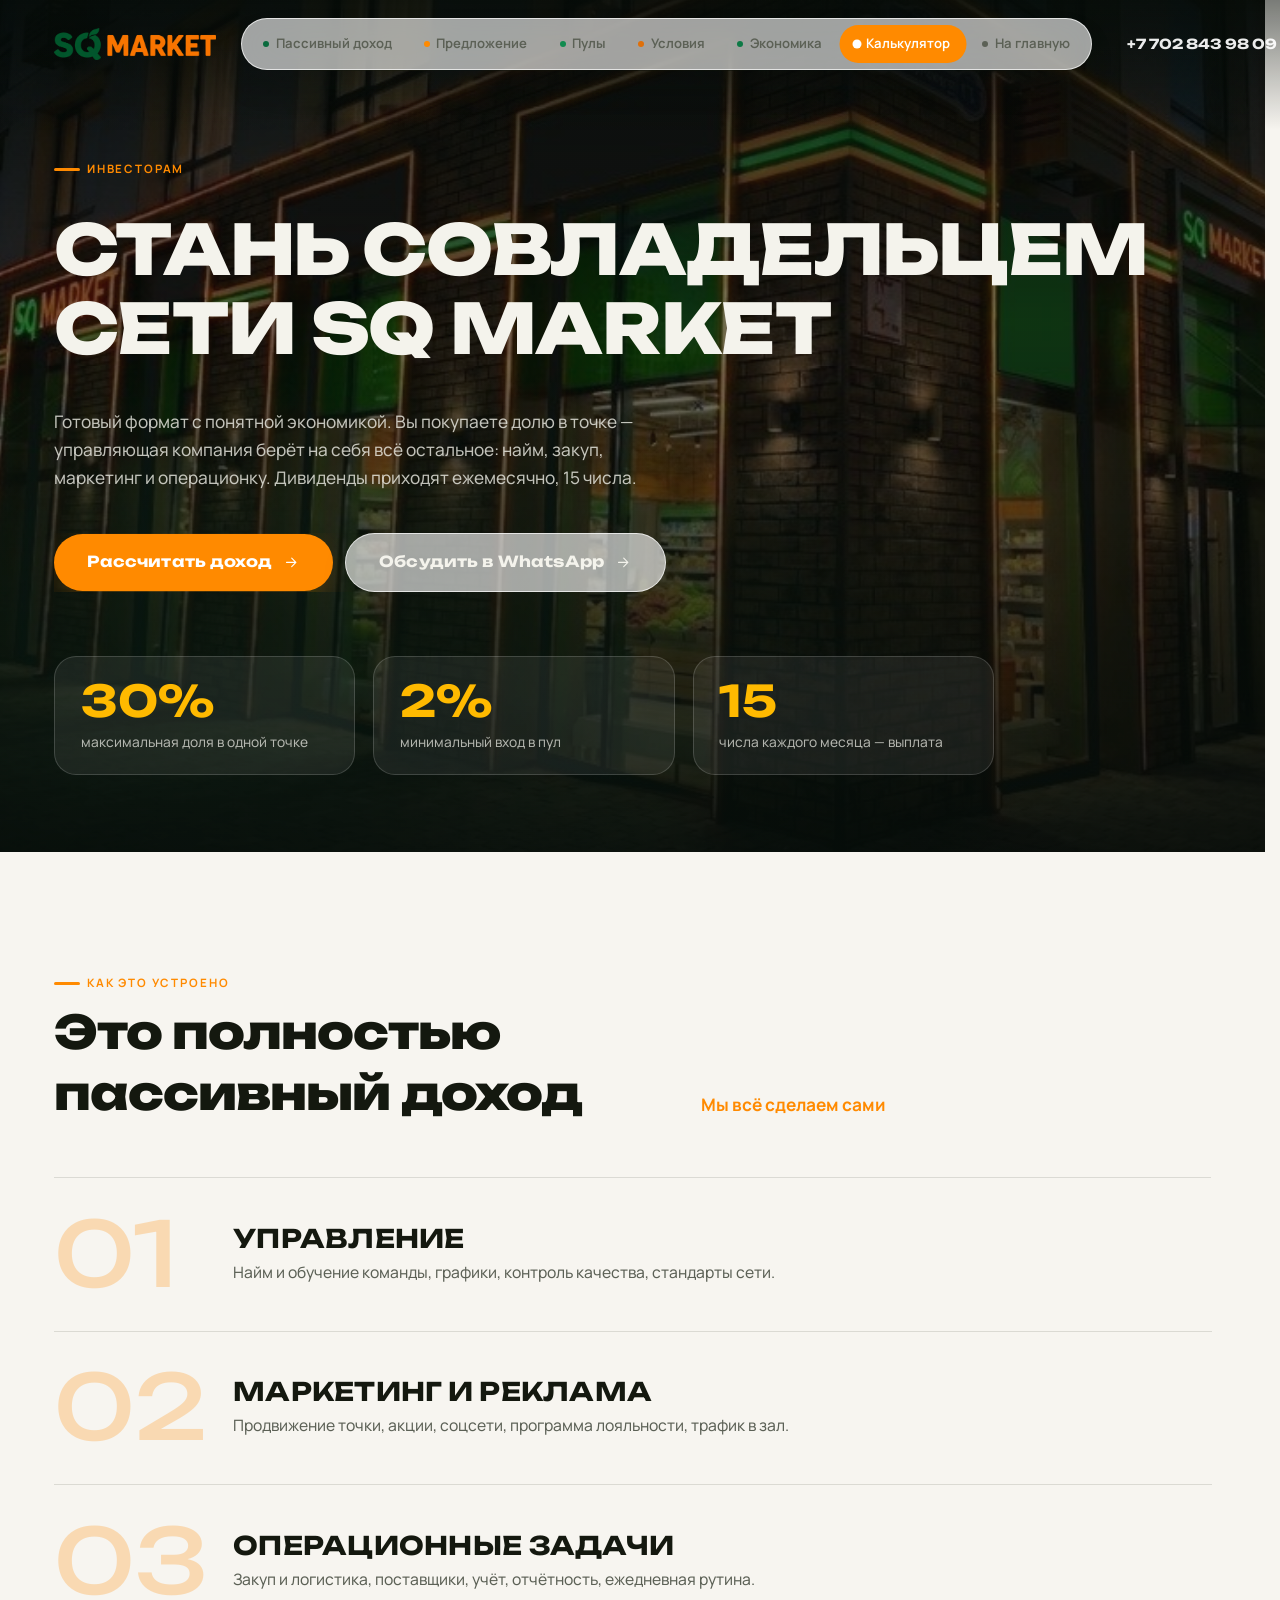
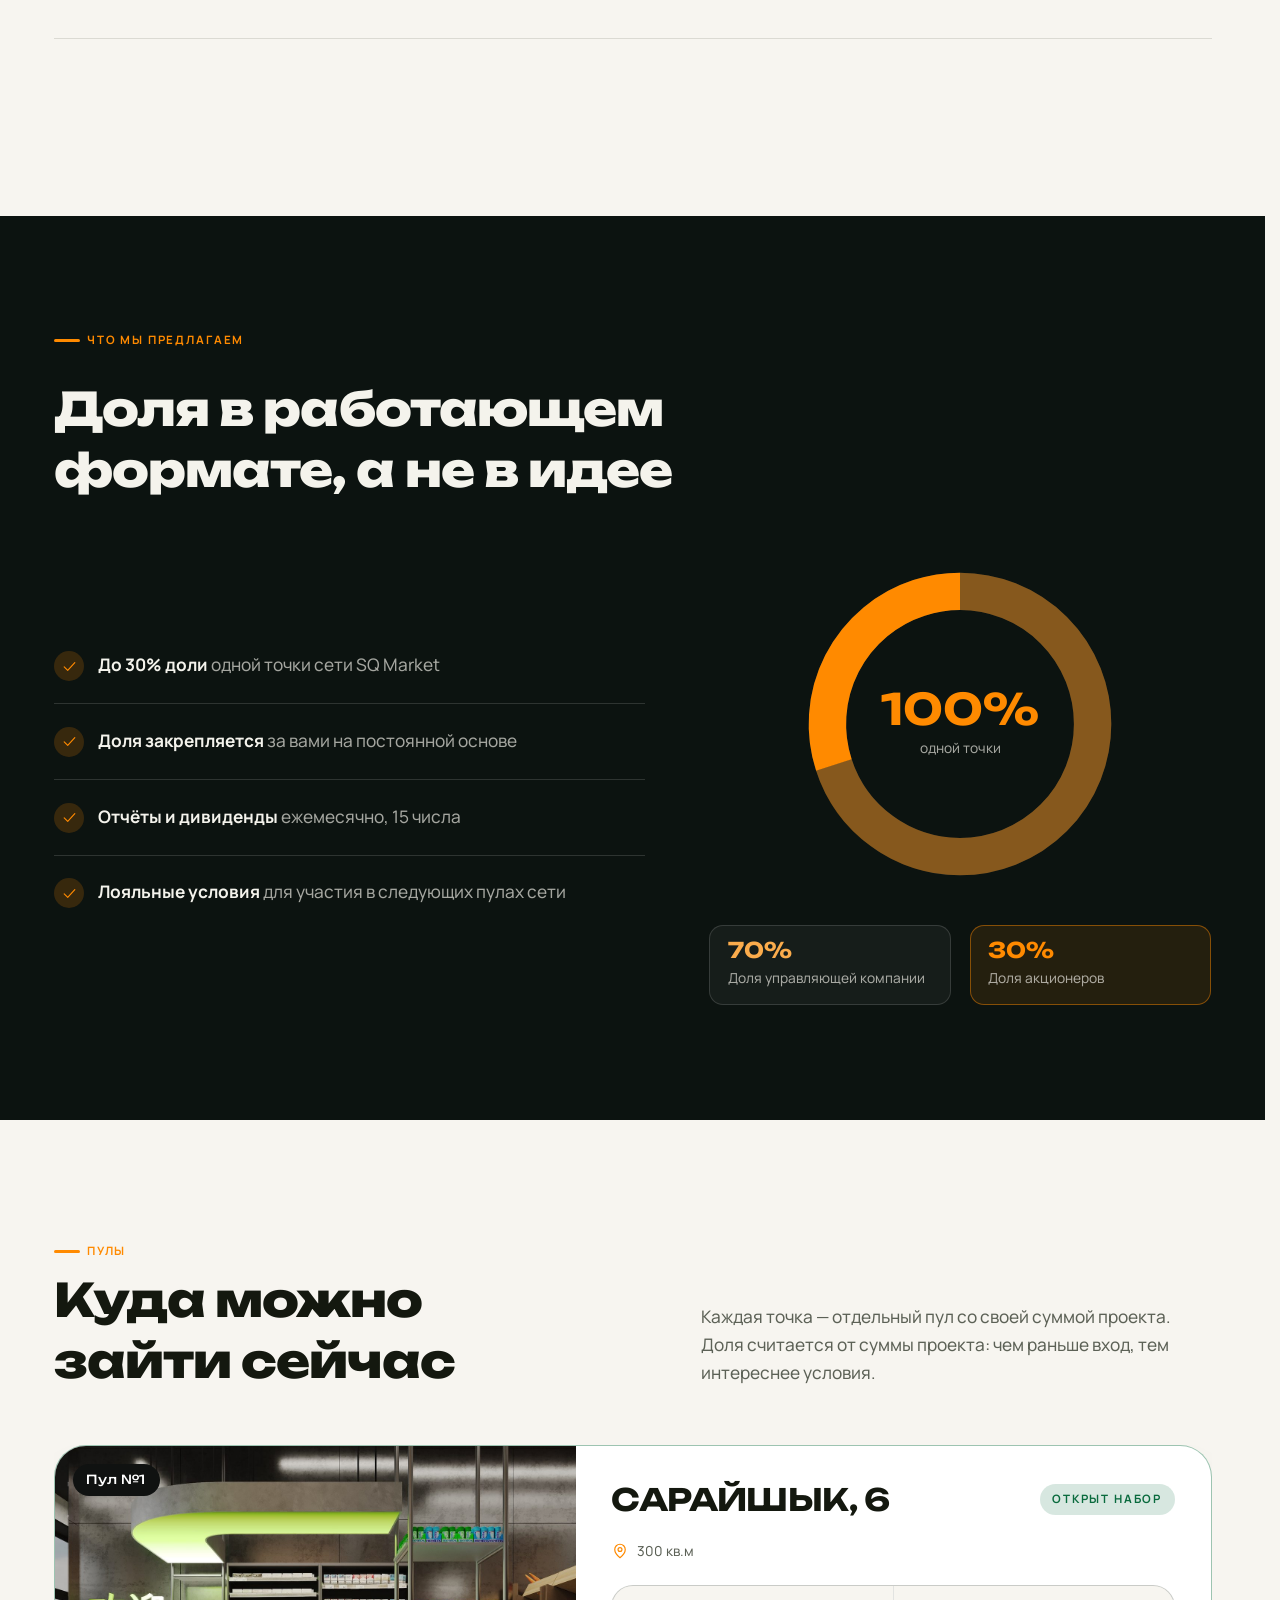
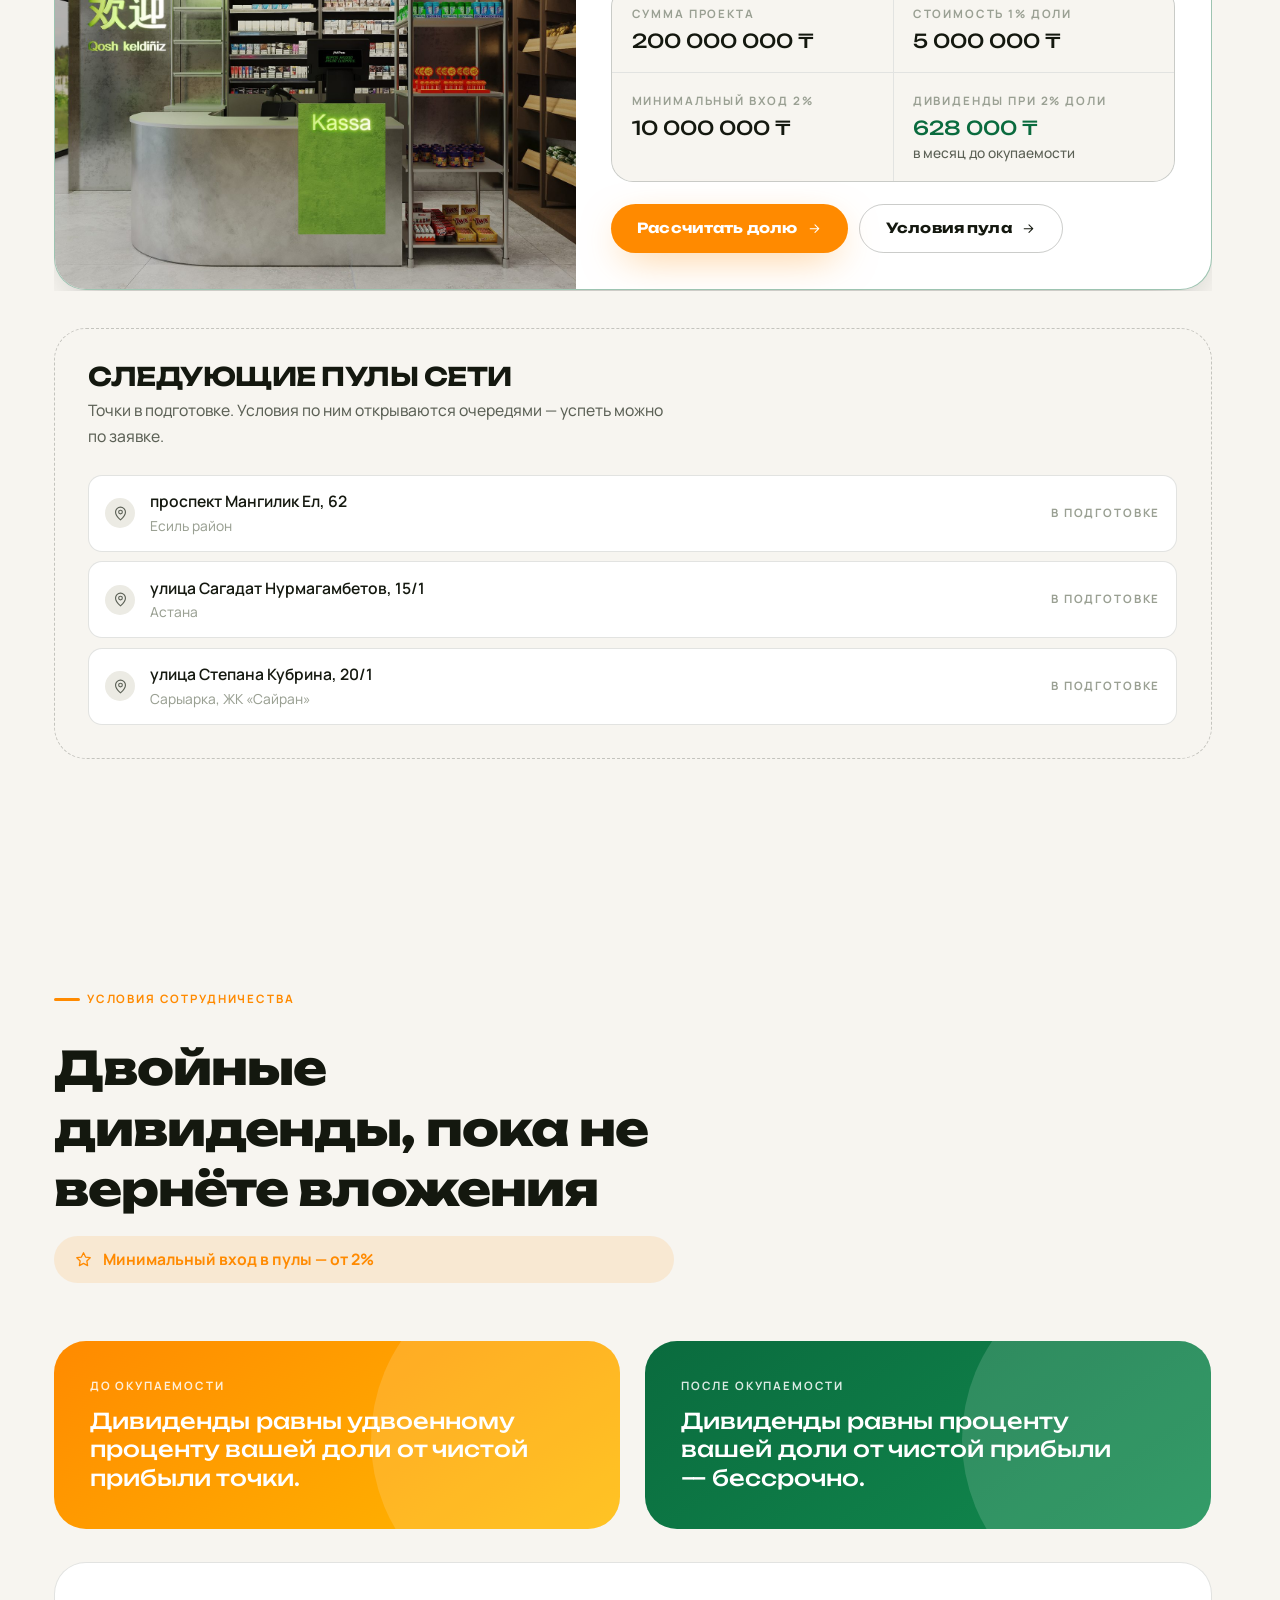
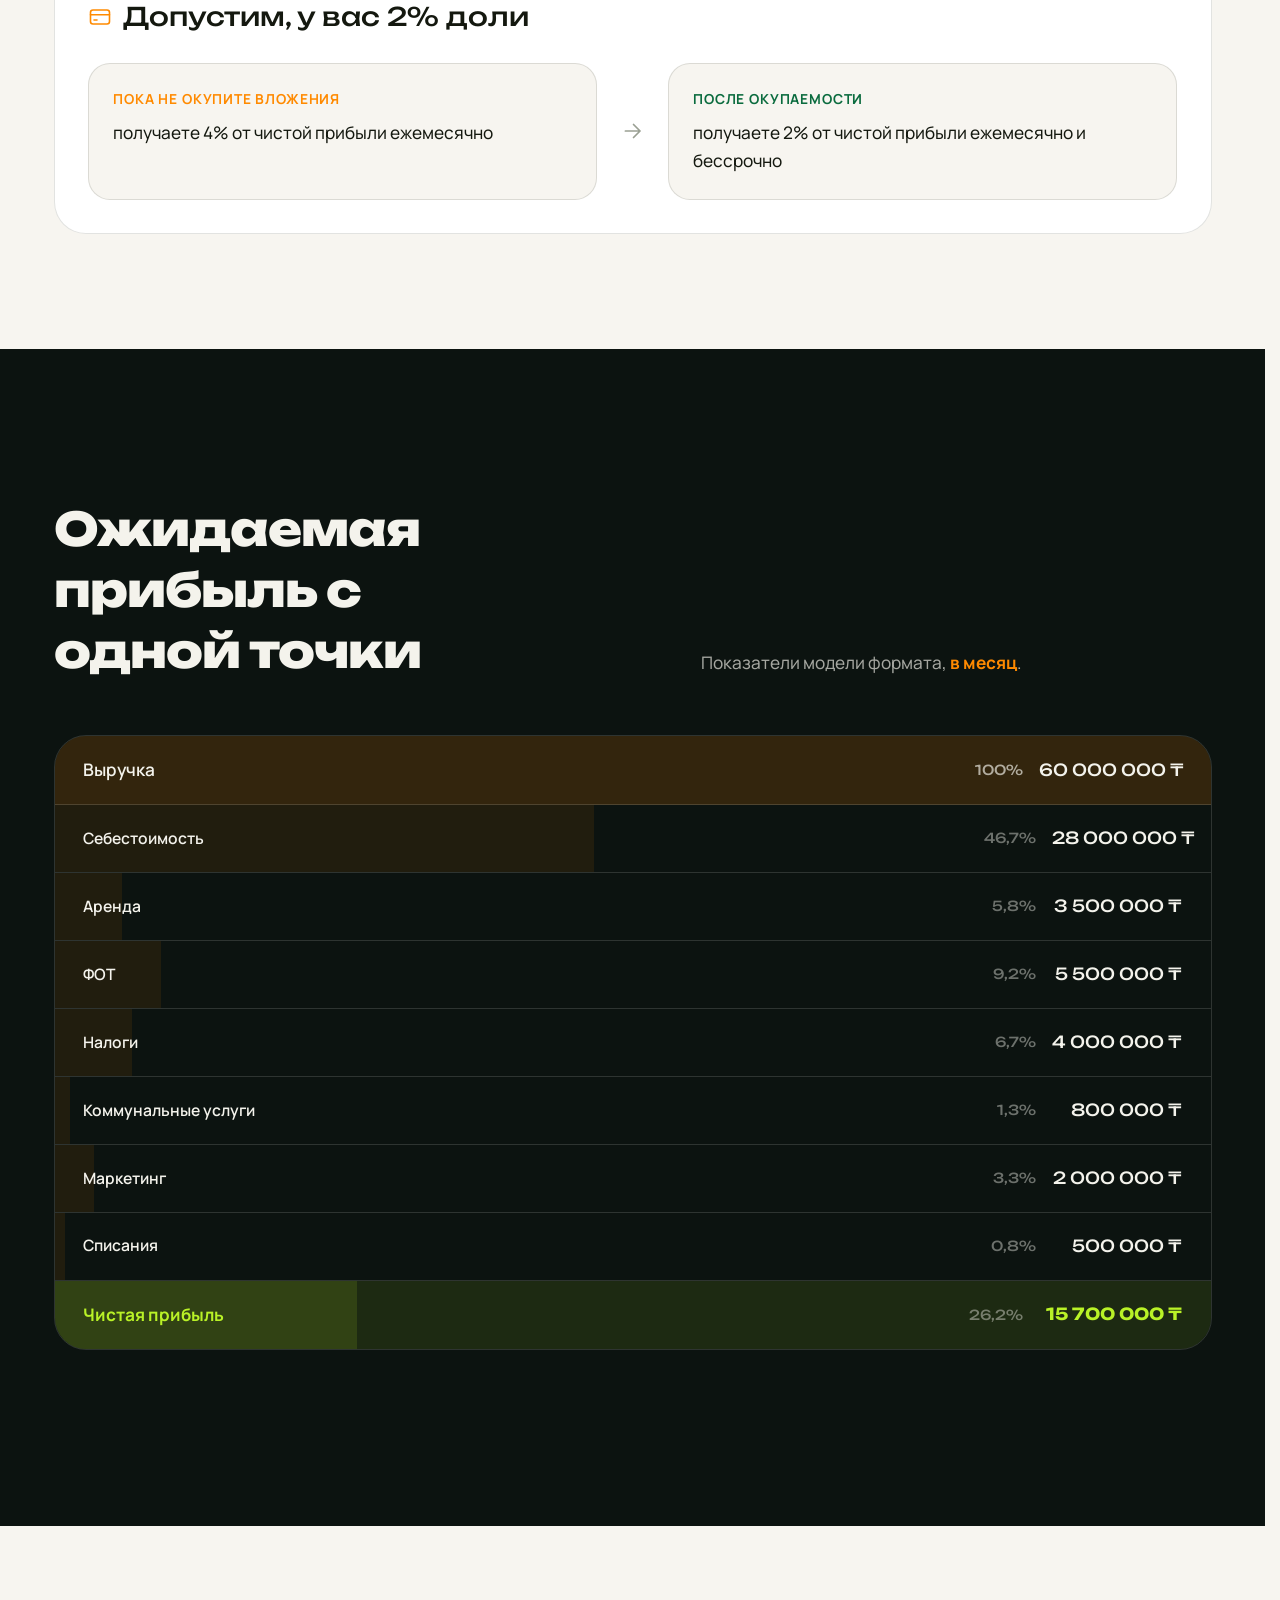
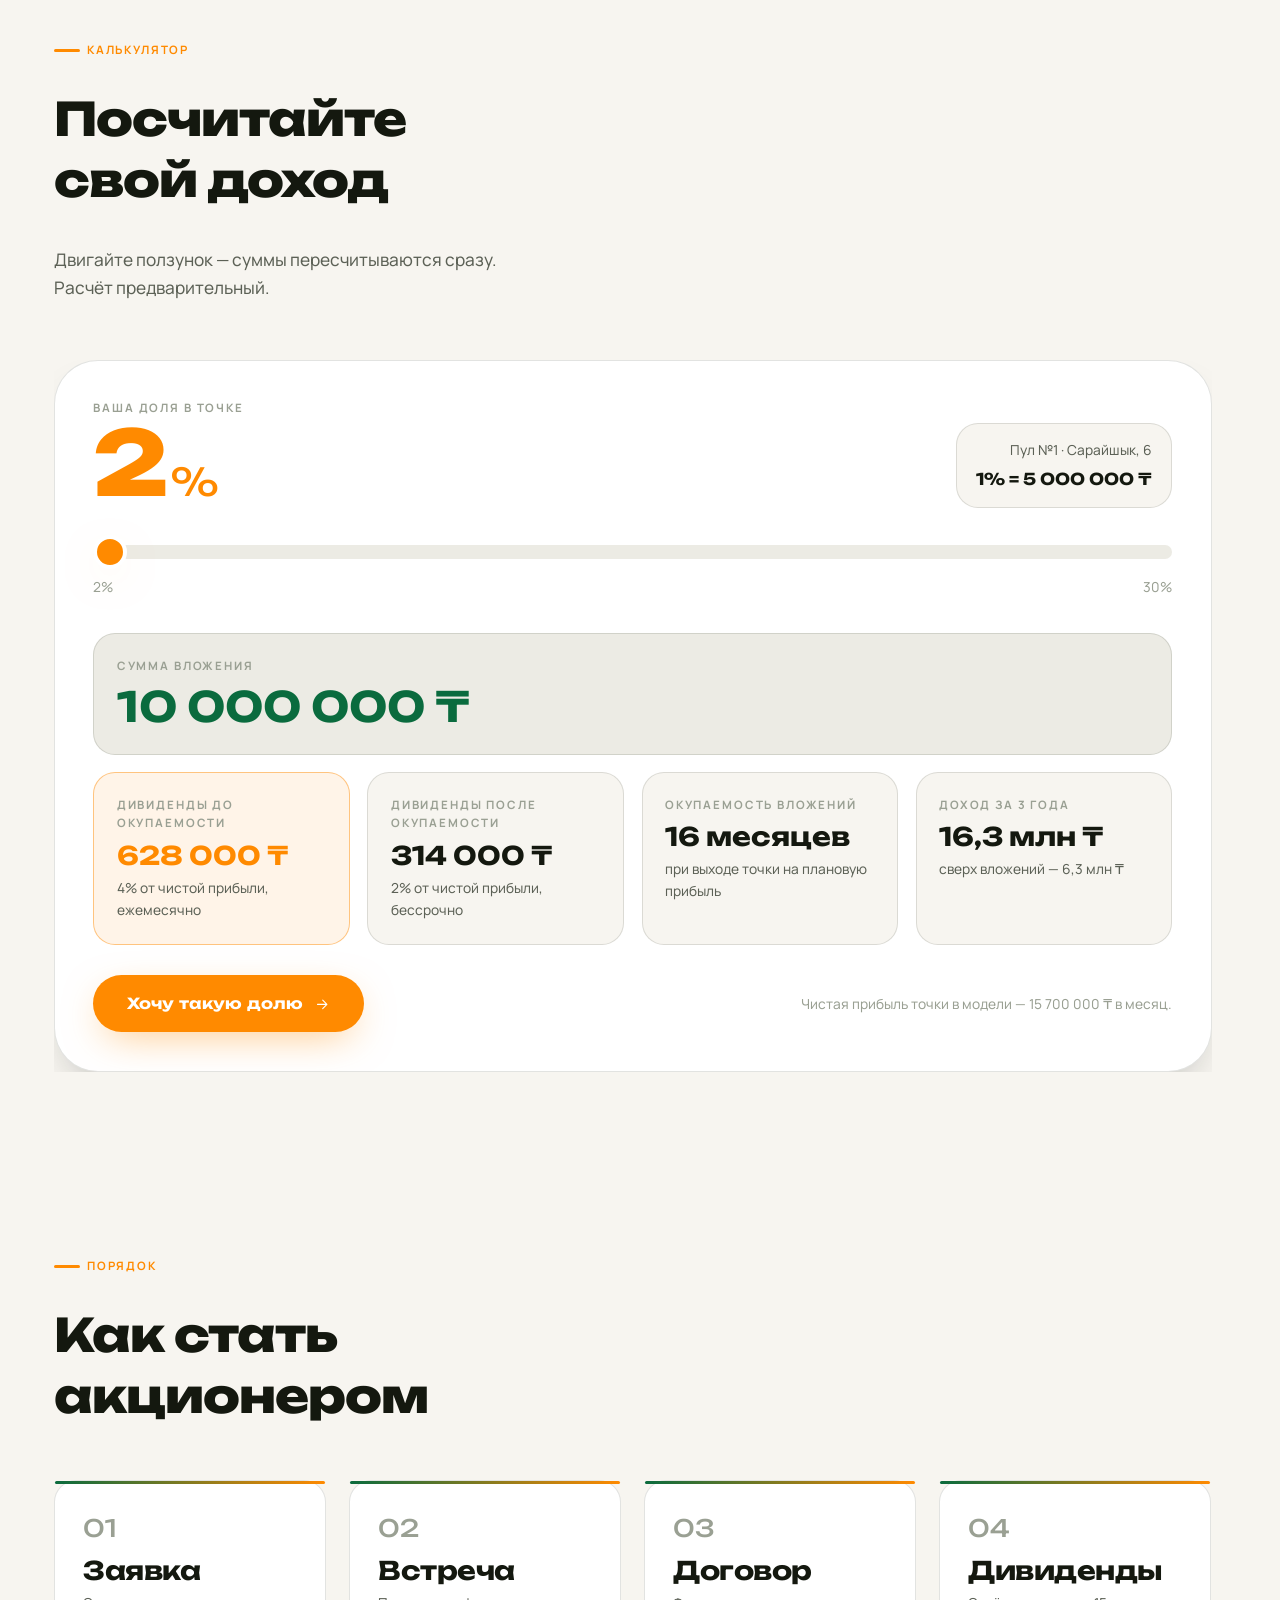
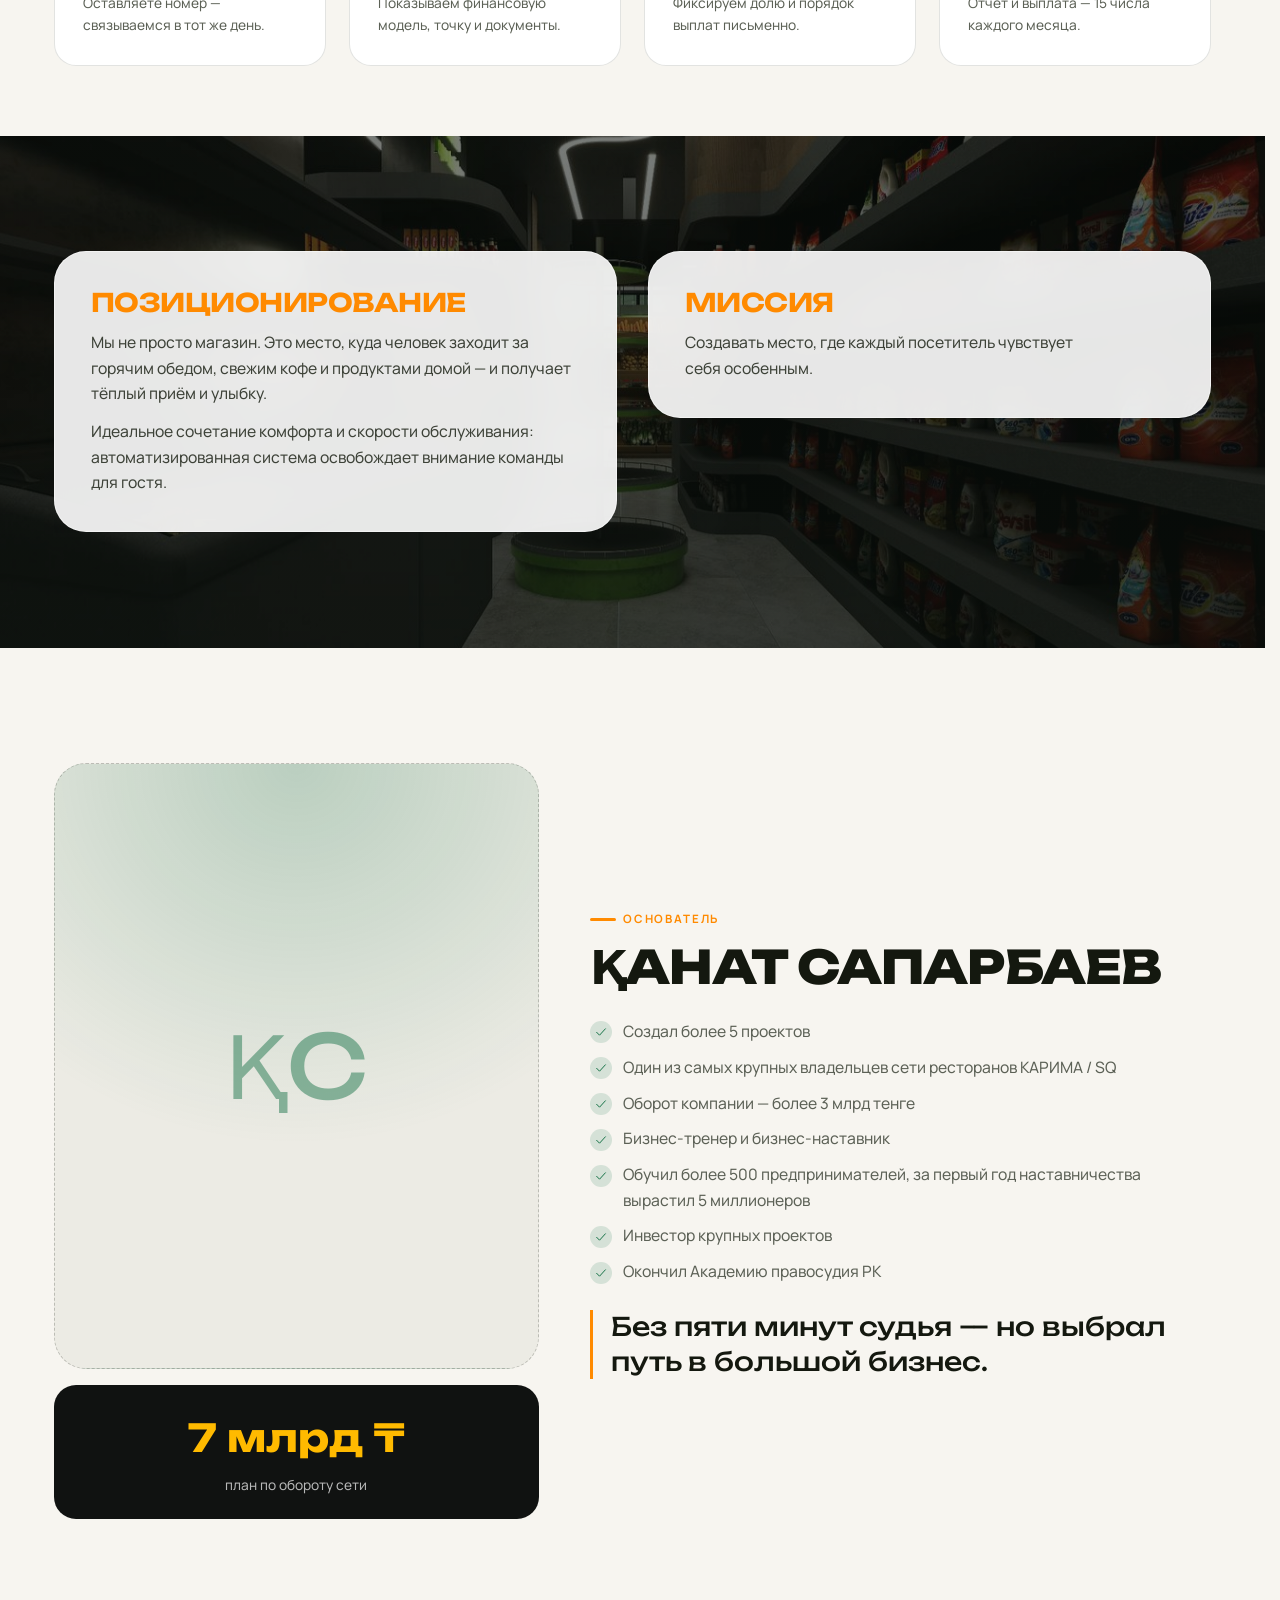
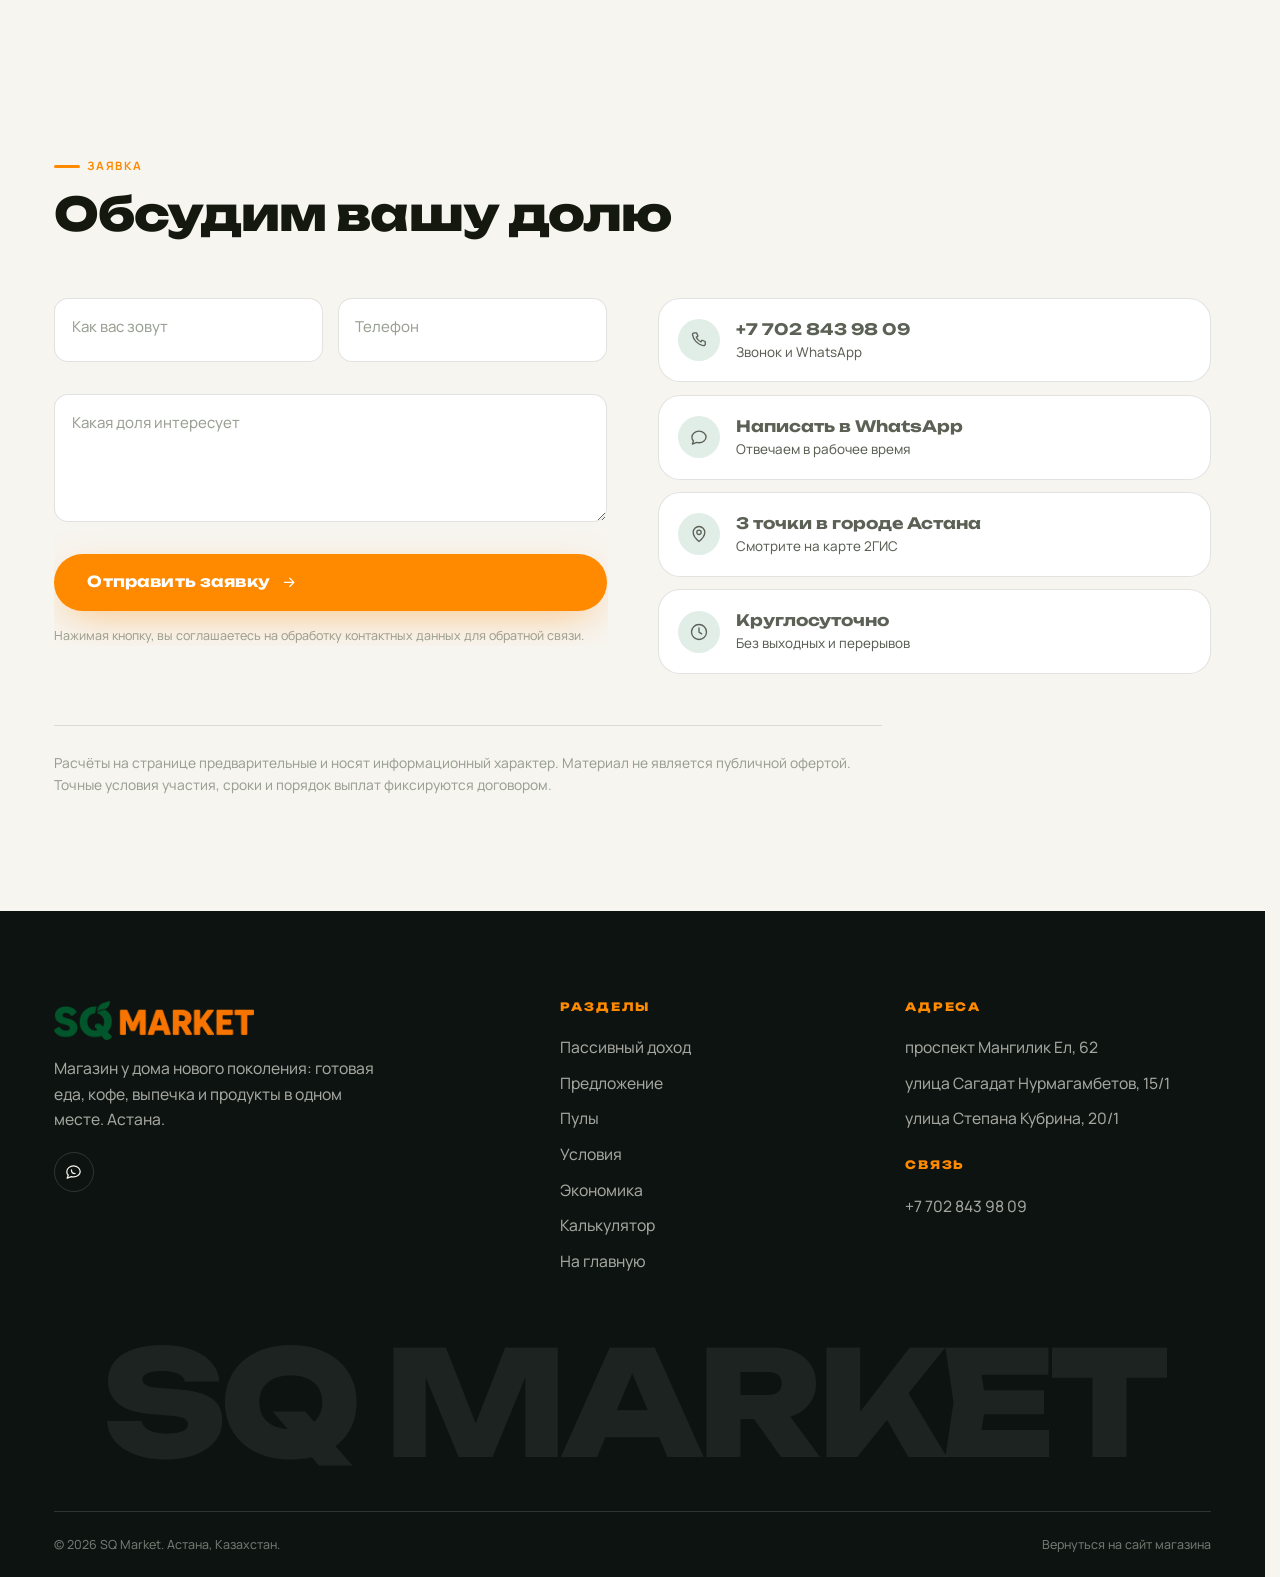
==== invest.html @ a20005c5 "Страница «Инвесторам»: пулы, условия, экономика и калькулятор дивидендов Отдельная страница invest.h" ====
<!DOCTYPE html>
<html lang="ru" data-theme="light">
<head>
<meta charset="utf-8">
<meta name="viewport" content="width=device-width, initial-scale=1">
<title>Инвесторам — доля в сети SQ MARKET | Астана</title>
<meta name="description" content="Станьте совладельцем точки сети SQ Market: до 30% доли, вход от 2%, дивиденды ежемесячно 15 числа. Управление, маркетинг и операционка — на управляющей компании. Калькулятор дохода.">
<meta name="theme-color" content="#0a6b3e">

<meta property="og:type" content="website">
<meta property="og:title" content="Стань совладельцем сети SQ MARKET">
<meta property="og:description" content="До 30% доли в точке. Вход от 2%. Дивиденды ежемесячно, 15 числа. Полностью пассивный доход.">
<meta property="og:image" content="assets/img/facade-night.jpg">
<meta property="og:locale" content="ru_RU">

<link rel="icon" href="assets/img/favicon.png" type="image/png">
<link rel="apple-touch-icon" href="assets/img/apple-touch-icon.png">

<link rel="preconnect" href="https://fonts.googleapis.com">
<link rel="preconnect" href="https://fonts.gstatic.com" crossorigin>
<link href="https://fonts.googleapis.com/css2?family=Manrope:wght@400;500;600;700&family=Unbounded:wght@600;700;800&display=swap" rel="stylesheet">

<link rel="stylesheet" href="assets/css/tokens.css?v=22">
<link rel="stylesheet" href="assets/css/base.css?v=22">
<link rel="stylesheet" href="assets/css/components.css?v=22">
<link rel="stylesheet" href="assets/css/sections.css?v=22">
<link rel="stylesheet" href="assets/css/invest.css?v=22">
<link rel="stylesheet" href="assets/css/mobile.css?v=22">
</head>

<body>

<div id="preloader">
  <div class="preloader__inner">
    <img class="preloader__bag" src="assets/img/mascot.png" alt="" width="140" height="142">
    <div class="preloader__bar"><i></i></div>
    <p class="preloader__label">SQ Market · инвесторам</p>
  </div>
</div>

<div class="scroll-progress" aria-hidden="true"></div>

<!-- ============================================================
     ШАПКА
     ============================================================ -->
<header class="site-header">
  <div class="wrap site-header__inner">
    <a class="brand" href="index.html" aria-label="SQ Market — на главную">
      <img src="assets/img/logo-wordmark.png" alt="SQ Market" width="180" height="36">
    </a>

    <nav class="site-header__nav" aria-label="Основное меню">
      <div class="pill-nav"></div>
    </nav>

    <div class="site-header__actions">
      <a class="header-phone" href="#" data-phone>+7 702 843 98 09</a>
      <button class="icon-btn" type="button" data-theme-toggle aria-label="Сменить тему"></button>
      <a class="btn btn--accent btn--sm" href="#form" data-magnetic>
        <span class="btn__fill"></span>
        <span class="btn__slot"><span>Оставить заявку</span><span aria-hidden="true">Оставить заявку</span></span>
      </a>
      <button class="icon-btn burger" type="button" aria-expanded="false" aria-label="Меню">
        <span></span><span></span><span></span>
      </button>
    </div>
  </div>
</header>

<div class="mobile-nav" aria-hidden="true">
  <nav class="mobile-nav__links"></nav>
  <div class="mobile-nav__foot">
    <a class="btn btn--accent btn--block" href="#" data-wa target="_blank" rel="noopener">
      <span class="btn__fill"></span>
      <span class="btn__slot"><span>Написать в WhatsApp</span><span aria-hidden="true">Написать в WhatsApp</span></span>
    </a>
    <a class="btn btn--ghost btn--block" href="#" data-phone>
      <span class="btn__fill"></span>
      <span class="btn__slot"><span>+7 702 843 98 09</span><span aria-hidden="true">+7 702 843 98 09</span></span>
    </a>
  </div>
</div>

<main id="top">

  <!-- ============================================================
       ГЕРОЙ
       ============================================================ -->
  <section class="inv-hero">
    <div class="inv-hero__bg" data-parallax="0.1">
      <img id="inv-hero-img" src="assets/img/facade-night.jpg" alt="" aria-hidden="true" width="1600" height="1200">
    </div>
    <div class="inv-hero__veil" aria-hidden="true"></div>

    <div class="wrap inv-hero__inner">
      <p class="label" id="inv-hero-label" data-reveal></p>
      <h1 id="inv-hero-title" data-fit data-split></h1>
      <p class="lead" id="inv-hero-lead" data-reveal style="--d:220ms"></p>
      <div class="inv-hero__cta row" id="inv-hero-cta" data-reveal style="--d:340ms"></div>
      <div class="inv-hero__stats" id="inv-hero-stats" data-reveal style="--d:460ms"></div>
    </div>
  </section>

  <!-- ============================================================
       ПАССИВНЫЙ ДОХОД
       ============================================================ -->
  <section id="passive" class="section">
    <div class="wrap">
      <div class="sec-head sec-head--split">
        <div>
          <p class="label" id="inv-passive-label" data-reveal></p>
          <h2 id="inv-passive-title" data-split></h2>
        </div>
        <p class="lead" id="inv-passive-accent" data-reveal style="--d:200ms"></p>
      </div>

      <div class="inv-steps" id="inv-passive-list"></div>
      <p class="inv-note" id="inv-passive-note" data-reveal></p>
    </div>
  </section>

  <!-- ============================================================
       ЧТО ПРЕДЛАГАЕМ + ДИАГРАММА
       ============================================================ -->
  <section id="offer" class="section section--dark">
    <div class="wrap">
      <div class="sec-head">
        <p class="label" id="inv-offer-label" data-reveal></p>
        <h2 id="inv-offer-title" data-split></h2>
      </div>

      <div class="inv-offer__grid">
        <ul class="inv-points" id="inv-offer-points" data-reveal="left"></ul>
        <div class="inv-donut" id="inv-donut" data-reveal="right"></div>
      </div>
    </div>
  </section>

  <!-- ============================================================
       ПУЛЫ
       ============================================================ -->
  <section id="pools" class="section">
    <div class="wrap">
      <div class="sec-head sec-head--split">
        <div>
          <p class="label" id="inv-pools-label" data-reveal></p>
          <h2 id="inv-pools-title" data-split></h2>
        </div>
        <p class="lead" id="inv-pools-lead" data-reveal style="--d:200ms"></p>
      </div>

      <div class="inv-pools" id="inv-pools"></div>

      <div class="inv-next" id="inv-pools-next" data-reveal></div>
    </div>
  </section>

  <!-- ============================================================
       УСЛОВИЯ СОТРУДНИЧЕСТВА
       ============================================================ -->
  <section id="terms" class="section">
    <div class="wrap">
      <div class="sec-head">
        <p class="label" id="inv-terms-label" data-reveal></p>
        <h2 id="inv-terms-title" data-split></h2>
        <p class="inv-badge" id="inv-terms-min" data-reveal style="--d:180ms"></p>
      </div>

      <div class="inv-terms" id="inv-terms-cards"></div>
      <div class="inv-example" id="inv-terms-example" data-reveal></div>
    </div>
  </section>

  <!-- ============================================================
       ЭКОНОМИКА ТОЧКИ
       ============================================================ -->
  <section id="economics" class="section section--dark">
    <div class="wrap">
      <div class="sec-head sec-head--split">
        <div>
          <p class="label" id="inv-eco-label" data-reveal></p>
          <h2 id="inv-eco-title" data-split></h2>
        </div>
        <p class="lead" id="inv-eco-period" data-reveal style="--d:200ms"></p>
      </div>

      <div class="inv-table" id="inv-eco-table" data-reveal></div>
      <p class="inv-note" id="inv-eco-note" data-reveal></p>
    </div>
  </section>

  <!-- ============================================================
       КАЛЬКУЛЯТОР ДИВИДЕНДОВ
       ============================================================ -->
  <section id="calc" class="section">
    <div class="wrap">
      <div class="sec-head">
        <p class="label" id="inv-calc-label" data-reveal></p>
        <h2 id="inv-calc-title" data-split></h2>
        <p class="lead" id="inv-calc-lead" data-reveal style="--d:180ms"></p>
      </div>

      <div class="inv-calc" id="inv-calc" data-reveal></div>
    </div>
  </section>

  <!-- ============================================================
       КАК СТАТЬ АКЦИОНЕРОМ
       ============================================================ -->
  <section id="steps" class="section section--tight">
    <div class="wrap">
      <div class="sec-head">
        <p class="label" id="inv-steps-label" data-reveal></p>
        <h2 id="inv-steps-title" data-split></h2>
      </div>
      <div class="inv-path" id="inv-steps-list"></div>
    </div>
  </section>

  <!-- ============================================================
       ПОЗИЦИОНИРОВАНИЕ И МИССИЯ
       ============================================================ -->
  <section class="inv-brand">
    <div class="inv-brand__bg" data-parallax="0.08">
      <img id="inv-brand-img" src="assets/img/interior/int-9953.jpg" alt="" aria-hidden="true" width="1400" height="933">
    </div>
    <div class="wrap inv-brand__inner" id="inv-brand-cards"></div>
  </section>

  <!-- ============================================================
       ОСНОВАТЕЛЬ
       ============================================================ -->
  <section id="founder" class="section">
    <div class="wrap">
      <div class="inv-founder" id="inv-founder"></div>
    </div>
  </section>

  <!-- ============================================================
       ЗАЯВКА
       ============================================================ -->
  <section id="form" class="section">
    <div class="wrap">
      <div class="sec-head sec-head--split">
        <div>
          <p class="label" id="inv-form-label" data-reveal></p>
          <h2 id="inv-form-title" data-split></h2>
        </div>
        <p class="lead" id="inv-form-lead" data-reveal style="--d:200ms"></p>
      </div>

      <div class="contact__grid">
        <form class="contact__form" id="lead-form" novalidate data-reveal="left">
          <div class="contact__row">
            <div class="field">
              <input id="f-name" name="name" type="text" placeholder=" " required autocomplete="name">
              <label for="f-name">Как вас зовут</label>
              <p class="field__err"></p>
            </div>
            <div class="field">
              <input id="f-phone" name="phone" type="tel" placeholder=" " required autocomplete="tel">
              <label for="f-phone">Телефон</label>
              <p class="field__err"></p>
            </div>
          </div>
          <div class="field">
            <textarea id="f-msg" name="message" placeholder=" "></textarea>
            <label for="f-msg">Какая доля интересует</label>
            <p class="field__err"></p>
          </div>

          <button class="btn btn--accent btn--lg" type="submit" data-magnetic>
            <span class="btn__fill"></span>
            <span class="btn__slot"><span>Отправить заявку</span><span aria-hidden="true">Отправить заявку</span></span>
            <span class="btn__ico">
              <svg viewBox="0 0 24 24" fill="none" stroke="currentColor" stroke-width="1.8" stroke-linecap="round" stroke-linejoin="round"><path d="M5 12h13M12.5 6l6 6-6 6"/></svg>
              <svg viewBox="0 0 24 24" fill="none" stroke="currentColor" stroke-width="1.8" stroke-linecap="round" stroke-linejoin="round"><path d="M5 12h13M12.5 6l6 6-6 6"/></svg>
            </span>
          </button>
          <p class="faint" style="font-size:.78rem">
            Нажимая кнопку, вы соглашаетесь на обработку контактных данных для обратной связи.
          </p>
        </form>

        <div class="contact__info" id="contact-info" data-reveal="right"></div>
      </div>

      <p class="inv-disclaimer" id="inv-disclaimer"></p>
    </div>
  </section>
</main>

<!-- ============================================================
     ФУТЕР
     ============================================================ -->
<footer class="site-footer">
  <div class="wrap">
    <div class="footer__grid">
      <div class="footer__col">
        <img src="assets/img/logo-wordmark.png" alt="SQ Market" width="200" height="40" style="margin-bottom:1rem">
        <p class="muted" style="max-width:34ch">
          Магазин у дома нового поколения: готовая еда, кофе, выпечка и продукты
          в одном месте. Астана.
        </p>
        <div class="socials" id="socials" style="margin-top:1.2rem"></div>
      </div>

      <div class="footer__col">
        <h4>Разделы</h4>
        <ul id="footer-nav"></ul>
      </div>

      <div class="footer__col">
        <h4>Адреса</h4>
        <ul id="footer-addr"></ul>
        <h4 style="margin-top:1.4rem">Связь</h4>
        <a href="#" data-phone>+7 702 843 98 09</a>
      </div>
    </div>

    <div class="footer__big" aria-hidden="true" data-fit>SQ MARKET</div>

    <div class="footer__bottom">
      <span>© <span id="year"></span> SQ Market. Астана, Казахстан.</span>
      <span><a href="index.html">Вернуться на сайт магазина</a></span>
    </div>
  </div>
</footer>

<button class="icon-btn to-top" type="button" aria-label="Наверх">
  <svg viewBox="0 0 24 24" width="20" height="20" fill="none" stroke="currentColor" stroke-width="1.8" stroke-linecap="round" stroke-linejoin="round"><path d="M12 19V5M6 11.5 12 5l6 6.5"/></svg>
</button>

<div class="modal" id="modal" role="dialog" aria-modal="true" aria-hidden="true">
  <div class="modal__backdrop"></div>
  <div class="modal__panel">
    <button class="modal__close" type="button" aria-label="Закрыть">
      <svg viewBox="0 0 24 24" width="20" height="20" fill="none" stroke="currentColor" stroke-width="1.8" stroke-linecap="round"><path d="m6 6 12 12M18 6 6 18"/></svg>
    </button>
    <div class="modal__content"></div>
  </div>
</div>

<!-- ============================================================
     СКРИПТЫ. Порядок важен.
     ============================================================ -->
<script src="assets/js/data.js?v=22"></script>
<script src="assets/js/invest-data.js?v=22"></script>
<script src="assets/js/icons.js?v=22"></script>
<script src="assets/js/core.js?v=22"></script>
<script src="assets/js/ui.js?v=22"></script>
<script src="assets/js/modal.js?v=22"></script>
<script src="assets/js/nav.js?v=22"></script>
<script src="assets/js/map.js?v=22"></script>
<script src="assets/js/render.js?v=22"></script>
<script src="assets/js/invest.js?v=22"></script>
</body>
</html>
---- assets/css/tokens.css ----
/* ============================================================
   SQ MARKET — ДИЗАЙН-ТОКЕНЫ
   Здесь живут ВСЕ цвета, шрифты, отступы и тайминги сайта.
   Хотите поменять фирменный цвет или скруглления — меняйте тут,
   и это подхватится на всём сайте. Больше нигде цвета не хардкодим.
   ============================================================ */

:root {
  /* --- Фирменные цвета (из брендбука SQ MARKET) --- */
  --brand-green: #0a6b3e;
  --brand-green-deep: #064a2b;
  --brand-green-soft: #128b4f;
  --brand-orange: #ff8a00;
  --brand-orange-warm: #ffba00;
  --brand-black: #101211;
  --brand-gray: #f2f2f2;
  --brand-white: #ffffff;

  /* Неоновый лайм — как подсветка в интерьере магазина. Используем точечно. */
  --neon: #b9f227;

  /* --- Семантические цвета: светлая тема (по умолчанию) --- */
  --bg: #f7f5f0;             /* основной фон страницы (тёплый кремовый) */
  --bg-elev: #ffffff;         /* карточки, поповеры */
  --bg-sunk: #ecebe4;         /* «утопленные» блоки, разделители-полосы */
  --ink: #14180f;             /* основной текст */
  --ink-soft: #5c6156;        /* вторичный текст */
  --ink-faint: #9aa093;       /* подписи, счётчики */
  --line: rgba(20, 24, 15, 0.12);
  --line-strong: rgba(20, 24, 15, 0.22);

  --accent: var(--brand-orange);
  --accent-ink: #ffffff;      /* текст на оранжевом */
  --primary: var(--brand-green);
  --primary-ink: #ffffff;     /* текст на зелёном */

  /* Тёмные секции внутри светлой темы (герой, «день», карта, футер) */
  --dark-bg: #0c1310;
  --dark-bg-2: #0a1a12;
  --dark-ink: #f4f3ec;
  --dark-ink-soft: rgba(244, 243, 236, 0.66);
  --dark-line: rgba(255, 255, 255, 0.14);

  /* Стекло (liquid glass кнопки и навигация) */
  --glass-bg: rgba(255, 255, 255, 0.62);
  --glass-line: rgba(255, 255, 255, 0.7);
  --glass-shadow: 0 18px 40px -18px rgba(16, 18, 17, 0.4);

  /* --- Типографика --- */
  --font-display: "Unbounded", "Manrope", system-ui, sans-serif;
  --font-body: "Manrope", system-ui, -apple-system, "Segoe UI", sans-serif;

  --fs-hero: clamp(1.7rem, 8.2vw, 6rem);
  --fs-h1: clamp(2.1rem, 5.4vw, 4.6rem);
  --fs-h2: clamp(1.7rem, 3.6vw, 3.1rem);
  --fs-h3: clamp(1.25rem, 2vw, 1.7rem);
  --fs-lead: clamp(1.02rem, 1.35vw, 1.28rem);
  --fs-body: clamp(0.98rem, 1.05vw, 1.06rem);
  --fs-small: 0.86rem;
  --fs-micro: 0.72rem;

  --lh-tight: 0.98;
  --lh-snug: 1.16;
  --lh-body: 1.62;
  --tracking-label: 0.16em;

  /* --- Сетка и отступы --- */
  --page-max: 1440px;
  --page-pad: clamp(1.15rem, 4.2vw, 4.5rem);
  --section-pad: clamp(4.5rem, 9vw, 9.5rem);
  --gap: clamp(1rem, 1.8vw, 2rem);

  /* --- Скругления --- */
  --r-xs: 8px;
  --r-sm: 14px;
  --r-md: 22px;
  --r-lg: 32px;
  --r-xl: 44px;
  --r-pill: 999px;

  /* --- Тени --- */
  --sh-sm: 0 2px 10px -4px rgba(16, 18, 17, 0.28);
  --sh-md: 0 20px 45px -24px rgba(16, 18, 17, 0.42);
  --sh-lg: 0 42px 90px -40px rgba(16, 18, 17, 0.52);
  --sh-glow: 0 12px 40px -12px rgba(255, 138, 0, 0.55);

  /* --- Тайминги и кривые движения --- */
  --t-fast: 0.18s;
  --t-base: 0.34s;
  --t-slow: 0.66s;
  --t-reveal: 1.05s;
  --e-out: cubic-bezier(0.22, 1, 0.36, 1);       /* мягкий выход */
  --e-inout: cubic-bezier(0.65, 0, 0.35, 1);
  --e-back: cubic-bezier(0.34, 1.56, 0.64, 1);   /* с лёгким «перелётом» */

  --z-cursor: 9999;
  --z-preloader: 900;
  --z-modal: 800;
  --z-header: 700;
}

/* ============================================================
   ТЁМНАЯ ТЕМА — переключается кнопкой-луной в шапке.
   Меняем только семантические переменные, фирменные не трогаем.
   ============================================================ */
[data-theme="dark"] {
  --bg: #0b100d;
  --bg-elev: #131a15;
  --bg-sunk: #0f1611;
  --ink: #f2f1e9;
  --ink-soft: rgba(242, 241, 233, 0.66);
  --ink-faint: rgba(242, 241, 233, 0.42);
  --line: rgba(255, 255, 255, 0.13);
  --line-strong: rgba(255, 255, 255, 0.26);

  --primary: #17a05c;
  --primary-ink: #04150c;

  --dark-bg: #070c09;
  --dark-bg-2: #08120c;

  --glass-bg: rgba(255, 255, 255, 0.07);
  --glass-line: rgba(255, 255, 255, 0.16);
  --glass-shadow: 0 18px 40px -18px rgba(0, 0, 0, 0.8);

  --sh-sm: 0 2px 10px -4px rgba(0, 0, 0, 0.6);
  --sh-md: 0 20px 45px -24px rgba(0, 0, 0, 0.75);
  --sh-lg: 0 42px 90px -40px rgba(0, 0, 0, 0.85);

  color-scheme: dark;
}
---- assets/css/base.css ----
/* ============================================================
   SQ MARKET — БАЗА: сброс, типографика, сетка, утилиты
   ============================================================ */

*,
*::before,
*::after { box-sizing: border-box; }

* { margin: 0; }

html {
  -webkit-text-size-adjust: 100%;
  scroll-behavior: smooth;
  scrollbar-gutter: stable;
  overflow-x: hidden;
  overscroll-behavior-x: none;
}


body {
  min-height: 100svh;
  background: var(--bg);
  color: var(--ink);
  font-family: var(--font-body);
  font-size: var(--fs-body);
  line-height: var(--lh-body);
  font-weight: 450;
  -webkit-font-smoothing: antialiased;
  text-rendering: optimizeLegibility;
  overflow-x: hidden;
  overscroll-behavior-x: none;

  /* Главное средство против «болтанки» вбок на iPhone: браузеру прямо
     сказано, что горизонтальные жесты на странице — не прокрутка.
     pinch-zoom оставляем, чтобы страницу можно было увеличить пальцами. */
  touch-action: pan-y pinch-zoom;
  transition: background var(--t-base) var(--e-out), color var(--t-base) var(--e-out);
}

body.is-locked { overflow: hidden; }

/* overflow:clip, в отличие от hidden, не создаёт контейнер прокрутки —
   именно из-за этого на iPhone страницу можно было утянуть вбок пальцем
   при свайпе каруселей. Ставим после правил body, чтобы не перебилось. */
@supports (overflow: clip) {
  html,
  body:not(.is-locked) { overflow-x: clip; }
}

img,
picture,
video,
canvas,
svg { display: block; max-width: 100%; }

/* У картинок в разметке проставлены width/height (чтобы страница не прыгала
   при загрузке). Без height:auto браузер берёт высоту из атрибута буквально,
   и картинка растягивается — так «плющило» персонажа. */
img { height: auto; }

input,
button,
textarea,
select { font: inherit; color: inherit; }

button { background: none; border: 0; cursor: pointer; }

a { color: inherit; text-decoration: none; }

ul, ol { list-style: none; padding: 0; }

::selection {
  background: var(--brand-orange);
  color: #fff;
}

:focus-visible {
  outline: 2px solid var(--brand-orange);
  outline-offset: 3px;
  border-radius: 4px;
}

/* --- Заголовки --- */
h1, h2, h3, h4 {
  font-family: var(--font-display);
  font-weight: 800;
  line-height: var(--lh-snug);
  letter-spacing: -0.02em;
  text-wrap: balance;
}

h1 { font-size: var(--fs-h1); line-height: var(--lh-tight); }
h2 { font-size: var(--fs-h2); }
h3 { font-size: var(--fs-h3); font-weight: 700; }

p { text-wrap: pretty; }

/* Вертикальный ритм внутри текстовых блоков */
h1 + .lead, h2 + .lead, h3 + .lead { margin-top: clamp(0.85rem, 1.5vw, 1.25rem); }
.lead + .lead { margin-top: 0.9rem; }
.label + h1, .label + h2, .label + h3 { margin-top: 0.75rem; }

/* ============================================================
   СЕТКА И СЕКЦИИ
   ============================================================ */
.wrap {
  width: 100%;
  max-width: var(--page-max);
  margin-inline: auto;
  padding-inline: var(--page-pad);
}

.section {
  position: relative;
  padding-block: var(--section-pad);
}

.section--tight { padding-block: clamp(3rem, 5.5vw, 5.5rem); }

/* Тёмная секция внутри светлой страницы */
.section--dark {
  background: var(--dark-bg);
  color: var(--dark-ink);
  --ink: var(--dark-ink);
  --ink-soft: var(--dark-ink-soft);
  --ink-faint: rgba(244, 243, 236, 0.42);
  --line: var(--dark-line);
  --line-strong: rgba(255, 255, 255, 0.28);
  --bg-elev: rgba(255, 255, 255, 0.045);
  --bg: var(--dark-bg);
}

/* Шапка секции: метка + заголовок + описание */
.sec-head {
  display: grid;
  gap: clamp(0.9rem, 1.6vw, 1.5rem);
  max-width: 62ch;
  margin-bottom: clamp(2.2rem, 4.5vw, 4rem);
}

.sec-head--wide { max-width: none; }

.sec-head--split {
  max-width: none;
  grid-template-columns: minmax(0, 1.1fr) minmax(0, 0.9fr);
  align-items: end;
  column-gap: var(--gap);
}

@media (max-width: 900px) {
  .sec-head--split { grid-template-columns: 1fr; }
}

/* Метка-«ярлык» над заголовком */
.label {
  display: inline-flex;
  align-items: center;
  gap: 0.6em;
  font-size: var(--fs-micro);
  font-weight: 700;
  letter-spacing: var(--tracking-label);
  text-transform: uppercase;
  color: var(--brand-orange);
}

.label::before {
  content: "";
  width: 26px;
  height: 3px;
  border-radius: 2px;
  background: currentColor;
}

.label--green { color: var(--primary); }

.lead {
  font-size: var(--fs-lead);
  color: var(--ink-soft);
  max-width: 58ch;
}

.muted { color: var(--ink-soft); }
.faint { color: var(--ink-faint); }

/* Казахская подпись рядом с русской — как на витрине магазина */
.kz {
  display: block;
  font-size: 0.74em;
  font-weight: 600;
  letter-spacing: 0.04em;
  color: var(--ink-faint);
  text-transform: uppercase;
}

/* Акценты в заголовках */
.hl-orange { color: var(--brand-orange); }
.hl-green { color: var(--primary); }

.hl-underline {
  position: relative;
  display: inline-block;
}

.hl-underline::after {
  content: "";
  position: absolute;
  left: 0;
  right: 0;
  bottom: 0.06em;
  height: 0.16em;
  border-radius: 3px;
  background: var(--brand-orange);
  transform: scaleX(var(--u, 0));
  transform-origin: left;
  transition: transform 0.9s var(--e-out) 0.25s;
}

.is-in .hl-underline { --u: 1; }

/* ============================================================
   ФИРМЕННЫЕ ОРАНЖЕВЫЕ ВЕРТИКАЛЬНЫЕ ЭЛЕМЕНТЫ (из брендбука)
   ============================================================ */
.bars {
  display: flex;
  gap: 5px;
  align-items: flex-end;
  height: 30px;
}

.bars i {
  display: block;
  width: 6px;
  border-radius: 3px;
  background: var(--brand-orange);
  height: 100%;
  transform-origin: bottom;
  animation: barPulse 1.9s var(--e-inout) infinite;
}

.bars i:nth-child(2) { background: var(--primary); animation-delay: 0.12s; }
.bars i:nth-child(3) { animation-delay: 0.24s; }
.bars i:nth-child(4) { background: var(--primary); animation-delay: 0.36s; }

@keyframes barPulse {
  0%, 100% { transform: scaleY(0.45); }
  50% { transform: scaleY(1); }
}

/* ============================================================
   УТИЛИТЫ
   ============================================================ */
.visually-hidden {
  position: absolute;
  width: 1px; height: 1px;
  padding: 0; margin: -1px;
  overflow: hidden;
  clip: rect(0 0 0 0);
  white-space: nowrap;
  border: 0;
}

.stack { display: grid; gap: var(--gap); }
.row { display: flex; flex-wrap: wrap; gap: 0.75rem; align-items: center; }

.grain {
  position: absolute;
  inset: 0;
  pointer-events: none;
  opacity: 0.4;
  mix-blend-mode: multiply;
  background-image: url("data:image/svg+xml,%3Csvg xmlns='http://www.w3.org/2000/svg' width='140' height='140'%3E%3Cfilter id='n'%3E%3CfeTurbulence type='fractalNoise' baseFrequency='0.85' numOctaves='3'/%3E%3C/filter%3E%3Crect width='100%25' height='100%25' filter='url(%23n)' opacity='0.32'/%3E%3C/svg%3E");
}

/* ============================================================
   ПОЯВЛЕНИЕ ПРИ СКРОЛЛЕ (навешивается из reveal.js)
   ============================================================ */
[data-reveal] {
  opacity: 0;
  transform: translate3d(0, 26px, 0);
  transition:
    opacity var(--t-reveal) var(--e-out),
    transform var(--t-reveal) var(--e-out);
  transition-delay: var(--d, 0ms);
  will-change: opacity, transform;
}

[data-reveal="clip"] {
  transform: none;
  clip-path: inset(0 0 100% 0);
  transition: clip-path 1.2s var(--e-out), opacity 0.6s linear;
}

[data-reveal="scale"] { transform: scale(1.06); }

[data-reveal="left"] { transform: translate3d(-34px, 0, 0); }
[data-reveal="right"] { transform: translate3d(34px, 0, 0); }

.is-in[data-reveal] {
  opacity: 1;
  transform: none;
  clip-path: inset(0 0 0 0);
}

/* Построчное появление заголовков: <h2 data-split>
   Строка едет из-под «шторки», поэтому у неё overflow:hidden.
   Запас сверху и снизу нужен, чтобы не срезало точки у Ё и хвосты у р, у, ц —
   лишняя высота компенсируется отрицательным отступом между строками. */
.split-line {
  display: block;
  overflow: hidden;
  padding-block: 0.16em;
  margin-block: -0.16em;
}

.split-line > span {
  display: block;
  transform: translate3d(0, 105%, 0);
  transition: transform 1s var(--e-out);
  transition-delay: var(--d, 0ms);
}

.is-in .split-line > span { transform: none; }

@media (prefers-reduced-motion: reduce) {
  html { scroll-behavior: auto; }
  *,
  *::before,
  *::after {
    animation-duration: 0.001ms !important;
    animation-iteration-count: 1 !important;
    transition-duration: 0.001ms !important;
  }
  [data-reveal],
  .split-line > span { opacity: 1; transform: none; clip-path: none; }
}
---- assets/css/components.css ----
/* ============================================================
   SQ MARKET — КОМПОНЕНТЫ
   Кнопки, «жидкая» навигация, карточки, модалки, лайтбокс,
   бегущая строка, аккордеон, формы, курсор, прелоадер.
   ============================================================ */

/* ============================================================
   1. КНОПКИ
   Разметка (важно — её ждёт buttons.js):
   <a class="btn btn--accent" data-magnetic>
     <span class="btn__fill"></span>
     <span class="btn__slot"><span>Текст</span><span aria-hidden="true">Текст</span></span>
     <span class="btn__ico">→</span>
   </a>
   ============================================================ */
.btn {
  position: relative;
  display: inline-flex;
  align-items: center;
  gap: 0.7em;
  padding: 1.02em 1.85em;
  border-radius: var(--r-pill);
  font-family: var(--font-display);
  font-size: 0.87rem;
  font-weight: 700;
  letter-spacing: 0.01em;
  line-height: 1;
  isolation: isolate;
  overflow: hidden;
  cursor: pointer;
  user-select: none;
  -webkit-tap-highlight-color: transparent;
  transform: translate3d(var(--mx, 0px), var(--my, 0px), 0);
  transition: transform 0.5s var(--e-out), box-shadow var(--t-base) var(--e-out),
    color var(--t-base) var(--e-out), border-color var(--t-base) var(--e-out);
}

.btn.is-magnetic { transition: transform 0.12s linear, box-shadow var(--t-base) var(--e-out); }

/* Заливка-«шторка», которая наезжает снизу */
.btn__fill {
  position: absolute;
  inset: 0;
  z-index: -1;
  border-radius: inherit;
  background: var(--btn-fill, var(--brand-orange));
  transform: translate3d(0, 101%, 0);
  transition: transform 0.62s var(--e-out);
}

.btn:hover .btn__fill,
.btn:focus-visible .btn__fill { transform: translate3d(0, 0, 0); }

/* «Слот-машина»: текст уезжает вверх, снизу приезжает копия */
.btn__slot {
  position: relative;
  display: grid;
  min-width: 0;
  overflow: hidden;
  height: 1.35em;
  line-height: 1.35;
}

.btn__slot > span {
  grid-area: 1 / 1;
  display: block;
  line-height: 1.35;
  white-space: nowrap;
  transition: transform 0.52s var(--e-out), opacity 0.3s linear;
}

.btn__slot > span:first-child { transform: translate3d(0, 0, 0); }
.btn__slot > span:last-child { transform: translate3d(0, 105%, 0); }

.btn:hover .btn__slot > span:first-child,
.btn:focus-visible .btn__slot > span:first-child { transform: translate3d(0, -105%, 0); }

.btn:hover .btn__slot > span:last-child,
.btn:focus-visible .btn__slot > span:last-child { transform: translate3d(0, 0, 0); }

/* Наведение — только там, где есть мышь. На тапе состояние :hover
   залипает и кнопка остаётся «нажатой». */
@media (hover: none) {
  .btn:hover .btn__fill { transform: translate3d(0, 101%, 0); }
  .btn:hover .btn__slot > span:first-child { transform: none; }
  .btn:hover .btn__slot > span:last-child { transform: translate3d(0, 105%, 0); }
  .btn:hover::after { transform: translate3d(-120%, 0, 0); }
  .btn:hover .btn__ico svg:first-child { transform: none; }
  .btn:hover .btn__ico svg:last-child { transform: translate3d(-140%, 0, 0); }
  .icon-btn:hover { transform: none; color: var(--ink); border-color: var(--line); }
  .icon-btn:hover::before { transform: scale(0); }
  .card:hover { transform: none; box-shadow: none; }
  .card:hover::before { transform: scaleX(0); }
  .card:hover .card__ico { transform: none; background: color-mix(in srgb, var(--primary) 12%, transparent); color: var(--primary); }
  .chip:hover { transform: none; background: var(--bg-elev); color: inherit; border-color: var(--line); }

  /* Ничего не должно сдвигаться от касания: на телефоне :hover
     «залипает» после нажатия, и блок остаётся уехавшим вбок. */
  .brand:hover,
  .shot:hover img,
  .branch:hover,
  .info-line:hover,
  .mascot__use:hover,
  .footer__col a:hover,
  .socials a:hover,
  .modal__close:hover,
  .acc__sign:hover { transform: none; }

  .acc__head:hover,
  .dish:hover,
  .menu__mobile .acc__head:hover,
  .menu__mobile .dish:hover { padding-left: 0; }

  .acc__head:hover { color: var(--ink); }
  .dish:hover .dish__name { color: inherit; }
  .shot:hover .shot__veil { opacity: 1; }
  .day__btn:hover { background: transparent; }
  .day__btn.is-active:hover { background: rgba(255, 255, 255, 0.09); }
  .header-phone:hover { color: inherit; }
  .socials a:hover { background: none; color: inherit; border-color: var(--line); }
  .info-line:hover { border-color: var(--line); }
  .mascot__use:hover { background: rgba(255, 255, 255, 0.08); }
  .footer__col a:hover { color: var(--dark-ink-soft); }
}

/* Иконка-стрелка: уезжает вправо и приезжает слева */
.btn__ico {
  position: relative;
  display: grid;
  place-items: center;
  width: 1.1em;
  height: 1.1em;
  overflow: hidden;
  flex: none;
}

.btn__ico svg {
  grid-area: 1 / 1;
  width: 100%;
  height: 100%;
  transition: transform 0.5s var(--e-out);
}

.btn__ico svg:last-child { transform: translate3d(-140%, 0, 0); }
.btn:hover .btn__ico svg:first-child { transform: translate3d(140%, 0, 0); }
.btn:hover .btn__ico svg:last-child { transform: translate3d(0, 0, 0); }

/* Блик, пробегающий по кнопке */
.btn::after {
  content: "";
  position: absolute;
  inset: 0;
  z-index: -1;
  border-radius: inherit;
  background: linear-gradient(105deg, transparent 38%, rgba(255, 255, 255, 0.42) 50%, transparent 62%);
  transform: translate3d(-120%, 0, 0);
  transition: transform 0.85s var(--e-out);
  pointer-events: none;
}

.btn:hover::after { transform: translate3d(120%, 0, 0); }

/* --- Варианты --- */
.btn--accent {
  background: var(--brand-orange);
  color: #fff;
  --btn-fill: var(--brand-green);
  box-shadow: var(--sh-glow);
}
.btn--accent:hover { box-shadow: 0 18px 46px -14px rgba(10, 107, 62, 0.5); }

.btn--primary {
  background: var(--primary);
  color: var(--primary-ink);
  --btn-fill: var(--brand-orange);
}

.btn--ghost {
  border: 1.5px solid var(--line-strong);
  color: var(--ink);
  --btn-fill: var(--ink);
}
.btn--ghost:hover { color: var(--bg); border-color: transparent; }

.btn--glass {
  background: var(--glass-bg);
  border: 1px solid var(--glass-line);
  backdrop-filter: blur(16px) saturate(1.4);
  -webkit-backdrop-filter: blur(16px) saturate(1.4);
  color: var(--ink);
  --btn-fill: var(--brand-orange);
  box-shadow: var(--glass-shadow);
}
.btn--glass:hover { color: #fff; }

.btn--sm { padding: 0.78em 1.3em; font-size: 0.78rem; }
.btn--lg { padding: 1.2em 2.2em; font-size: 0.95rem; }
.btn--block { width: 100%; justify-content: center; }

/* Круглая иконочная кнопка (тема, стрелки лайтбокса, «наверх») */
.icon-btn {
  position: relative;
  display: grid;
  place-items: center;
  width: 46px;
  height: 46px;
  border-radius: 50%;
  border: 1px solid var(--line);
  background: var(--bg-elev);
  color: var(--ink);
  overflow: hidden;
  flex: none;
  transition: color var(--t-base) var(--e-out), border-color var(--t-base) var(--e-out),
    transform var(--t-base) var(--e-back);
}

.icon-btn::before {
  content: "";
  position: absolute;
  inset: 0;
  background: var(--primary);
  border-radius: inherit;
  transform: scale(0);
  transition: transform 0.45s var(--e-out);
}

.icon-btn:hover { color: var(--primary-ink); border-color: transparent; transform: scale(1.06); }
.icon-btn:hover::before { transform: scale(1); }
.icon-btn > * { position: relative; z-index: 1; }

/* ============================================================
   2. «ЖИДКАЯ» НАВИГАЦИЯ (liquid glass + пружина)
   Цветная «капля» перетекает между пунктами и растягивается
   в движении — координаты задаёт nav.js через переменные.
   ============================================================ */
.pill-nav {
  position: relative;
  display: flex;
  align-items: center;
  gap: 2px;
  padding: 6px;
  border-radius: var(--r-pill);
  background: var(--glass-bg);
  border: 1px solid var(--glass-line);
  backdrop-filter: blur(18px) saturate(1.6);
  -webkit-backdrop-filter: blur(18px) saturate(1.6);
  box-shadow: var(--glass-shadow);
  isolation: isolate;
}

.pill-nav__blob {
  position: absolute;
  top: 6px;
  left: 0;
  height: calc(100% - 12px);
  border-radius: var(--r-pill);
  background: var(--blob-color, var(--primary));
  transform: translate3d(var(--blob-x, 0px), 0, 0);
  width: var(--blob-w, 0px);
  opacity: var(--blob-o, 0);
  transition: background 0.35s var(--e-out), opacity 0.28s var(--e-out);
  pointer-events: none;
  z-index: -1;
}

.pill-nav__item {
  position: relative;
  display: inline-flex;
  align-items: center;
  gap: 0.5em;
  padding: 0.72em 1.15em;
  border-radius: var(--r-pill);
  font-size: 0.82rem;
  font-weight: 650;
  color: var(--ink-soft);
  white-space: nowrap;
  transition: color 0.3s var(--e-out);
}

.pill-nav__item:hover,
.pill-nav__item.is-active { color: #fff; }

[data-theme="dark"] .pill-nav__item:hover,
[data-theme="dark"] .pill-nav__item.is-active { color: #06140c; }

/* Когда курсор ушёл на другой пункт, «капля» уезжает вместе с ним —
   значит активный пункт снова должен стать обычным, иначе белый текст
   остаётся на светлом стекле и не читается. */
.pill-nav:hover .pill-nav__item.is-active:not(:hover) { color: var(--ink-soft); }
.pill-nav:hover .pill-nav__item.is-active:not(:hover) .pn-slot > span:first-child { transform: none; }
.pill-nav:hover .pill-nav__item.is-active:not(:hover) .pn-slot > span:last-child { transform: translate3d(0, 130%, 0); }
.pill-nav:hover .pill-nav__item.is-active:not(:hover) .pn-dot {
  background: var(--item-color, var(--primary));
  transform: none;
}

/* Слот-машина внутри пункта меню */
.pn-slot {
  display: grid;
  overflow: hidden;
  height: 1.5em;
  line-height: 1.5;
}

.pn-slot > span {
  grid-area: 1 / 1;
  display: block;
  line-height: 1.5;
  transition: transform 0.44s var(--e-out);
}

.pn-slot > span:last-child { transform: translate3d(0, 105%, 0); }

.pill-nav__item:hover .pn-slot > span:first-child,
.pill-nav__item.is-active .pn-slot > span:first-child { transform: translate3d(0, -120%, 0); }

.pill-nav__item:hover .pn-slot > span:last-child,
.pill-nav__item.is-active .pn-slot > span:last-child { transform: translate3d(0, 0, 0); }

.pn-dot {
  width: 6px;
  height: 6px;
  border-radius: 50%;
  background: var(--item-color, var(--primary));
  transition: background 0.3s var(--e-out), transform 0.4s var(--e-back);
  flex: none;
}

.pill-nav__item:hover .pn-dot,
.pill-nav__item.is-active .pn-dot { background: currentColor; transform: scale(1.5); }

/* Размеры встроенных иконок (SVG приходят из icons.js с размером 1em) */
.card__ico svg { width: 26px; height: 26px; }
.icon-btn svg { width: 20px; height: 20px; }
.chip svg { width: 15px; height: 15px; }
.card__more svg { width: 1.05em; height: 1.05em; }
.day__badge svg { width: 16px; height: 16px; }
.info-line__ico svg { width: 20px; height: 20px; }
.socials svg { width: 19px; height: 19px; }
.modal .card__ico svg { width: 26px; height: 26px; }

/* ============================================================
   3. КАРТОЧКИ
   ============================================================ */
.card {
  position: relative;
  display: grid;
  gap: 0.85rem;
  padding: clamp(1.4rem, 2.4vw, 2.1rem);
  border-radius: var(--r-md);
  background: var(--bg-elev);
  border: 1px solid var(--line);
  overflow: hidden;
  text-align: left;
  width: 100%;
  cursor: pointer;
  transition: transform 0.55s var(--e-out), box-shadow 0.55s var(--e-out),
    border-color 0.4s var(--e-out);
}

.card::before {
  content: "";
  position: absolute;
  inset: auto 0 0 0;
  height: 3px;
  background: linear-gradient(90deg, var(--brand-orange), var(--primary));
  transform: scaleX(0);
  transform-origin: left;
  transition: transform 0.6s var(--e-out);
}

.card:hover {
  transform: translateY(-6px);
  box-shadow: var(--sh-md);
  border-color: transparent;
}

.card:hover::before { transform: scaleX(1); }

.card__ico {
  display: grid;
  place-items: center;
  width: 52px;
  height: 52px;
  border-radius: var(--r-sm);
  background: color-mix(in srgb, var(--primary) 12%, transparent);
  color: var(--primary);
  transition: background 0.4s var(--e-out), color 0.4s var(--e-out), transform 0.5s var(--e-back);
}

.card:hover .card__ico {
  background: var(--brand-orange);
  color: #fff;
  transform: rotate(-8deg) scale(1.06);
}

.card__title {
  font-family: var(--font-display);
  font-size: 1.02rem;
  font-weight: 700;
  letter-spacing: -0.01em;
}

.card__text {
  font-size: 0.92rem;
  color: var(--ink-soft);
  line-height: 1.55;
}

.card__more {
  margin-top: auto;
  padding-top: 0.4rem;
  display: inline-flex;
  align-items: center;
  gap: 0.4em;
  font-size: var(--fs-micro);
  font-weight: 700;
  letter-spacing: 0.1em;
  text-transform: uppercase;
  color: var(--brand-orange);
  opacity: 0;
  transform: translateY(6px);
  transition: opacity 0.4s var(--e-out), transform 0.4s var(--e-out);
}

.card:hover .card__more { opacity: 1; transform: none; }

/* Плитка-чип */
.chip {
  white-space: nowrap;
  display: inline-flex;
  align-items: center;
  gap: 0.5em;
  padding: 0.55em 1em;
  border-radius: var(--r-pill);
  border: 1px solid var(--line);
  background: var(--bg-elev);
  font-size: 0.82rem;
  font-weight: 600;
  transition: transform 0.4s var(--e-back), border-color 0.3s, background 0.3s, color 0.3s;
}

.chip:hover {
  transform: translateY(-3px);
  border-color: transparent;
  background: var(--primary);
  color: var(--primary-ink);
}

.chip i {
  width: 7px; height: 7px;
  border-radius: 50%;
  background: var(--brand-orange);
  flex: none;
}

/* ============================================================
   3б. ТОЧКИ-СТРАНИЦЫ ПОД КАРУСЕЛЬЮ (телефон)
   Рисуются из ui.js, на десктопе прячутся сами — там прокрутки нет.
   ============================================================ */
.dots[hidden] { display: none; }   /* иначе display:flex перебивает атрибут hidden */

.dots {
  display: flex;
  justify-content: center;
  gap: 0.4rem;
  margin-top: 1.2rem;
}

.dots button {
  width: 7px;
  height: 7px;
  border-radius: var(--r-pill);
  background: var(--line-strong);
  transition: width 0.4s var(--e-out), background 0.35s var(--e-out);
}

.dots button.is-on { width: 24px; background: var(--brand-orange); }

/* Если карточек очень много, вместо точек — тонкая полоса прогресса */
.dots--bar {
  display: block;
  width: min(180px, 50%);
  height: 3px;
  border-radius: var(--r-pill);
  background: var(--line-strong);
  margin-inline: auto;
  overflow: hidden;
}

.dots--bar i {
  display: block;
  width: 34%;
  height: 100%;
  border-radius: inherit;
  background: var(--brand-orange);
  transform: translateX(calc(var(--p, 0) * 194%));
  transition: transform 0.18s linear;
}

/* Счётчик позиций в заголовке категории (аккордеон ассортимента) */
.acc__count {
  margin-left: 0.6em;
  padding: 0.15em 0.55em;
  border-radius: var(--r-pill);
  background: color-mix(in srgb, var(--primary) 14%, transparent);
  color: var(--primary);
  font-size: 0.68rem;
  font-weight: 700;
  font-family: var(--font-body);
  vertical-align: middle;
}

.menu__note {
  font-size: 0.88rem;
  color: var(--ink-soft);
  margin-bottom: 0.6rem;
}

/* ============================================================
   4. МОДАЛЬНЫЕ ОКНА
   ============================================================ */
.modal {
  position: fixed;
  inset: 0;
  z-index: var(--z-modal);
  display: grid;
  place-items: center;
  padding: clamp(0.8rem, 3vw, 2.5rem);
  pointer-events: none;
  visibility: hidden;
}

.modal.is-open { pointer-events: auto; visibility: visible; }

.modal__backdrop {
  position: absolute;
  inset: 0;
  background: rgba(8, 14, 10, 0.62);
  backdrop-filter: blur(10px) saturate(0.9);
  -webkit-backdrop-filter: blur(10px) saturate(0.9);
  opacity: 0;
  transition: opacity 0.45s var(--e-out);
}

.modal.is-open .modal__backdrop { opacity: 1; }

.modal__panel {
  position: relative;
  width: min(980px, 100%);
  max-height: min(88svh, 900px);
  overflow: hidden auto;
  overscroll-behavior: contain;
  border-radius: var(--r-lg);
  background: var(--bg-elev);
  color: var(--ink);
  box-shadow: var(--sh-lg);
  opacity: 0;
  transform: translate3d(0, 34px, 0) scale(0.97);
  transition: opacity 0.5s var(--e-out), transform 0.62s var(--e-out);
}

.modal.is-open .modal__panel { opacity: 1; transform: none; }

.modal__close {
  position: absolute;
  top: 14px;
  right: 14px;
  z-index: 3;
  width: 44px;
  height: 44px;
  border-radius: 50%;
  display: grid;
  place-items: center;
  background: var(--bg-elev);
  border: 1px solid var(--line);
  color: var(--ink);
  transition: transform 0.4s var(--e-back), background 0.3s, color 0.3s;
}

.modal__close:hover { transform: rotate(90deg); background: var(--brand-orange); color: #fff; border-color: transparent; }

.modal__media {
  position: relative;
  aspect-ratio: 16 / 7;
  overflow: hidden;
  background: var(--bg-sunk);
}

@media (max-width: 640px) { .modal__media { aspect-ratio: 4 / 3; } }

/* аккуратная полоса прокрутки внутри окна */
.modal__panel { scrollbar-width: thin; scrollbar-color: var(--line-strong) transparent; }
.modal__panel::-webkit-scrollbar { width: 8px; }
.modal__panel::-webkit-scrollbar-thumb { background: var(--line-strong); border-radius: 4px; }

.modal__media img { width: 100%; height: 100%; object-fit: cover; }

.modal__media::after {
  content: "";
  position: absolute;
  inset: auto 0 0 0;
  height: 45%;
  background: linear-gradient(to top, var(--bg-elev), transparent);
}

.modal__body {
  display: grid;
  gap: 1rem;
  padding: clamp(1.4rem, 3.2vw, 2.6rem);
}

.modal__kicker {
  font-size: var(--fs-micro);
  font-weight: 700;
  letter-spacing: var(--tracking-label);
  text-transform: uppercase;
  color: var(--brand-orange);
}

.modal__title { font-size: clamp(1.4rem, 3vw, 2.2rem); }

.modal__facts {
  display: grid;
  grid-template-columns: repeat(auto-fit, minmax(150px, 1fr));
  gap: 0.7rem;
  margin-top: 0.4rem;
}

.modal__fact {
  padding: 0.9rem 1rem;
  border-radius: var(--r-sm);
  background: var(--bg-sunk);
  border: 1px solid var(--line);
}

.modal__fact b {
  display: block;
  font-family: var(--font-display);
  font-size: 0.95rem;
}

.modal__fact span { font-size: 0.8rem; color: var(--ink-soft); }

/* Карта филиала внутри окна (телефон). Виджет 2ГИС уменьшаем,
   чтобы его карточка организации помещалась целиком. */
.modal__map {
  position: relative;
  height: 46svh;
  min-height: 280px;
  overflow: hidden;
  background: var(--bg-sunk);
}

.modal__map iframe {
  position: absolute;
  inset: 0;
  width: 125%;
  height: 125%;
  border: 0;
  transform: scale(0.8);
  transform-origin: top left;
  touch-action: auto;          /* карту внутри окна можно двигать пальцем */
}

.modal__live {
  position: absolute;
  inset: 0;
}

.modal__maploader {
  position: absolute;
  inset: 0;
  z-index: 1;
  display: grid;
  place-items: center;
  background: var(--bg-sunk);
  color: var(--ink-faint);
  font-size: var(--fs-micro);
  letter-spacing: var(--tracking-label);
  text-transform: uppercase;
  transition: opacity 0.4s var(--e-out), visibility 0.4s;
}

.modal__map.is-ready .modal__maploader { opacity: 0; visibility: hidden; }

/* Полоса с адресом поверх карты. Она же закрывает служебную плашку
   виджета «Посмотреть на карте Москвы». */
.modal__maptag {
  position: absolute;
  inset: 0 0 auto 0;
  z-index: 2;
  padding: 0.7rem 1rem;
  padding-right: 3.6rem;
  background: rgba(8, 15, 11, 0.88);
  backdrop-filter: blur(10px);
  -webkit-backdrop-filter: blur(10px);
  color: #fff;
  font-size: var(--fs-micro);
  font-weight: 700;
  letter-spacing: 0.08em;
  text-transform: uppercase;
  white-space: nowrap;
  overflow: hidden;
  text-overflow: ellipsis;
}

/* ============================================================
   5. ЛАЙТБОКС ГАЛЕРЕИ
   ============================================================ */
.lightbox .modal__panel {
  width: min(1180px, 100%);
  background: transparent;
  box-shadow: none;
  overflow: visible;
}

.lightbox__stage {
  position: relative;
  display: grid;
  place-items: center;
  min-height: 34svh;
}

.lightbox__stage img {
  max-height: 74svh;
  max-width: 100%;
  width: auto;
  height: auto;
  border-radius: var(--r-lg);
  box-shadow: var(--sh-lg);
  opacity: 0;
  transform: scale(1.02);
  transition: opacity 0.45s var(--e-out), transform 0.7s var(--e-out);
}

.lightbox__stage img.is-shown { opacity: 1; transform: none; }

.lightbox__bar {
  display: flex;
  align-items: center;
  justify-content: space-between;
  gap: 1rem;
  margin-top: 0.9rem;
  color: #fff;
}

.lightbox__caption { font-size: 0.9rem; font-weight: 600; }
.lightbox__count { font-size: 0.8rem; opacity: 0.65; font-variant-numeric: tabular-nums; }

.lightbox .icon-btn {
  background: rgba(255, 255, 255, 0.1);
  border-color: rgba(255, 255, 255, 0.22);
  color: #fff;
}

/* ============================================================
   6. БЕГУЩАЯ СТРОКА
   ============================================================ */
.ticker {
  position: relative;
  overflow: hidden;
  padding-block: clamp(0.9rem, 1.7vw, 1.4rem);
  background: var(--primary);
  color: #fff;
  border-block: 1px solid rgba(0, 0, 0, 0.1);
}

.ticker--orange { background: var(--brand-orange); }

.ticker__track {
  display: flex;
  width: max-content;
  gap: 2.6rem;
  animation: tickerMove var(--dur, 34s) linear infinite;
  will-change: transform;
}

.ticker:hover .ticker__track { animation-play-state: paused; }

.ticker__item {
  display: inline-flex;
  align-items: center;
  gap: 2.6rem;
  font-family: var(--font-display);
  font-size: clamp(0.95rem, 1.7vw, 1.5rem);
  font-weight: 700;
  letter-spacing: 0.01em;
  text-transform: uppercase;
  white-space: nowrap;
}

.ticker__item::after {
  content: "";
  width: 10px;
  height: 10px;
  border-radius: 50%;
  background: currentColor;
  opacity: 0.55;
}

@keyframes tickerMove {
  to { transform: translate3d(-50%, 0, 0); }
}

/* ============================================================
   7. АККОРДЕОН
   ============================================================ */
.acc { border-top: 1px solid var(--line); }

.acc__item { border-bottom: 1px solid var(--line); }

.acc__head {
  display: flex;
  align-items: center;
  gap: 1rem;
  width: 100%;
  padding: clamp(1.1rem, 2vw, 1.6rem) 0;
  text-align: left;
  font-family: var(--font-display);
  font-size: clamp(1rem, 1.6vw, 1.22rem);
  font-weight: 700;
  color: var(--ink);
  transition: color 0.3s var(--e-out), padding-left 0.45s var(--e-out);
}

.acc__head:hover { color: var(--brand-orange); padding-left: 10px; }

.acc__sign {
  margin-left: auto;
  position: relative;
  width: 34px; height: 34px;
  border-radius: 50%;
  border: 1px solid var(--line-strong);
  flex: none;
  transition: transform 0.5s var(--e-back), background 0.4s, border-color 0.4s;
}

.acc__sign::before,
.acc__sign::after {
  content: "";
  position: absolute;
  inset: 50% 9px auto 9px;
  height: 2px;
  border-radius: 2px;
  background: currentColor;
  transform: translateY(-50%);
  transition: transform 0.45s var(--e-out), opacity 0.3s;
}

.acc__sign::after { transform: translateY(-50%) rotate(90deg); }

.acc__item.is-open .acc__sign { transform: rotate(180deg); background: var(--brand-orange); border-color: transparent; color: #fff; }
.acc__item.is-open .acc__sign::after { opacity: 0; transform: translateY(-50%) rotate(0); }

.acc__body {
  display: grid;
  grid-template-rows: 0fr;
  transition: grid-template-rows 0.6s var(--e-out);
}

.acc__item.is-open .acc__body { grid-template-rows: 1fr; }

.acc__inner {
  overflow: hidden;
  color: var(--ink-soft);
}

.acc__inner > div { padding-bottom: 1.5rem; max-width: 70ch; }

/* ============================================================
   8. ФОРМА
   ============================================================ */
.field { position: relative; display: grid; }

.field input,
.field textarea {
  width: 100%;
  padding: 1.55rem 1.1rem 0.75rem;
  border: 1px solid var(--line);
  border-radius: var(--r-sm);
  background: var(--bg-elev);
  color: var(--ink);
  transition: border-color 0.3s var(--e-out), box-shadow 0.3s var(--e-out);
}

.field textarea { min-height: 128px; resize: vertical; }

.field label {
  position: absolute;
  left: 1.1rem;
  top: 1.05rem;
  font-size: 0.94rem;
  color: var(--ink-faint);
  pointer-events: none;
  transform-origin: left top;
  transition: transform 0.32s var(--e-out), color 0.32s var(--e-out);
}

.field input:focus,
.field textarea:focus {
  outline: none;
  border-color: var(--brand-orange);
  box-shadow: 0 0 0 4px color-mix(in srgb, var(--brand-orange) 16%, transparent);
}

.field input:focus + label,
.field textarea:focus + label,
.field input:not(:placeholder-shown) + label,
.field textarea:not(:placeholder-shown) + label {
  transform: translateY(-0.72rem) scale(0.76);
  color: var(--brand-orange);
}

.field.is-error input,
.field.is-error textarea { border-color: #e04a3a; }

.field__err {
  font-size: 0.75rem;
  color: #e04a3a;
  margin-top: 0.35rem;
  min-height: 1em;
}

/* ============================================================
   9. ПРЕЛОАДЕР, ПРОГРЕСС СКРОЛЛА, «НАВЕРХ»
   ============================================================ */
.scroll-progress {
  position: fixed;
  top: 0; left: 0;
  z-index: calc(var(--z-header) + 1);
  height: 3px;
  width: 100%;
  transform: scaleX(var(--p, 0));
  transform-origin: left;
  background: linear-gradient(90deg, var(--primary), var(--brand-orange));
}

#preloader {
  position: fixed;
  inset: 0;
  z-index: var(--z-preloader);
  display: grid;
  place-items: center;
  background: var(--dark-bg);
  color: var(--dark-ink);
  transition: opacity 0.6s var(--e-out), visibility 0.6s;
}

#preloader.is-done { opacity: 0; visibility: hidden; }

.preloader__inner { display: grid; justify-items: center; gap: 1.4rem; }

.preloader__bag {
  width: clamp(92px, 14vw, 140px);
  animation: bagBob 1.5s var(--e-inout) infinite;
}

@keyframes bagBob {
  0%, 100% { transform: translateY(0) rotate(-2deg); }
  50% { transform: translateY(-14px) rotate(2deg); }
}

.preloader__bar {
  width: min(260px, 60vw);
  height: 3px;
  border-radius: 3px;
  background: rgba(255, 255, 255, 0.16);
  overflow: hidden;
}

.preloader__bar i {
  display: block;
  height: 100%;
  width: var(--pl, 0%);
  border-radius: inherit;
  background: linear-gradient(90deg, var(--brand-orange), var(--neon));
  transition: width 0.3s var(--e-out);
}

.preloader__label {
  font-size: var(--fs-micro);
  letter-spacing: var(--tracking-label);
  text-transform: uppercase;
  color: rgba(255, 255, 255, 0.55);
}

.to-top {
  position: fixed;
  right: clamp(1rem, 2.5vw, 2rem);
  bottom: clamp(1rem, 2.5vw, 2rem);
  z-index: calc(var(--z-header) - 1);
  opacity: 0;
  transform: translateY(16px) scale(0.9);
  pointer-events: none;
  transition: opacity 0.4s var(--e-out), transform 0.5s var(--e-back);
}

.to-top.is-shown { opacity: 1; transform: none; pointer-events: auto; }
---- assets/css/sections.css ----
/* ============================================================
   SQ MARKET — СЕКЦИИ СТРАНИЦЫ
   Порядок как в index.html: шапка → герой → о формате → что внутри →
   день → ассортимент → галерея → персонаж → команда → адреса → FAQ → контакты → футер
   ============================================================ */

/* ------------------------------------------------------------
   ШАПКА
   ------------------------------------------------------------ */
.site-header {
  position: fixed;
  top: 0; left: 0; right: 0;
  z-index: var(--z-header);
  padding: clamp(0.7rem, 1.4vw, 1.15rem) 0;
  transition: transform 0.55s var(--e-out), background 0.4s var(--e-out),
    box-shadow 0.4s var(--e-out), padding 0.4s var(--e-out);
}

.site-header.is-stuck {
  background: color-mix(in srgb, var(--bg) 82%, transparent);
  backdrop-filter: blur(18px) saturate(1.4);
  -webkit-backdrop-filter: blur(18px) saturate(1.4);
  box-shadow: 0 1px 0 var(--line);
  padding-block: 0.55rem;
}

.site-header.is-hidden { transform: translateY(-115%); }

/* Пока шапка висит над фотографией героя — затемняем полосу и светлим текст */
.site-header::before {
  content: "";
  position: absolute;
  inset: -20px 0 auto 0;
  height: 150px;
  background: linear-gradient(to bottom, rgba(6, 12, 8, 0.6), transparent);
  pointer-events: none;
  z-index: -1;
  transition: opacity 0.4s var(--e-out);
}

.site-header.is-stuck::before { opacity: 0; }
.site-header:not(.is-stuck) .header-phone { color: rgba(255, 255, 255, 0.92); }
.site-header:not(.is-stuck) .header-phone:hover { color: var(--brand-orange); }

.site-header__inner {
  display: flex;
  align-items: center;
  gap: clamp(0.6rem, 2vw, 1.6rem);
}

.brand {
  display: inline-flex;
  align-items: center;
  gap: 0.6rem;
  flex: none;
  transition: transform 0.5s var(--e-back);
}

.brand:hover { transform: scale(1.04); }

.brand img { height: clamp(24px, 2.6vw, 32px); width: auto; }

.site-header__nav { margin-inline: auto; }

.site-header__actions { display: flex; align-items: center; gap: 0.5rem; margin-left: auto; }

.header-phone {
  display: none;
  font-family: var(--font-display);
  font-size: 0.86rem;
  font-weight: 700;
  padding-inline: 0.6rem;
  white-space: nowrap;
  transition: color 0.3s;
}

.header-phone:hover { color: var(--brand-orange); }

@media (min-width: 1280px) { .header-phone { display: inline-flex; } }

/* Бургер */
.burger { display: none; }

/* Ниже 1100 px «капсула» с разделами уже не помещается рядом с логотипом
   и кнопками — переключаемся на бургер. Всё в одном месте, чтобы шапка
   не «расползалась» на промежуточных ширинах вроде 1024. */
@media (max-width: 1099px) {
  .site-header__nav { display: none; }
  .burger { display: grid; }
  .site-header__actions > .btn { display: none; }
}

.burger span {
  position: absolute;
  left: 13px; right: 13px;
  height: 2px;
  border-radius: 2px;
  background: currentColor;
  transition: transform 0.45s var(--e-out), opacity 0.25s;
}

.burger span:nth-child(1) { top: 17px; }
.burger span:nth-child(2) { top: 22px; }
.burger span:nth-child(3) { top: 27px; }

body.nav-open .burger span:nth-child(1) { transform: translateY(5px) rotate(45deg); }
body.nav-open .burger span:nth-child(2) { opacity: 0; }
body.nav-open .burger span:nth-child(3) { transform: translateY(-5px) rotate(-45deg); }

/* Мобильное меню */
.mobile-nav {
  position: fixed;
  inset: 0;
  z-index: calc(var(--z-header) - 1);
  display: grid;
  grid-template-columns: minmax(0, 1fr);
  align-content: center;
  gap: 0.35rem;
  padding: 6rem var(--page-pad) 3rem;
  overflow: hidden;
  background: var(--dark-bg);
  color: var(--dark-ink);
  clip-path: circle(0% at calc(100% - 46px) 46px);
  transition: clip-path 0.7s var(--e-inout);
  visibility: hidden;
}

body.nav-open .mobile-nav { clip-path: circle(145% at calc(100% - 46px) 46px); visibility: visible; }

.mobile-nav__links { display: grid; }

/* Крупные пункты — только в списке разделов, кнопки внизу не трогаем */
.mobile-nav__links a {
  display: block;
  font-family: var(--font-display);
  font-size: clamp(1.6rem, 7vw, 2.8rem);
  font-weight: 800;
  letter-spacing: -0.02em;
  padding-block: 0.22em;
  opacity: 0;
  transform: translateY(24px);
  transition: opacity 0.5s var(--e-out), transform 0.6s var(--e-out), color 0.3s;
  transition-delay: var(--d, 0ms);
}

body.nav-open .mobile-nav__links a { opacity: 1; transform: none; }
.mobile-nav__links a:hover { color: var(--brand-orange); }

.mobile-nav__foot {
  margin-top: 2rem;
  display: grid;
  gap: 0.8rem;
  opacity: 0;
  transition: opacity 0.5s var(--e-out) 0.45s;
}

body.nav-open .mobile-nav__foot { opacity: 1; }

/* Меню всегда тёмное, поэтому светлая обводка независимо от темы сайта */
.mobile-nav .btn--ghost {
  color: #fff;
  border-color: rgba(255, 255, 255, 0.32);
  --btn-fill: #fff;
}

.mobile-nav .btn--ghost:hover { color: var(--dark-bg); }

/* ------------------------------------------------------------
   ГЕРОЙ
   ------------------------------------------------------------ */
.hero {
  position: relative;
  min-height: 100svh;
  display: grid;
  grid-template-columns: minmax(0, 1fr);  /* иначе длинное слово раздвигает страницу */
  align-items: end;
  padding-block: clamp(6.5rem, 12vh, 9.5rem) clamp(2rem, 5vh, 3.5rem);
  background: var(--dark-bg);
  color: var(--dark-ink);
  overflow: hidden;
  isolation: isolate;
}

.hero__bg {
  position: absolute;
  inset: -8% 0 0 0;
  z-index: -2;
  height: 116%;
  transform: translate3d(0, var(--py, 0px), 0) scale(1.06);
  will-change: transform;
}

.hero__bg img { width: 100%; height: 100%; object-fit: cover; }

.hero__veil {
  position: absolute;
  inset: 0;
  z-index: -1;
  background:
    radial-gradient(120% 85% at 18% 78%, rgba(6, 12, 8, 0.95) 10%, rgba(6, 12, 8, 0.55) 52%, rgba(6, 12, 8, 0.12) 80%),
    linear-gradient(to right, rgba(6, 12, 8, 0.82) 0%, rgba(6, 12, 8, 0.34) 52%, rgba(6, 12, 8, 0.1) 100%),
    linear-gradient(to top, rgba(6, 12, 8, 0.92) 2%, rgba(6, 12, 8, 0.24) 48%, rgba(6, 12, 8, 0.66) 100%);
}

.hero__grid {
  display: grid;
  grid-template-columns: minmax(0, 1fr);
  gap: clamp(1.5rem, 4vw, 3.5rem);
}

/* Дети сеток не должны раздвигать колонку своим самым длинным словом */
.hero__grid > *,
.about__grid > *,
.day__grid > *,
.contact__grid > *,
.places__grid > *,
.team__grid > *,
.mascot__grid > *,
.footer__grid > *,
.sec-head > * { min-width: 0; }

.hero__kicker {
  display: inline-flex;
  align-items: center;
  gap: 0.7rem;
  padding: 0.5rem 1rem 0.5rem 0.55rem;
  border-radius: var(--r-pill);
  background: rgba(255, 255, 255, 0.09);
  border: 1px solid rgba(255, 255, 255, 0.18);
  backdrop-filter: blur(12px);
  -webkit-backdrop-filter: blur(12px);
  font-size: var(--fs-micro);
  font-weight: 700;
  letter-spacing: var(--tracking-label);
  text-transform: uppercase;
  margin-bottom: clamp(1rem, 2.4vw, 1.8rem);
}

.hero__kicker b {
  display: inline-grid;
  place-items: center;
  padding: 0.32em 0.7em;
  border-radius: var(--r-pill);
  background: var(--brand-orange);
  color: #fff;
  font-size: 0.95em;
}

.hero__title {
  font-size: var(--fs-hero);
  overflow-wrap: break-word;
  font-weight: 800;
  line-height: 1.02;
  letter-spacing: -0.035em;
  text-transform: uppercase;
}

.hero__title .split-line + .split-line { margin-top: -0.1em; }

/* Слово, которое меняется: кофе → обед → продукты */
.rotator {
  display: inline-grid;
  overflow: hidden;
  height: 1.4em;
  line-height: 1.4;
  color: var(--brand-orange);
}

.rotator > span {
  grid-area: 1 / 1;
  display: block;
  line-height: 1.4;
  transform: translate3d(0, 105%, 0);
  opacity: 0;
  transition: transform 0.72s var(--e-out), opacity 0.4s linear;
}

.rotator > span.is-out { transform: translate3d(0, -105%, 0); opacity: 0; }
.rotator > span.is-in-word { transform: none; opacity: 1; }

.hero__rot {
  margin-top: clamp(0.5rem, 1.2vw, 0.9rem);
  display: flex;
  align-items: center;
  gap: 0.4em;
  font-family: var(--font-display);
  font-size: clamp(1rem, 2.2vw, 1.6rem);
  font-weight: 700;
  color: rgba(244, 243, 236, 0.85);
}

.hero__sub {
  margin-top: clamp(0.9rem, 1.8vw, 1.5rem);
  max-width: 46ch;
  font-size: var(--fs-lead);
  color: rgba(244, 243, 236, 0.8);
}

.hero__cta { margin-top: clamp(1.3rem, 2.4vw, 2.1rem); display: flex; flex-wrap: wrap; gap: 0.8rem; }

.hero__stats {
  display: grid;
  grid-template-columns: repeat(3, minmax(0, 1fr));
  gap: 1px;
  margin-top: clamp(1.2rem, 2.2vw, 1.9rem);
  max-width: 40rem;
  background: rgba(255, 255, 255, 0.16);
  border: 1px solid rgba(255, 255, 255, 0.16);
  border-radius: var(--r-md);
  overflow: hidden;
}

@media (max-width: 620px) { .hero__stats { grid-template-columns: minmax(0, 1fr); } }

.hero__stat {
  padding: clamp(0.9rem, 1.7vw, 1.35rem) clamp(1.1rem, 2vw, 1.6rem);
  background: rgba(8, 15, 11, 0.86);
  backdrop-filter: blur(14px);
  -webkit-backdrop-filter: blur(14px);
  display: grid;
  gap: 0.15rem;
}

.hero__stat b {
  font-family: var(--font-display);
  font-size: clamp(1.5rem, 3vw, 2.3rem);
  font-weight: 800;
  line-height: 1;
  color: var(--brand-orange);
  font-variant-numeric: tabular-nums;
}

.hero__stat span { font-size: 0.8rem; color: rgba(244, 243, 236, 0.62); }

.hero__mascot {
  position: absolute;
  right: clamp(-30px, -1vw, 0px);
  bottom: 0;
  width: clamp(170px, 23vw, 360px);
  z-index: -1;
  opacity: 0.92;
  filter: drop-shadow(0 30px 60px rgba(0, 0, 0, 0.55));
  transform: translate3d(0, var(--my, 0px), 0);
  pointer-events: none;
  animation: mascotFloat 6s var(--e-inout) infinite;
}

@media (max-width: 1023px) { .hero__mascot { opacity: 0.28; right: -12%; } }

@keyframes mascotFloat {
  0%, 100% { transform: translateY(0) rotate(-1.5deg); }
  50% { transform: translateY(-18px) rotate(1.5deg); }
}

.scroll-cue {
  position: absolute;
  left: 50%;
  bottom: 1.6rem;
  transform: translateX(-50%);
  display: grid;
  justify-items: center;
  gap: 0.5rem;
  font-size: var(--fs-micro);
  letter-spacing: var(--tracking-label);
  text-transform: uppercase;
  color: rgba(244, 243, 236, 0.5);
}

.scroll-cue i {
  display: block;
  width: 1px;
  height: 46px;
  background: linear-gradient(to bottom, transparent, var(--brand-orange));
  animation: cueRun 1.9s var(--e-inout) infinite;
  transform-origin: top;
}

@keyframes cueRun {
  0% { transform: scaleY(0); }
  50% { transform: scaleY(1); }
  100% { transform: scaleY(0); transform-origin: bottom; }
}

/* ------------------------------------------------------------
   О ФОРМАТЕ + доля ассортимента 30/30/40
   ------------------------------------------------------------ */
.about__grid {
  display: grid;
  grid-template-columns: minmax(0, 1fr) minmax(0, 1fr);
  gap: clamp(2rem, 5vw, 5rem);
  align-items: start;
}

@media (max-width: 900px) { .about__grid { grid-template-columns: minmax(0, 1fr); } }

.about__sticky { position: sticky; top: clamp(6rem, 12vh, 8rem); }

.mix { display: grid; gap: 1rem; }

.mix__row {
  display: grid;
  grid-template-columns: auto minmax(0, 1fr);
  align-items: center;
  gap: 0.4rem 1.35rem;
  padding: clamp(1rem, 2vw, 1.4rem) 0;
  border-bottom: 1px solid var(--line);
}

.mix__num {
  min-width: 4.6em;
  font-family: var(--font-display);
  font-size: clamp(1.4rem, 2.6vw, 2rem);
  font-weight: 800;
  color: var(--primary);
  font-variant-numeric: tabular-nums;
}

.mix__row:nth-child(2) .mix__num { color: var(--brand-orange); }
.mix__row:nth-child(3) .mix__num { color: var(--ink); }

.mix__label { font-family: var(--font-display); font-weight: 700; font-size: 1rem; }
.mix__desc { font-size: 0.88rem; color: var(--ink-soft); }

.mix__bar {
  grid-column: 1 / -1;
  height: 6px;
  border-radius: 3px;
  background: var(--bg-sunk);
  overflow: hidden;
  margin-top: 0.7rem;
}

.mix__bar i {
  display: block;
  height: 100%;
  width: 0;
  border-radius: inherit;
  background: linear-gradient(90deg, var(--primary), var(--brand-orange));
  transition: width 1.35s var(--e-out) var(--d, 0ms);
}

.is-in .mix__bar i { width: var(--w, 0%); }

.values { display: flex; flex-wrap: wrap; gap: 0.55rem; margin-top: 1.8rem; }

/* ------------------------------------------------------------
   ЧТО ВНУТРИ — сетка карточек
   ------------------------------------------------------------ */
.inside__grid {
  display: grid;
  grid-template-columns: repeat(auto-fill, minmax(min(255px, 100%), 1fr));
  gap: clamp(0.8rem, 1.5vw, 1.2rem);
}

.inside__grid .card { grid-template-rows: auto auto 1fr auto; }

/* ------------------------------------------------------------
   ДЕНЬ С SQ — тёмная секция с табами
   ------------------------------------------------------------ */
.day__grid {
  display: grid;
  grid-template-columns: minmax(0, 1fr) minmax(0, 1.06fr);
  gap: clamp(1.6rem, 4vw, 4rem);
  align-items: center;
}

@media (max-width: 900px) { .day__grid { grid-template-columns: minmax(0, 1fr); } }

.day__list { display: grid; gap: 0.3rem; }

.day__btn {
  position: relative;
  display: grid;
  grid-template-columns: auto minmax(0, 1fr);
  align-items: center;
  gap: 1rem;
  width: 100%;
  padding: clamp(1rem, 2vw, 1.5rem) clamp(1rem, 2vw, 1.4rem);
  border-radius: var(--r-md);
  text-align: left;
  color: var(--ink-soft);
  overflow: hidden;
  transition: color 0.4s var(--e-out), background 0.5s var(--e-out);
}

.day__btn::before {
  content: "";
  position: absolute;
  left: 0; top: 0; bottom: 0;
  width: 3px;
  background: var(--brand-orange);
  transform: scaleY(0);
  transform-origin: top;
  transition: transform 0.55s var(--e-out);
}

.day__btn:hover { color: var(--ink); background: rgba(255, 255, 255, 0.04); }

.day__btn.is-active {
  color: var(--ink);
  background: rgba(255, 255, 255, 0.06);
}

.day__btn.is-active::before { transform: scaleY(1); }

.day__time {
  align-self: start;
  padding-top: 0.15rem;
  font-family: var(--font-display);
  font-size: 0.82rem;
  font-weight: 700;
  color: var(--brand-orange);
  font-variant-numeric: tabular-nums;
  width: 3.8em;
}

.day__name {
  display: block;
  font-family: var(--font-display);
  font-size: clamp(1rem, 1.7vw, 1.22rem);
  font-weight: 700;
  line-height: 1.25;
}

.day__text {
  display: block;
  font-size: 0.88rem;
  color: var(--ink-faint);
  margin-top: 0.3rem;
  line-height: 1.5;
}

.day__stage {
  position: relative;
  border-radius: var(--r-lg);
  overflow: hidden;
  aspect-ratio: 4 / 3;
  background: #0a0f0c;
  box-shadow: var(--sh-lg);
}

.day__stage img {
  position: absolute;
  inset: 0;
  width: 100%; height: 100%;
  object-fit: cover;
  opacity: 0;
  transform: scale(1.08);
  transition: opacity 0.85s var(--e-out), transform 1.5s var(--e-out);
}

.day__stage img.is-shown { opacity: 1; transform: scale(1); }

.day__badge {
  position: absolute;
  left: 1.2rem; bottom: 1.2rem;
  display: inline-flex;
  align-items: center;
  gap: 0.6rem;
  padding: 0.7rem 1.1rem;
  border-radius: var(--r-pill);
  background: rgba(10, 18, 13, 0.62);
  backdrop-filter: blur(14px);
  -webkit-backdrop-filter: blur(14px);
  border: 1px solid rgba(255, 255, 255, 0.16);
  font-size: 0.82rem;
  font-weight: 650;
  color: #fff;
}

/* ------------------------------------------------------------
   АССОРТИМЕНТ
   ------------------------------------------------------------ */
.tabs { display: flex; flex-wrap: wrap; gap: 0.4rem; margin-bottom: clamp(1.6rem, 3vw, 2.6rem); }

.tab {
  position: relative;
  padding: 0.7em 1.25em;
  border-radius: var(--r-pill);
  border: 1px solid var(--line);
  font-size: 0.85rem;
  font-weight: 650;
  color: var(--ink-soft);
  overflow: hidden;
  isolation: isolate;
  transition: color 0.35s var(--e-out), border-color 0.35s var(--e-out);
}

.tab::before {
  content: "";
  position: absolute;
  inset: 0;
  z-index: -1;
  border-radius: inherit;
  background: var(--primary);
  transform: translate3d(0, 101%, 0);
  transition: transform 0.5s var(--e-out);
}

.tab:hover { color: var(--ink); }
.tab.is-active { color: var(--primary-ink); border-color: transparent; }
.tab.is-active::before { transform: none; }

.menu__grid {
  display: grid;
  grid-template-columns: repeat(auto-fill, minmax(min(320px, 100%), 1fr));
  gap: clamp(0.6rem, 1.4vw, 1rem) clamp(1.6rem, 4vw, 3.5rem);
}

.dish {
  display: grid;
  grid-template-columns: auto minmax(0, 1fr) auto;
  align-items: baseline;
  gap: 0.7rem;
  width: 100%;
  padding: clamp(0.95rem, 1.7vw, 1.25rem) 0;
  border-bottom: 1px dashed var(--line);
  text-align: left;
  transition: padding-left 0.45s var(--e-out);
}

.dish:hover { padding-left: 12px; }

.dish__idx {
  font-size: var(--fs-micro);
  font-weight: 700;
  color: var(--ink-faint);
  font-variant-numeric: tabular-nums;
  transition: color 0.3s;
}

.dish:hover .dish__idx { color: var(--brand-orange); }

.dish__name {
  display: block;
  font-family: var(--font-display);
  font-size: clamp(0.98rem, 1.5vw, 1.12rem);
  font-weight: 700;
  transition: color 0.3s var(--e-out);
}

.dish:hover .dish__name { color: var(--primary); }

.dish__desc { display: block; font-size: 0.85rem; color: var(--ink-soft); margin-top: 0.25rem; }

.dish__tag {
  align-self: center;
  font-size: var(--fs-micro);
  font-weight: 700;
  letter-spacing: 0.08em;
  text-transform: uppercase;
  color: var(--brand-orange);
  white-space: nowrap;
  opacity: 0.9;
}

/* ------------------------------------------------------------
   ГАЛЕРЕЯ
   ------------------------------------------------------------ */
.gallery__grid {
  display: grid;
  grid-auto-flow: dense;
  grid-template-columns: repeat(12, 1fr);
  gap: clamp(0.5rem, 1vw, 0.9rem);
}

.shot {
  position: relative;
  overflow: hidden;
  border-radius: var(--r-md);
  background: var(--bg-sunk);
  aspect-ratio: 1 / 1;
  grid-column: span 4;
  cursor: pointer;
}

.shot--wide { grid-column: span 8; aspect-ratio: 16 / 10; }
.shot--tall { grid-column: span 4; aspect-ratio: 3 / 4; }

@media (max-width: 860px) {
  .shot { grid-column: span 6; }
  .shot--wide { grid-column: span 12; }
  .shot--tall { grid-column: span 6; }
}

.shot img {
  width: 100%; height: 100%;
  object-fit: cover;
  transform: scale(1.02);
  transition: transform 1.1s var(--e-out), filter 0.6s var(--e-out);
}

.shot:hover img { transform: scale(1.1); filter: saturate(1.12); }

.shot__veil {
  position: absolute;
  inset: 0;
  background: linear-gradient(to top, rgba(6, 12, 8, 0.82), transparent 55%);
  opacity: 0;
  transition: opacity 0.5s var(--e-out);
}

.shot:hover .shot__veil { opacity: 1; }

.shot__cap {
  position: absolute;
  left: 1rem; right: 1rem; bottom: 1rem;
  color: #fff;
  font-size: 0.85rem;
  font-weight: 650;
  transform: translateY(14px);
  opacity: 0;
  transition: transform 0.55s var(--e-out), opacity 0.45s var(--e-out);
}

.shot:hover .shot__cap { transform: none; opacity: 1; }

.shot__zoom {
  position: absolute;
  top: 0.9rem; right: 0.9rem;
  width: 40px; height: 40px;
  display: grid; place-items: center;
  border-radius: 50%;
  background: var(--brand-orange);
  color: #fff;
  transform: scale(0) rotate(-45deg);
  transition: transform 0.5s var(--e-back);
}

.shot:hover .shot__zoom { transform: scale(1) rotate(0); }

/* ------------------------------------------------------------
   ПЕРСОНАЖ
   ------------------------------------------------------------ */
.mascot {
  position: relative;
  overflow: hidden;
  background: linear-gradient(145deg, var(--brand-green-deep), var(--brand-green) 55%, #0d7a46);
  color: #fff;
  --ink: #fff;
  --ink-soft: rgba(255, 255, 255, 0.74);
  --line: rgba(255, 255, 255, 0.2);
}

.mascot__grid {
  display: grid;
  grid-template-columns: minmax(0, 1fr) minmax(0, 0.85fr);
  gap: clamp(1.5rem, 4vw, 4rem);
  align-items: center;
}

@media (max-width: 900px) { .mascot__grid { grid-template-columns: minmax(0, 1fr); } }

.mascot__art {
  position: relative;
  display: grid;
  place-items: center;
}

.mascot__art img {
  position: relative;
  width: min(400px, 82%);
  filter: drop-shadow(0 40px 70px rgba(0, 0, 0, 0.42));
  transform: translate3d(0, var(--py, 0), 0);
  animation: mascotFloat 7s var(--e-inout) infinite;
}

.mascot__ring {
  position: absolute;
  width: min(460px, 96%);
  aspect-ratio: 1;
  border-radius: 50%;
  border: 1px dashed rgba(255, 255, 255, 0.3);
  animation: spin 26s linear infinite;
}

.mascot__ring::before {
  content: "";
  position: absolute;
  top: -7px; left: 50%;
  width: 14px; height: 14px;
  margin-left: -7px;
  border-radius: 50%;
  background: var(--brand-orange);
}

.mascot__ring--2 {
  width: min(560px, 112%);
  border-style: solid;
  border-color: rgba(255, 255, 255, 0.12);
  animation-duration: 40s;
  animation-direction: reverse;
}

@keyframes spin { to { transform: rotate(360deg); } }

.mascot__uses { display: grid; gap: 0.65rem; margin-top: 1.8rem; }

.mascot__use {
  display: grid;
  grid-template-columns: auto minmax(0, 1fr);
  gap: 0.9rem;
  align-items: center;
  padding: 0.9rem 1.1rem;
  border-radius: var(--r-sm);
  background: rgba(255, 255, 255, 0.08);
  border: 1px solid rgba(255, 255, 255, 0.14);
  transition: transform 0.45s var(--e-out), background 0.4s;
}

.mascot__use:hover { transform: translateX(8px); background: rgba(255, 255, 255, 0.14); }

.mascot__use b {
  display: grid; place-items: center;
  width: 30px; height: 30px;
  border-radius: 50%;
  background: var(--brand-orange);
  font-size: 0.78rem;
}

/* ------------------------------------------------------------
   КОМАНДА
   ------------------------------------------------------------ */
.team__grid {
  display: grid;
  grid-template-columns: minmax(0, 1.05fr) minmax(0, 1fr);
  gap: clamp(1.5rem, 4vw, 3.5rem);
  align-items: center;
}

@media (max-width: 900px) { .team__grid { grid-template-columns: minmax(0, 1fr); } }

.team__photo {
  border-radius: var(--r-lg);
  overflow: hidden;
  box-shadow: var(--sh-md);
  background: #101211;
}

.team__photo img { width: 100%; }

.team__list { display: grid; gap: 0.55rem; }

.team__item {
  display: flex;
  align-items: center;
  gap: 0.8rem;
  padding: 0.9rem 0;
  border-bottom: 1px solid var(--line);
  font-weight: 600;
}

.team__item svg { color: var(--primary); flex: none; }

/* ------------------------------------------------------------
   АДРЕСА + КАРТА 2ГИС
   ------------------------------------------------------------ */
.places__grid {
  display: grid;
  grid-template-columns: minmax(0, 0.78fr) minmax(0, 1.22fr);
  gap: clamp(1.2rem, 2.5vw, 2rem);
  align-items: stretch;
}

@media (max-width: 980px) { .places__grid { grid-template-columns: minmax(0, 1fr); } }

.branch {
  position: relative;
  display: grid;
  gap: 0.6rem;
  width: 100%;
  padding: clamp(1.2rem, 2.2vw, 1.7rem);
  border-radius: var(--r-md);
  border: 1px solid var(--line);
  background: rgba(255, 255, 255, 0.03);
  text-align: left;
  overflow: hidden;
  transition: border-color 0.4s var(--e-out), background 0.45s var(--e-out), transform 0.5s var(--e-out);
}

.branch + .branch { margin-top: 0.7rem; }

.branch:hover { transform: translateY(-3px); background: rgba(255, 255, 255, 0.06); }

.branch.is-active {
  border-color: var(--brand-orange);
  background: rgba(255, 138, 0, 0.09);
}

.branch__main {
  display: grid;
  gap: 0.55rem;
  width: 100%;
  text-align: left;
  color: inherit;
}

.branch__top {
  display: flex;
  flex-wrap: wrap;
  align-items: center;
  gap: 0.6rem;
}

.branch__pin {
  display: grid; place-items: center;
  width: 38px; height: 38px;
  border-radius: 50%;
  background: var(--brand-orange);
  color: #fff;
  flex: none;
  font-family: var(--font-display);
  font-size: 0.8rem;
  font-weight: 800;
}

.branch__status {
  margin-left: auto;
  display: inline-flex;
  align-items: center;
  gap: 0.4em;
  padding: 0.32em 0.7em;
  border-radius: var(--r-pill);
  border: 1px solid var(--line-strong);
  font-size: var(--fs-micro);
  font-weight: 700;
  letter-spacing: 0.06em;
  text-transform: uppercase;
  white-space: nowrap;
}

.branch__status i {
  width: 7px; height: 7px;
  border-radius: 50%;
  background: var(--neon);
  box-shadow: 0 0 0 0 rgba(185, 242, 39, 0.6);
  animation: pulse 2.1s var(--e-out) infinite;
}

@keyframes pulse {
  70% { box-shadow: 0 0 0 10px rgba(185, 242, 39, 0); }
  100% { box-shadow: 0 0 0 0 rgba(185, 242, 39, 0); }
}

.branch__addr {
  flex: 1 1 auto;
  min-width: 0;
  font-family: var(--font-display);
  font-size: 1.05rem;
  font-weight: 700;
}
.branch__meta { font-size: 0.85rem; color: var(--ink-soft); }
.branch__links { display: flex; flex-wrap: wrap; gap: 0.5rem; margin-top: 0.4rem; }

.map {
  position: relative;
  min-height: clamp(360px, 52vh, 620px);
  border-radius: var(--r-lg);
  overflow: hidden;
  border: 1px solid var(--line);
  background: var(--bg-sunk);
  box-shadow: var(--sh-md);
}

/* Живая карта MapGL — на неё, в отличие от виджета, клики нужны */
.map__live {
  position: absolute;
  inset: 0;
}

.map.is-live .map__bar { background: rgba(8, 15, 11, 0.78); }

.map iframe {
  width: 100%;
  height: 100%;
  min-height: inherit;
  border: 0;
  display: block;

  /* Карта живая: её можно двигать и приближать.
     Проверено: ссылка «Узнать больше» внутри виджета сама перекидывает
     на правильную карточку в Астане, так что блокировать клики не нужно.
     touch-action возвращаем в auto — у страницы он ограничен, чтобы её
     нельзя было утянуть вбок, но карте жесты нужны. */
  touch-action: auto;
}

/* Верхняя панель карты. Она же закрывает служебную плашку виджета
   «Посмотреть на карте Москвы», которую иначе не убрать. */
.map__bar {
  position: absolute;
  inset: 0 0 auto 0;
  z-index: 3;
  display: flex;
  align-items: center;
  justify-content: space-between;
  gap: 0.6rem;
  padding: 10px 12px;
  background: rgba(8, 15, 11, 0.86);
  backdrop-filter: blur(10px);
  -webkit-backdrop-filter: blur(10px);
  border-bottom: 1px solid rgba(255, 255, 255, 0.12);
}

.map__actions {
  display: flex;
  flex-wrap: wrap;
  justify-content: flex-end;
  gap: 0.4rem;
}

.map__actions .btn { box-shadow: var(--sh-md); }
.map__actions .btn--glass {
  background: rgba(255, 255, 255, 0.92);
  color: var(--brand-black);
  border-color: rgba(255, 255, 255, 0.9);
}

.map__loader {
  position: absolute;
  inset: 0;
  display: grid;
  place-items: center;
  gap: 0.8rem;
  background: var(--dark-bg-2);
  color: rgba(255, 255, 255, 0.6);
  font-size: 0.82rem;
  letter-spacing: var(--tracking-label);
  text-transform: uppercase;
  transition: opacity 0.5s var(--e-out), visibility 0.5s;
}

.map.is-ready .map__loader { opacity: 0; visibility: hidden; }

/* Заглушка для точки, которой ещё нет в справочнике 2ГИС */
.map__soon {
  position: absolute;
  inset: 0;
  z-index: 2;
  display: none;
  place-content: center;
  gap: 0.5rem;
  padding: clamp(1.4rem, 4vw, 3rem);
  text-align: center;
  background:
    radial-gradient(120% 90% at 50% 0%, rgba(255, 138, 0, 0.14), transparent 60%),
    var(--dark-bg-2);
}

.map.is-soon .map__soon,
.modal__map.is-soon .map__soon { display: grid; }

.map__soon b {
  font-family: var(--font-display);
  font-size: clamp(1rem, 1.9vw, 1.25rem);
  color: #fff;
}

.map__soon span {
  font-size: 0.9rem;
  color: rgba(255, 255, 255, 0.66);
  max-width: 40ch;
  margin-inline: auto;
}

.map.is-soon iframe,
.map.is-soon .map__live { display: none; }

.map__tag {
  display: inline-flex;
  align-items: center;
  gap: 0.45rem;
  min-width: 0;
  padding-inline: 0.35rem;
  color: #fff;
  font-size: var(--fs-micro);
  font-weight: 700;
  letter-spacing: 0.08em;
  text-transform: uppercase;
  pointer-events: none;
  overflow: hidden;
  text-overflow: ellipsis;
  white-space: nowrap;
}

/* ------------------------------------------------------------
   КОНТАКТЫ
   ------------------------------------------------------------ */
.contact__grid {
  display: grid;
  grid-template-columns: minmax(0, 1fr) minmax(0, 1fr);
  gap: clamp(1.6rem, 4vw, 4rem);
  align-items: start;
}

@media (max-width: 900px) { .contact__grid { grid-template-columns: minmax(0, 1fr); } }

.contact__form { display: grid; gap: 0.9rem; }

.contact__row {
  display: grid;
  grid-template-columns: 1fr 1fr;
  gap: 0.9rem;
}

@media (max-width: 560px) { .contact__row { grid-template-columns: minmax(0, 1fr); } }

.contact__info { display: grid; gap: 0.8rem; }

.info-line {
  display: grid;
  grid-template-columns: auto minmax(0, 1fr);
  gap: 1rem;
  align-items: center;
  padding: 1.1rem 1.2rem;
  border-radius: var(--r-md);
  border: 1px solid var(--line);
  background: var(--bg-elev);
  transition: transform 0.45s var(--e-out), border-color 0.35s;
}

.info-line:hover { transform: translateX(8px); border-color: var(--brand-orange); }

.info-line__ico {
  display: grid; place-items: center;
  width: 42px; height: 42px;
  border-radius: 50%;
  background: color-mix(in srgb, var(--primary) 12%, transparent);
  color: var(--primary);
  flex: none;
}

.info-line b { display: block; font-family: var(--font-display); font-size: 0.98rem; }
.info-line span { font-size: 0.84rem; color: var(--ink-soft); }

/* ------------------------------------------------------------
   ФУТЕР
   ------------------------------------------------------------ */
.site-footer {
  position: relative;
  background: var(--dark-bg);
  color: var(--dark-ink);
  --ink: var(--dark-ink);
  --ink-soft: var(--dark-ink-soft);
  --line: var(--dark-line);
  padding-top: clamp(3.5rem, 7vw, 6rem);
  overflow: hidden;
}

.footer__big {
  font-family: var(--font-display);
  font-size: clamp(2rem, 11.4vw, 11rem);
  font-weight: 800;
  line-height: 0.82;
  letter-spacing: -0.045em;
  text-transform: uppercase;
  color: rgba(255, 255, 255, 0.07);
  user-select: none;
  margin-top: clamp(2rem, 5vw, 4rem);
  white-space: nowrap;
  text-align: center;
}

.footer__grid {
  display: grid;
  grid-template-columns: minmax(0, 1.3fr) repeat(2, minmax(0, 0.85fr));
  gap: clamp(1.5rem, 3vw, 3rem);
}

@media (max-width: 780px) { .footer__grid { grid-template-columns: 1fr 1fr; } }
@media (max-width: 520px) { .footer__grid { grid-template-columns: minmax(0, 1fr); } }

.footer__col h4 {
  font-size: var(--fs-micro);
  letter-spacing: var(--tracking-label);
  text-transform: uppercase;
  color: var(--brand-orange);
  margin-bottom: 1rem;
}

.footer__col a {
  display: inline-block;
  padding-block: 0.32rem;
  color: var(--dark-ink-soft);
  transition: color 0.3s var(--e-out), transform 0.4s var(--e-out);
}

.footer__col a:hover { color: #fff; transform: translateX(5px); }

.footer__bottom {
  margin-top: clamp(2rem, 4vw, 3rem);
  padding-block: 1.4rem;
  border-top: 1px solid var(--line);
  display: flex;
  flex-wrap: wrap;
  gap: 0.8rem 1.5rem;
  justify-content: space-between;
  align-items: center;
  font-size: 0.78rem;
  color: rgba(244, 243, 236, 0.45);
}

.socials { display: flex; gap: 0.5rem; }

.socials a {
  display: grid; place-items: center;
  width: 40px; height: 40px;
  border-radius: 50%;
  border: 1px solid var(--line);
  color: inherit;
  transition: background 0.35s var(--e-out), color 0.35s, transform 0.45s var(--e-back), border-color 0.35s;
}

.socials a:hover { background: var(--brand-orange); color: #fff; border-color: transparent; transform: translateY(-4px); }

/* ============================================================
   ПОЛОСА «ИНВЕСТОРАМ»
   Ведёт с главной на отдельную страницу invest.html.
   Не нужна — уберите секцию с этим классом в index.html.
   ============================================================ */
.invest-bridge {
  display: grid;
  grid-template-columns: minmax(0, 1fr) auto;
  align-items: center;
  gap: clamp(1rem, 3vw, 2.5rem);
  padding: clamp(1.4rem, 3vw, 2.6rem);
  border-radius: var(--r-lg);
  background:
    radial-gradient(120% 160% at 100% 0%, rgba(255, 138, 0, 0.22), transparent 60%),
    var(--brand-black);
  color: var(--brand-white);
  overflow: hidden;
  transition: transform var(--t-base) var(--e-out), box-shadow var(--t-base) var(--e-out);
}

.invest-bridge:hover { transform: translateY(-3px); box-shadow: var(--sh-lg); }

.invest-bridge__text { display: grid; gap: 0.55rem; min-width: 0; }

.invest-bridge b {
  font-family: var(--font-display);
  font-size: clamp(1.2rem, 2.4vw, 2rem);
  line-height: 1.15;
}

.invest-bridge__lead {
  color: rgba(244, 243, 236, 0.68);
  font-size: var(--fs-body);
  max-width: 62ch;
}

.invest-bridge__go {
  display: inline-flex;
  align-items: center;
  gap: 0.6rem;
  padding: 0.9em 1.6em;
  border-radius: var(--r-pill);
  background: var(--brand-orange);
  color: #fff;
  font-weight: 700;
  white-space: nowrap;
  transition: gap var(--t-base) var(--e-out);
}

.invest-bridge:hover .invest-bridge__go { gap: 1rem; }
---- assets/css/invest.css ----
/* ============================================================
   SQ MARKET — СТРАНИЦА «ИНВЕСТОРАМ»
   ------------------------------------------------------------
   Все цвета берутся из tokens.css — своих значений здесь нет.
   Телефон описан в конце файла: у этой страницы мобильные
   правила лежат рядом со своими блоками, чтобы не разъезжаться
   с mobile.css главной.
   ============================================================ */

.sr-only {
  position: absolute;
  width: 1px; height: 1px;
  padding: 0; margin: -1px;
  overflow: hidden;
  clip: rect(0 0 0 0);
  white-space: nowrap;
}

/* Слово-акцент внутри абзаца */
.inv-accent { color: var(--accent); font-weight: 700; }

/* ============================================================
   1. ГЛАВНЫЙ ЭКРАН
   ============================================================ */
.inv-hero {
  position: relative;
  /* grid с minmax(0,1fr): иначе длинное слово в заголовке распирает
     контейнер шире экрана, и на телефоне страница едет вбок */
  display: grid;
  grid-template-columns: minmax(0, 1fr);
  align-content: end;
  min-height: min(94svh, 900px);
  padding-block: clamp(7rem, 14vw, 10rem) clamp(3rem, 6vw, 5rem);
  overflow: hidden;
  background: var(--dark-bg);
  color: var(--dark-ink);
  --ink: var(--dark-ink);
  --ink-soft: var(--dark-ink-soft);
  --line: var(--dark-line);
}

.inv-hero__bg {
  position: absolute;
  inset: -8% 0;
  z-index: 0;
}

.inv-hero__bg img {
  width: 100%; height: 100%;
  object-fit: cover;
  transform: translate3d(0, var(--py, 0px), 0) scale(1.04);
}

.inv-hero__veil {
  position: absolute;
  inset: 0;
  z-index: 1;
  background:
    linear-gradient(180deg, rgba(6, 12, 9, 0.86) 0%, rgba(6, 12, 9, 0.52) 38%, rgba(6, 12, 9, 0.93) 100%),
    radial-gradient(120% 80% at 15% 90%, rgba(10, 107, 62, 0.5), transparent 62%);
}

.inv-hero__inner {
  position: relative;
  z-index: 2;
  display: grid;
  grid-template-columns: minmax(0, 1fr);
  gap: clamp(1rem, 2vw, 1.6rem);
  min-width: 0;
}

.inv-hero h1 {
  max-width: 17ch;
  font-size: var(--fs-h1);
  line-height: var(--lh-tight);
  text-transform: uppercase;
}

.inv-hero .lead { max-width: 56ch; color: rgba(244, 243, 236, 0.78); }

.inv-hero__cta { margin-top: clamp(0.5rem, 1.4vw, 1rem); }

/* Цифры под заголовком */
.inv-hero__stats {
  display: grid;
  grid-template-columns: repeat(3, minmax(0, 1fr));
  gap: clamp(0.7rem, 1.4vw, 1.2rem);
  margin-top: clamp(1.4rem, 3vw, 2.6rem);
  max-width: 940px;
}

.inv-stat {
  padding: clamp(1rem, 1.8vw, 1.5rem) clamp(1rem, 2vw, 1.6rem);
  border: 1px solid rgba(255, 255, 255, 0.16);
  border-radius: var(--r-md);
  background: rgba(255, 255, 255, 0.07);
  backdrop-filter: blur(14px);
  -webkit-backdrop-filter: blur(14px);
}

.inv-stat b {
  display: block;
  font-family: var(--font-display);
  font-size: clamp(1.8rem, 3.4vw, 3rem);
  line-height: 1;
  color: var(--brand-orange-warm);
}

.inv-stat span {
  display: block;
  margin-top: 0.5rem;
  font-size: var(--fs-small);
  line-height: 1.4;
  color: rgba(244, 243, 236, 0.7);
}

/* ============================================================
   2. ПАССИВНЫЙ ДОХОД — крупные номера
   ============================================================ */
.inv-steps {
  display: grid;
  gap: 0;
  border-top: 1px solid var(--line);
}

.inv-step {
  display: grid;
  grid-template-columns: clamp(5.5rem, 11vw, 11rem) minmax(0, 1fr);
  align-items: center;
  gap: clamp(1rem, 3vw, 3rem);
  padding-block: clamp(1.4rem, 3vw, 2.4rem);
  border-bottom: 1px solid var(--line);
  transition: background var(--t-base) var(--e-out);
}

.inv-step:hover { background: color-mix(in srgb, var(--accent) 5%, transparent); }

.inv-step__n {
  font-family: var(--font-display);
  font-size: clamp(2.6rem, 7vw, 6rem);
  line-height: 0.85;
  color: color-mix(in srgb, var(--accent) 26%, transparent);
  transition: color var(--t-base) var(--e-out);
}

.inv-step:hover .inv-step__n { color: var(--accent); }

.inv-step__body h3 {
  font-size: var(--fs-h3);
  text-transform: uppercase;
  letter-spacing: 0.01em;
}

.inv-step__body p {
  margin-top: 0.4rem;
  color: var(--ink-soft);
  max-width: 60ch;
}

/* Сноска с галочкой — общая для нескольких секций */
.inv-note {
  display: flex;
  align-items: flex-start;
  gap: 0.7rem;
  margin-top: clamp(1.4rem, 2.6vw, 2.2rem);
  font-size: var(--fs-lead);
  font-weight: 600;
  color: var(--ink);
}

.inv-note svg {
  flex: none;
  width: 22px; height: 22px;
  padding: 3px;
  border-radius: var(--r-pill);
  background: color-mix(in srgb, var(--primary) 16%, transparent);
  color: var(--primary);
}

/* ============================================================
   3. ЧТО ПРЕДЛАГАЕМ + КОЛЬЦО
   ============================================================ */
.inv-offer__grid {
  display: grid;
  grid-template-columns: minmax(0, 1fr) minmax(0, 0.85fr);
  align-items: center;
  gap: clamp(2rem, 5vw, 5rem);
}

.inv-points { display: grid; gap: clamp(0.9rem, 1.8vw, 1.4rem); }

.inv-points li {
  display: grid;
  grid-template-columns: auto minmax(0, 1fr);
  align-items: start;
  gap: 0.9rem;
  padding-bottom: clamp(0.9rem, 1.8vw, 1.4rem);
  border-bottom: 1px solid var(--line);
  font-size: var(--fs-lead);
  color: var(--ink-soft);
}

.inv-points li:last-child { border-bottom: 0; padding-bottom: 0; }
.inv-points b { color: var(--ink); }

.inv-points__ico {
  display: grid;
  place-items: center;
  width: 30px; height: 30px;
  border-radius: var(--r-pill);
  background: color-mix(in srgb, var(--accent) 18%, transparent);
  color: var(--accent);
}

.inv-points__ico svg { width: 17px; height: 17px; }

/* --- Кольцо 70 / 30 --- */
.inv-donut { display: grid; gap: clamp(1.2rem, 2.4vw, 2rem); justify-items: center; }

.inv-donut__ring { position: relative; width: min(340px, 76vw); }
.inv-donut__ring svg { width: 100%; height: auto; overflow: visible; }

.inv-donut__track {
  fill: none;
  stroke: var(--line);
  stroke-width: 22;
}

.inv-donut__arc {
  fill: none;
  stroke-width: 22;
  stroke-linecap: butt;
  stroke-dasharray: 0 var(--len);
  transform: rotate(calc(-90deg + var(--rot, 0) * 1deg));
  transform-origin: 100px 100px;
  transition: stroke-dasharray 1.15s var(--e-out);
}

.inv-donut__arc--company { stroke: color-mix(in srgb, var(--brand-orange) 42%, transparent); }
.inv-donut__arc--holders { stroke: var(--brand-orange); transition-delay: 0.18s; }

.inv-donut.is-in .inv-donut__arc {
  stroke-dasharray: var(--dash) calc(var(--len) - var(--dash));
}

.inv-donut__center {
  position: absolute;
  inset: 0;
  display: grid;
  place-content: center;
  text-align: center;
}

.inv-donut__center b {
  display: block;
  font-family: var(--font-display);
  font-size: clamp(1.9rem, 3.4vw, 2.7rem);
  line-height: 1;
  color: var(--accent);
}

.inv-donut__center span {
  display: block;
  margin-top: 0.35rem;
  font-size: var(--fs-small);
  color: var(--ink-soft);
}

.inv-donut__legend {
  display: grid;
  grid-template-columns: repeat(2, minmax(0, 1fr));
  gap: clamp(0.7rem, 1.6vw, 1.2rem);
  width: 100%;
}

.inv-donut__item {
  padding: 0.9rem 1.1rem;
  border: 1px solid var(--line);
  border-radius: var(--r-sm);
  background: var(--bg-elev);
}

.inv-donut__item b {
  display: block;
  font-family: var(--font-display);
  font-size: 1.35rem;
  line-height: 1;
}

.inv-donut__item span {
  display: block;
  margin-top: 0.35rem;
  font-size: var(--fs-small);
  color: var(--ink-soft);
}

.inv-donut__item--company b { color: color-mix(in srgb, var(--brand-orange) 68%, var(--ink)); }
.inv-donut__item--holders {
  border-color: color-mix(in srgb, var(--brand-orange) 45%, transparent);
  background: color-mix(in srgb, var(--brand-orange) 10%, transparent);
}
.inv-donut__item--holders b { color: var(--brand-orange); }

/* ============================================================
   4. ПУЛЫ
   ============================================================ */
.inv-pools { display: grid; gap: clamp(1.4rem, 2.6vw, 2.2rem); }

.inv-pool {
  display: grid;
  grid-template-columns: minmax(0, 0.82fr) minmax(0, 1fr);
  overflow: hidden;
  border: 1px solid var(--line);
  border-radius: var(--r-lg);
  background: var(--bg-elev);
  box-shadow: var(--sh-md);
}

.inv-pool.is-open { border-color: color-mix(in srgb, var(--primary) 40%, transparent); }

.inv-pool__media { position: relative; min-height: 260px; }

.inv-pool__media img {
  position: absolute;
  inset: 0;
  width: 100%; height: 100%;
  object-fit: cover;
}

.inv-pool__tag {
  position: absolute;
  left: 1.1rem; top: 1.1rem;
  padding: 0.5em 1.1em;
  border-radius: var(--r-pill);
  background: var(--brand-black);
  color: #fff;
  font-family: var(--font-display);
  font-size: 0.78rem;
  letter-spacing: 0.05em;
}

.inv-pool__body {
  display: grid;
  align-content: start;
  gap: clamp(0.9rem, 1.8vw, 1.4rem);
  padding: clamp(1.3rem, 2.8vw, 2.4rem);
}

.inv-pool__head {
  display: flex;
  flex-wrap: wrap;
  align-items: center;
  justify-content: space-between;
  gap: 0.8rem;
}

.inv-pool__head h3 {
  font-size: clamp(1.35rem, 2.4vw, 2rem);
  text-transform: uppercase;
}

.inv-pool__status {
  padding: 0.45em 1em;
  border: 1px solid var(--line);
  border-radius: var(--r-pill);
  font-size: var(--fs-micro);
  font-weight: 700;
  letter-spacing: var(--tracking-label);
  text-transform: uppercase;
  color: var(--ink-soft);
}

.inv-pool__status.is-on {
  border-color: transparent;
  background: color-mix(in srgb, var(--primary) 16%, transparent);
  color: var(--primary);
}

.inv-pool__area {
  display: flex;
  align-items: center;
  gap: 0.5rem;
  color: var(--ink-soft);
  font-size: var(--fs-small);
}

.inv-pool__area svg { width: 18px; height: 18px; color: var(--accent); }

.inv-pool__nums {
  display: grid;
  grid-template-columns: repeat(2, minmax(0, 1fr));
  gap: 1px;
  border: 1px solid var(--line);
  border-radius: var(--r-md);
  background: var(--line);
  overflow: hidden;
}

.inv-pool__nums > div {
  padding: clamp(0.85rem, 1.6vw, 1.2rem);
  background: var(--bg);
}

.inv-pool__nums dt {
  font-size: var(--fs-micro);
  font-weight: 700;
  letter-spacing: var(--tracking-label);
  text-transform: uppercase;
  color: var(--ink-faint);
}

.inv-pool__nums dd {
  margin-top: 0.4rem;
  font-family: var(--font-display);
  font-size: clamp(1rem, 1.5vw, 1.28rem);
  line-height: 1.2;
  white-space: nowrap;
}

.inv-pool__nums dd i {
  display: block;
  margin-top: 0.3rem;
  font-family: var(--font-body);
  font-size: var(--fs-small);
  font-style: normal;
  font-weight: 500;
  white-space: normal;
  color: var(--ink-soft);
}

.inv-pool__nums > div:last-child dd { color: var(--primary); }

.inv-pool__bar { display: grid; gap: 0.5rem; }

.inv-pool__bar i {
  position: relative;
  display: block;
  height: 8px;
  border-radius: var(--r-pill);
  background: var(--bg-sunk);
  overflow: hidden;
}

.inv-pool__bar i::after {
  content: "";
  position: absolute;
  inset: 0 auto 0 0;
  width: var(--p);
  border-radius: inherit;
  background: linear-gradient(90deg, var(--primary), var(--accent));
}

.inv-pool__bar span { font-size: var(--fs-small); color: var(--ink-soft); }

.inv-pool__cta { display: flex; flex-wrap: wrap; gap: 0.7rem; }

/* --- Следующие пулы --- */
.inv-next {
  margin-top: clamp(1.6rem, 3vw, 2.6rem);
  padding: clamp(1.3rem, 2.6vw, 2.2rem);
  border: 1px dashed var(--line-strong);
  border-radius: var(--r-lg);
}

.inv-next__head h3 { font-size: var(--fs-h3); text-transform: uppercase; }
.inv-next__head p { margin-top: 0.4rem; color: var(--ink-soft); max-width: 62ch; }

.inv-next__list { margin-top: clamp(1rem, 2vw, 1.6rem); display: grid; gap: 0.6rem; }

.inv-next__list li {
  display: grid;
  grid-template-columns: auto minmax(0, 1fr) auto;
  align-items: center;
  gap: 0.9rem;
  padding: 0.85rem 1rem;
  border: 1px solid var(--line);
  border-radius: var(--r-sm);
  background: var(--bg-elev);
}

.inv-next__ico {
  display: grid;
  place-items: center;
  width: 30px; height: 30px;
  border-radius: var(--r-pill);
  background: var(--bg-sunk);
  color: var(--ink-soft);
}

.inv-next__ico svg { width: 17px; height: 17px; }
.inv-next__list b { display: block; font-weight: 600; }

.inv-next__list i {
  display: block;
  font-style: normal;
  font-size: var(--fs-small);
  color: var(--ink-faint);
}

.inv-next__list em {
  font-style: normal;
  font-size: var(--fs-micro);
  font-weight: 700;
  letter-spacing: var(--tracking-label);
  text-transform: uppercase;
  color: var(--ink-faint);
  white-space: nowrap;
}

/* ============================================================
   5. УСЛОВИЯ СОТРУДНИЧЕСТВА
   ============================================================ */
.inv-badge {
  display: inline-flex;
  align-items: center;
  gap: 0.6rem;
  padding: 0.7em 1.3em;
  border-radius: var(--r-pill);
  background: color-mix(in srgb, var(--accent) 12%, transparent);
  color: var(--accent);
  font-weight: 700;
  font-size: var(--fs-body);
}

.inv-badge svg { width: 19px; height: 19px; }

.inv-terms {
  display: grid;
  grid-template-columns: repeat(2, minmax(0, 1fr));
  gap: clamp(1rem, 2vw, 1.6rem);
}

.inv-term {
  position: relative;
  padding: clamp(1.4rem, 2.8vw, 2.4rem);
  border-radius: var(--r-lg);
  overflow: hidden;
  color: #fff;
}

.inv-term--accent { background: linear-gradient(145deg, var(--brand-orange), var(--brand-orange-warm)); }
.inv-term--primary { background: linear-gradient(145deg, var(--brand-green), var(--brand-green-soft)); }

.inv-term::after {
  content: "";
  position: absolute;
  right: -18%; bottom: -46%;
  width: 62%; aspect-ratio: 1;
  border-radius: 50%;
  background: rgba(255, 255, 255, 0.14);
}

.inv-term__phase {
  position: relative;
  z-index: 1;
  font-size: var(--fs-micro);
  font-weight: 700;
  letter-spacing: var(--tracking-label);
  text-transform: uppercase;
  opacity: 0.85;
}

.inv-term__rule {
  position: relative;
  z-index: 1;
  margin-top: 0.7rem;
  font-family: var(--font-display);
  font-size: clamp(1.05rem, 1.7vw, 1.45rem);
  line-height: 1.32;
}

/* --- Пример «допустим, у вас 2%» --- */
.inv-example {
  margin-top: clamp(1.4rem, 2.6vw, 2.2rem);
  padding: clamp(1.3rem, 2.6vw, 2.2rem);
  border: 1px solid var(--line);
  border-radius: var(--r-lg);
  background: var(--bg-elev);
}

.inv-example__title {
  display: flex;
  align-items: center;
  gap: 0.7rem;
  font-family: var(--font-display);
  font-size: var(--fs-h3);
}

.inv-example__title svg { width: 24px; height: 24px; color: var(--accent); }

.inv-example__flow {
  display: flex;
  align-items: stretch;
  gap: clamp(0.8rem, 1.8vw, 1.4rem);
  margin-top: clamp(1rem, 2vw, 1.6rem);
}

.inv-example__step {
  flex: 1;
  padding: clamp(1rem, 2vw, 1.5rem);
  border: 1px solid var(--line);
  border-radius: var(--r-md);
  background: var(--bg);
}

.inv-example__step b {
  display: block;
  color: var(--accent);
  font-size: var(--fs-small);
  text-transform: uppercase;
  letter-spacing: 0.06em;
}

.inv-example__step span {
  display: block;
  margin-top: 0.5rem;
  font-size: var(--fs-lead);
  color: var(--ink);
}

.inv-example__step:last-child b { color: var(--primary); }

.inv-example__arrow {
  display: grid;
  place-items: center;
  color: var(--ink-faint);
}

.inv-example__arrow svg { width: 26px; height: 26px; }

/* ============================================================
   6. ЭКОНОМИКА ТОЧКИ
   ============================================================ */
.inv-table {
  display: grid;
  border: 1px solid var(--line);
  border-radius: var(--r-lg);
  overflow: hidden;
}

.inv-row {
  position: relative;
  display: grid;
  grid-template-columns: minmax(0, 1fr) 7ch minmax(0, 13ch);
  align-items: center;
  gap: 1rem;
  padding: clamp(0.9rem, 1.7vw, 1.25rem) clamp(1rem, 2.2vw, 1.8rem);
  border-bottom: 1px solid var(--line);
}

.inv-row:last-child { border-bottom: 0; }

.inv-row__bar {
  position: absolute;
  left: 0; top: 0; bottom: 0;
  z-index: 0;
  width: 0;
  background: color-mix(in srgb, var(--accent) 9%, transparent);
  transition: width 1s var(--e-out);
}

.inv-table.is-in .inv-row__bar { width: var(--w); }

.inv-row > span { position: relative; z-index: 1; }

.inv-row__name { font-weight: 600; }

.inv-row__pct {
  font-family: var(--font-display);
  font-size: var(--fs-small);
  color: var(--ink-faint);
  text-align: right;
}

.inv-row__val {
  font-family: var(--font-display);
  font-size: clamp(0.95rem, 1.3vw, 1.12rem);
  text-align: right;
  white-space: nowrap;
}

.inv-row--head {
  background: color-mix(in srgb, var(--accent) 16%, transparent);
  font-size: var(--fs-lead);
}

.inv-row--head .inv-row__bar { background: transparent; }
.inv-row--head .inv-row__pct { color: var(--ink-soft); }

.inv-row--profit {
  background: color-mix(in srgb, var(--primary) 14%, transparent);
  font-size: var(--fs-lead);
}

.inv-row--profit .inv-row__bar { background: color-mix(in srgb, var(--primary) 16%, transparent); }
.inv-row--profit .inv-row__name,
.inv-row--profit .inv-row__val { color: var(--primary); font-weight: 700; }

.section--dark .inv-row--profit .inv-row__name,
.section--dark .inv-row--profit .inv-row__val { color: var(--neon); }

.section--dark .inv-row--profit { background: rgba(185, 242, 39, 0.1); }
.section--dark .inv-row--profit .inv-row__bar { background: rgba(185, 242, 39, 0.12); }

/* ============================================================
   7. КАЛЬКУЛЯТОР
   ============================================================ */
.inv-calc__panel {
  padding: clamp(1.4rem, 3vw, 2.8rem);
  border: 1px solid var(--line);
  border-radius: var(--r-xl);
  background: var(--bg-elev);
  box-shadow: var(--sh-md);
}

.inv-calc__head {
  display: flex;
  flex-wrap: wrap;
  align-items: flex-end;
  justify-content: space-between;
  gap: 1.2rem;
}

.inv-calc__cap {
  font-size: var(--fs-micro);
  font-weight: 700;
  letter-spacing: var(--tracking-label);
  text-transform: uppercase;
  color: var(--ink-faint);
}

.inv-calc__share {
  display: flex;
  align-items: baseline;
  gap: 0.1em;
  font-family: var(--font-display);
  line-height: 1;
  color: var(--accent);
}

.inv-calc__share b { font-size: clamp(3rem, 8vw, 5.6rem); font-weight: 800; }
.inv-calc__share i { font-size: clamp(1.4rem, 3vw, 2.4rem); font-style: normal; }

.inv-calc__pool {
  text-align: right;
  padding: 0.9rem 1.2rem;
  border: 1px solid var(--line);
  border-radius: var(--r-md);
  background: var(--bg);
}

.inv-calc__pool span {
  display: block;
  font-size: var(--fs-small);
  color: var(--ink-soft);
}

.inv-calc__pool b {
  display: block;
  margin-top: 0.3rem;
  font-family: var(--font-display);
  font-size: 1.02rem;
  white-space: nowrap;
}

/* --- Ползунок --- */
.inv-calc__slider { display: block; margin-top: clamp(1.4rem, 2.6vw, 2.2rem); }

.inv-calc__slider input[type="range"] {
  -webkit-appearance: none;
  appearance: none;
  width: 100%;
  height: 14px;
  border-radius: var(--r-pill);
  background:
    linear-gradient(90deg, var(--brand-green) 0%, var(--accent) var(--p, 0%), transparent var(--p, 0%)),
    var(--bg-sunk);
  cursor: pointer;
  outline: none;
}

.inv-calc__slider input[type="range"]::-webkit-slider-thumb {
  -webkit-appearance: none;
  appearance: none;
  width: 34px; height: 34px;
  border: 4px solid var(--bg-elev);
  border-radius: 50%;
  background: var(--accent);
  box-shadow: var(--sh-glow);
  transition: transform var(--t-fast) var(--e-back);
}

.inv-calc__slider input[type="range"]::-webkit-slider-thumb:active { transform: scale(1.14); }

.inv-calc__slider input[type="range"]::-moz-range-thumb {
  width: 28px; height: 28px;
  border: 4px solid var(--bg-elev);
  border-radius: 50%;
  background: var(--accent);
  box-shadow: var(--sh-glow);
}

.inv-calc__slider input[type="range"]:focus-visible {
  box-shadow: 0 0 0 3px color-mix(in srgb, var(--accent) 45%, transparent);
}

.inv-calc__scale {
  display: flex;
  justify-content: space-between;
  margin-top: 0.6rem;
  font-size: var(--fs-small);
  color: var(--ink-faint);
}

.inv-calc__scale i { font-style: normal; }

/* --- Результаты --- */
.inv-calc__grid {
  display: grid;
  grid-template-columns: repeat(4, minmax(0, 1fr));
  gap: clamp(0.7rem, 1.4vw, 1.1rem);
  margin-top: clamp(1.4rem, 2.8vw, 2.2rem);
}

.inv-calc__cell {
  padding: clamp(1rem, 1.9vw, 1.4rem);
  border: 1px solid var(--line);
  border-radius: var(--r-md);
  background: var(--bg);
}

.inv-calc__cell--wide { grid-column: span 4; background: var(--bg-sunk); }

.inv-calc__cell--accent {
  border-color: color-mix(in srgb, var(--accent) 45%, transparent);
  background: color-mix(in srgb, var(--accent) 9%, transparent);
}

.inv-calc__cell > span {
  display: block;
  font-size: var(--fs-micro);
  font-weight: 700;
  letter-spacing: var(--tracking-label);
  text-transform: uppercase;
  color: var(--ink-faint);
}

.inv-calc__cell > b {
  display: block;
  margin-top: 0.5rem;
  font-family: var(--font-display);
  font-size: clamp(1.15rem, 2vw, 1.7rem);
  line-height: 1.15;
  white-space: nowrap;
}

.inv-calc__cell--wide > b { font-size: clamp(1.5rem, 3.4vw, 2.6rem); color: var(--primary); }
.inv-calc__cell--accent > b { color: var(--accent); }

.inv-calc__cell > i {
  display: block;
  margin-top: 0.4rem;
  font-style: normal;
  font-size: var(--fs-small);
  color: var(--ink-soft);
}

.inv-calc__foot {
  display: flex;
  flex-wrap: wrap;
  align-items: center;
  justify-content: space-between;
  gap: 1rem;
  margin-top: clamp(1.3rem, 2.4vw, 2rem);
}

.inv-calc__foot .faint { font-size: var(--fs-small); }

/* ============================================================
   8. КАК СТАТЬ АКЦИОНЕРОМ
   ============================================================ */
.inv-path {
  display: grid;
  grid-template-columns: repeat(4, minmax(0, 1fr));
  gap: clamp(0.9rem, 1.8vw, 1.5rem);
}

.inv-path__item {
  position: relative;
  padding: clamp(1.2rem, 2.2vw, 1.8rem);
  border: 1px solid var(--line);
  border-radius: var(--r-md);
  background: var(--bg-elev);
}

.inv-path__item::before {
  content: "";
  position: absolute;
  left: 0; right: 0; top: 0;
  height: 3px;
  border-radius: var(--r-pill);
  background: linear-gradient(90deg, var(--primary), var(--accent));
  transform: scaleX(0);
  transform-origin: left;
  transition: transform var(--t-slow) var(--e-out);
}

.inv-path__item.is-in::before { transform: scaleX(1); }

.inv-path__n {
  font-family: var(--font-display);
  font-size: 1.5rem;
  color: var(--ink-faint);
}

.inv-path__item h3 { margin-top: 0.5rem; font-size: var(--fs-h3); }
.inv-path__item p { margin-top: 0.4rem; color: var(--ink-soft); font-size: var(--fs-small); }

/* ============================================================
   9. ПОЗИЦИОНИРОВАНИЕ И МИССИЯ
   ============================================================ */
.inv-brand {
  position: relative;
  padding-block: var(--section-pad);
  overflow: hidden;
}

.inv-brand__bg { position: absolute; inset: -8% 0; z-index: 0; }

.inv-brand__bg img {
  width: 100%; height: 100%;
  object-fit: cover;
  transform: translate3d(0, var(--py, 0px), 0) scale(1.05);
}

.inv-brand::after {
  content: "";
  position: absolute;
  inset: 0;
  z-index: 1;
  background: linear-gradient(180deg, rgba(10, 16, 12, 0.55), rgba(10, 16, 12, 0.72));
}

.inv-brand__inner {
  position: relative;
  z-index: 2;
  display: grid;
  grid-template-columns: repeat(2, minmax(0, 1fr));
  gap: clamp(1rem, 2.4vw, 2rem);
  align-items: start;
}

.inv-card {
  padding: clamp(1.4rem, 2.8vw, 2.4rem);
  border: 1px solid rgba(255, 255, 255, 0.5);
  border-radius: var(--r-lg);
  background: rgba(255, 255, 255, 0.9);
  backdrop-filter: blur(18px);
  -webkit-backdrop-filter: blur(18px);
  color: #14180f;
  box-shadow: var(--sh-lg);
}

.inv-card h3 {
  font-size: var(--fs-h3);
  text-transform: uppercase;
  color: var(--brand-orange);
}

.inv-card p { margin-top: 0.8rem; color: #3d4238; line-height: var(--lh-body); }

/* ============================================================
   10. ОСНОВАТЕЛЬ
   ============================================================ */
.inv-founder {
  display: grid;
  grid-template-columns: minmax(0, 0.78fr) minmax(0, 1fr);
  gap: clamp(1.6rem, 4vw, 4rem);
  align-items: center;
}

.inv-founder__photo {
  position: relative;
  aspect-ratio: 4 / 5;
  border-radius: var(--r-lg);
  overflow: hidden;
  background:
    radial-gradient(120% 90% at 50% 0%, color-mix(in srgb, var(--primary) 22%, transparent), transparent 70%),
    var(--bg-sunk);
}

.inv-founder__photo img {
  position: absolute;
  inset: 0;
  width: 100%; height: 100%;
  object-fit: cover;
}

/* Заглушка, пока фото не прислали */
.inv-founder__initials {
  position: absolute;
  inset: 0;
  display: none;
  place-items: center;
  font-family: var(--font-display);
  font-size: clamp(3rem, 7vw, 5.5rem);
  color: color-mix(in srgb, var(--primary) 45%, transparent);
}

.inv-founder__photo.is-empty { border: 1px dashed var(--line-strong); }
.inv-founder__photo.is-empty .inv-founder__initials { display: grid; }

.inv-founder__goal {
  margin-top: 1rem;
  padding: clamp(1rem, 2vw, 1.4rem);
  border-radius: var(--r-md);
  background: var(--brand-black);
  color: #fff;
  text-align: center;
}

.inv-founder__goal b {
  display: block;
  font-family: var(--font-display);
  font-size: clamp(1.6rem, 3vw, 2.4rem);
  color: var(--brand-orange-warm);
}

.inv-founder__goal span {
  display: block;
  margin-top: 0.3rem;
  font-size: var(--fs-small);
  color: rgba(255, 255, 255, 0.7);
}

.inv-founder__body h2 { margin-top: 0.7rem; font-size: var(--fs-h2); text-transform: uppercase; }

.inv-founder__facts { display: grid; gap: 0.65rem; margin-top: clamp(1.1rem, 2vw, 1.6rem); }

.inv-founder__facts li {
  display: grid;
  grid-template-columns: auto minmax(0, 1fr);
  gap: 0.7rem;
  align-items: start;
  color: var(--ink-soft);
}

.inv-founder__facts span {
  display: grid;
  place-items: center;
  width: 22px; height: 22px;
  margin-top: 0.15rem;
  border-radius: var(--r-pill);
  background: color-mix(in srgb, var(--primary) 14%, transparent);
  color: var(--primary);
}

.inv-founder__facts svg { width: 14px; height: 14px; }

.inv-founder__quote {
  margin-top: clamp(1.1rem, 2vw, 1.6rem);
  padding-left: 1.1rem;
  border-left: 3px solid var(--accent);
  font-family: var(--font-display);
  font-size: var(--fs-h3);
  line-height: 1.35;
}

.inv-founder__insta {
  display: inline-flex;
  align-items: center;
  gap: 0.6rem;
  margin-top: clamp(1.1rem, 2vw, 1.6rem);
  padding: 0.7em 1.3em;
  border: 1px solid var(--line);
  border-radius: var(--r-pill);
  font-weight: 600;
  transition: border-color var(--t-base) var(--e-out), color var(--t-base) var(--e-out);
}

.inv-founder__insta:hover { border-color: var(--accent); color: var(--accent); }
.inv-founder__insta svg { width: 20px; height: 20px; }

/* ============================================================
   11. СНОСКА ВНИЗУ СТРАНИЦЫ
   ============================================================ */
.inv-disclaimer {
  margin-top: clamp(2rem, 4vw, 3.5rem);
  padding-top: clamp(1rem, 2vw, 1.6rem);
  border-top: 1px solid var(--line);
  font-size: var(--fs-small);
  line-height: 1.6;
  color: var(--ink-faint);
  max-width: 92ch;
}

/* ============================================================
   ТЕЛЕФОН И ПЛАНШЕТ
   Граница 860 px — та же, что у главной (mobile.css и core.js).
   ============================================================ */
@media (max-width: 1100px) {
  .inv-calc__grid { grid-template-columns: repeat(2, minmax(0, 1fr)); }
  .inv-calc__cell--wide { grid-column: span 2; }
  .inv-path { grid-template-columns: repeat(2, minmax(0, 1fr)); }
}

@media (max-width: 980px) {
  .inv-offer__grid { grid-template-columns: 1fr; }
  .inv-pool { grid-template-columns: 1fr; }
  .inv-pool__media { min-height: 200px; aspect-ratio: 16 / 9; }
  .inv-founder { grid-template-columns: 1fr; }
  .inv-founder__photo { max-width: 420px; }
  .inv-brand__inner { grid-template-columns: 1fr; }
}

@media (max-width: 860px) {
  .inv-hero { min-height: auto; padding-block: 7.5rem 3rem; }
  .inv-hero h1 { max-width: none; }

  .inv-hero__stats { grid-template-columns: 1fr; gap: 0.6rem; }
  .inv-stat { display: flex; align-items: baseline; gap: 0.8rem; padding: 0.85rem 1.1rem; }
  .inv-stat b { font-size: 1.75rem; }
  .inv-stat span { margin-top: 0; font-size: 0.82rem; }

  .inv-hero__cta { display: grid; gap: 0.6rem; width: 100%; }
  .inv-hero__cta .btn { width: 100%; justify-content: center; }

  .inv-step { grid-template-columns: auto minmax(0, 1fr); gap: 1rem; align-items: start; }
  .inv-step__n { font-size: 2.4rem; }

  .inv-terms { grid-template-columns: 1fr; }

  .inv-example__flow { flex-direction: column; }
  .inv-example__arrow { transform: rotate(90deg); }

  .inv-pool__nums { grid-template-columns: 1fr; }
  .inv-pool__cta { display: grid; }
  .inv-pool__cta .btn { width: 100%; justify-content: center; }

  .inv-next__list li { grid-template-columns: auto minmax(0, 1fr); }
  .inv-next__list em { grid-column: 2; }

  /* Таблица экономики: процент уезжает под название */
  .inv-row {
    grid-template-columns: minmax(0, 1fr) auto;
    gap: 0.2rem 1rem;
    padding: 0.9rem 1rem;
  }
  .inv-row__name { grid-column: 1; }
  .inv-row__val { grid-column: 2; grid-row: 1; }
  .inv-row__pct { grid-column: 1; grid-row: 2; text-align: left; }

  .inv-calc__panel { padding: 1.2rem; border-radius: var(--r-lg); }
  .inv-calc__head { align-items: flex-start; }
  .inv-calc__pool { width: 100%; text-align: left; }
  .inv-calc__grid { grid-template-columns: 1fr; }
  .inv-calc__cell--wide { grid-column: span 1; }
  .inv-calc__cell > b { white-space: normal; }
  .inv-calc__foot { display: grid; }
  .inv-calc__foot .btn { width: 100%; justify-content: center; }

  .inv-path { grid-template-columns: 1fr; }
  .inv-founder__goal { margin-top: 0.8rem; }
}

/* Меньше движения — оставляем только смысл */
@media (prefers-reduced-motion: reduce) {
  .inv-donut__arc,
  .inv-row__bar,
  .inv-path__item::before { transition: none; }
}
---- assets/css/mobile.css ----
/* ============================================================
   SQ MARKET — ТЕЛЕФОН
   ------------------------------------------------------------
   Здесь собрано ВСЁ, что на телефоне работает иначе, чем на
   десктопе. Файл подключается последним, поэтому переопределяет
   остальные стили и его можно править, не боясь сломать десктоп.

   Граница — 860 px. То же число стоит в core.js (SQCore.isMobile),
   от него зависит поведение «Твоего дня» и ассортимента.
   ============================================================ */

@media (max-width: 860px) {

  /* ----------------------------------------------------------
     0. МЕНЬШЕ ДВИЖЕНИЯ
     На телефоне блоки больше не заезжают слева и справа — из-за этого
     страница «каталась» по горизонтали. Осталось короткое появление
     снизу, параллакс и покачивания выключены.
     ---------------------------------------------------------- */
  [data-reveal],
  [data-reveal="left"],
  [data-reveal="right"],
  [data-reveal="scale"] {
    transform: translate3d(0, 14px, 0);
    transition-duration: 0.55s;
  }

  .hero__mascot,
  .mascot__art img { animation: none; }

  .mascot__ring { animation-duration: 60s; }
  .mascot__ring--2 { animation-duration: 90s; }

  /* ----------------------------------------------------------
     1. ВОЗДУХ. Главная претензия к прошлой версии — всё сжато.
     Поля по краям, отступы секций и межстрочные шире.
     ---------------------------------------------------------- */
  :root {
    --page-pad: 1.4rem;
    --section-pad: 4.6rem;
    --gap: 1.15rem;

    --fs-h2: clamp(1.6rem, 7.2vw, 2.2rem);
    --fs-h3: 1.12rem;
    --fs-lead: 1rem;
    --fs-body: 0.98rem;
    --lh-body: 1.68;
    --lh-snug: 1.18;

    --r-md: 20px;
    --r-lg: 26px;
  }

  .sec-head {
    gap: 0.75rem;
    margin-bottom: 2.1rem;
  }

  .sec-head--split { grid-template-columns: minmax(0, 1fr); }

  .about__grid,
  .day__grid,
  .contact__grid,
  .team__grid,
  .mascot__grid,
  .places__grid { gap: 2.4rem; }

  /* Прилипающий столбец на телефоне не нужен — из-за него блоки наезжали */
  .about__sticky { position: static; }

  .lead { max-width: none; }

  /* ----------------------------------------------------------
     2. ШАПКА И МЕНЮ
     ---------------------------------------------------------- */
  .site-header { padding-block: 0.6rem; }
  .site-header__inner { gap: 0.5rem; }
  .brand img { height: 17px; }

  .site-header__actions { gap: 0.4rem; }

  .icon-btn { width: 42px; height: 42px; }

  .mobile-nav {
    align-content: start;
    padding: 5.5rem var(--page-pad) 2.5rem;
    overflow-y: auto;
  }

  .mobile-nav__links { display: grid; gap: 0.1rem; }

  .mobile-nav__links a {
    display: block;
    font-size: clamp(1.7rem, 8.5vw, 2.4rem);
    padding-block: 0.3em;
    border-bottom: 1px solid rgba(255, 255, 255, 0.1);
  }

  .mobile-nav__foot { margin-top: 1.8rem; }
  .mobile-nav .btn__slot > span { white-space: nowrap; }

  /* ----------------------------------------------------------
     3. ГЛАВНЫЙ ЭКРАН
     ---------------------------------------------------------- */
  .hero {
    min-height: auto;
    padding-block: 7.5rem 8.5rem;   /* снизу место для персонажа */
  }

  .hero__kicker {
    margin-bottom: 1.1rem;
    line-height: 1.5;
    text-align: left;
  }

  .hero__sub { max-width: none; }

  .hero__cta { gap: 0.6rem; }
  .hero__cta .btn { flex: 1 1 auto; justify-content: center; }

  .hero__stats { grid-template-columns: minmax(0, 1fr); max-width: none; }
  .hero__stat { padding: 0.85rem 1.1rem; }
  .hero__stat b { font-size: 1.7rem; }

  /* Персонаж стоит в правом нижнем углу первого экрана, ПОД плашкой
     с цифрами — поэтому ничего не перекрывает. Место под него даёт
     увеличенный нижний отступ героя. */
  .hero__mascot {
    width: 30vw;
    max-width: 150px;
    right: 4vw;
    bottom: 0;
    opacity: 1;
  }

  /* Подсказка «листайте» на телефоне лишняя — место дороже */
  .scroll-cue { display: none; }

  .ticker__item { font-size: 0.92rem; }

  /* ----------------------------------------------------------
     4. 30 / 30 / 40
     ---------------------------------------------------------- */
  .mix__row {
    grid-template-columns: minmax(0, 1fr);
    gap: 0.35rem;
    padding-block: 1.1rem;
  }

  .mix__num { min-width: 0; font-size: 1.8rem; }
  .mix__bar { margin-top: 0.9rem; }

  .values { gap: 0.45rem; margin-top: 1.4rem; }
  .chip { padding: 0.5em 0.9em; font-size: 0.8rem; }

  /* ----------------------------------------------------------
     5. «ЧТО ВНУТРИ» И «ИНТЕРЬЕР» — КОМПАКТНЫЕ СЕТКИ
     Горизонтальных каруселей здесь больше нет: при вертикальном
     свайпе они ловили палец и уезжали вбок. Вместо них плотные
     сетки, а подробности открываются нажатием.
     ---------------------------------------------------------- */
  .inside__grid,
  .gallery__grid {
    display: grid;
    grid-auto-flow: row;
    overflow: visible;
    margin-inline: 0;
    padding-inline: 0;
  }

  /* Точки-страницы не нужны — прокрутки нет */
  .dots { display: none !important; }

  /* Что внутри: две колонки, только иконка и название.
     Описание и фото — во всплывающем окне по нажатию. */
  .inside__grid {
    grid-template-columns: repeat(2, minmax(0, 1fr));
    gap: 0.7rem;
  }

  .inside__grid .card {
    padding: 1.1rem 1rem 1.2rem;
    gap: 0.7rem;
    grid-template-rows: auto 1fr auto;
    min-height: 0;
  }

  .card__ico { width: 40px; height: 40px; border-radius: 12px; }
  .card__ico svg { width: 21px; height: 21px; }
  .card__title {
    font-size: 0.86rem;
    line-height: 1.28;
    letter-spacing: -0.01em;
    overflow-wrap: break-word;   /* «Микроволновки» не должно упираться в край */
  }
  .card__text { display: none; }
  .kz { font-size: 0.68rem; margin-top: 0.25rem; }

  .card__more {
    opacity: 1;
    transform: none;
    font-size: 0;
    padding-top: 0;
  }

  .card__more svg { width: 16px; height: 16px; }

  /* Интерьер: сетка квадратных превью, нажатие открывает крупный кадр */
  .gallery__grid {
    grid-template-columns: repeat(3, minmax(0, 1fr));
    gap: 0.4rem;
  }

  .shot,
  .shot--wide,
  .shot--tall {
    grid-column: auto;
    aspect-ratio: 1 / 1;
    border-radius: 14px;
  }

  .shot__cap,
  .shot__zoom { display: none; }
  .shot__veil { opacity: 0; }

  /* ----------------------------------------------------------
     6. «ТВОЙ ДЕНЬ» — большого кадра нет, нажатие открывает окно
     ---------------------------------------------------------- */
  .day__stage { display: none; }

  .day__list { gap: 0.6rem; }

  .day__btn {
    grid-template-columns: auto minmax(0, 1fr) auto;
    align-items: start;
    gap: 0.85rem;
    padding: 1.15rem 1.1rem;
    background: rgba(255, 255, 255, 0.05);
    border: 1px solid var(--line);
  }

  .day__btn::after {
    content: "";
    align-self: center;
    width: 9px;
    height: 9px;
    border-right: 2px solid var(--brand-orange);
    border-bottom: 2px solid var(--brand-orange);
    transform: rotate(-45deg);
  }

  .day__btn.is-active { background: rgba(255, 255, 255, 0.09); }
  .day__time { width: auto; }
  .day__text {
    display: -webkit-box;
    -webkit-line-clamp: 2;
    -webkit-box-orient: vertical;
    overflow: hidden;
  }

  /* ----------------------------------------------------------
     7. АССОРТИМЕНТ — аккордеон вместо длинного списка
     ---------------------------------------------------------- */
  .menu__desktop { display: none; }
  .menu__mobile { display: block; }

  .menu__mobile .acc__head { font-size: 1.05rem; padding-block: 1.15rem; }
  .menu__mobile .acc__head:hover { padding-left: 0; }

  .menu__mobile .dish {
    grid-template-columns: auto minmax(0, 1fr) auto;
    padding-block: 0.85rem;
    border-bottom-style: solid;
    border-color: var(--line);
  }

  .menu__mobile .dish:hover { padding-left: 0; }
  .menu__mobile .dish:last-child { border-bottom: 0; }
  .dish__name { font-size: 0.99rem; }
  .dish__desc { font-size: 0.83rem; }

  /* ----------------------------------------------------------
     8. ПЕРСОНАЖ И КОМАНДА
     ---------------------------------------------------------- */
  .mascot__grid { gap: 1.6rem; }
  .mascot__art img { width: 68%; }
  .mascot__ring { width: 78%; }
  .mascot__ring--2 { width: 94%; }
  .mascot__use { padding: 0.8rem 1rem; font-size: 0.9rem; }

  .team__grid { gap: 1.8rem; }

  /* ----------------------------------------------------------
     9. АДРЕСА И КАРТА
     ---------------------------------------------------------- */
  .branch { padding: 1.15rem; }
  .branch + .branch { margin-top: 0.6rem; }

  .branch__top {
    display: grid;
    grid-template-columns: auto minmax(0, 1fr);
    gap: 0.5rem 0.7rem;
  }

  .branch__addr { font-size: 1rem; }

  .branch__status {
    grid-column: 1 / -1;
    margin-left: 0;
    justify-self: start;
  }

  .branch__links { gap: 0.45rem; }
  .branch__links .chip { flex: 1 1 auto; justify-content: center; }

  /* Карта не висит в секции постоянно: адрес открывает её во всплывающем окне */
  .map { display: none; }

  .branch { cursor: pointer; }

  .branch__main::after {
    content: "Показать на карте";
    display: inline-flex;
    align-items: center;
    gap: 0.35em;
    margin-top: 0.15rem;
    font-size: var(--fs-micro);
    font-weight: 700;
    letter-spacing: 0.08em;
    text-transform: uppercase;
    color: var(--brand-orange);
  }

  .map__bar { padding: 8px 10px; gap: 0.4rem; }
  .map__actions { gap: 0.35rem; }
  .map__actions .btn { padding: 0.7em 0.95em; font-size: 0.72rem; }

  /* Подпись адреса на карте на телефоне не нужна — он есть в карточке выше */
  .map__tag { display: none; }

  /* ----------------------------------------------------------
     10. ВОПРОСЫ, ФОРМА, ФУТЕР
     ---------------------------------------------------------- */
  .acc__head { font-size: 1rem; gap: 0.7rem; }
  .acc__head:hover { padding-left: 0; }
  .acc__sign { width: 30px; height: 30px; }

  .field input,
  .field textarea { padding: 1.45rem 1rem 0.7rem; }

  .info-line { padding: 1rem; }
  .info-line:hover { transform: none; }

  .site-footer { padding-top: 3rem; }

  .footer__grid {
    grid-template-columns: minmax(0, 1fr) minmax(0, 1fr);
    gap: 1.6rem 1.2rem;
  }

  .footer__col:first-child { grid-column: 1 / -1; }
  .footer__col:first-child p { max-width: none; }
  .footer__col a { padding-block: 0.28rem; font-size: 0.92rem; }
  .footer__col a:hover { transform: none; }

  .footer__big { margin-top: 2rem; }

  .footer__bottom {
    margin-top: 1.6rem;
    gap: 0.5rem;
    font-size: 0.74rem;
  }

  .to-top { width: 44px; height: 44px; }

  /* ----------------------------------------------------------
     11. ОКНА НА ТЕЛЕФОНЕ — во весь экран снизу
     ---------------------------------------------------------- */
  .modal { padding: 0; align-items: end; }

  .modal__panel {
    width: 100%;
    max-height: 92svh;
    border-radius: var(--r-lg) var(--r-lg) 0 0;
    transform: translate3d(0, 100%, 0);
  }

  .modal.is-open .modal__panel { transform: none; }

  .modal__media { aspect-ratio: 16 / 11; }
  .modal__body { padding: 1.4rem 1.3rem 2rem; gap: 0.8rem; }
  .modal__title { font-size: 1.4rem; }
  .modal__close { top: 10px; right: 10px; width: 40px; height: 40px; }

  .lightbox { padding: 0.8rem; align-items: center; }
  .lightbox .modal__panel {
    border-radius: 0;
    background: transparent;
    transform: none;
    max-height: none;
  }
  .lightbox__stage img { max-height: 62svh; }
  .lightbox__bar { flex-wrap: wrap; justify-content: center; }
}

/* На узком экране кнопки главного экрана встают друг под друга */
@media (max-width: 520px) {
  .hero__cta .btn { flex: 1 1 100%; }
}

/* Аккордеон ассортимента — только для телефона */
@media (min-width: 861px) {
  .menu__mobile { display: none; }
}

/* Совсем узкие экраны */
@media (max-width: 380px) {
  .inside__grid,
  .gallery__grid { grid-auto-columns: 84%; }
  .footer__grid { grid-template-columns: minmax(0, 1fr); }
}

/* Полоса «Инвесторам» — на телефоне в одну колонку */
@media (max-width: 860px) {
  .invest-bridge { grid-template-columns: minmax(0, 1fr); }
  .invest-bridge__go { justify-content: center; }
}
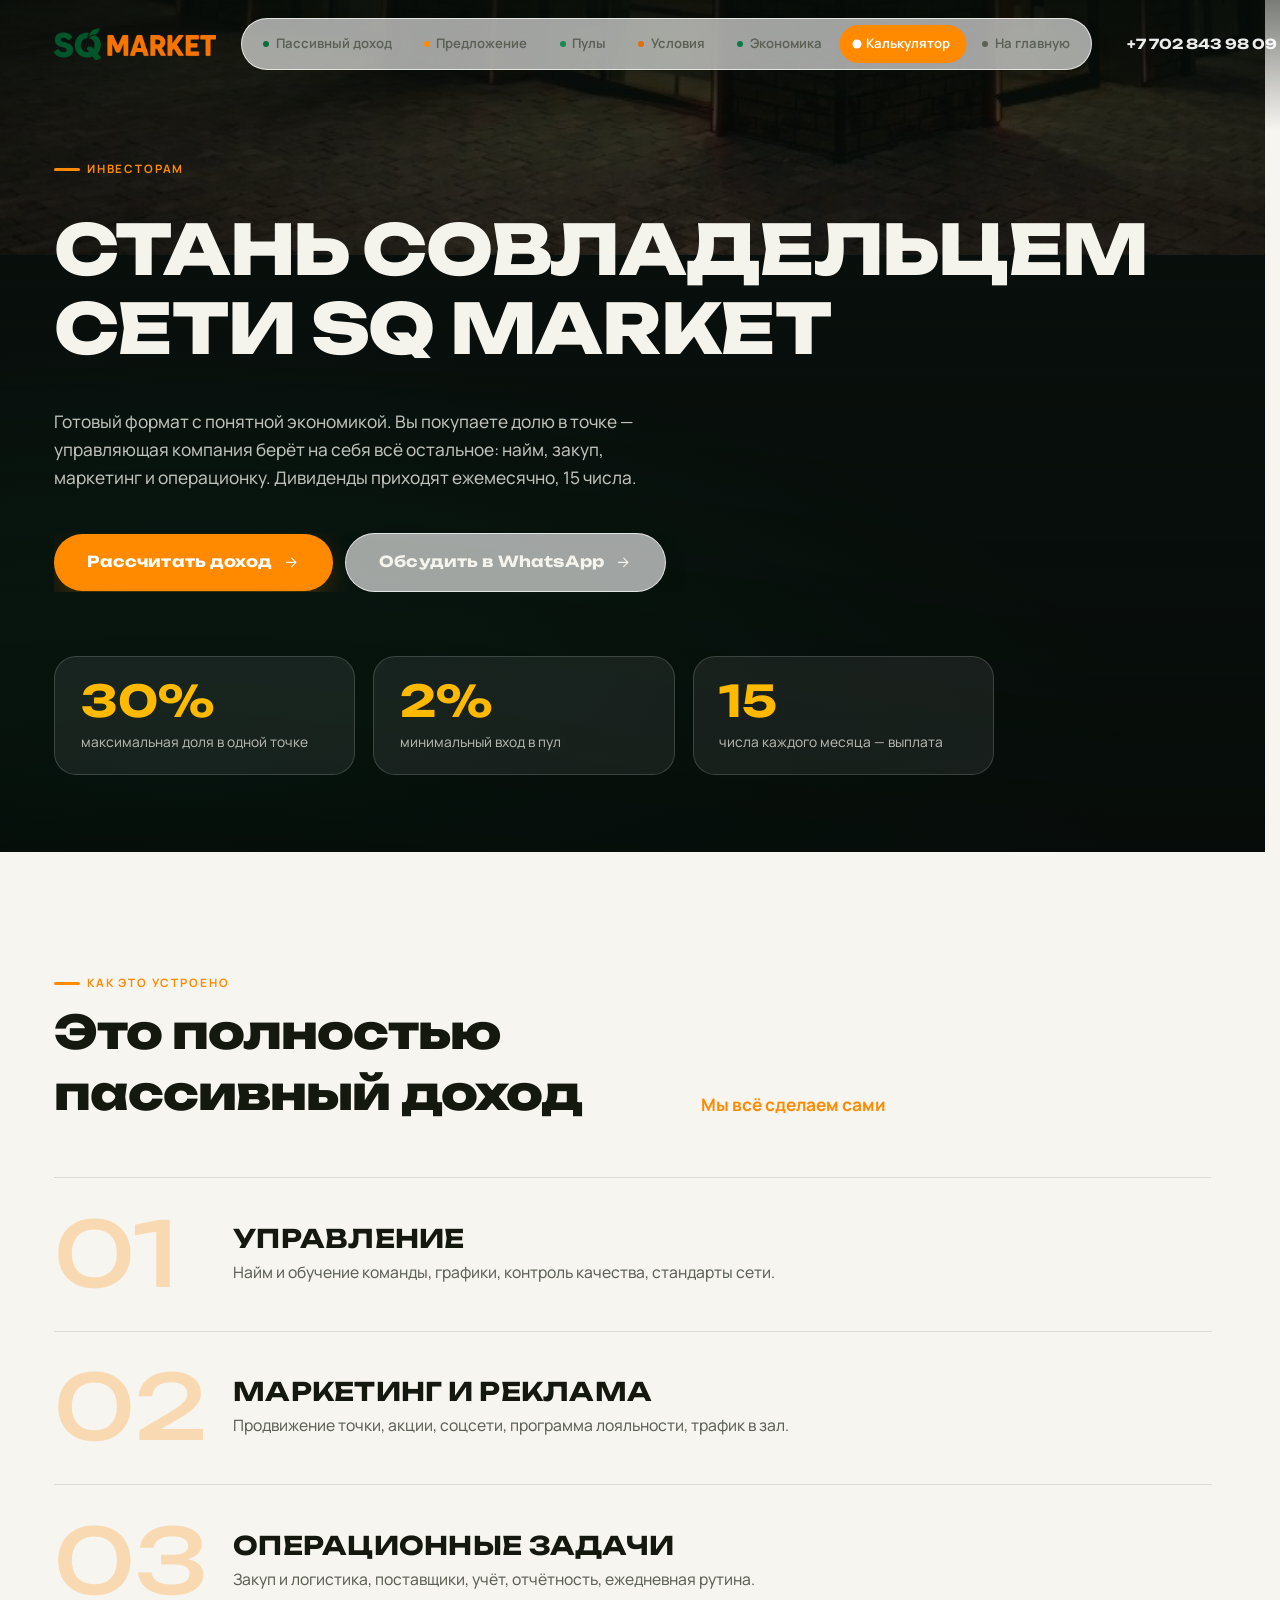
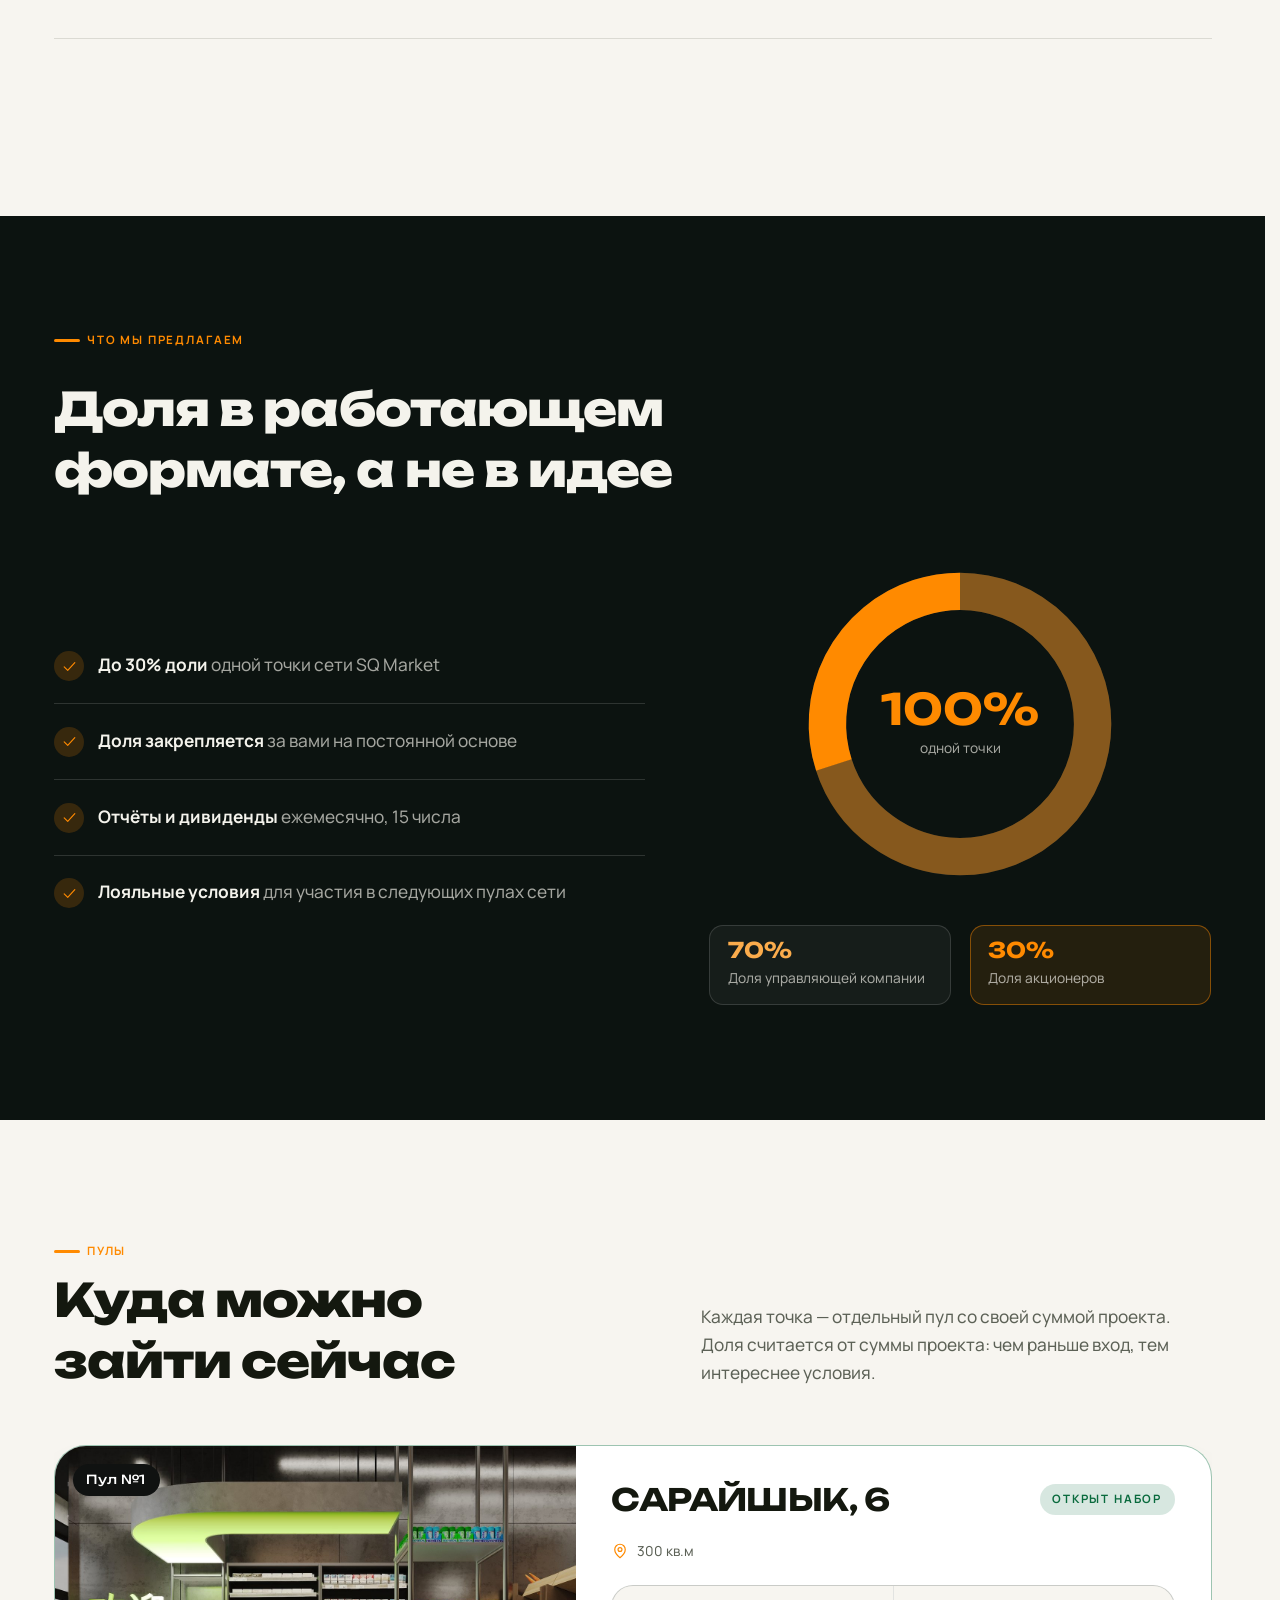
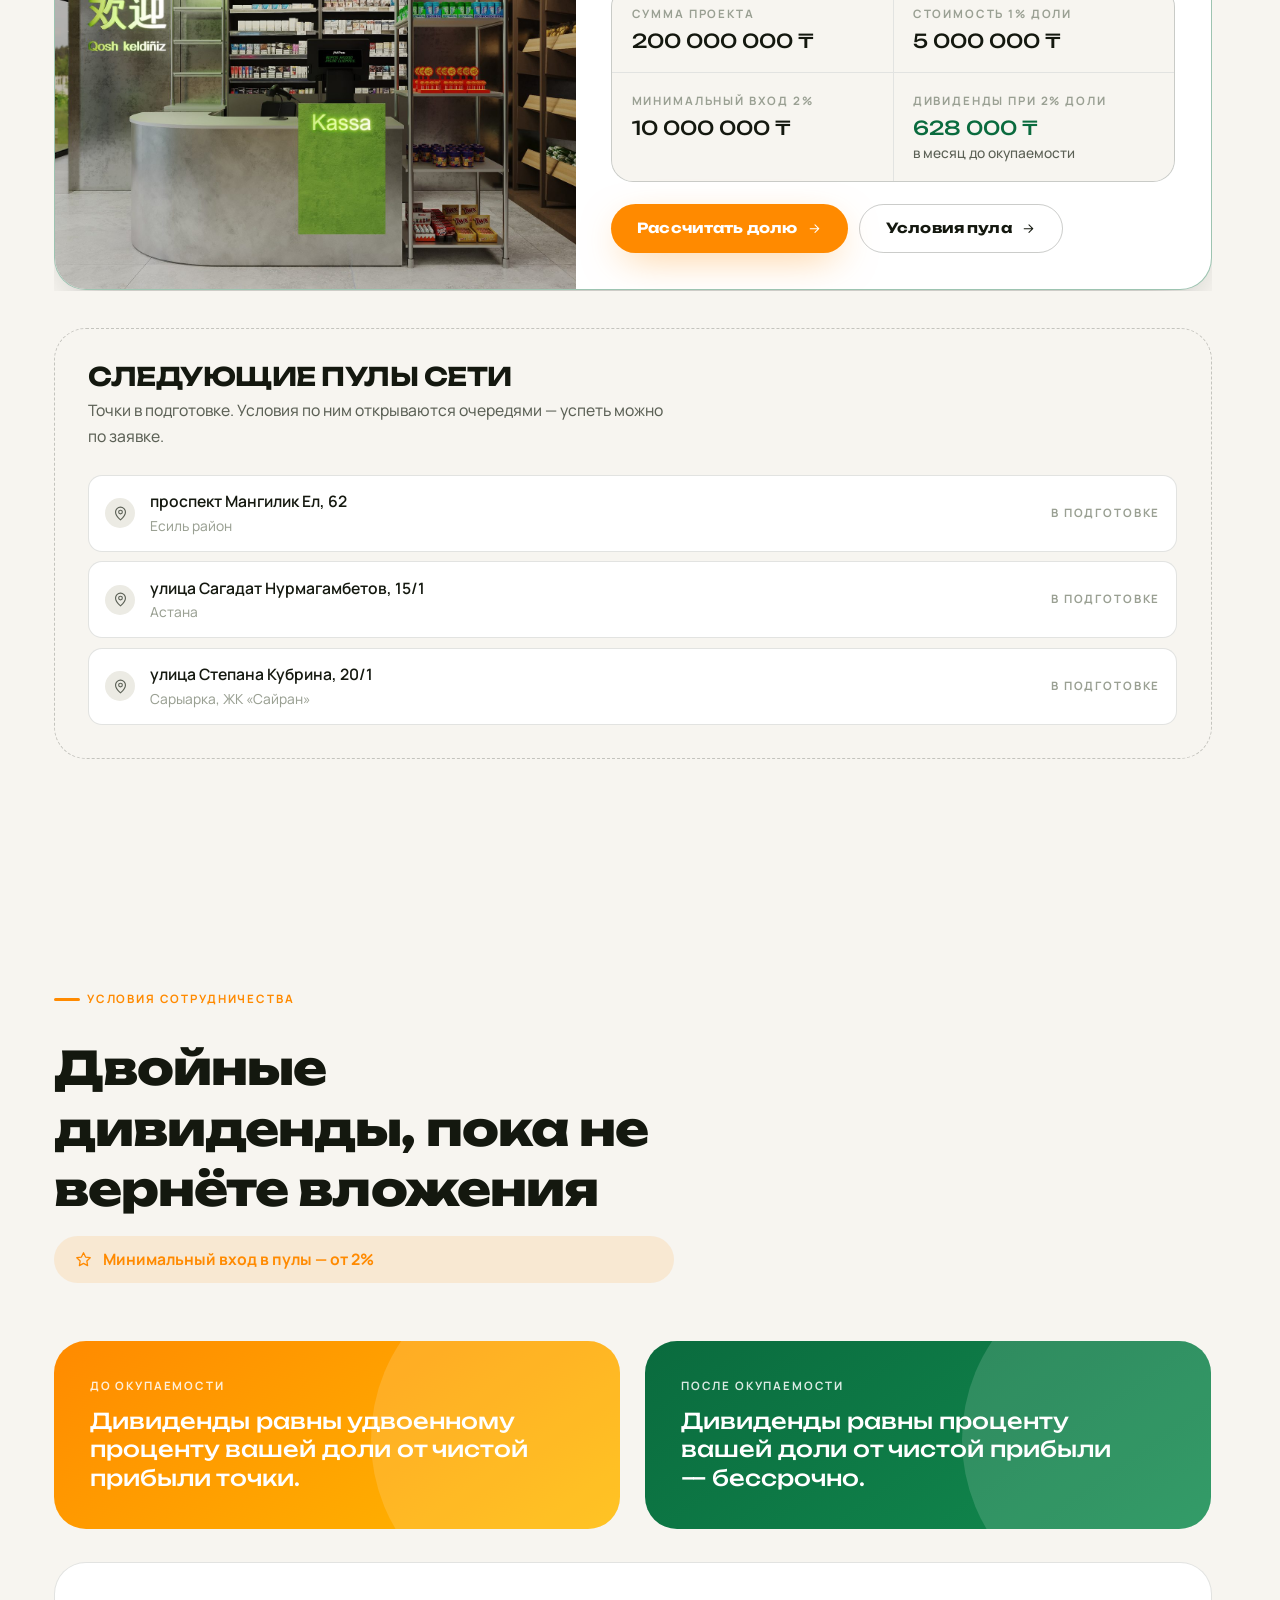
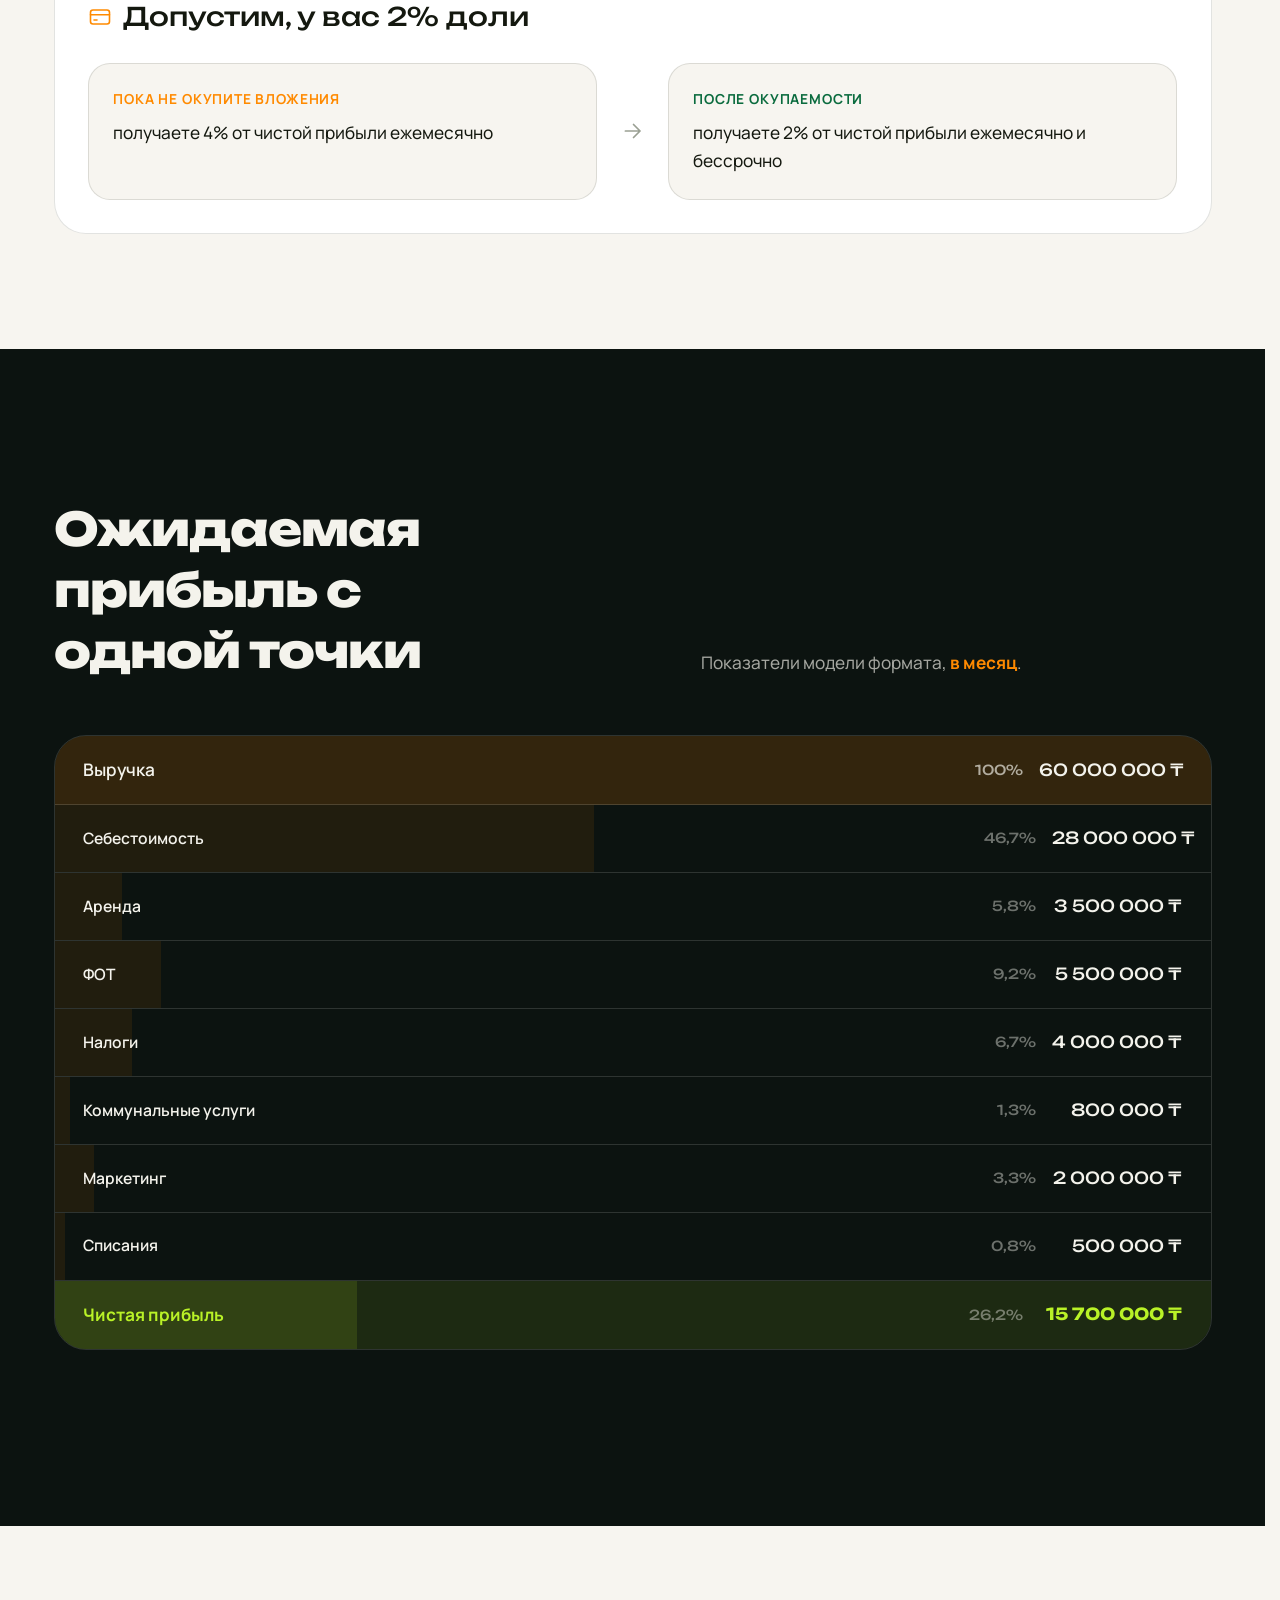
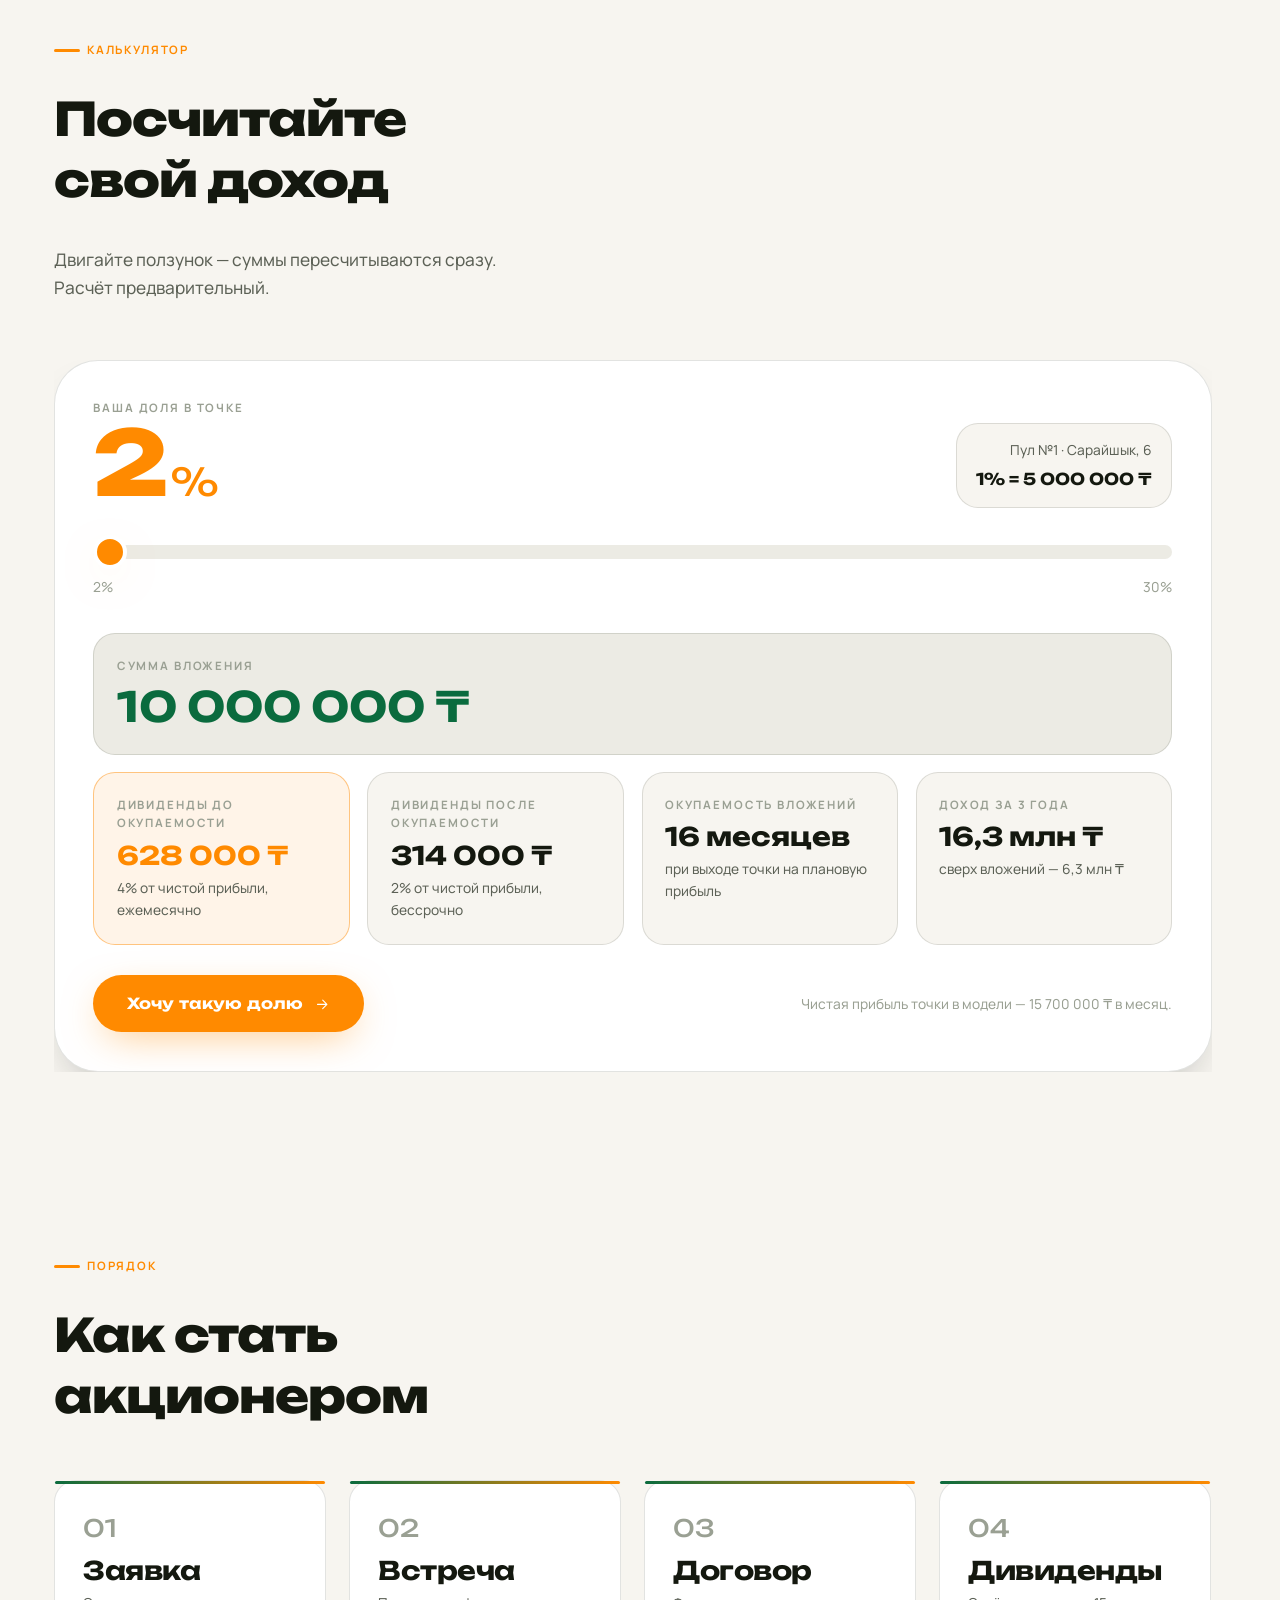
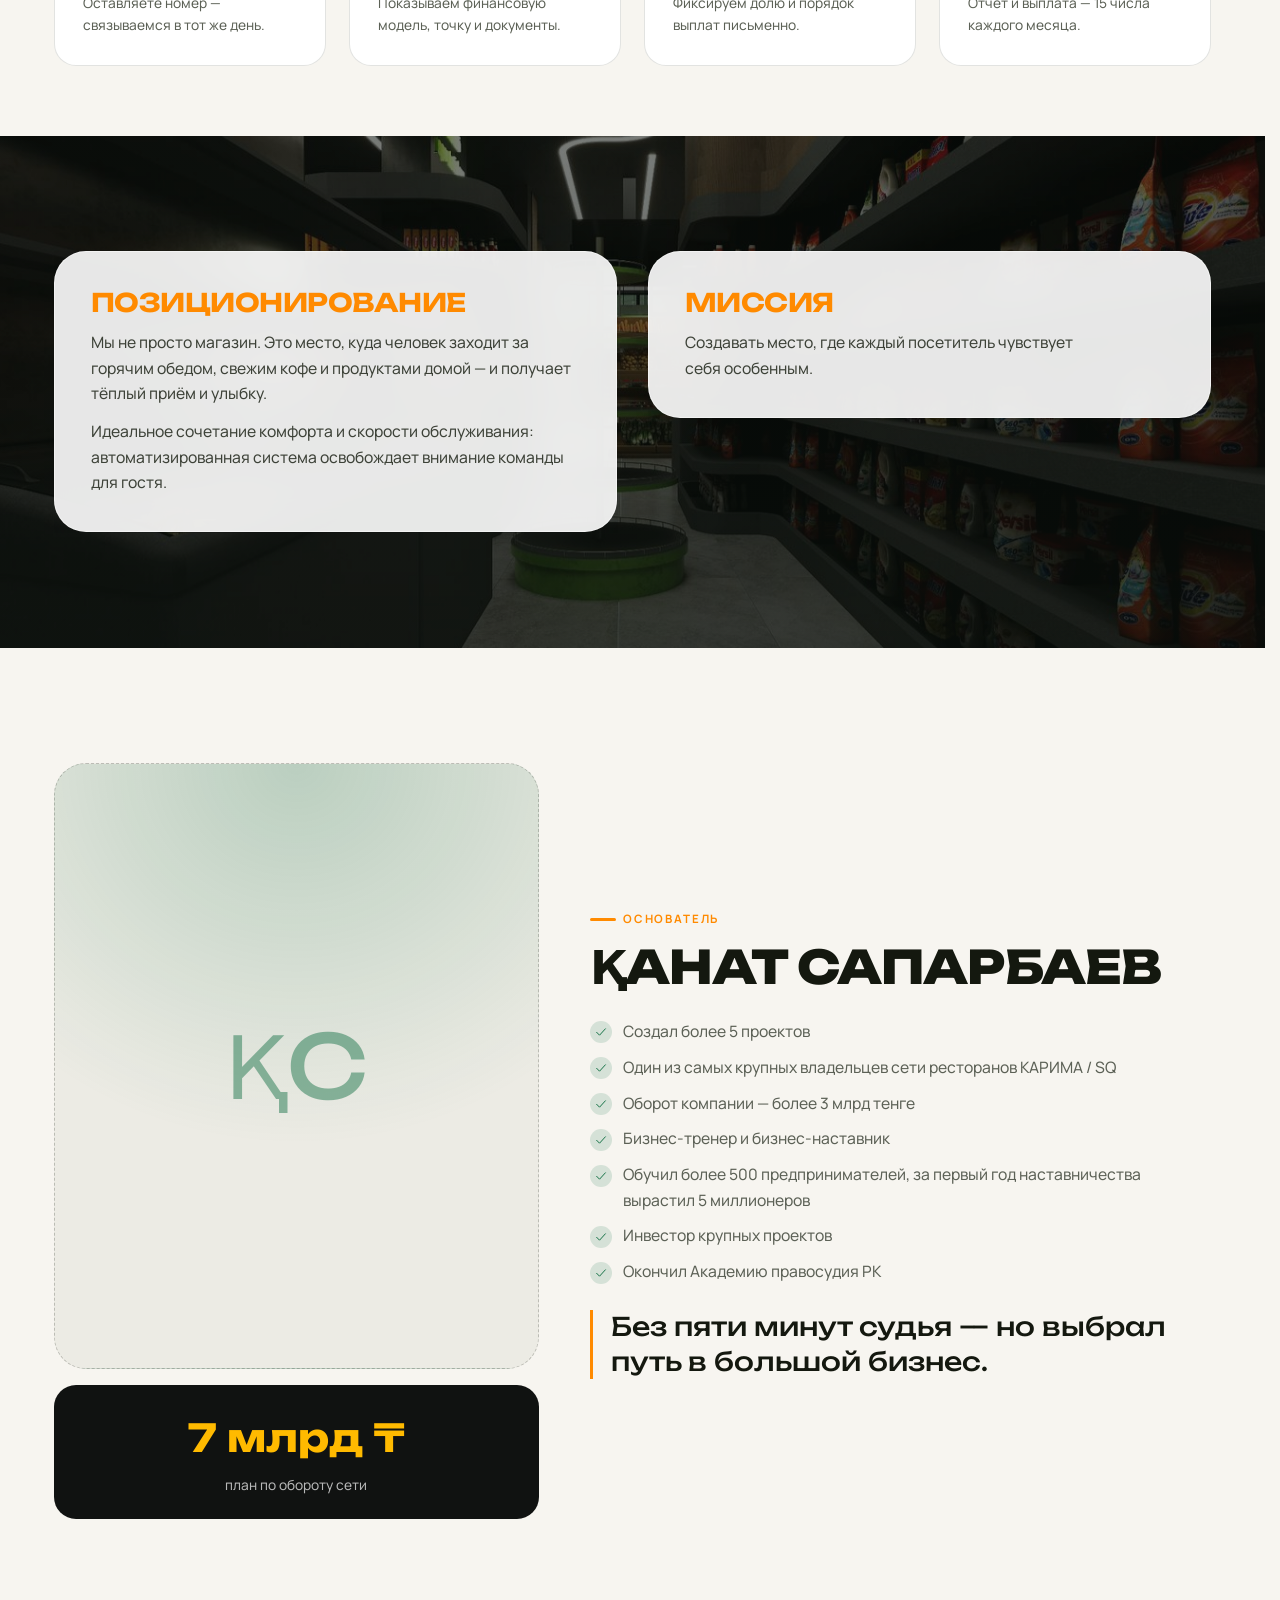
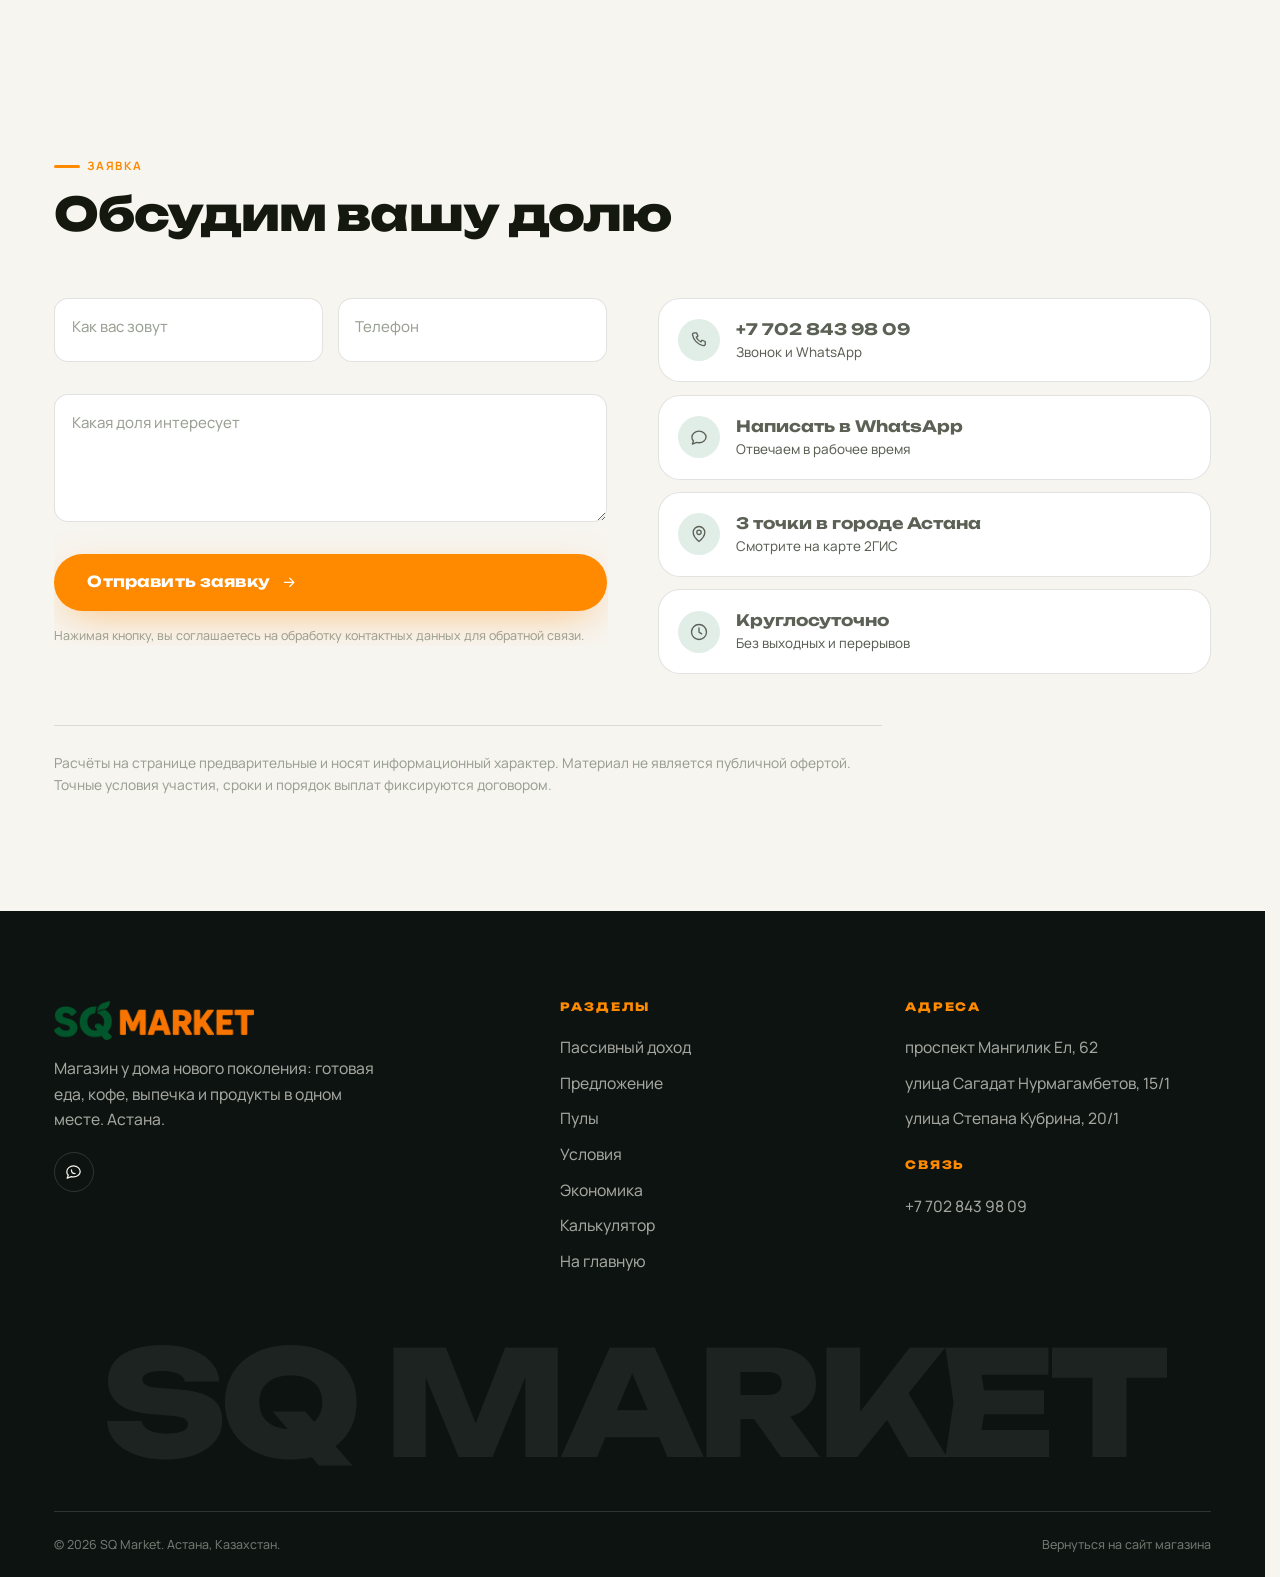
==== commit 55943fa0: "Телефон: карточка пула больше не вылезает за экран min-height вместе с aspect-ratio задавал фото ШИР" ====
--- a/invest.html
+++ b/invest.html
@@ -20,12 +20,12 @@
 <link rel="preconnect" href="https://fonts.gstatic.com" crossorigin>
 <link href="https://fonts.googleapis.com/css2?family=Manrope:wght@400;500;600;700&family=Unbounded:wght@600;700;800&display=swap" rel="stylesheet">
 
-<link rel="stylesheet" href="assets/css/tokens.css?v=22">
-<link rel="stylesheet" href="assets/css/base.css?v=22">
-<link rel="stylesheet" href="assets/css/components.css?v=22">
-<link rel="stylesheet" href="assets/css/sections.css?v=22">
-<link rel="stylesheet" href="assets/css/invest.css?v=22">
-<link rel="stylesheet" href="assets/css/mobile.css?v=22">
+<link rel="stylesheet" href="assets/css/tokens.css?v=24">
+<link rel="stylesheet" href="assets/css/base.css?v=24">
+<link rel="stylesheet" href="assets/css/components.css?v=24">
+<link rel="stylesheet" href="assets/css/sections.css?v=24">
+<link rel="stylesheet" href="assets/css/invest.css?v=24">
+<link rel="stylesheet" href="assets/css/mobile.css?v=24">
 </head>
 
 <body>
@@ -344,15 +344,15 @@
 <!-- ============================================================
      СКРИПТЫ. Порядок важен.
      ============================================================ -->
-<script src="assets/js/data.js?v=22"></script>
-<script src="assets/js/invest-data.js?v=22"></script>
-<script src="assets/js/icons.js?v=22"></script>
-<script src="assets/js/core.js?v=22"></script>
-<script src="assets/js/ui.js?v=22"></script>
-<script src="assets/js/modal.js?v=22"></script>
-<script src="assets/js/nav.js?v=22"></script>
-<script src="assets/js/map.js?v=22"></script>
-<script src="assets/js/render.js?v=22"></script>
-<script src="assets/js/invest.js?v=22"></script>
+<script src="assets/js/data.js?v=24"></script>
+<script src="assets/js/invest-data.js?v=24"></script>
+<script src="assets/js/icons.js?v=24"></script>
+<script src="assets/js/core.js?v=24"></script>
+<script src="assets/js/ui.js?v=24"></script>
+<script src="assets/js/modal.js?v=24"></script>
+<script src="assets/js/nav.js?v=24"></script>
+<script src="assets/js/map.js?v=24"></script>
+<script src="assets/js/render.js?v=24"></script>
+<script src="assets/js/invest.js?v=24"></script>
 </body>
 </html>
--- a/assets/css/invest.css
+++ b/assets/css/invest.css
@@ -1105,19 +1105,21 @@
 }
 
 @media (max-width: 980px) {
-  .inv-offer__grid { grid-template-columns: 1fr; }
-  .inv-pool { grid-template-columns: 1fr; }
-  .inv-pool__media { min-height: 200px; aspect-ratio: 16 / 9; }
-  .inv-founder { grid-template-columns: 1fr; }
+  .inv-offer__grid { grid-template-columns: minmax(0, 1fr); }
+  .inv-pool { grid-template-columns: minmax(0, 1fr); }
+  /* min-height вместе с aspect-ratio задаёт браузеру ШИРИНУ (200 × 16/9 = 355 px),
+     и фото вылезало за карточку. Высоту здесь определяет только пропорция. */
+  .inv-pool__media { min-height: 0; aspect-ratio: 16 / 9; width: 100%; }
+  .inv-founder { grid-template-columns: minmax(0, 1fr); }
   .inv-founder__photo { max-width: 420px; }
-  .inv-brand__inner { grid-template-columns: 1fr; }
+  .inv-brand__inner { grid-template-columns: minmax(0, 1fr); }
 }
 
 @media (max-width: 860px) {
   .inv-hero { min-height: auto; padding-block: 7.5rem 3rem; }
   .inv-hero h1 { max-width: none; }
 
-  .inv-hero__stats { grid-template-columns: 1fr; gap: 0.6rem; }
+  .inv-hero__stats { grid-template-columns: minmax(0, 1fr); gap: 0.6rem; }
   .inv-stat { display: flex; align-items: baseline; gap: 0.8rem; padding: 0.85rem 1.1rem; }
   .inv-stat b { font-size: 1.75rem; }
   .inv-stat span { margin-top: 0; font-size: 0.82rem; }
@@ -1128,12 +1130,12 @@
   .inv-step { grid-template-columns: auto minmax(0, 1fr); gap: 1rem; align-items: start; }
   .inv-step__n { font-size: 2.4rem; }
 
-  .inv-terms { grid-template-columns: 1fr; }
+  .inv-terms { grid-template-columns: minmax(0, 1fr); }
 
   .inv-example__flow { flex-direction: column; }
   .inv-example__arrow { transform: rotate(90deg); }
 
-  .inv-pool__nums { grid-template-columns: 1fr; }
+  .inv-pool__nums { grid-template-columns: minmax(0, 1fr); }
   .inv-pool__cta { display: grid; }
   .inv-pool__cta .btn { width: 100%; justify-content: center; }
 
@@ -1150,16 +1152,21 @@
   .inv-row__val { grid-column: 2; grid-row: 1; }
   .inv-row__pct { grid-column: 1; grid-row: 2; text-align: left; }
 
+  /* Ползунок под палец: полоса толще, бегунок крупнее */
+  .inv-calc__slider input[type="range"] { height: 20px; }
+  .inv-calc__slider input[type="range"]::-webkit-slider-thumb { width: 40px; height: 40px; }
+  .inv-calc__slider input[type="range"]::-moz-range-thumb { width: 34px; height: 34px; }
+
   .inv-calc__panel { padding: 1.2rem; border-radius: var(--r-lg); }
   .inv-calc__head { align-items: flex-start; }
   .inv-calc__pool { width: 100%; text-align: left; }
-  .inv-calc__grid { grid-template-columns: 1fr; }
+  .inv-calc__grid { grid-template-columns: minmax(0, 1fr); }
   .inv-calc__cell--wide { grid-column: span 1; }
   .inv-calc__cell > b { white-space: normal; }
   .inv-calc__foot { display: grid; }
   .inv-calc__foot .btn { width: 100%; justify-content: center; }
 
-  .inv-path { grid-template-columns: 1fr; }
+  .inv-path { grid-template-columns: minmax(0, 1fr); }
   .inv-founder__goal { margin-top: 0.8rem; }
 }
 
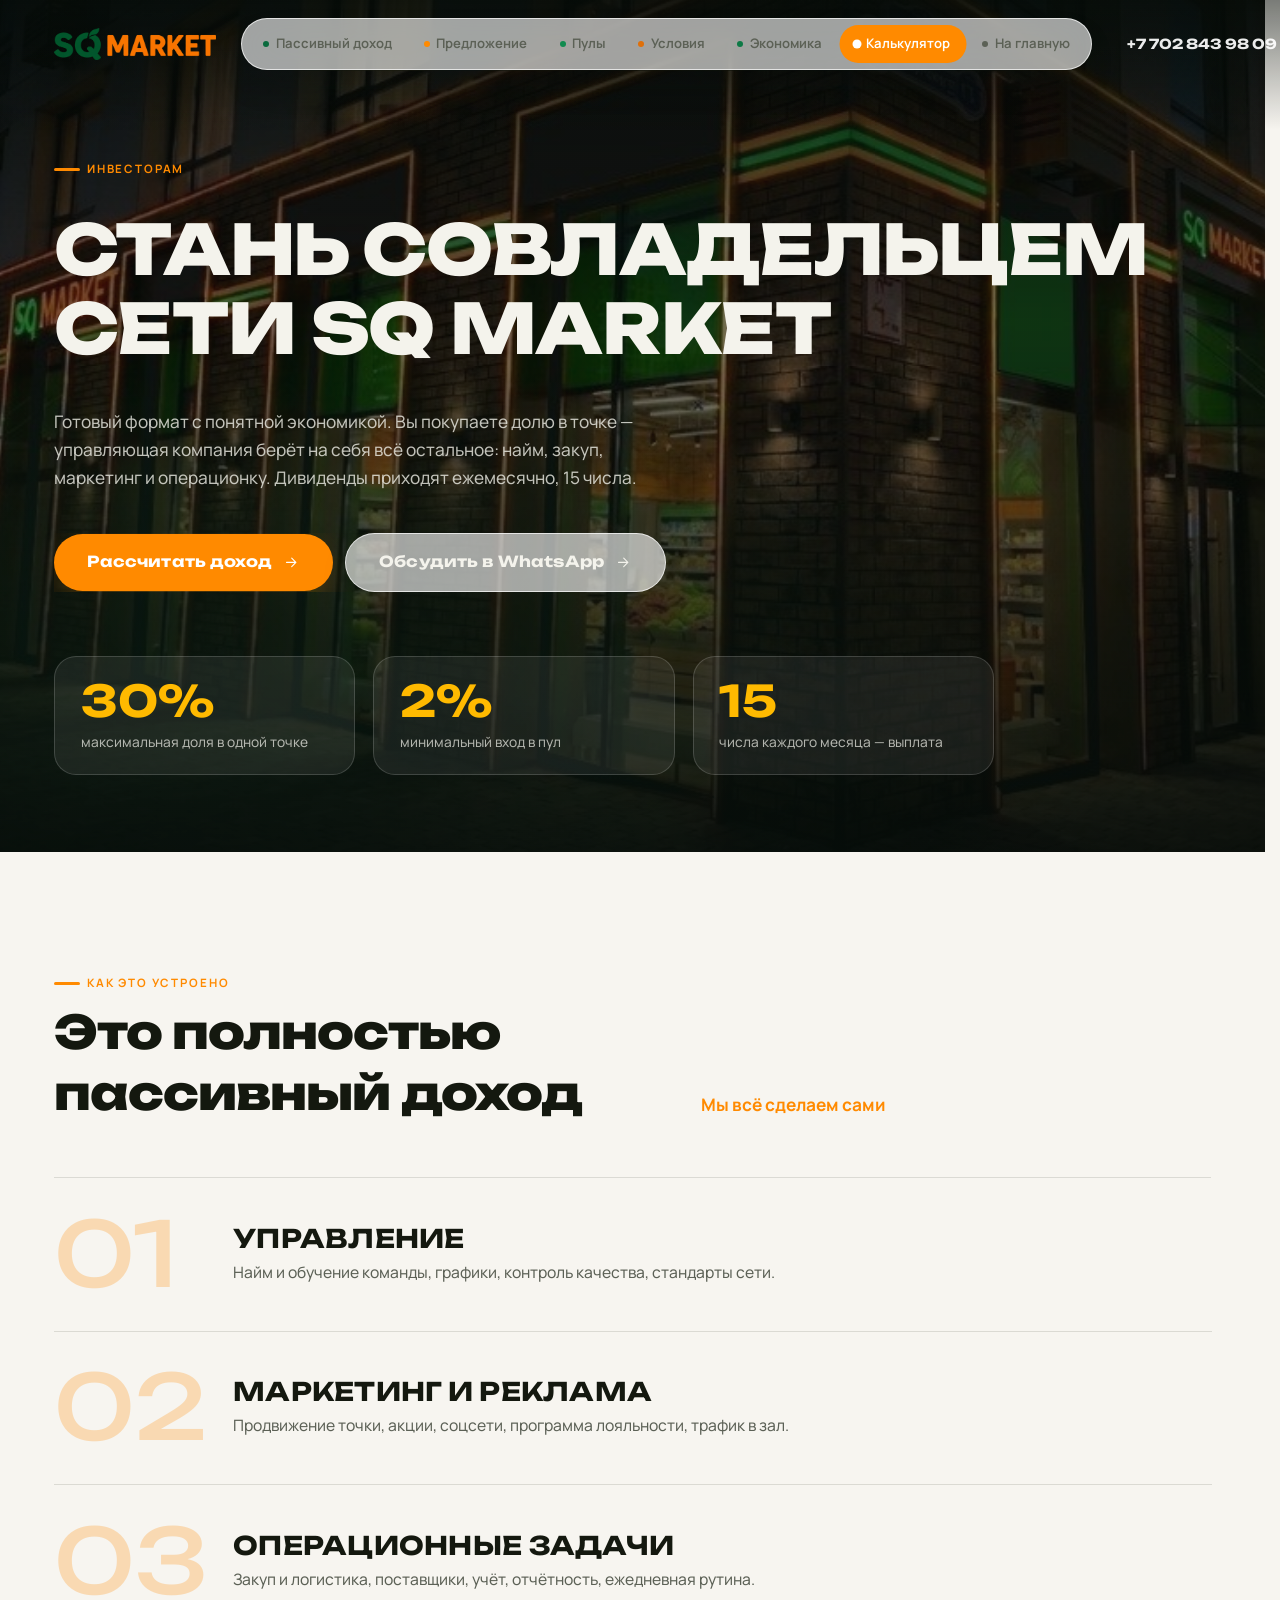
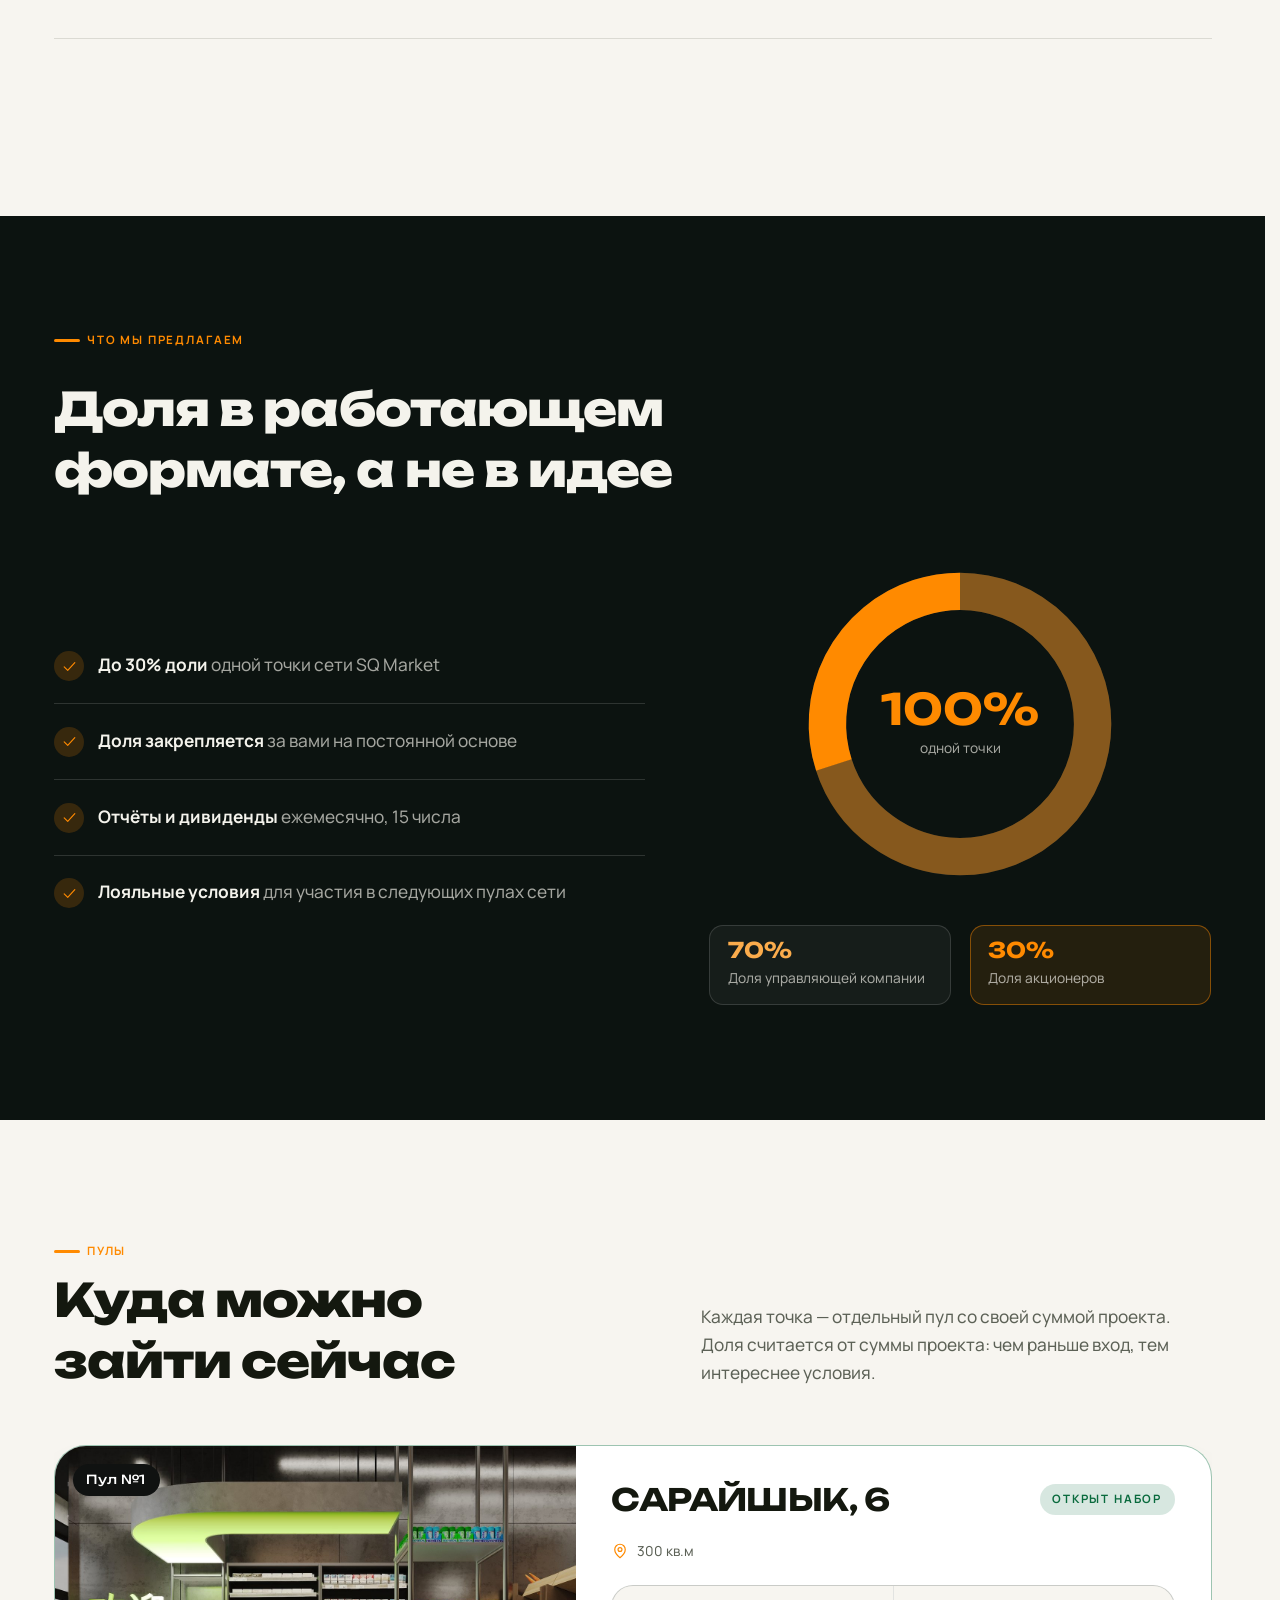
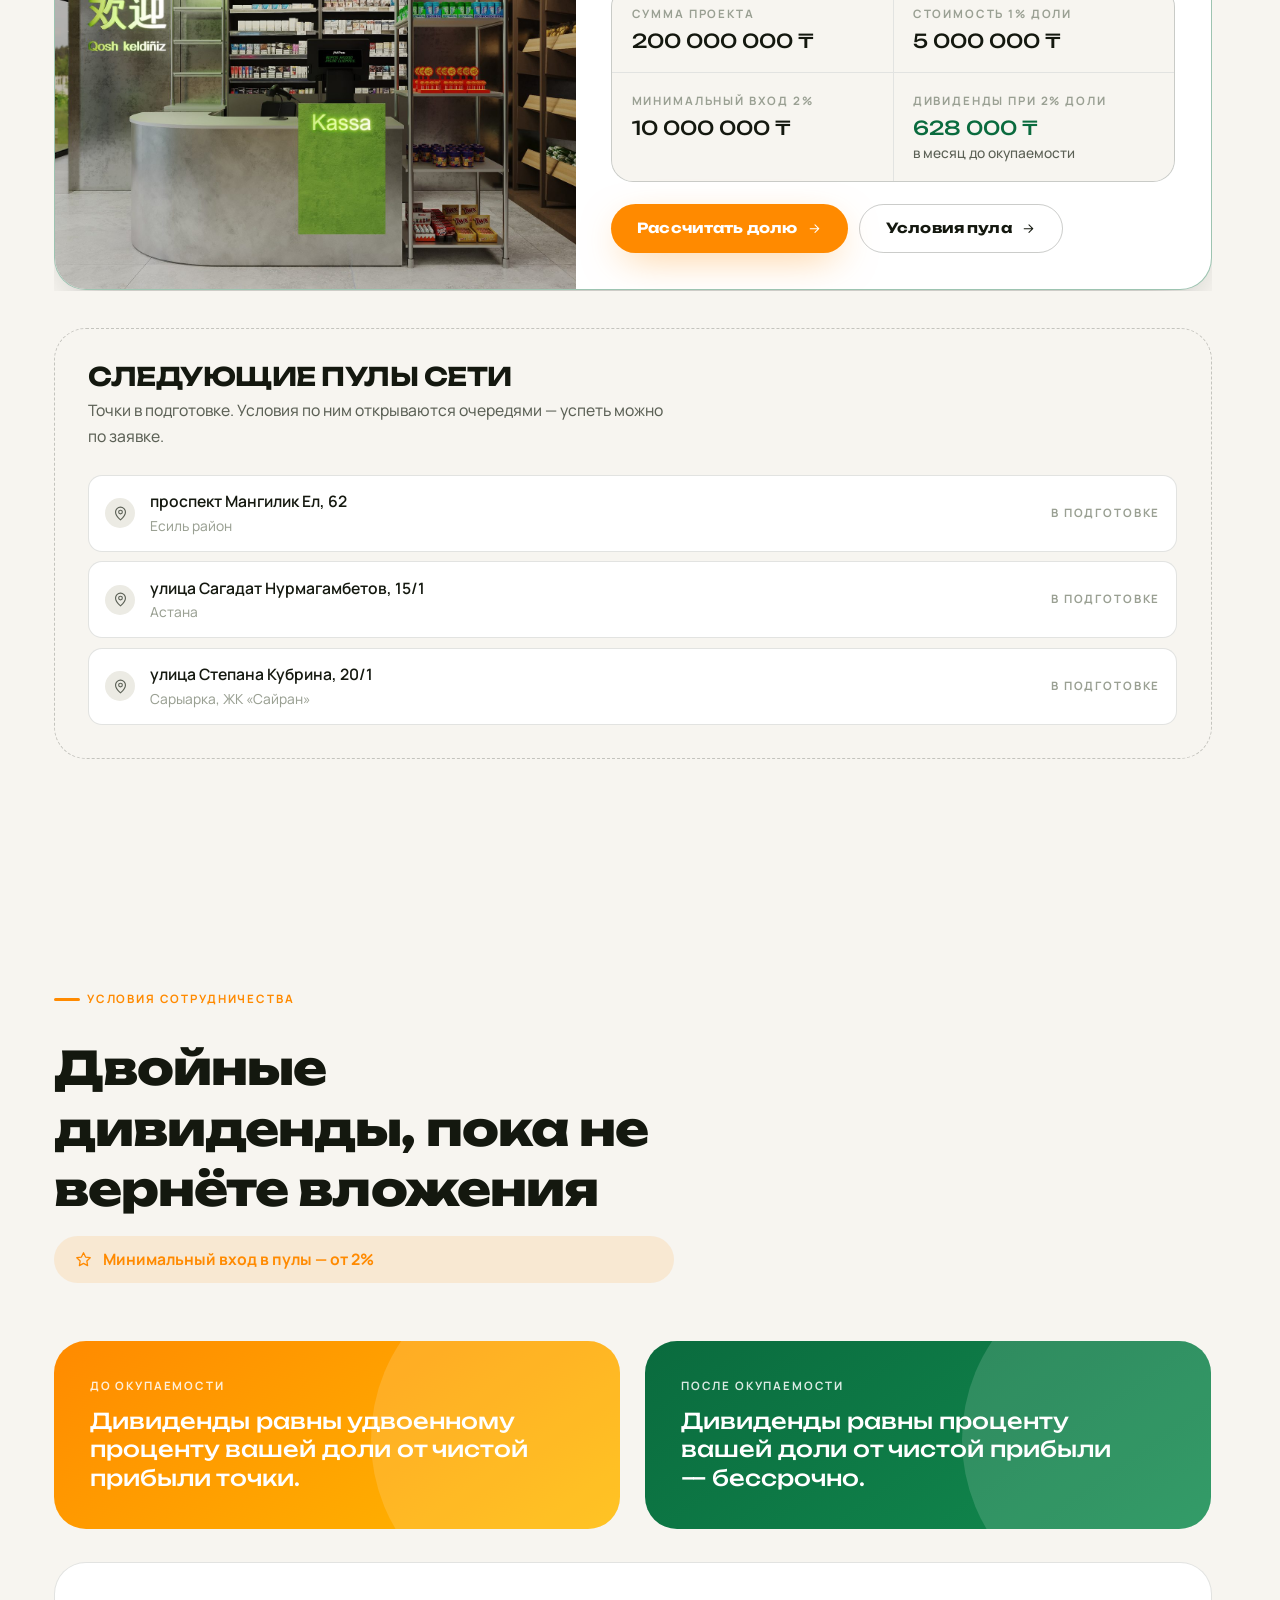
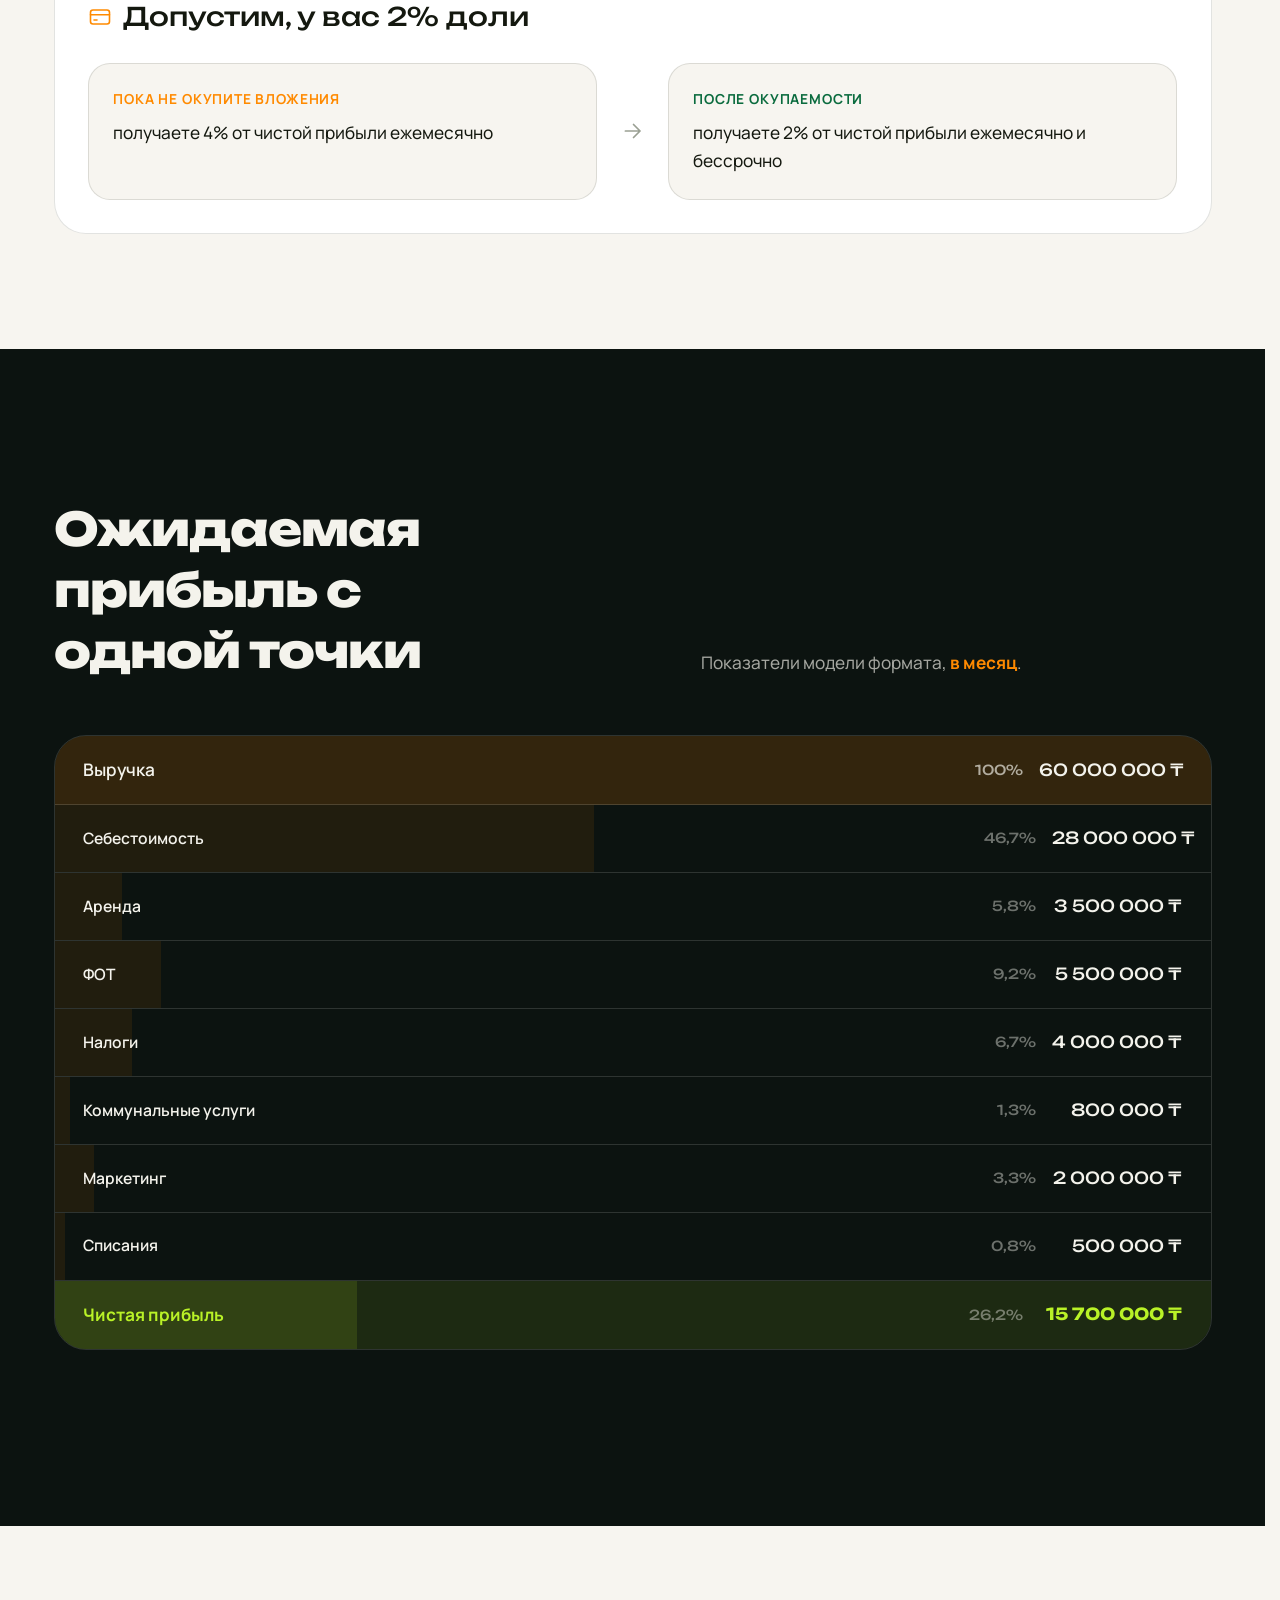
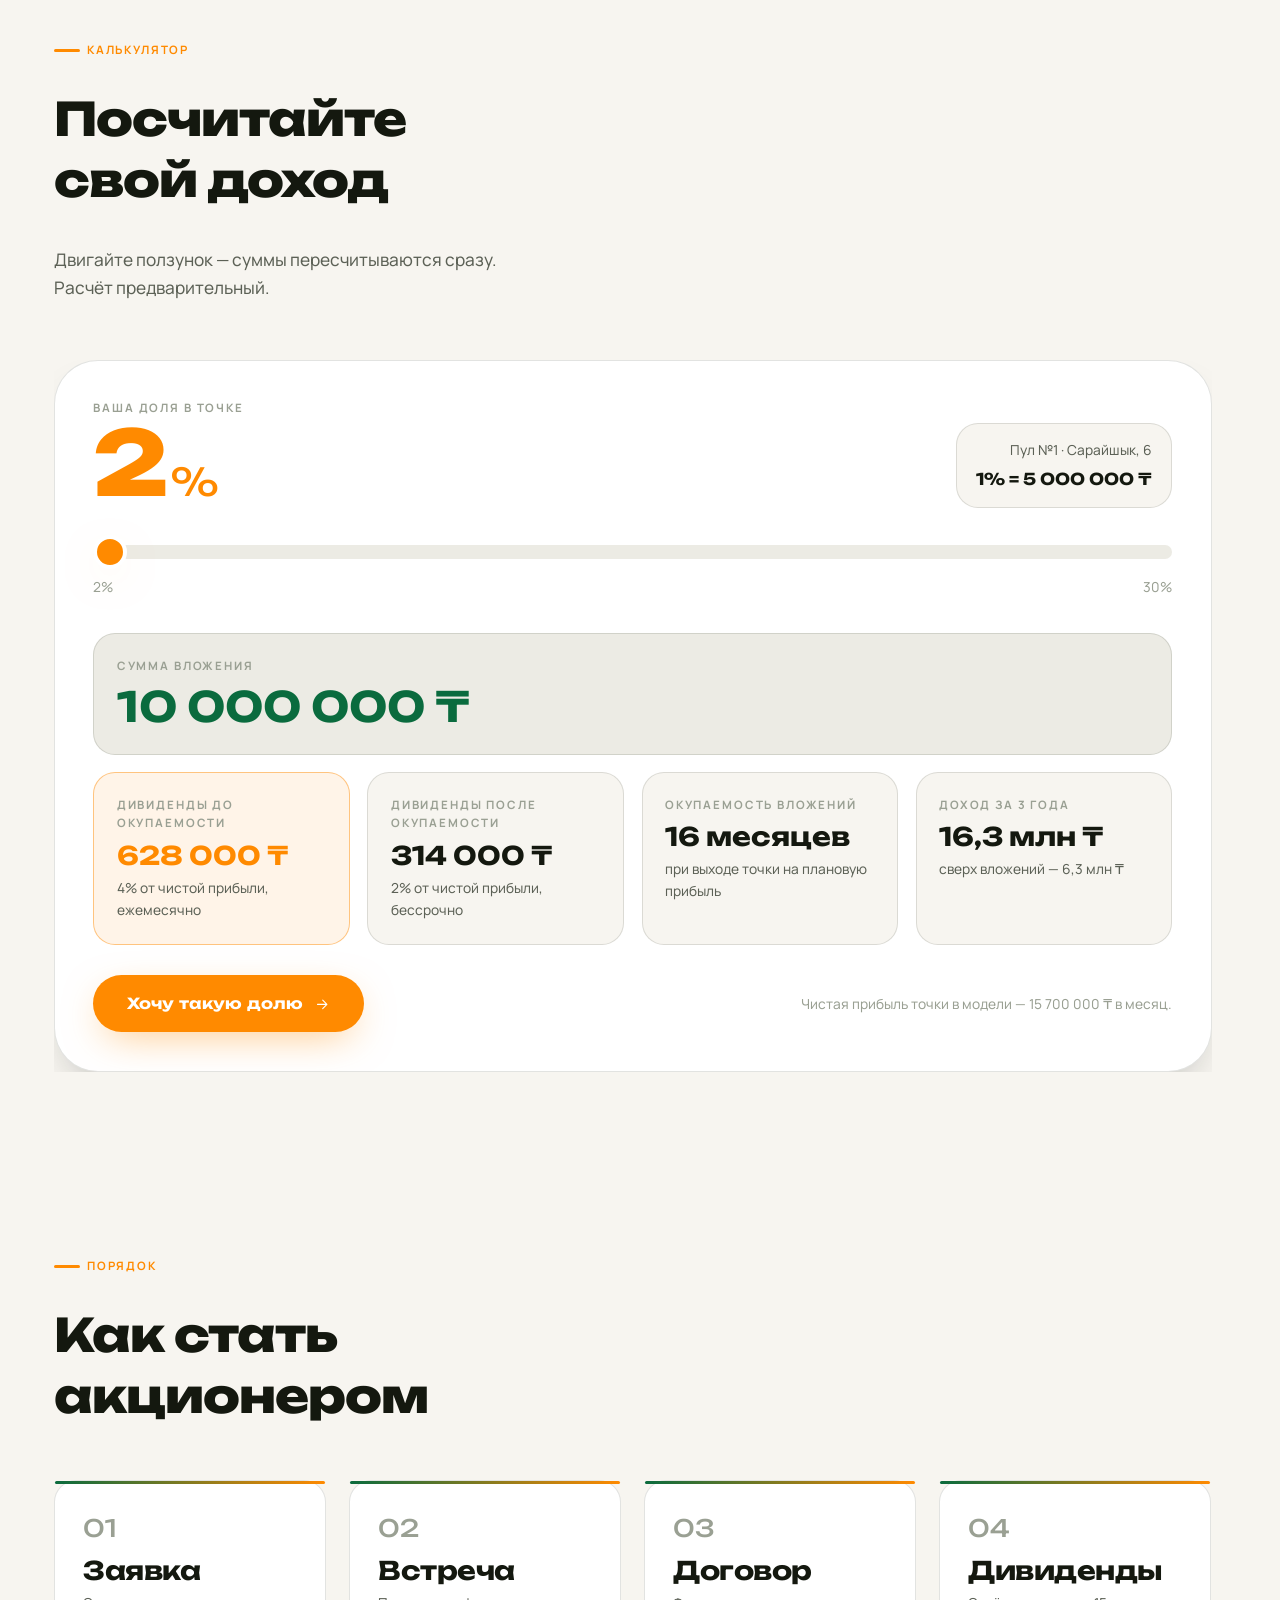
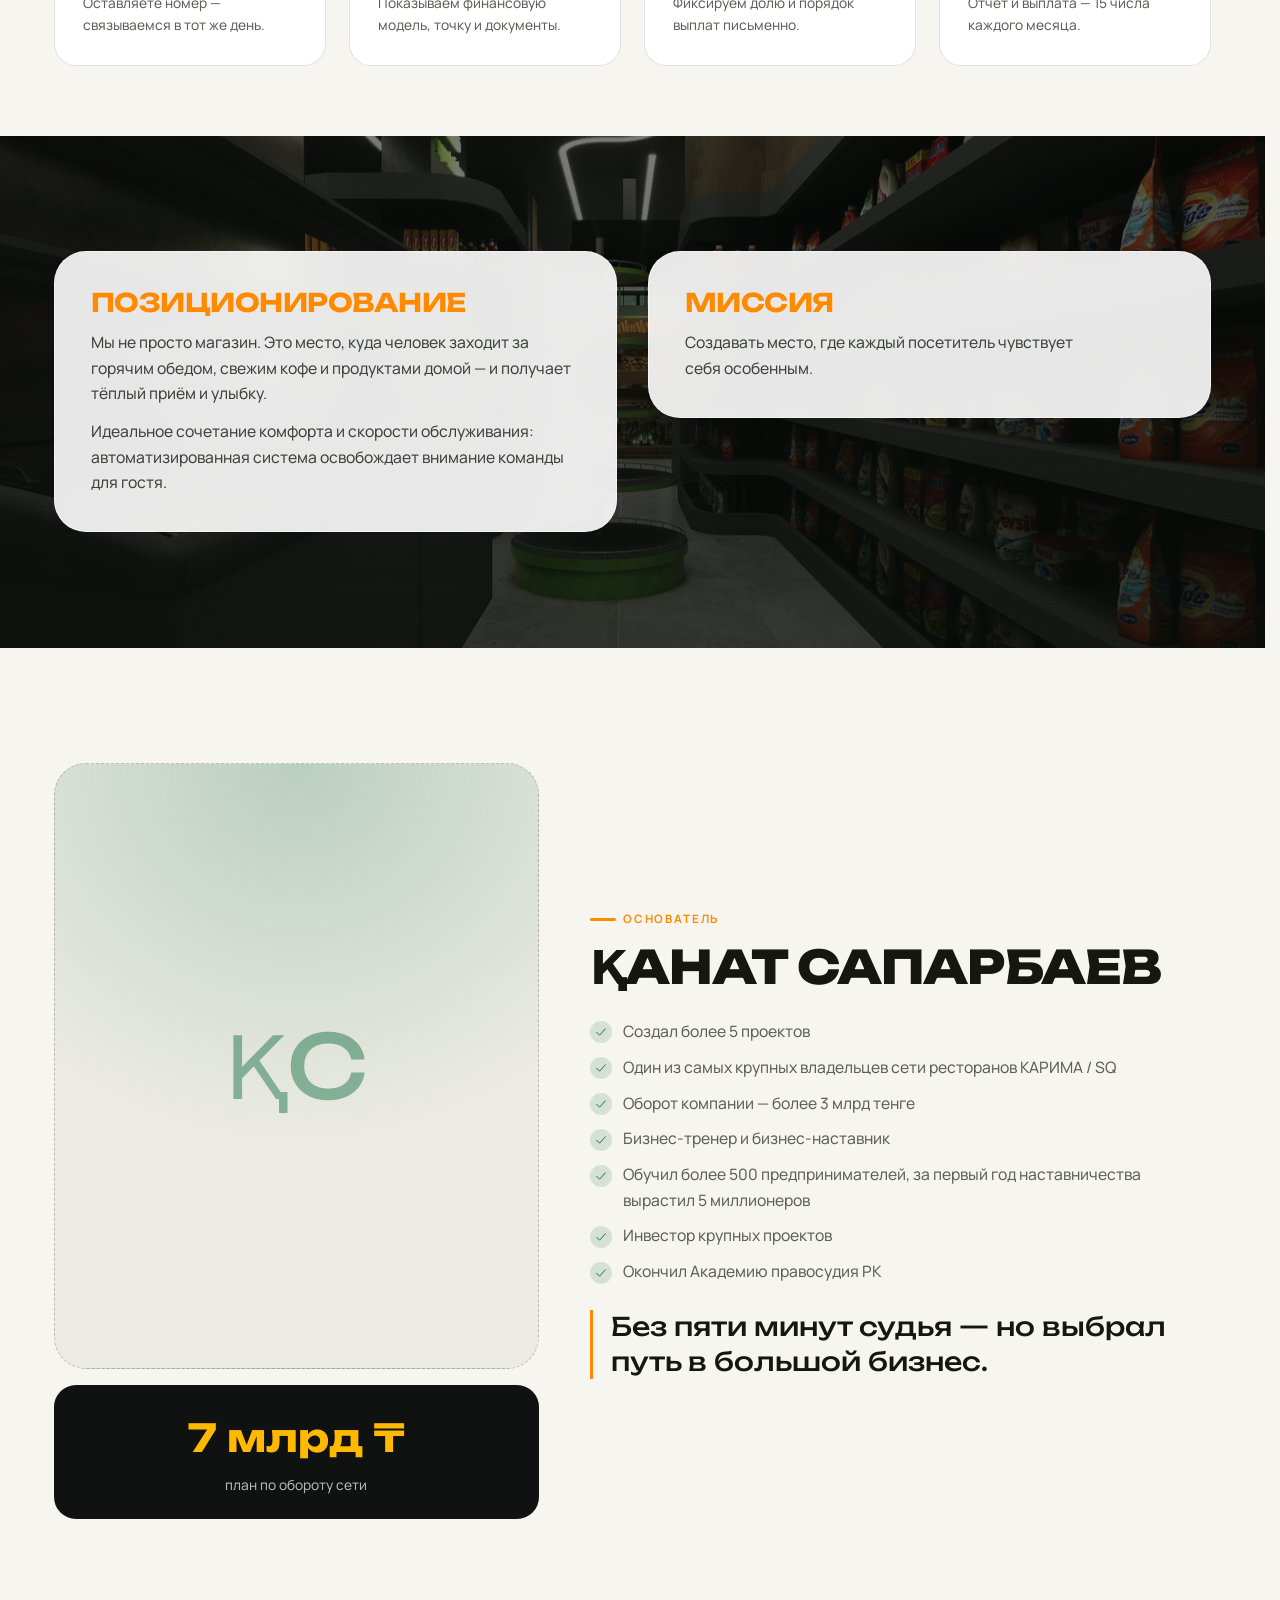
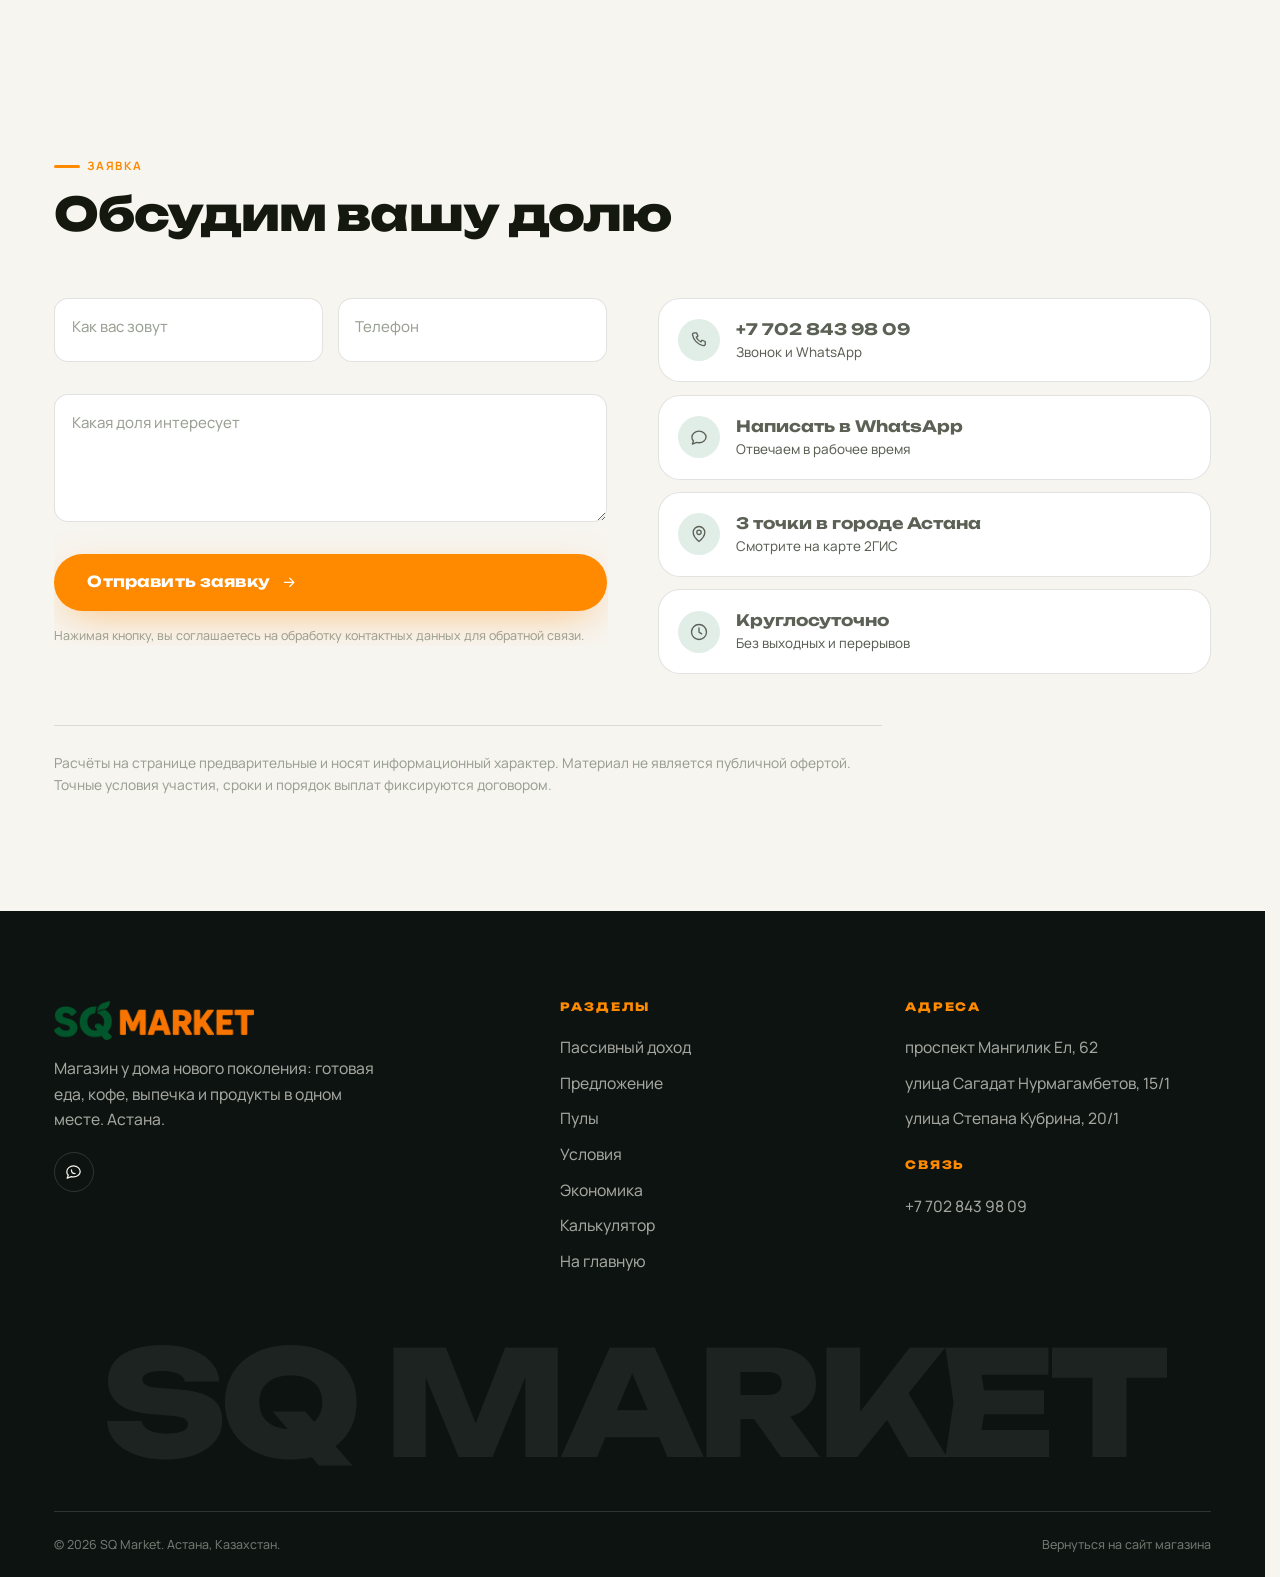
==== commit 0c55ea33: "Версия ассетов 25 — чтобы все получили мобильный фикс GitHub Pages обновил HTML раньше CSS, и браузе" ====
--- a/invest.html
+++ b/invest.html
@@ -20,12 +20,12 @@
 <link rel="preconnect" href="https://fonts.gstatic.com" crossorigin>
 <link href="https://fonts.googleapis.com/css2?family=Manrope:wght@400;500;600;700&family=Unbounded:wght@600;700;800&display=swap" rel="stylesheet">
 
-<link rel="stylesheet" href="assets/css/tokens.css?v=24">
-<link rel="stylesheet" href="assets/css/base.css?v=24">
-<link rel="stylesheet" href="assets/css/components.css?v=24">
-<link rel="stylesheet" href="assets/css/sections.css?v=24">
-<link rel="stylesheet" href="assets/css/invest.css?v=24">
-<link rel="stylesheet" href="assets/css/mobile.css?v=24">
+<link rel="stylesheet" href="assets/css/tokens.css?v=25">
+<link rel="stylesheet" href="assets/css/base.css?v=25">
+<link rel="stylesheet" href="assets/css/components.css?v=25">
+<link rel="stylesheet" href="assets/css/sections.css?v=25">
+<link rel="stylesheet" href="assets/css/invest.css?v=25">
+<link rel="stylesheet" href="assets/css/mobile.css?v=25">
 </head>
 
 <body>
@@ -344,15 +344,15 @@
 <!-- ============================================================
      СКРИПТЫ. Порядок важен.
      ============================================================ -->
-<script src="assets/js/data.js?v=24"></script>
-<script src="assets/js/invest-data.js?v=24"></script>
-<script src="assets/js/icons.js?v=24"></script>
-<script src="assets/js/core.js?v=24"></script>
-<script src="assets/js/ui.js?v=24"></script>
-<script src="assets/js/modal.js?v=24"></script>
-<script src="assets/js/nav.js?v=24"></script>
-<script src="assets/js/map.js?v=24"></script>
-<script src="assets/js/render.js?v=24"></script>
-<script src="assets/js/invest.js?v=24"></script>
+<script src="assets/js/data.js?v=25"></script>
+<script src="assets/js/invest-data.js?v=25"></script>
+<script src="assets/js/icons.js?v=25"></script>
+<script src="assets/js/core.js?v=25"></script>
+<script src="assets/js/ui.js?v=25"></script>
+<script src="assets/js/modal.js?v=25"></script>
+<script src="assets/js/nav.js?v=25"></script>
+<script src="assets/js/map.js?v=25"></script>
+<script src="assets/js/render.js?v=25"></script>
+<script src="assets/js/invest.js?v=25"></script>
 </body>
 </html>
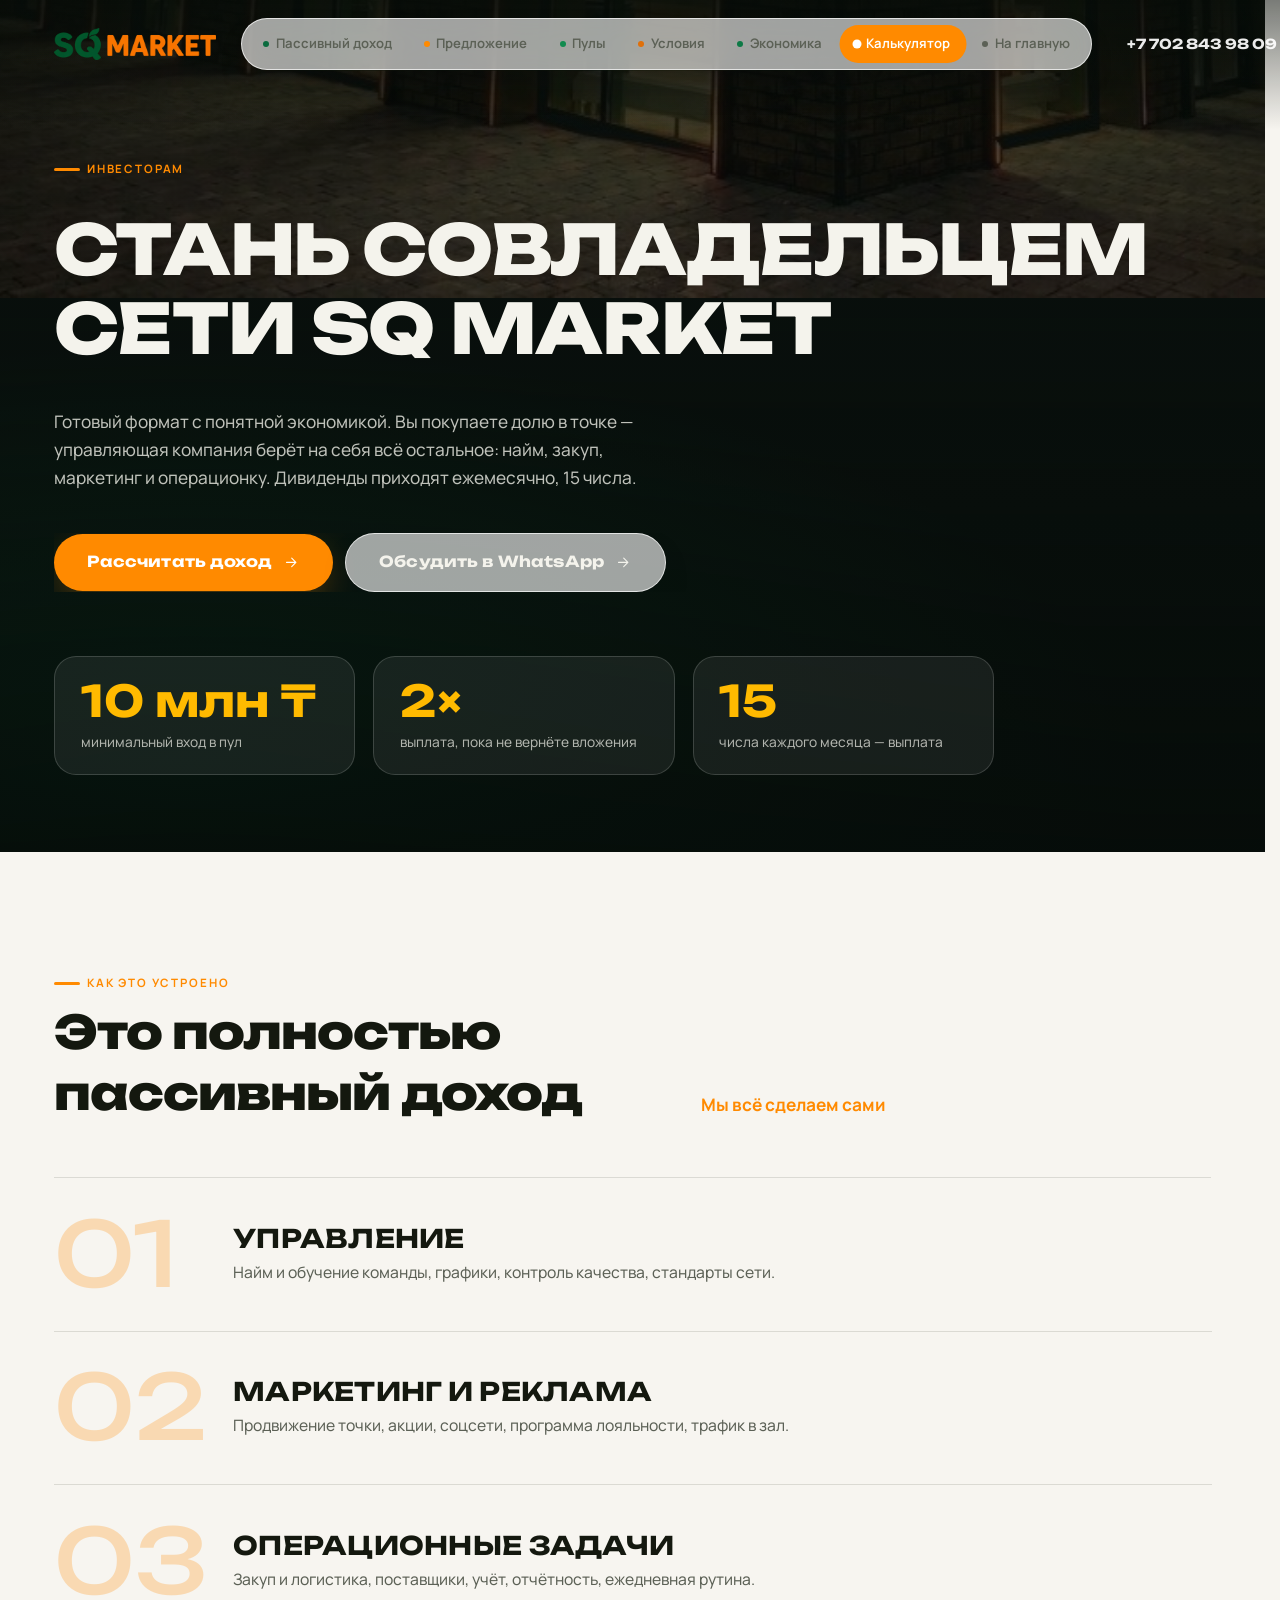
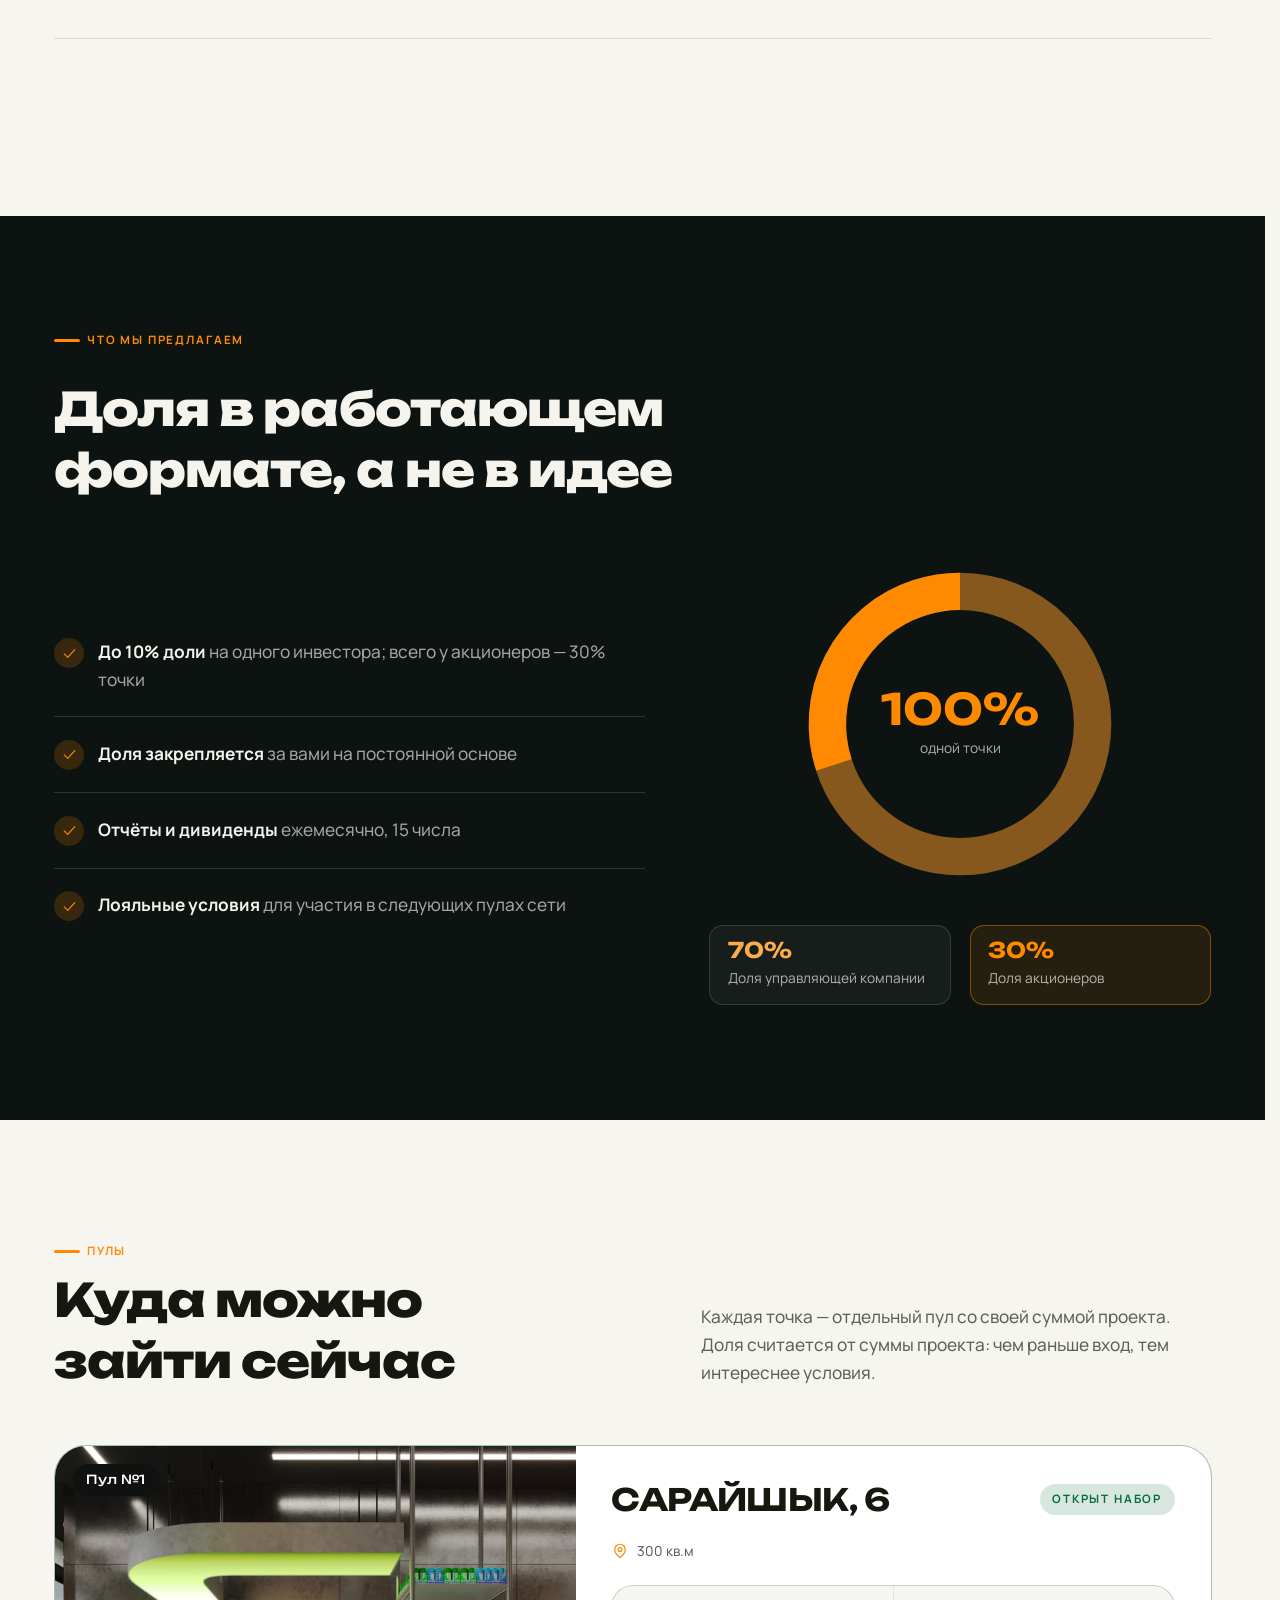
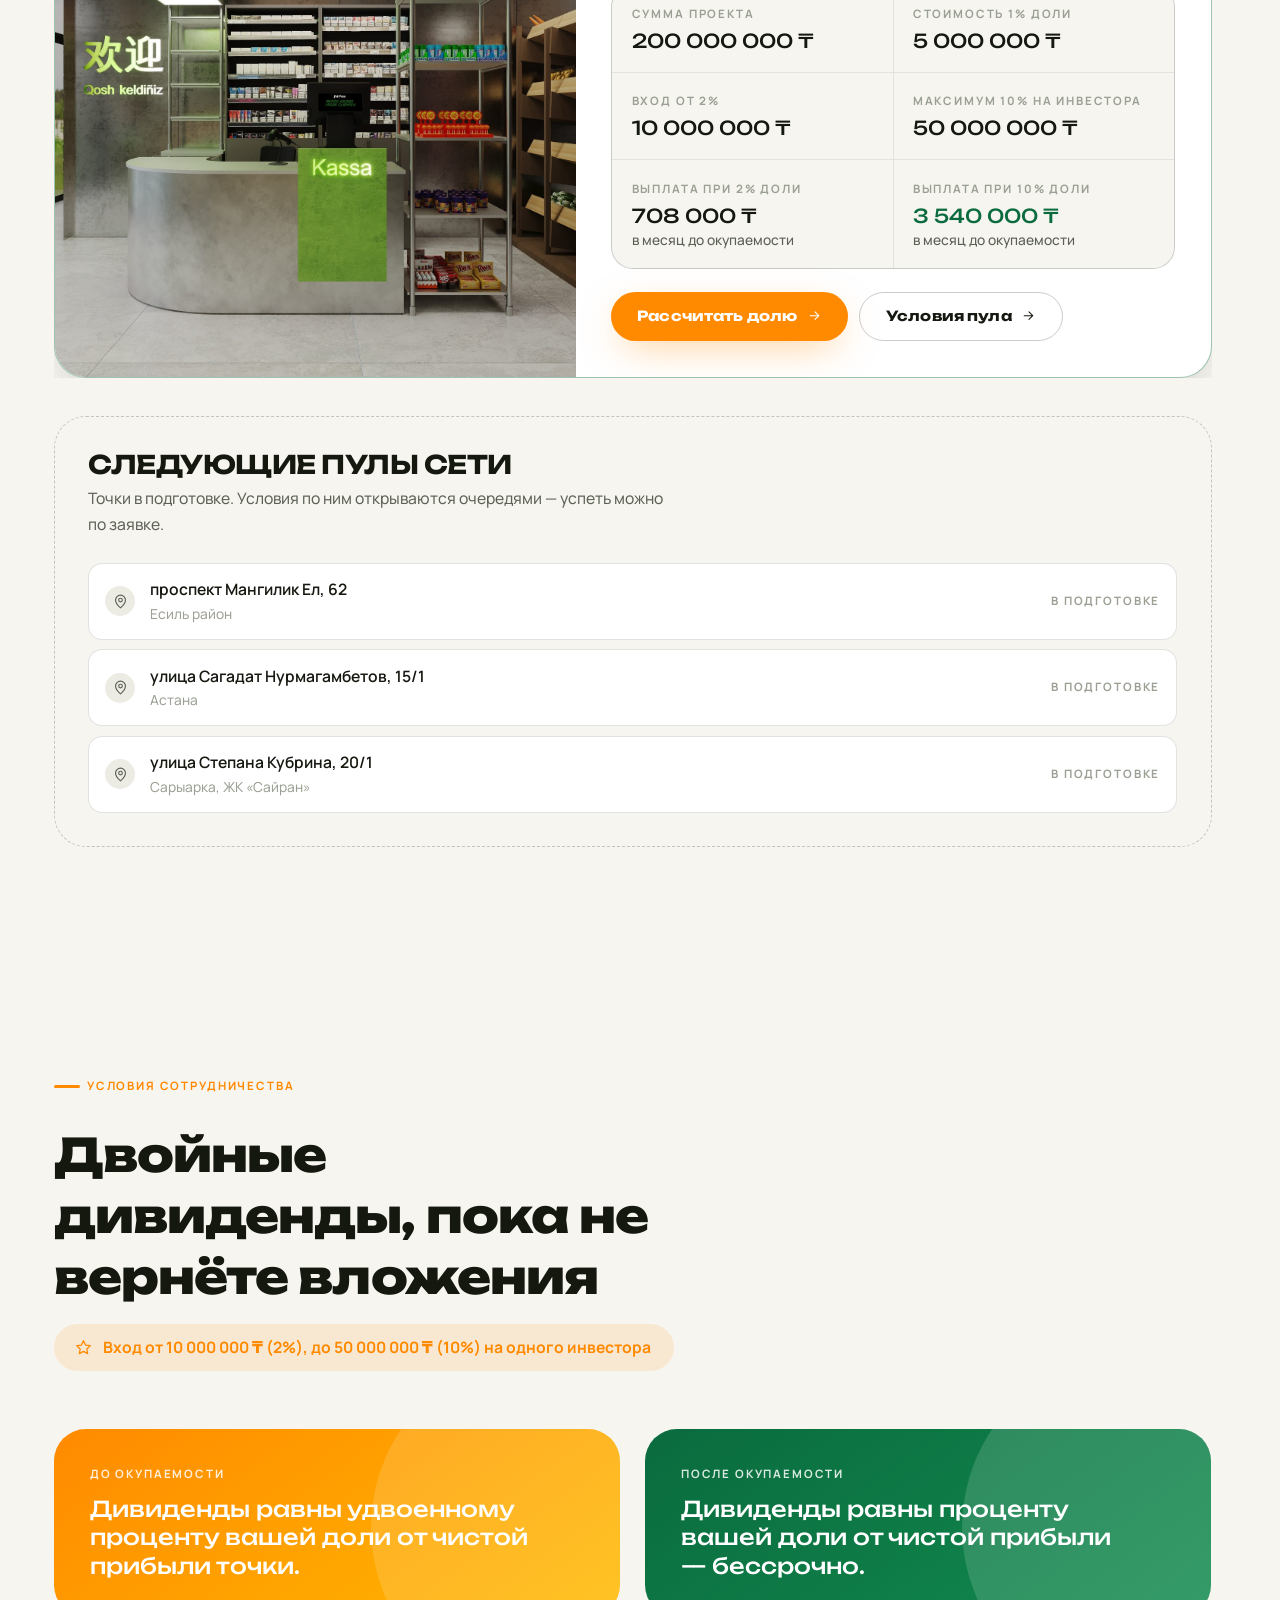
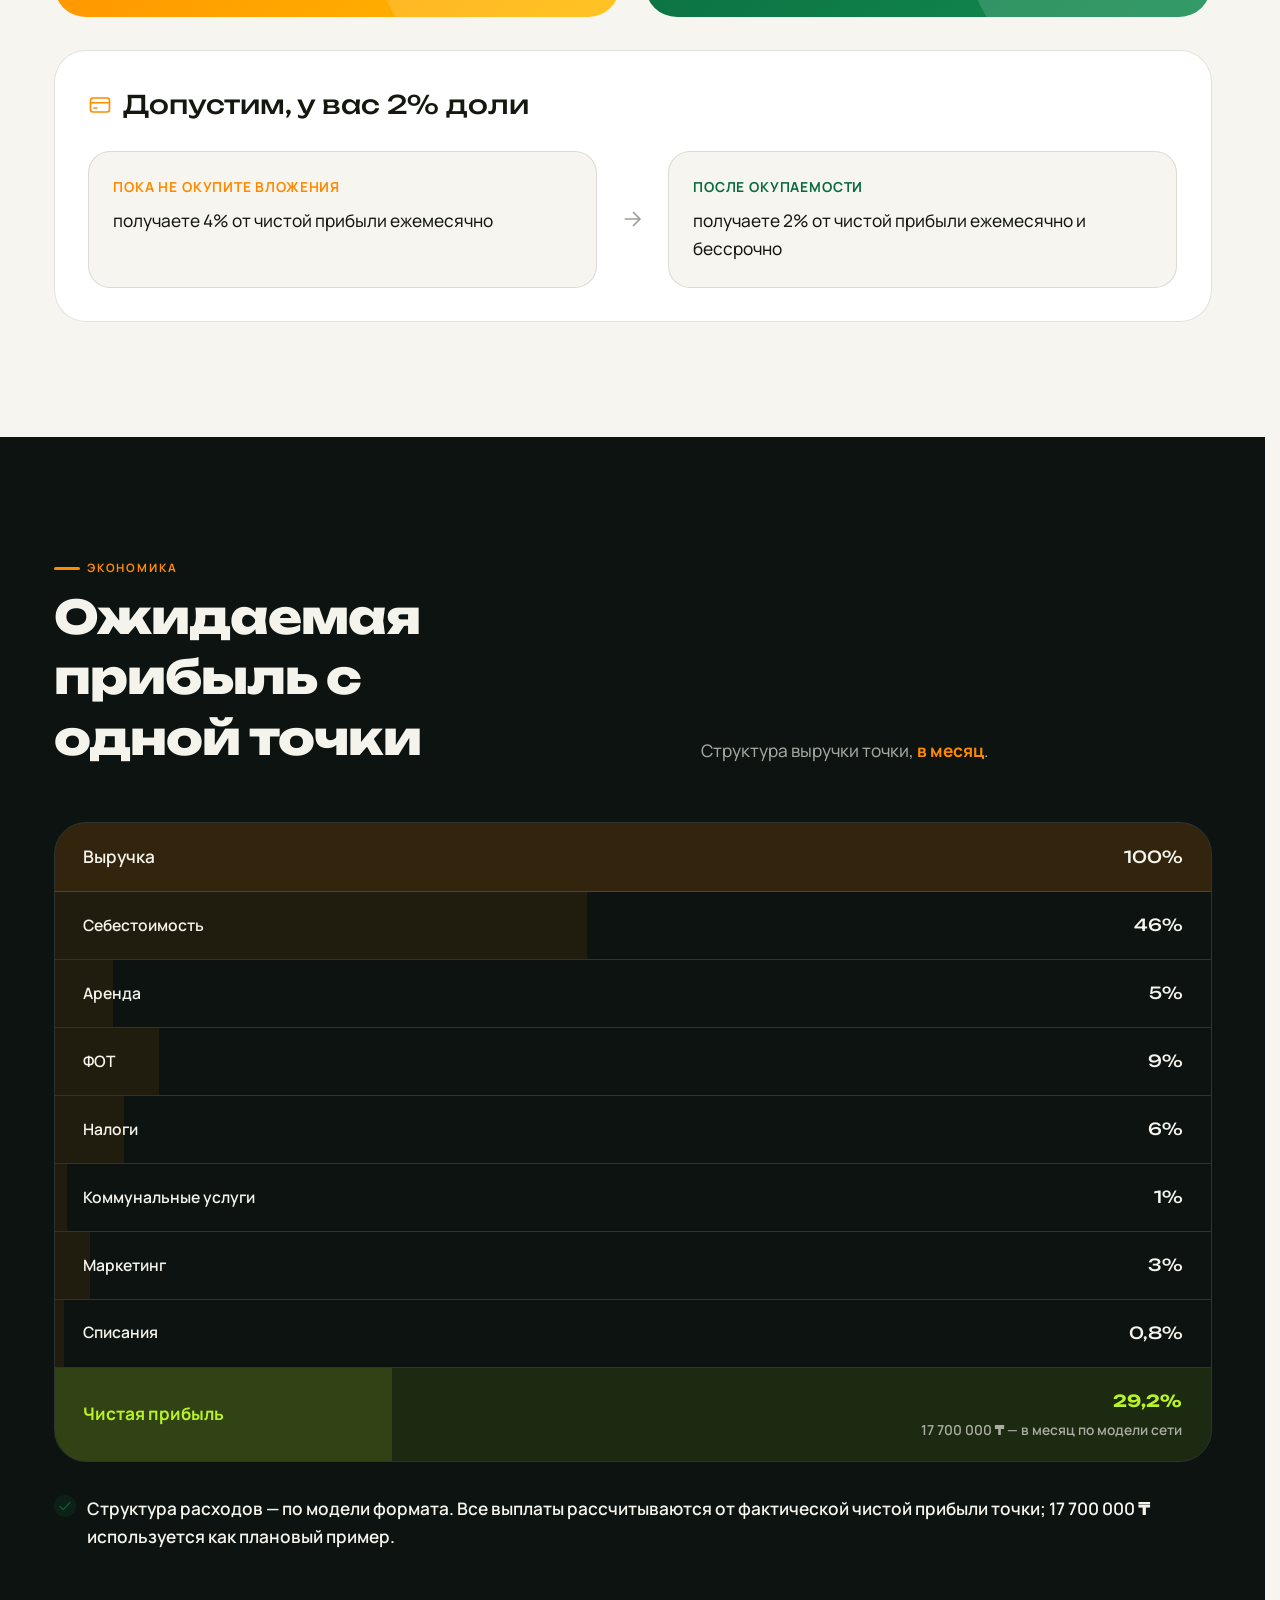
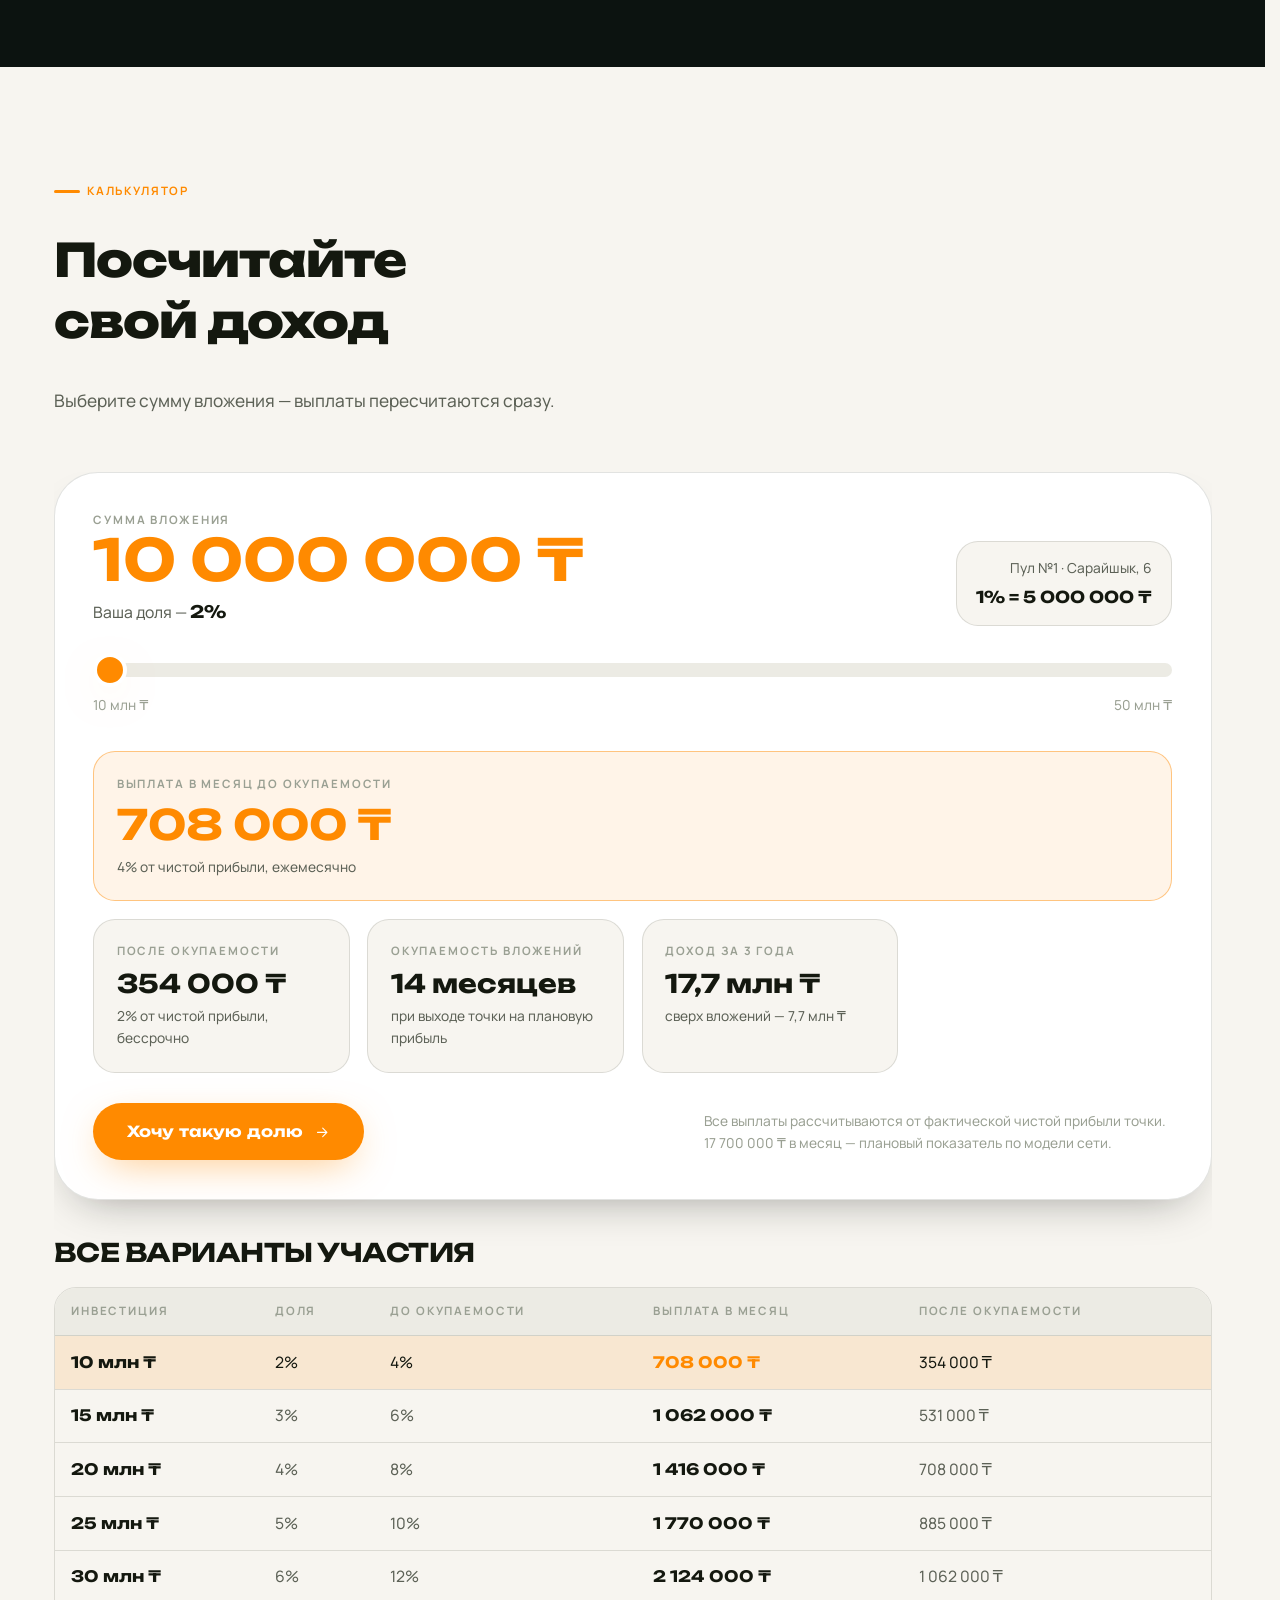
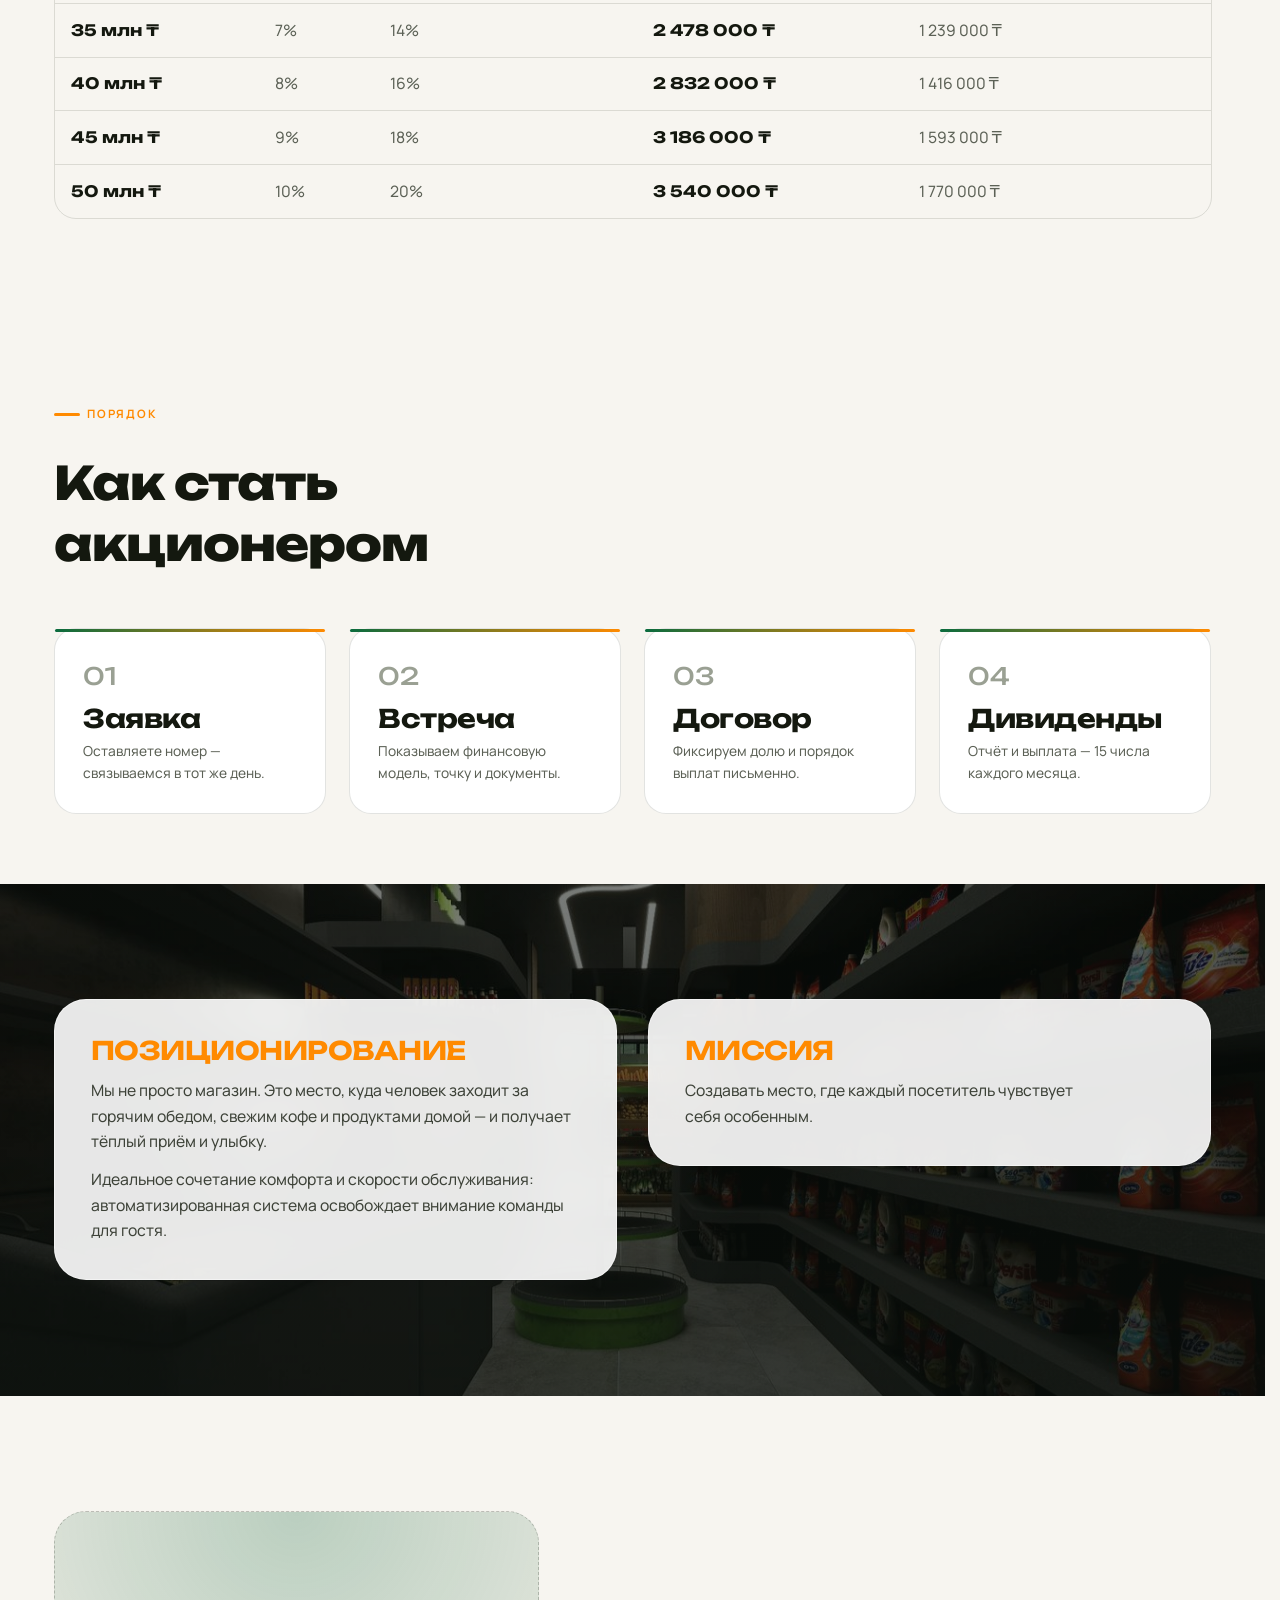
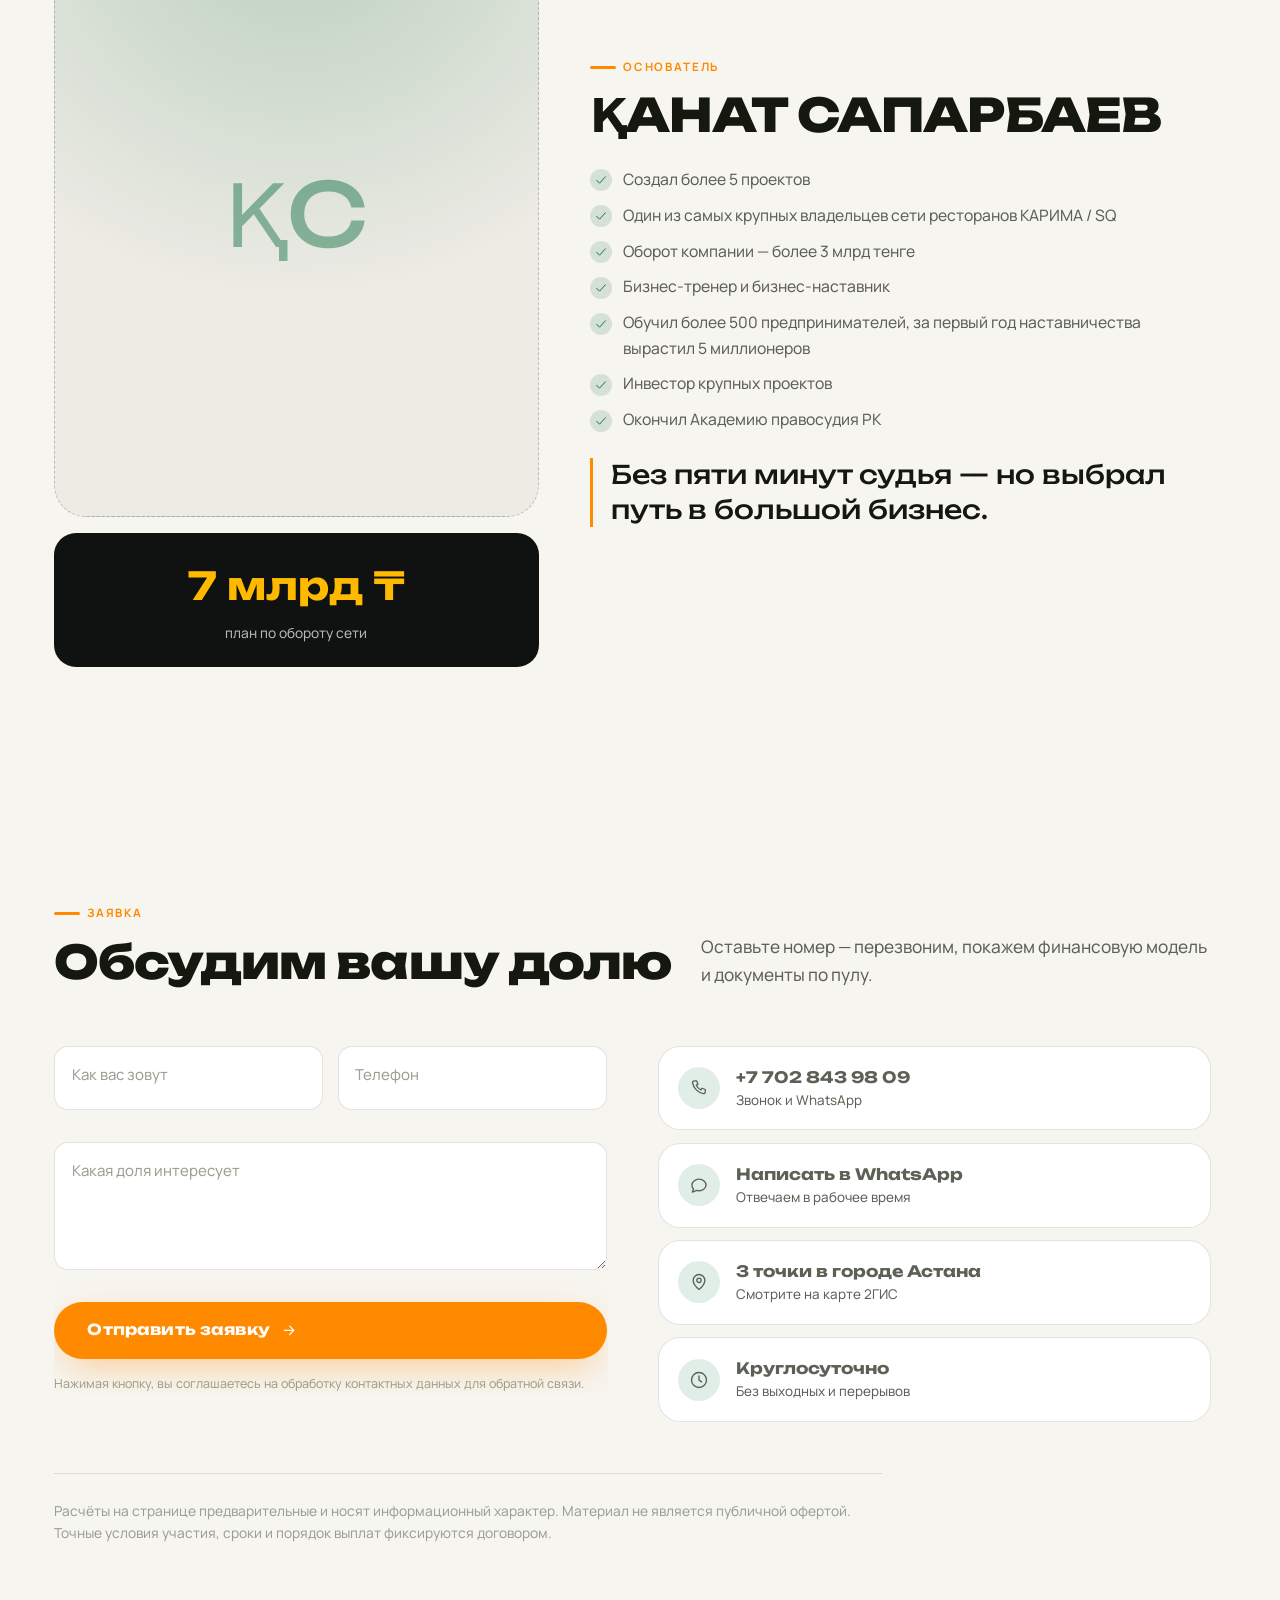
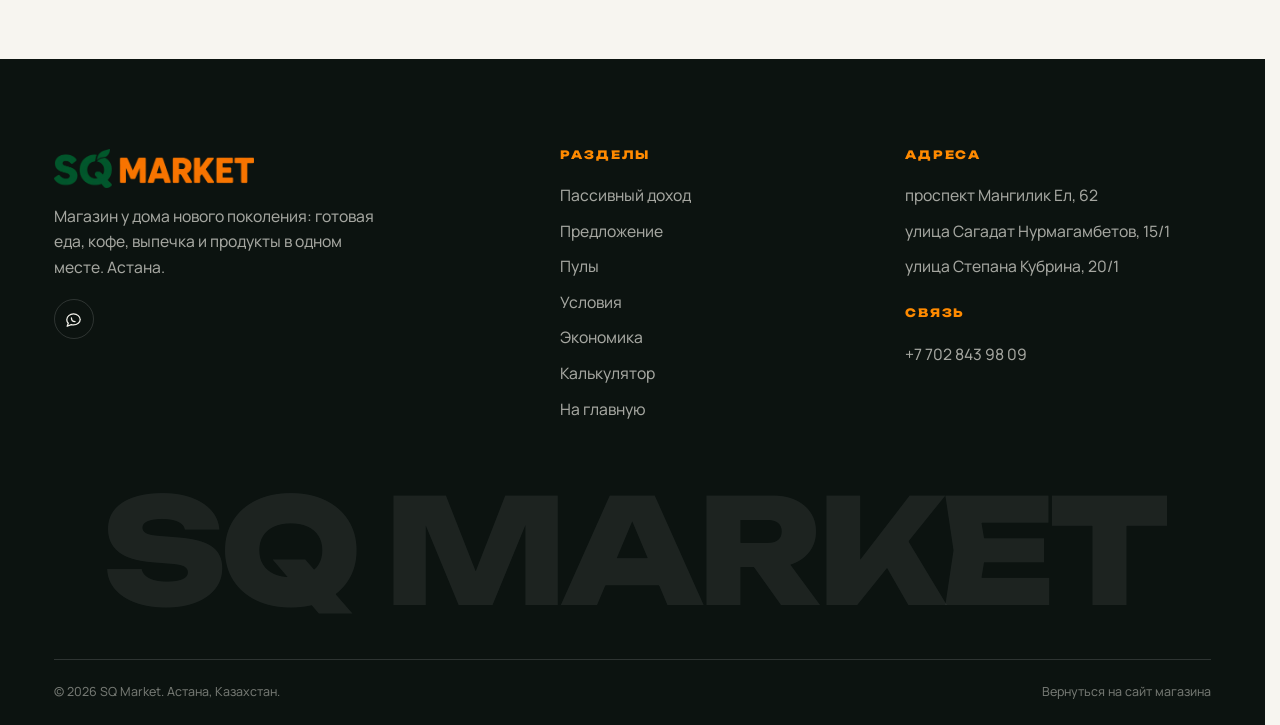
==== commit b8ea9a5f: "Калькулятор по данным клиента: 17,7 млн ₸ и девять фиксированных сумм Плановая чистая прибыль точки " ====
--- a/invest.html
+++ b/invest.html
@@ -20,12 +20,12 @@
 <link rel="preconnect" href="https://fonts.gstatic.com" crossorigin>
 <link href="https://fonts.googleapis.com/css2?family=Manrope:wght@400;500;600;700&family=Unbounded:wght@600;700;800&display=swap" rel="stylesheet">
 
-<link rel="stylesheet" href="assets/css/tokens.css?v=25">
-<link rel="stylesheet" href="assets/css/base.css?v=25">
-<link rel="stylesheet" href="assets/css/components.css?v=25">
-<link rel="stylesheet" href="assets/css/sections.css?v=25">
-<link rel="stylesheet" href="assets/css/invest.css?v=25">
-<link rel="stylesheet" href="assets/css/mobile.css?v=25">
+<link rel="stylesheet" href="assets/css/tokens.css?v=27">
+<link rel="stylesheet" href="assets/css/base.css?v=27">
+<link rel="stylesheet" href="assets/css/components.css?v=27">
+<link rel="stylesheet" href="assets/css/sections.css?v=27">
+<link rel="stylesheet" href="assets/css/invest.css?v=27">
+<link rel="stylesheet" href="assets/css/mobile.css?v=27">
 </head>
 
 <body>
@@ -344,15 +344,15 @@
 <!-- ============================================================
      СКРИПТЫ. Порядок важен.
      ============================================================ -->
-<script src="assets/js/data.js?v=25"></script>
-<script src="assets/js/invest-data.js?v=25"></script>
-<script src="assets/js/icons.js?v=25"></script>
-<script src="assets/js/core.js?v=25"></script>
-<script src="assets/js/ui.js?v=25"></script>
-<script src="assets/js/modal.js?v=25"></script>
-<script src="assets/js/nav.js?v=25"></script>
-<script src="assets/js/map.js?v=25"></script>
-<script src="assets/js/render.js?v=25"></script>
-<script src="assets/js/invest.js?v=25"></script>
+<script src="assets/js/data.js?v=27"></script>
+<script src="assets/js/invest-data.js?v=27"></script>
+<script src="assets/js/icons.js?v=27"></script>
+<script src="assets/js/core.js?v=27"></script>
+<script src="assets/js/ui.js?v=27"></script>
+<script src="assets/js/modal.js?v=27"></script>
+<script src="assets/js/nav.js?v=27"></script>
+<script src="assets/js/map.js?v=27"></script>
+<script src="assets/js/render.js?v=27"></script>
+<script src="assets/js/invest.js?v=27"></script>
 </body>
 </html>
--- a/assets/css/invest.css
+++ b/assets/css/invest.css
@@ -641,7 +641,7 @@
 .inv-row {
   position: relative;
   display: grid;
-  grid-template-columns: minmax(0, 1fr) 7ch minmax(0, 13ch);
+  grid-template-columns: minmax(0, 1fr) auto;
   align-items: center;
   gap: 1rem;
   padding: clamp(0.9rem, 1.7vw, 1.25rem) clamp(1rem, 2.2vw, 1.8rem);
@@ -665,13 +665,6 @@
 
 .inv-row__name { font-weight: 600; }
 
-.inv-row__pct {
-  font-family: var(--font-display);
-  font-size: var(--fs-small);
-  color: var(--ink-faint);
-  text-align: right;
-}
-
 .inv-row__val {
   font-family: var(--font-display);
   font-size: clamp(0.95rem, 1.3vw, 1.12rem);
@@ -679,13 +672,24 @@
   white-space: nowrap;
 }
 
+/* Приписка под значением — сумма плановой прибыли */
+.inv-row__val i {
+  display: block;
+  margin-top: 0.25rem;
+  font-family: var(--font-body);
+  font-style: normal;
+  font-size: var(--fs-small);
+  font-weight: 600;
+  white-space: normal;
+  color: var(--ink-soft);
+}
+
 .inv-row--head {
   background: color-mix(in srgb, var(--accent) 16%, transparent);
   font-size: var(--fs-lead);
 }
 
 .inv-row--head .inv-row__bar { background: transparent; }
-.inv-row--head .inv-row__pct { color: var(--ink-soft); }
 
 .inv-row--profit {
   background: color-mix(in srgb, var(--primary) 14%, transparent);
@@ -729,17 +733,26 @@
   color: var(--ink-faint);
 }
 
-.inv-calc__share {
-  display: flex;
-  align-items: baseline;
-  gap: 0.1em;
-  font-family: var(--font-display);
-  line-height: 1;
+.inv-calc__sum {
+  font-family: var(--font-display);
+  font-size: clamp(1.9rem, 5vw, 3.6rem);
+  font-weight: 800;
+  line-height: 1.05;
   color: var(--accent);
-}
-
-.inv-calc__share b { font-size: clamp(3rem, 8vw, 5.6rem); font-weight: 800; }
-.inv-calc__share i { font-size: clamp(1.4rem, 3vw, 2.4rem); font-style: normal; }
+  white-space: nowrap;
+}
+
+.inv-calc__part {
+  margin-top: 0.45rem;
+  font-size: var(--fs-body);
+  color: var(--ink-soft);
+}
+
+.inv-calc__part b {
+  font-family: var(--font-display);
+  font-size: 1.1em;
+  color: var(--ink);
+}
 
 .inv-calc__pool {
   text-align: right;
@@ -874,7 +887,81 @@
   margin-top: clamp(1.3rem, 2.4vw, 2rem);
 }
 
-.inv-calc__foot .faint { font-size: var(--fs-small); }
+.inv-calc__foot .faint { font-size: var(--fs-small); max-width: 52ch; }
+
+/* --- Таблица всех вариантов участия --- */
+.inv-variants { margin-top: clamp(1.6rem, 3vw, 2.6rem); }
+
+.inv-variants h3 {
+  font-size: var(--fs-h3);
+  text-transform: uppercase;
+  margin-bottom: clamp(0.8rem, 1.6vw, 1.2rem);
+}
+
+/* Узкий экран: таблица скроллится внутри себя, страница — нет */
+.inv-variants__scroll {
+  overflow-x: auto;
+  border: 1px solid var(--line);
+  border-radius: var(--r-md);
+  -webkit-overflow-scrolling: touch;
+}
+
+.inv-variants table {
+  width: 100%;
+  border-collapse: collapse;
+  min-width: 520px;
+}
+
+.inv-variants th {
+  padding: 0.9rem 1rem;
+  text-align: left;
+  font-size: var(--fs-micro);
+  font-weight: 700;
+  letter-spacing: var(--tracking-label);
+  text-transform: uppercase;
+  color: var(--ink-faint);
+  background: var(--bg-sunk);
+  white-space: nowrap;
+}
+
+.inv-variants td {
+  padding: 0.85rem 1rem;
+  border-top: 1px solid var(--line);
+  white-space: nowrap;
+  color: var(--ink-soft);
+}
+
+.inv-variants tbody tr {
+  cursor: pointer;
+  transition: background var(--t-fast) var(--e-out);
+}
+
+.inv-variants tbody tr:hover { background: color-mix(in srgb, var(--accent) 7%, transparent); }
+
+.inv-variants tbody tr:focus-visible {
+  outline: 2px solid var(--accent);
+  outline-offset: -2px;
+}
+
+.inv-variants td b {
+  font-family: var(--font-display);
+  color: var(--ink);
+}
+
+.inv-variants td.is-key {
+  font-family: var(--font-display);
+  font-weight: 700;
+  color: var(--ink);
+}
+
+/* Выбранный в калькуляторе вариант */
+.inv-variants tbody tr.is-on {
+  background: color-mix(in srgb, var(--accent) 13%, transparent);
+}
+
+.inv-variants tbody tr.is-on td,
+.inv-variants tbody tr.is-on td b { color: var(--ink); }
+.inv-variants tbody tr.is-on td.is-key { color: var(--accent); }
 
 /* ============================================================
    8. КАК СТАТЬ АКЦИОНЕРОМ
@@ -1142,15 +1229,58 @@
   .inv-next__list li { grid-template-columns: auto minmax(0, 1fr); }
   .inv-next__list em { grid-column: 2; }
 
-  /* Таблица экономики: процент уезжает под название */
+  /* Таблица экономики: название слева, доля справа */
   .inv-row {
-    grid-template-columns: minmax(0, 1fr) auto;
     gap: 0.2rem 1rem;
     padding: 0.9rem 1rem;
   }
-  .inv-row__name { grid-column: 1; }
-  .inv-row__val { grid-column: 2; grid-row: 1; }
-  .inv-row__pct { grid-column: 1; grid-row: 2; text-align: left; }
+  .inv-row__val i { text-align: right; }
+
+  /* Таблица вариантов на телефоне — карточки, а не прокрутка вбок:
+     горизонтальный свайп внутри страницы ловит палец (та же причина,
+     по которой на главной убраны карусели). */
+  .inv-variants__scroll { overflow: visible; border: 0; }
+  .inv-variants table { display: block; min-width: 0; }
+  .inv-variants thead { display: none; }
+  .inv-variants tbody { display: grid; gap: 0.6rem; }
+
+  .inv-variants tbody tr {
+    display: grid;
+    grid-template-columns: repeat(2, minmax(0, 1fr));
+    gap: 0.55rem 0.9rem;
+    padding: 1rem;
+    border: 1px solid var(--line);
+    border-radius: var(--r-md);
+    background: var(--bg-elev);
+  }
+
+  .inv-variants td {
+    display: grid;
+    gap: 0.15rem;
+    padding: 0;
+    border: 0;
+    white-space: normal;
+  }
+
+  .inv-variants td::before {
+    content: attr(data-l);
+    font-size: var(--fs-micro);
+    font-weight: 700;
+    letter-spacing: var(--tracking-label);
+    text-transform: uppercase;
+    color: var(--ink-faint);
+  }
+
+  /* Сумма вложения — шапка карточки */
+  .inv-variants td:first-child {
+    grid-column: 1 / -1;
+    padding-bottom: 0.55rem;
+    border-bottom: 1px solid var(--line);
+  }
+
+  .inv-variants td:first-child b { font-size: 1.25rem; }
+  .inv-variants td.is-key { color: var(--accent); }
+  .inv-variants tbody tr.is-on { border-color: var(--accent); }
 
   /* Ползунок под палец: полоса толще, бегунок крупнее */
   .inv-calc__slider input[type="range"] { height: 20px; }
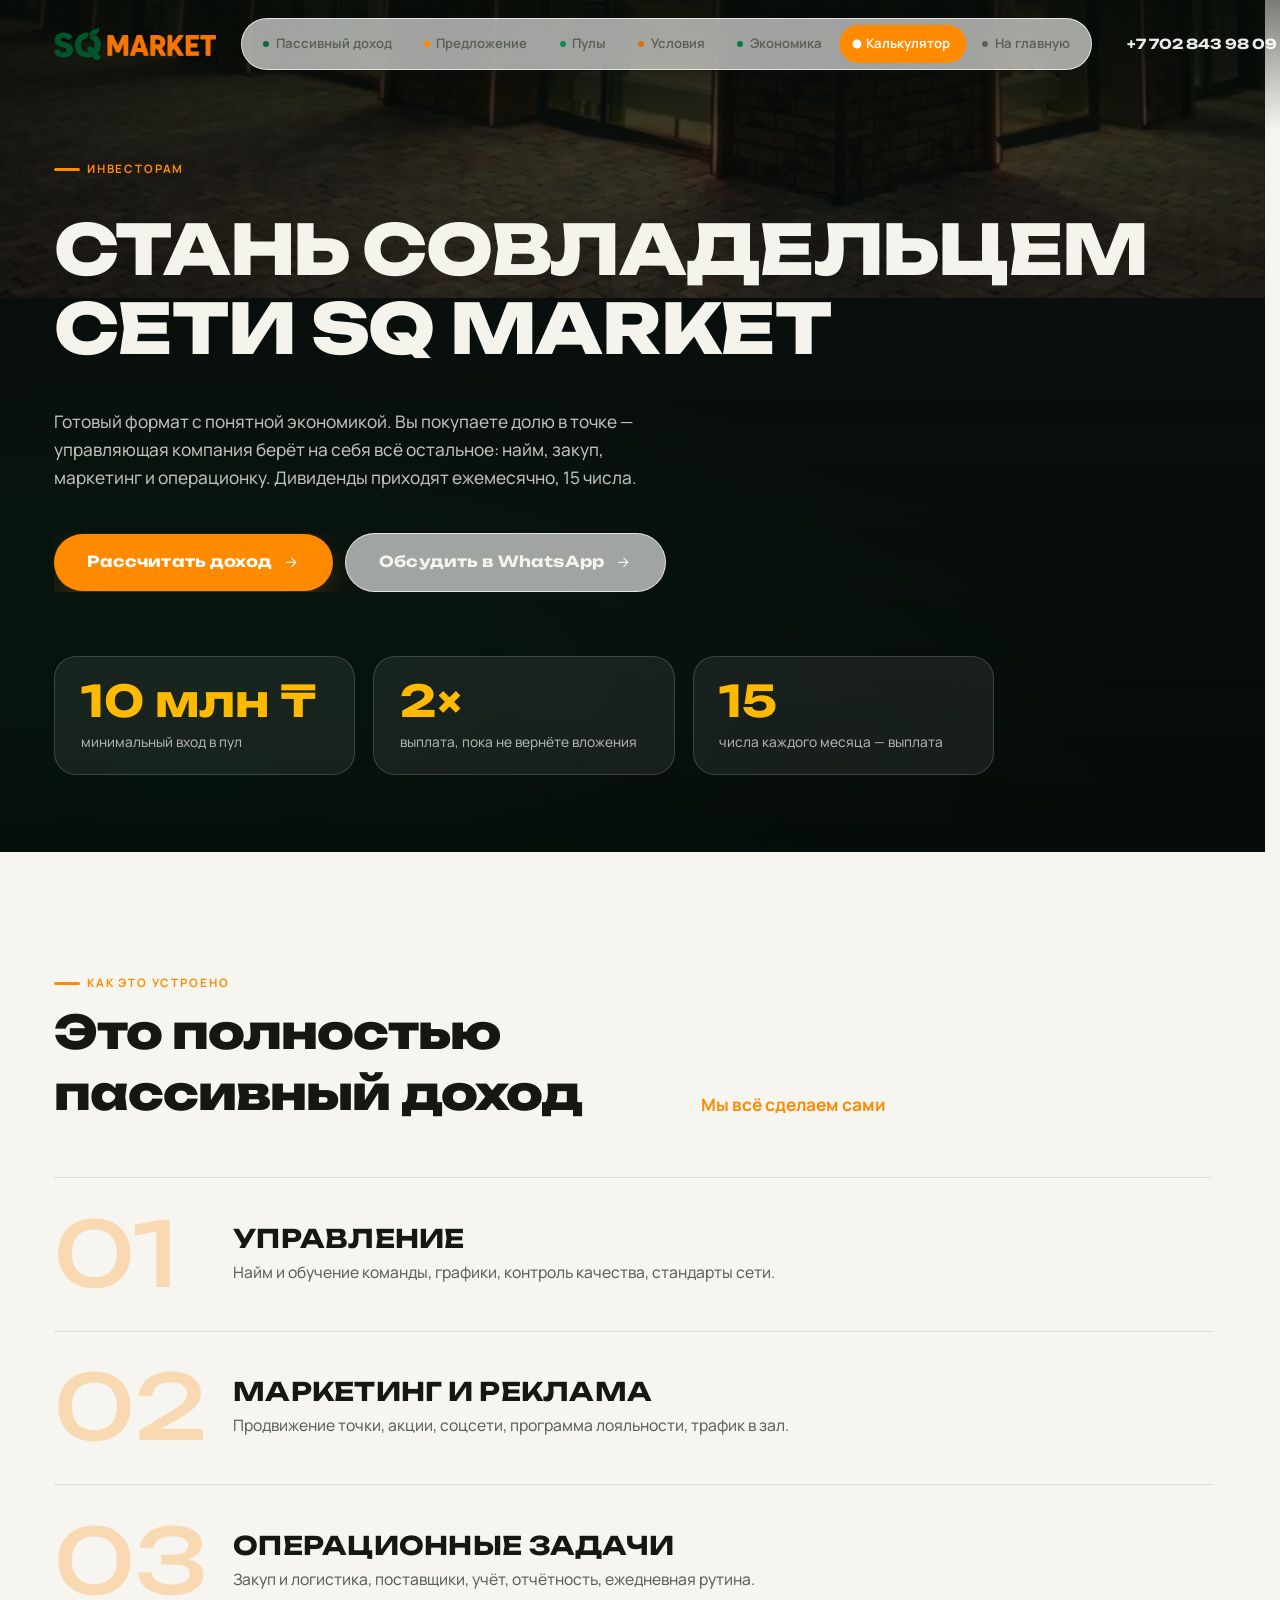
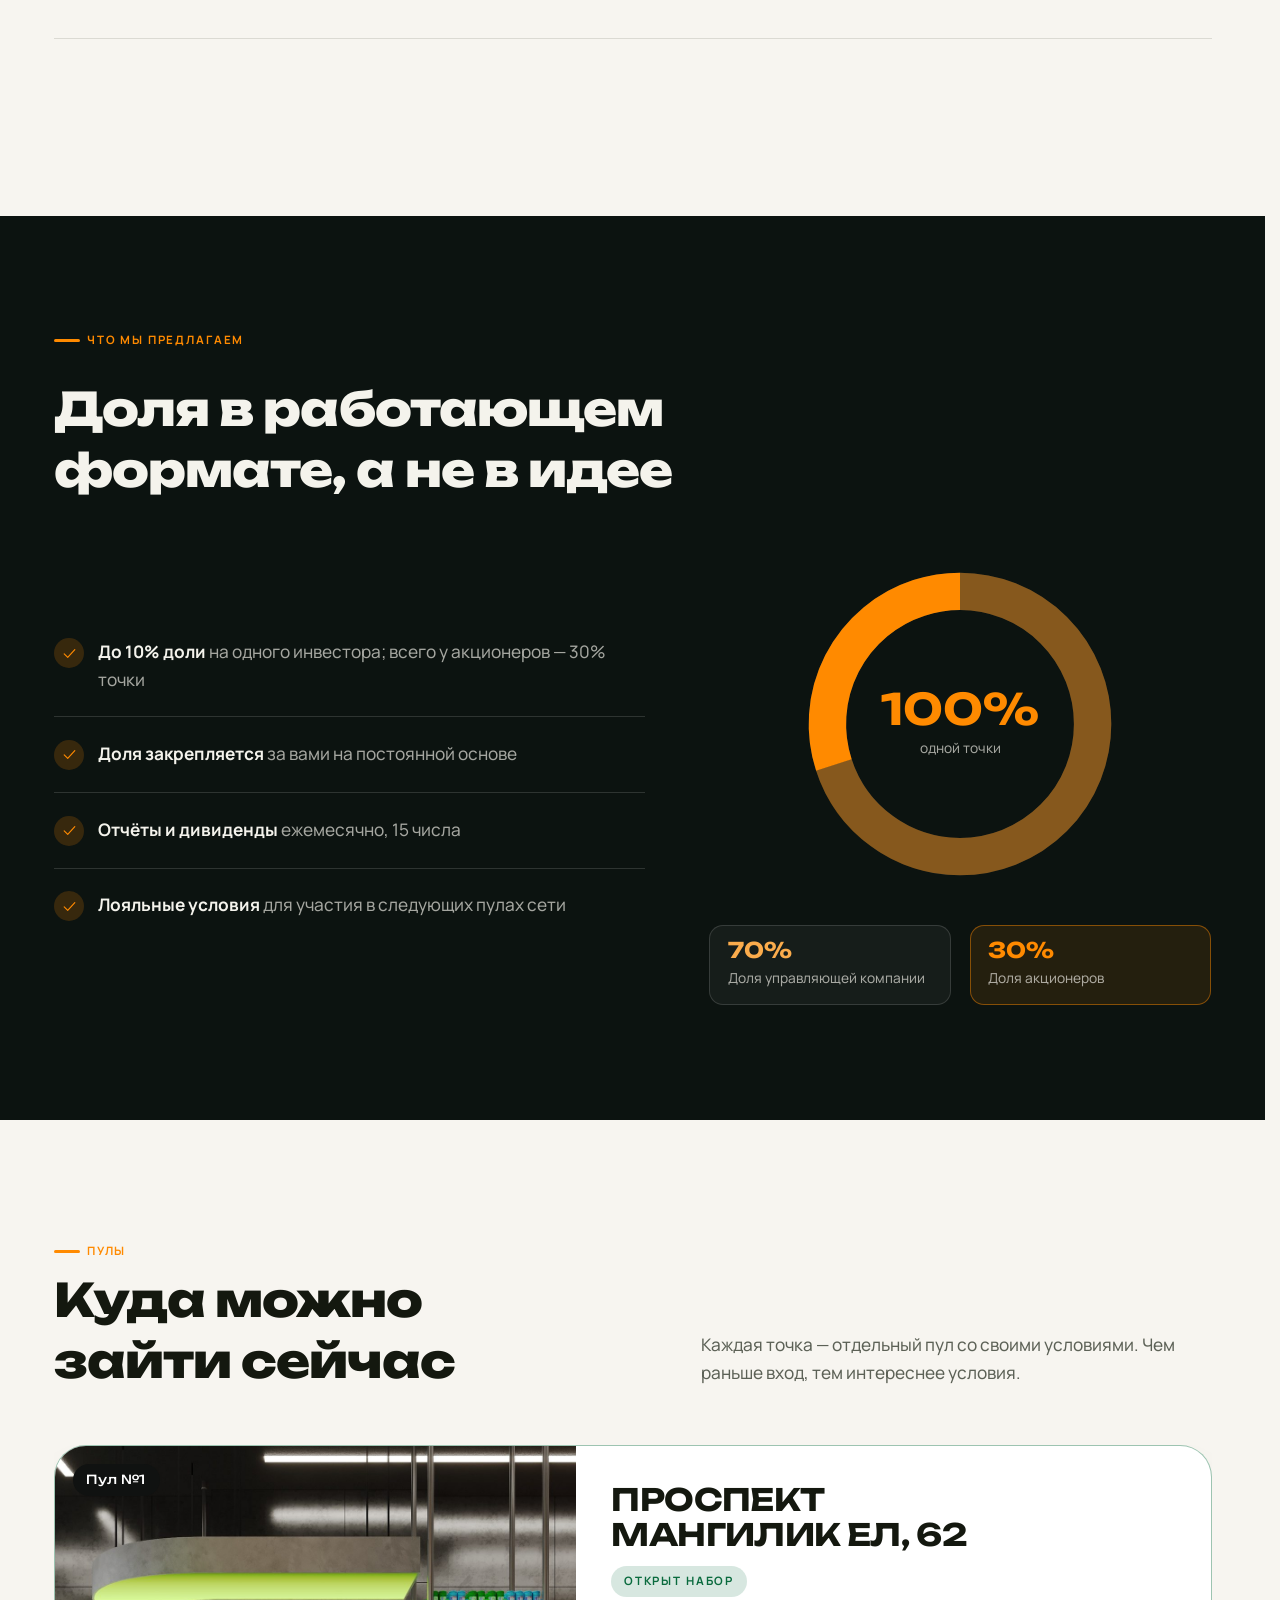
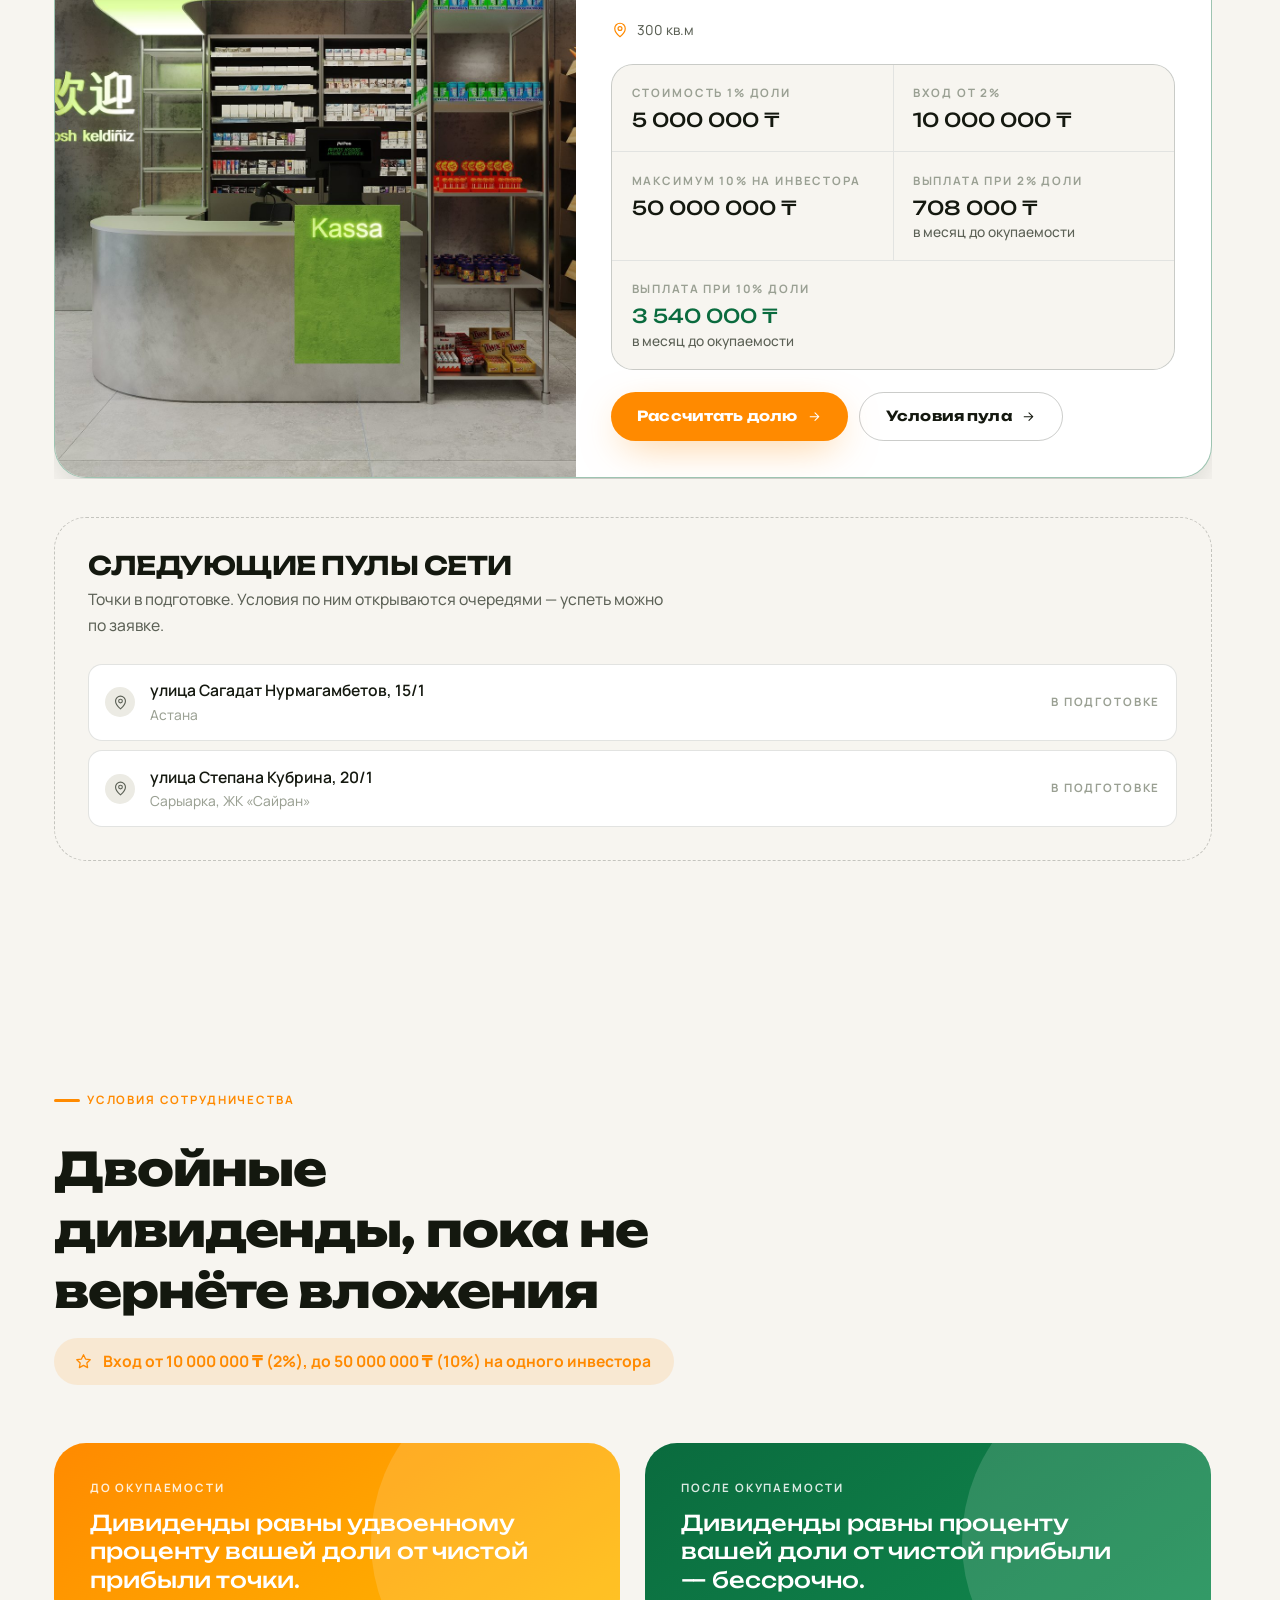
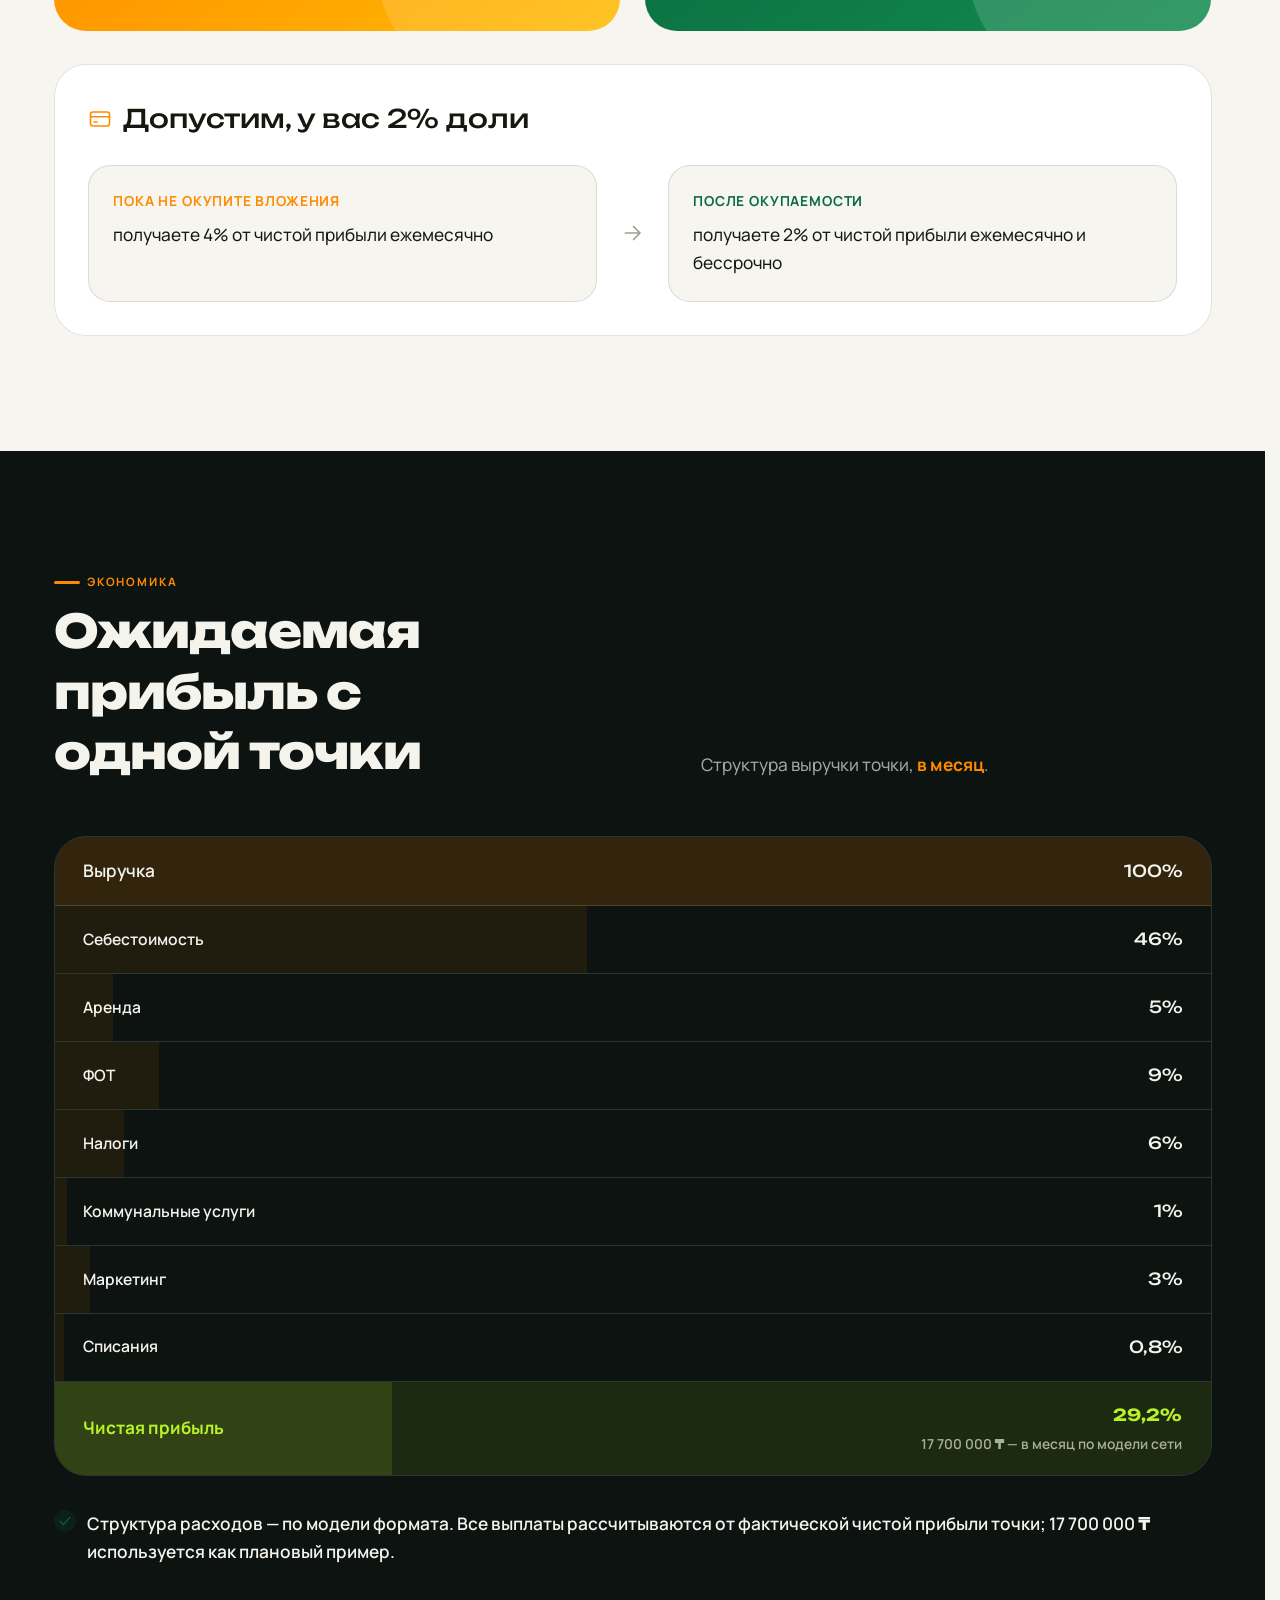
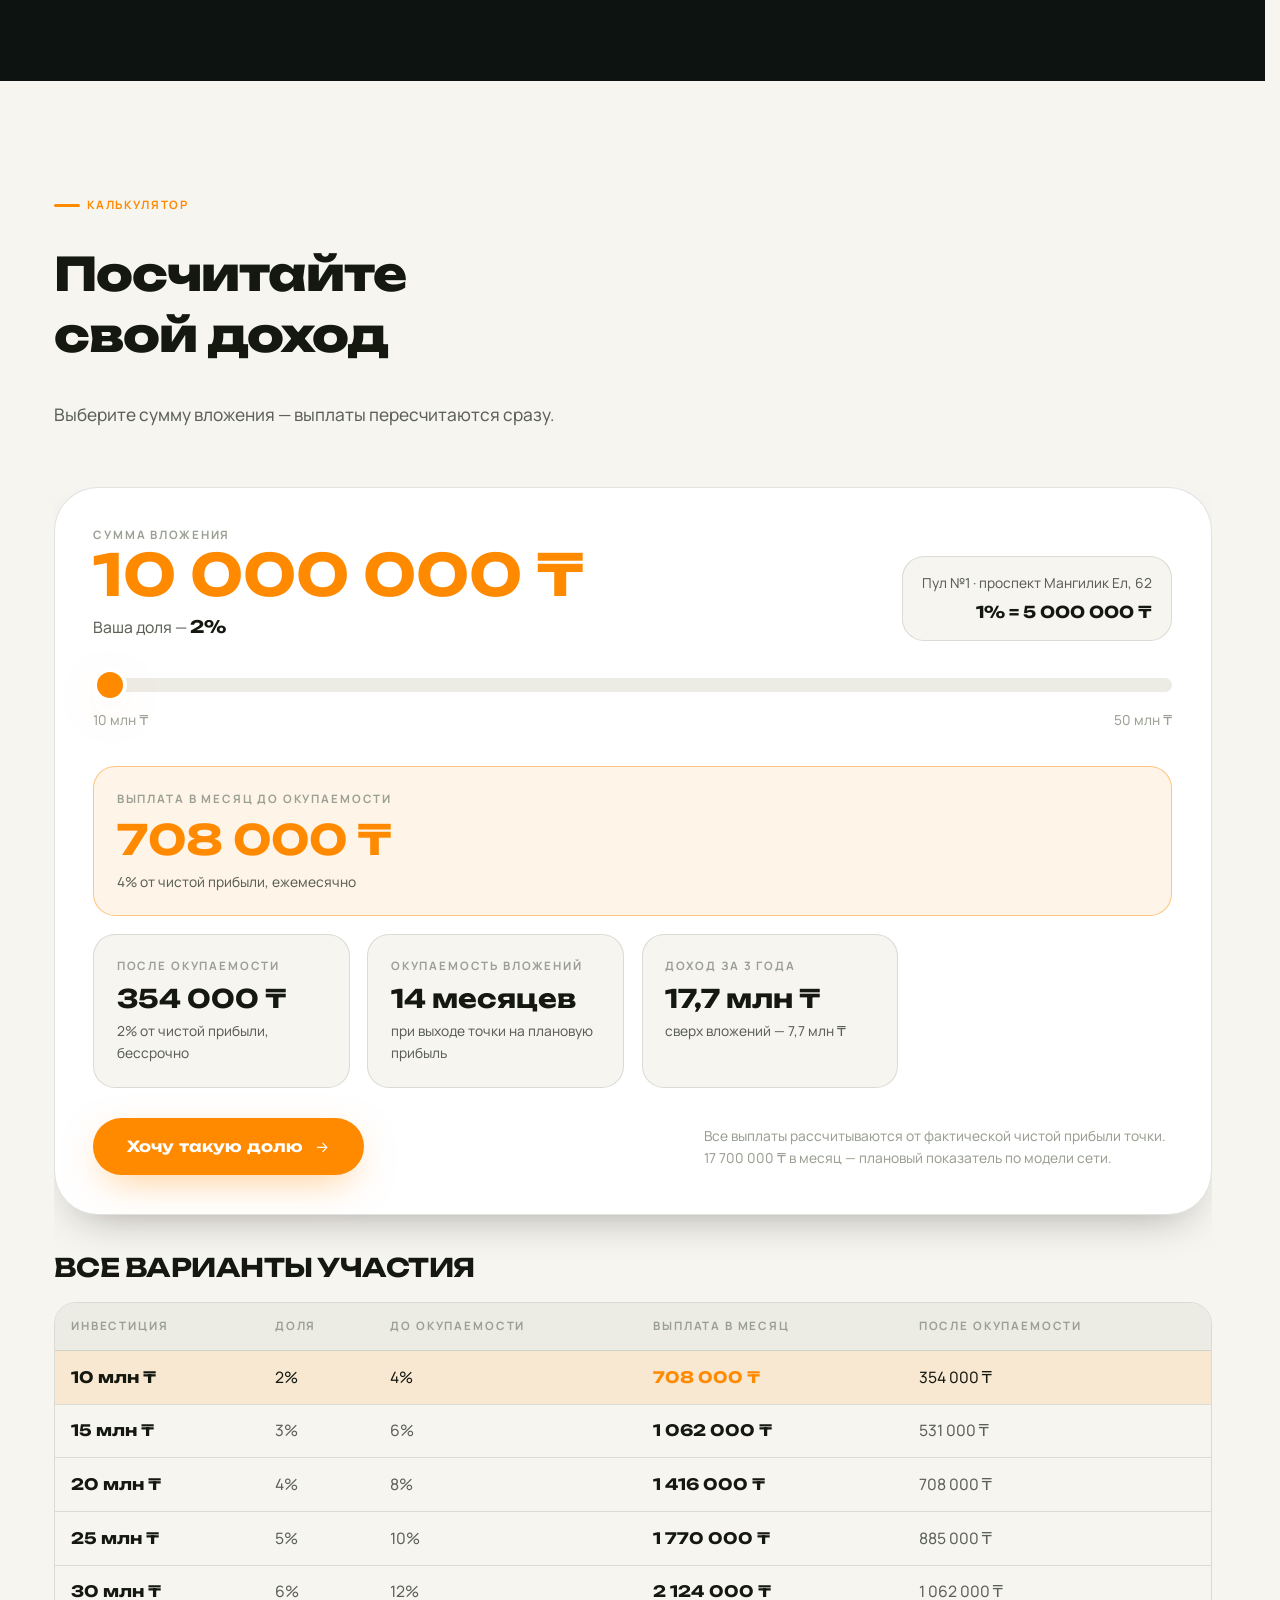
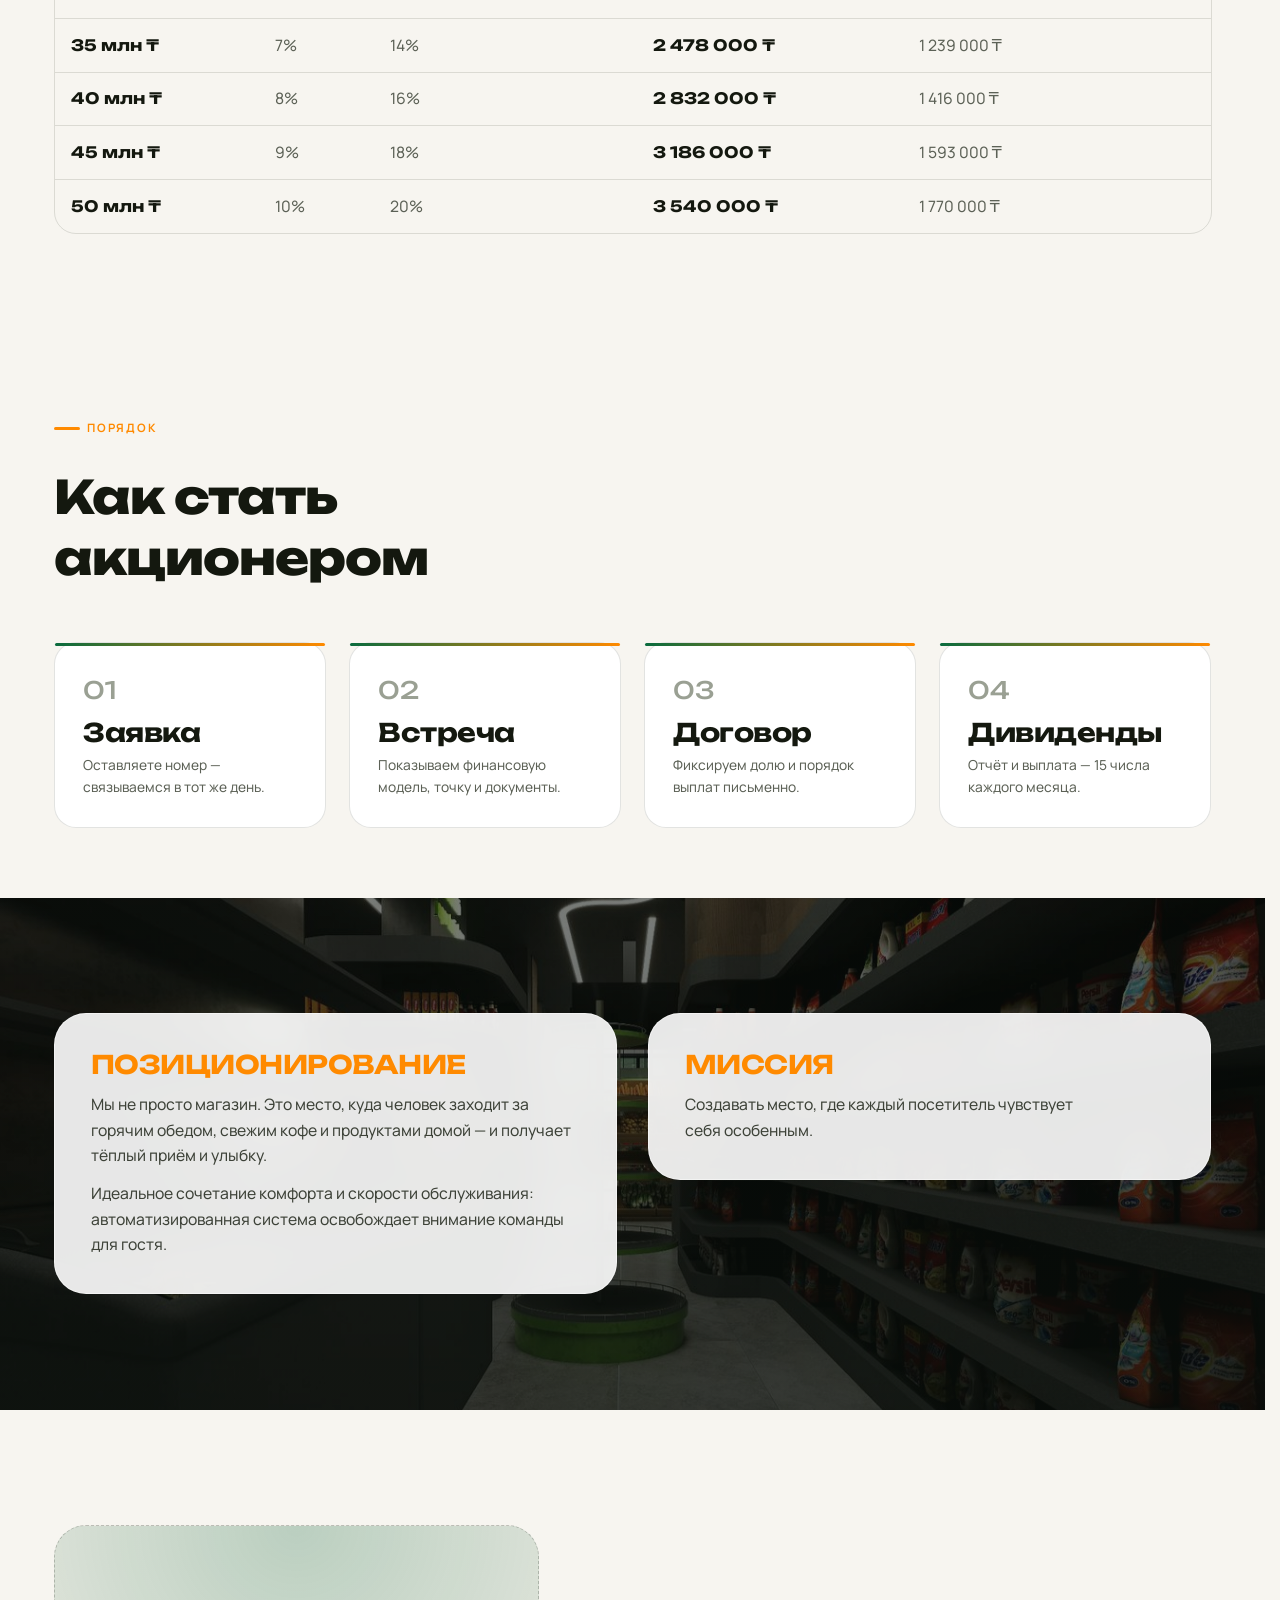
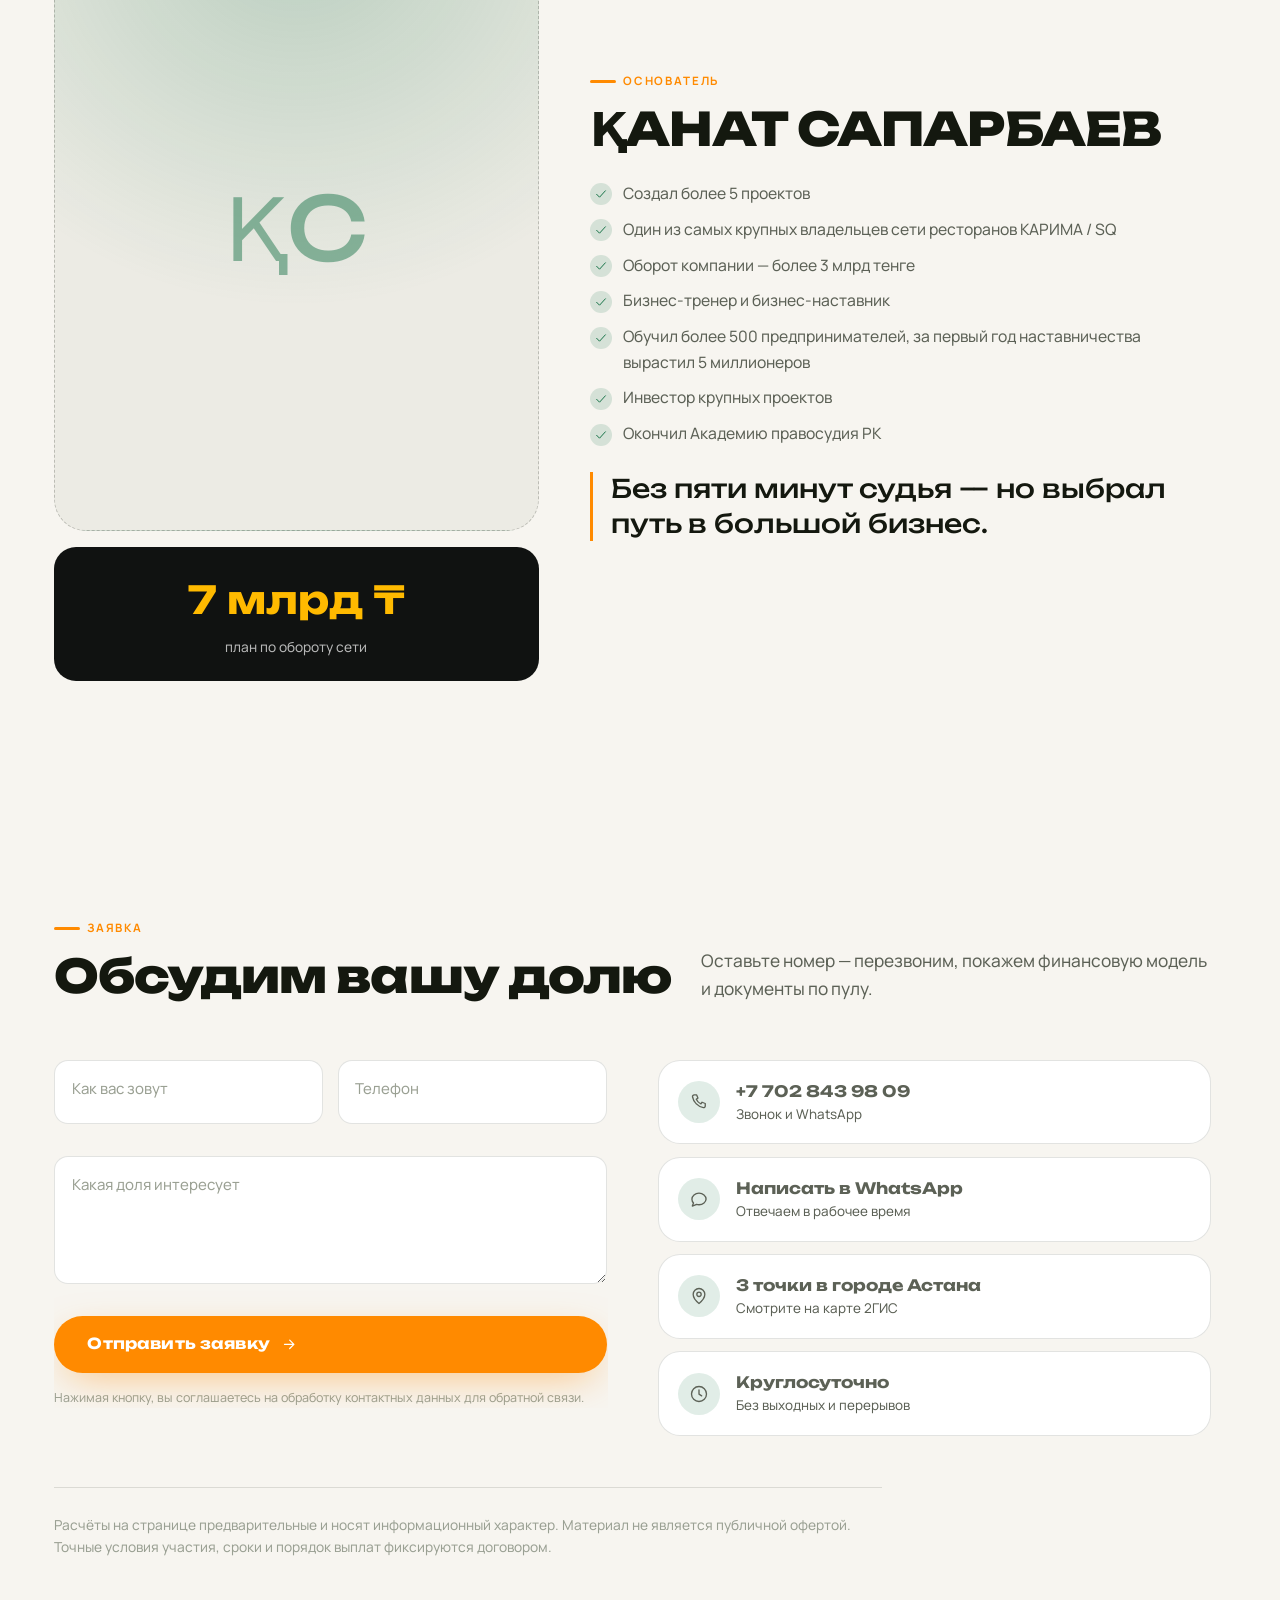
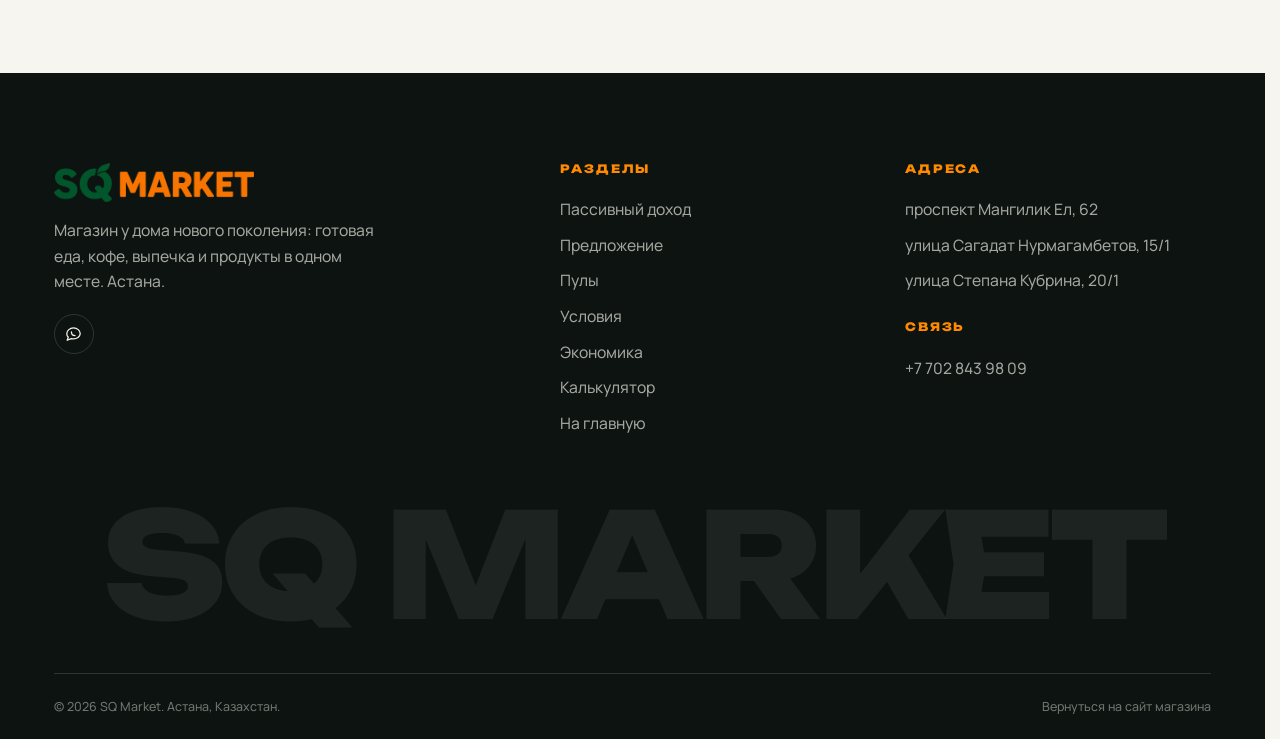
==== commit 449e727b: "Пул №1 — Мангилик Ел, 62; сумма проекта убрана Адрес пула заменён на проспект Мангилик Ел, 62, и это" ====
--- a/invest.html
+++ b/invest.html
@@ -20,12 +20,12 @@
 <link rel="preconnect" href="https://fonts.gstatic.com" crossorigin>
 <link href="https://fonts.googleapis.com/css2?family=Manrope:wght@400;500;600;700&family=Unbounded:wght@600;700;800&display=swap" rel="stylesheet">
 
-<link rel="stylesheet" href="assets/css/tokens.css?v=27">
-<link rel="stylesheet" href="assets/css/base.css?v=27">
-<link rel="stylesheet" href="assets/css/components.css?v=27">
-<link rel="stylesheet" href="assets/css/sections.css?v=27">
-<link rel="stylesheet" href="assets/css/invest.css?v=27">
-<link rel="stylesheet" href="assets/css/mobile.css?v=27">
+<link rel="stylesheet" href="assets/css/tokens.css?v=29">
+<link rel="stylesheet" href="assets/css/base.css?v=29">
+<link rel="stylesheet" href="assets/css/components.css?v=29">
+<link rel="stylesheet" href="assets/css/sections.css?v=29">
+<link rel="stylesheet" href="assets/css/invest.css?v=29">
+<link rel="stylesheet" href="assets/css/mobile.css?v=29">
 </head>
 
 <body>
@@ -344,15 +344,15 @@
 <!-- ============================================================
      СКРИПТЫ. Порядок важен.
      ============================================================ -->
-<script src="assets/js/data.js?v=27"></script>
-<script src="assets/js/invest-data.js?v=27"></script>
-<script src="assets/js/icons.js?v=27"></script>
-<script src="assets/js/core.js?v=27"></script>
-<script src="assets/js/ui.js?v=27"></script>
-<script src="assets/js/modal.js?v=27"></script>
-<script src="assets/js/nav.js?v=27"></script>
-<script src="assets/js/map.js?v=27"></script>
-<script src="assets/js/render.js?v=27"></script>
-<script src="assets/js/invest.js?v=27"></script>
+<script src="assets/js/data.js?v=29"></script>
+<script src="assets/js/invest-data.js?v=29"></script>
+<script src="assets/js/icons.js?v=29"></script>
+<script src="assets/js/core.js?v=29"></script>
+<script src="assets/js/ui.js?v=29"></script>
+<script src="assets/js/modal.js?v=29"></script>
+<script src="assets/js/nav.js?v=29"></script>
+<script src="assets/js/map.js?v=29"></script>
+<script src="assets/js/render.js?v=29"></script>
+<script src="assets/js/invest.js?v=29"></script>
 </body>
 </html>
--- a/assets/css/invest.css
+++ b/assets/css/invest.css
@@ -429,6 +429,9 @@
 }
 
 .inv-pool__nums > div:last-child dd { color: var(--primary); }
+
+/* Нечётное число ячеек — последняя занимает ряд целиком, без дыры справа */
+.inv-pool__nums > div:last-child:nth-child(odd) { grid-column: 1 / -1; }
 
 .inv-pool__bar { display: grid; gap: 0.5rem; }
 
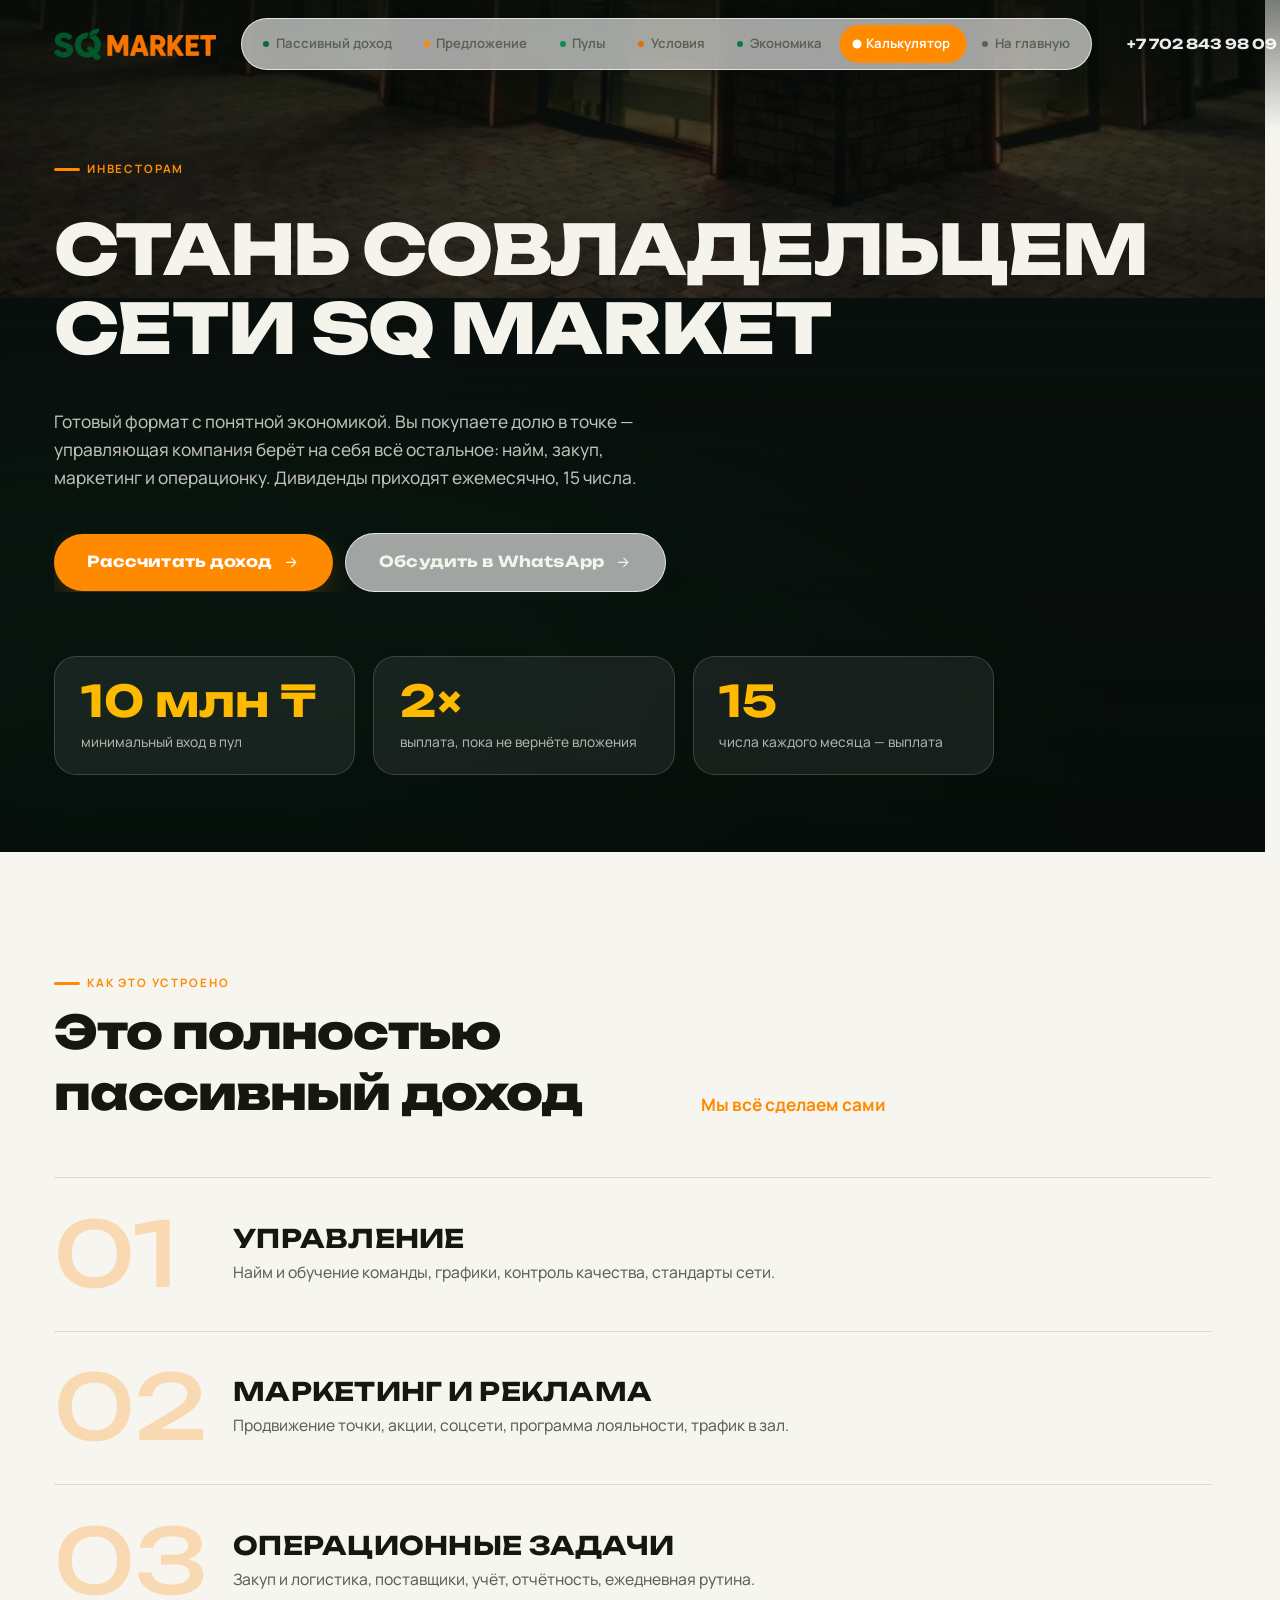
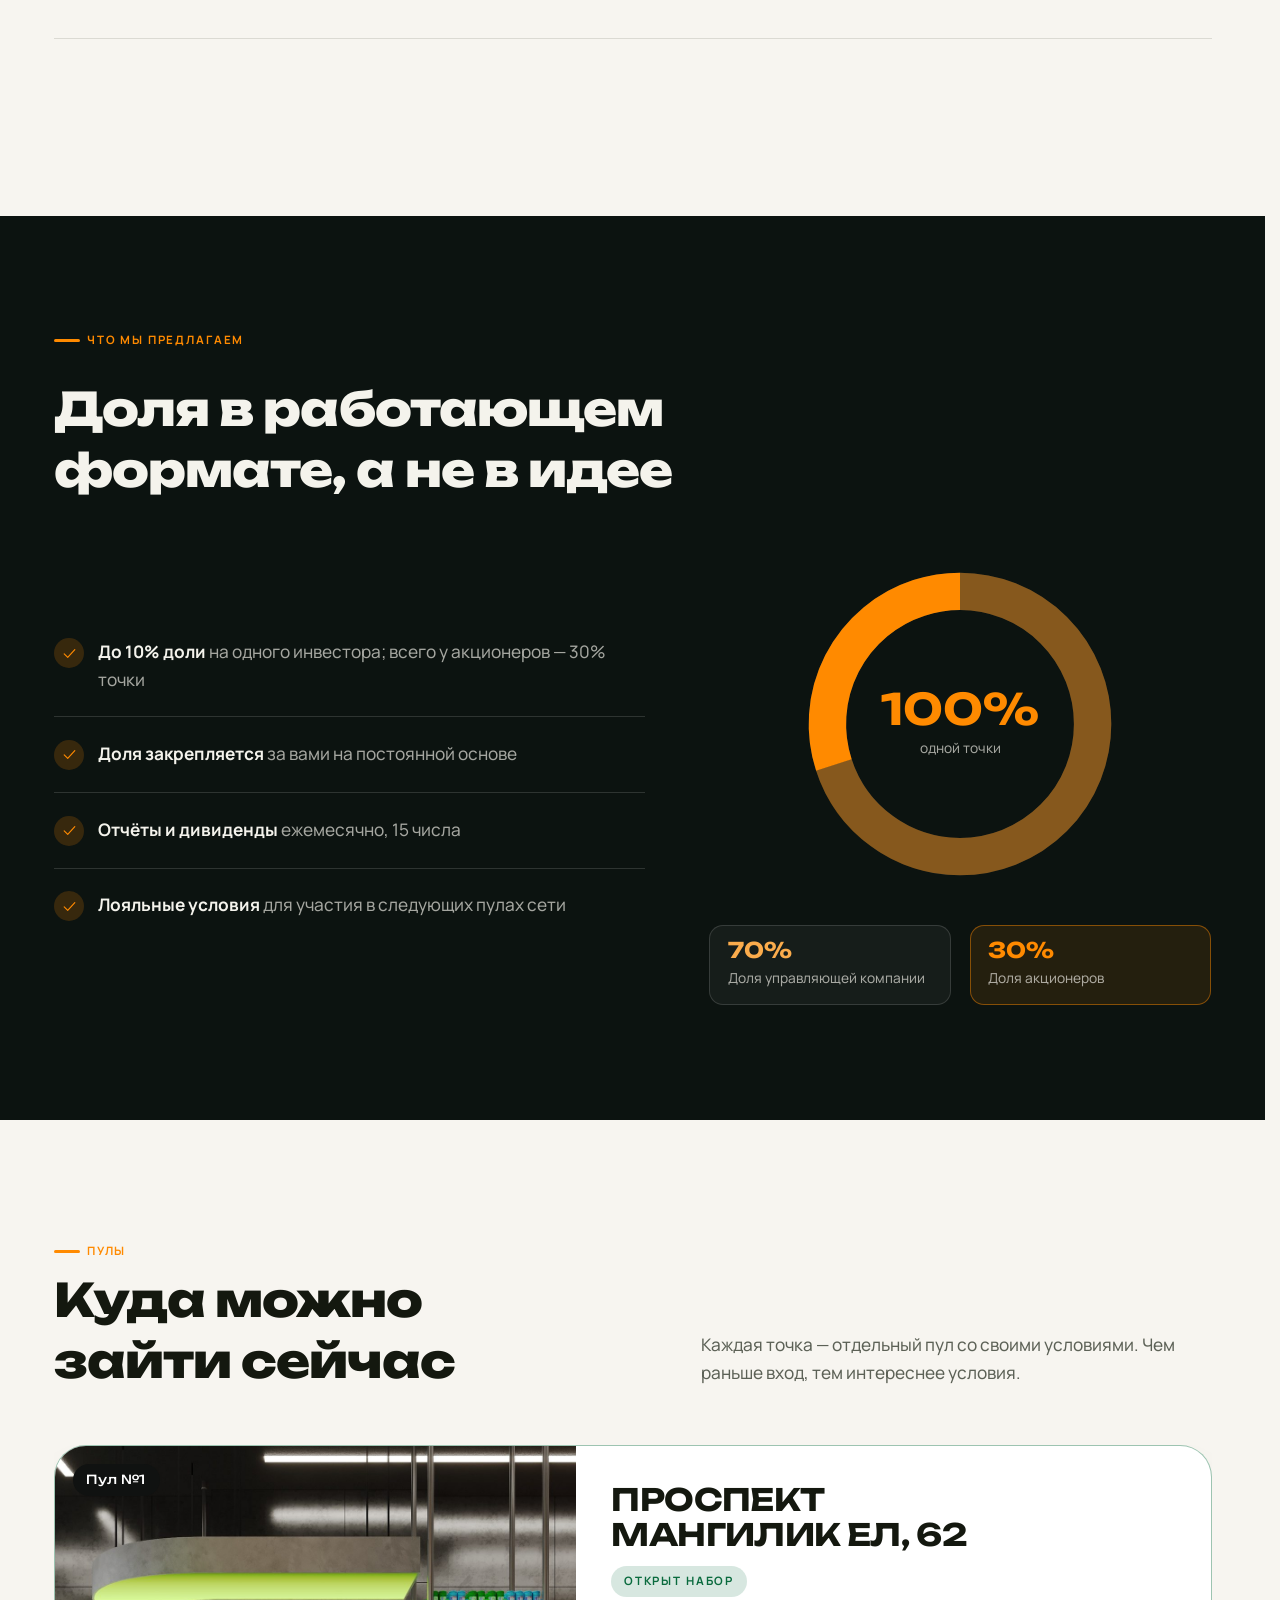
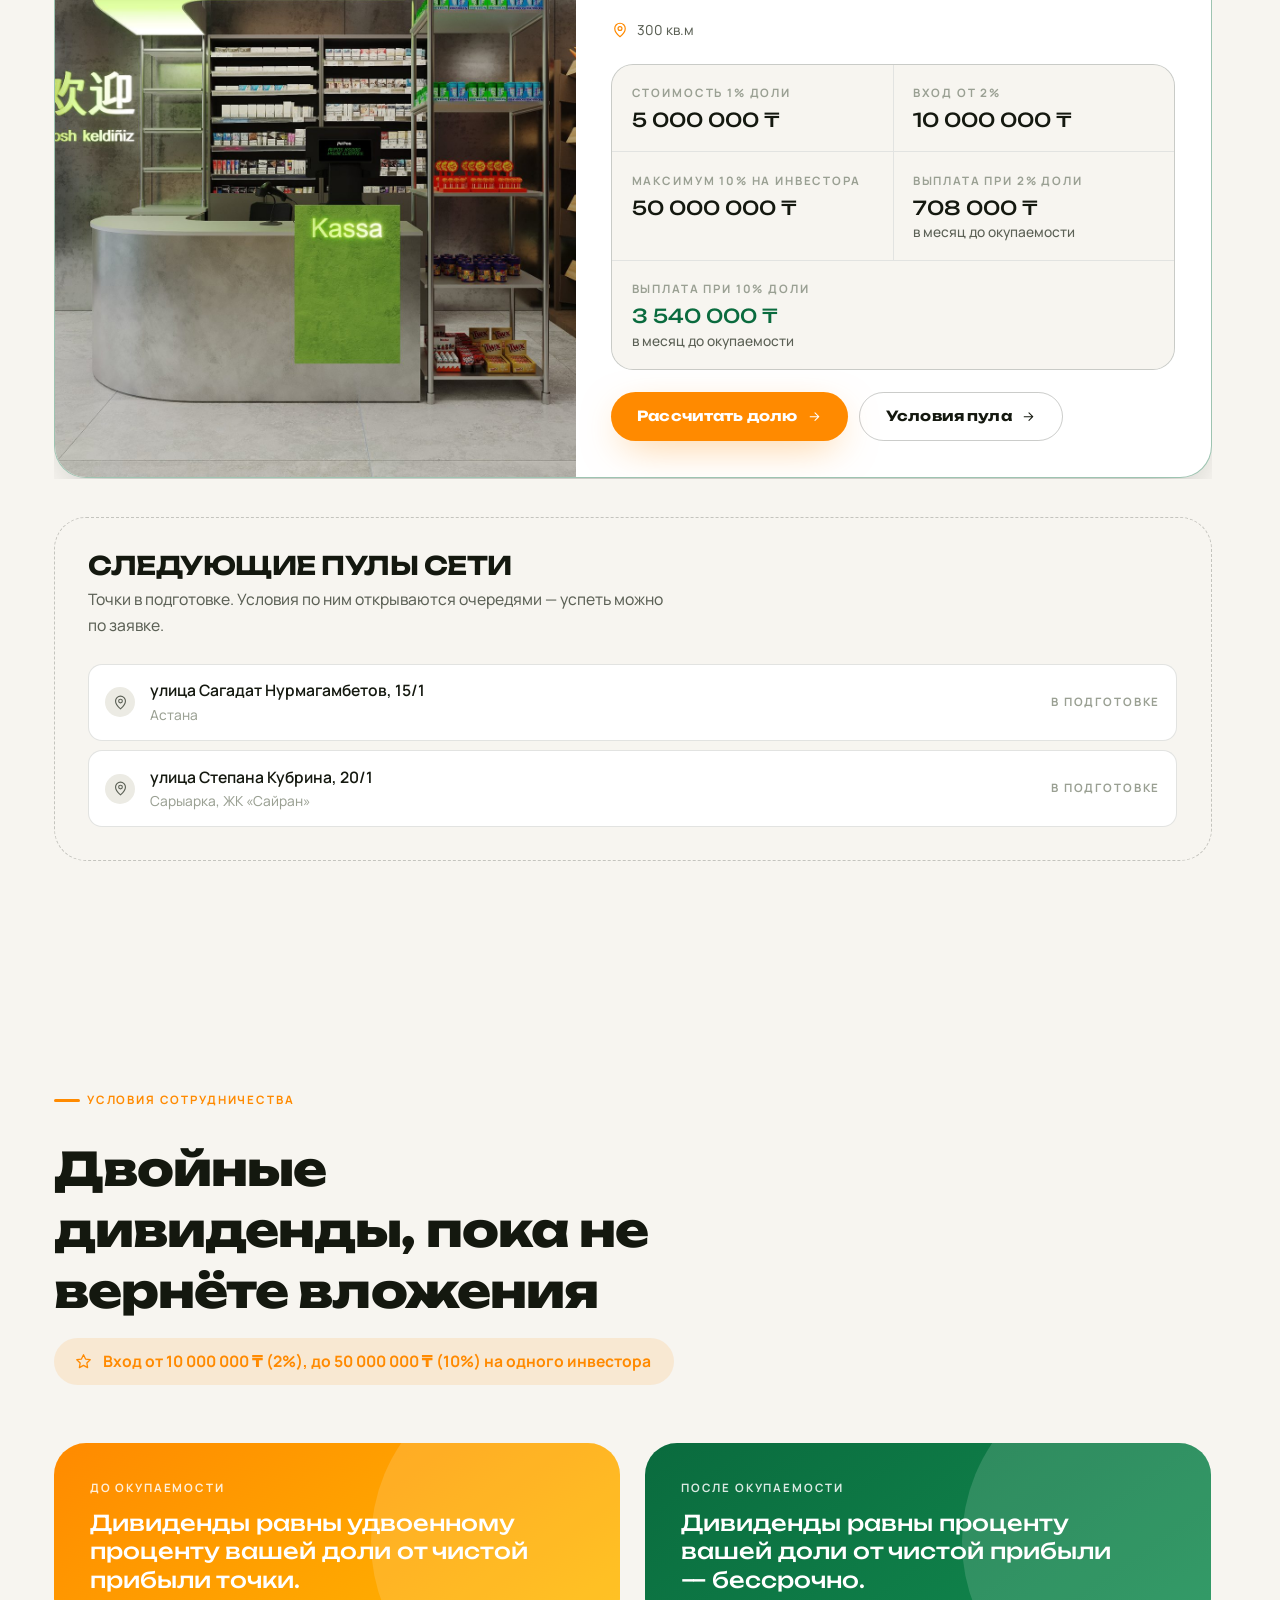
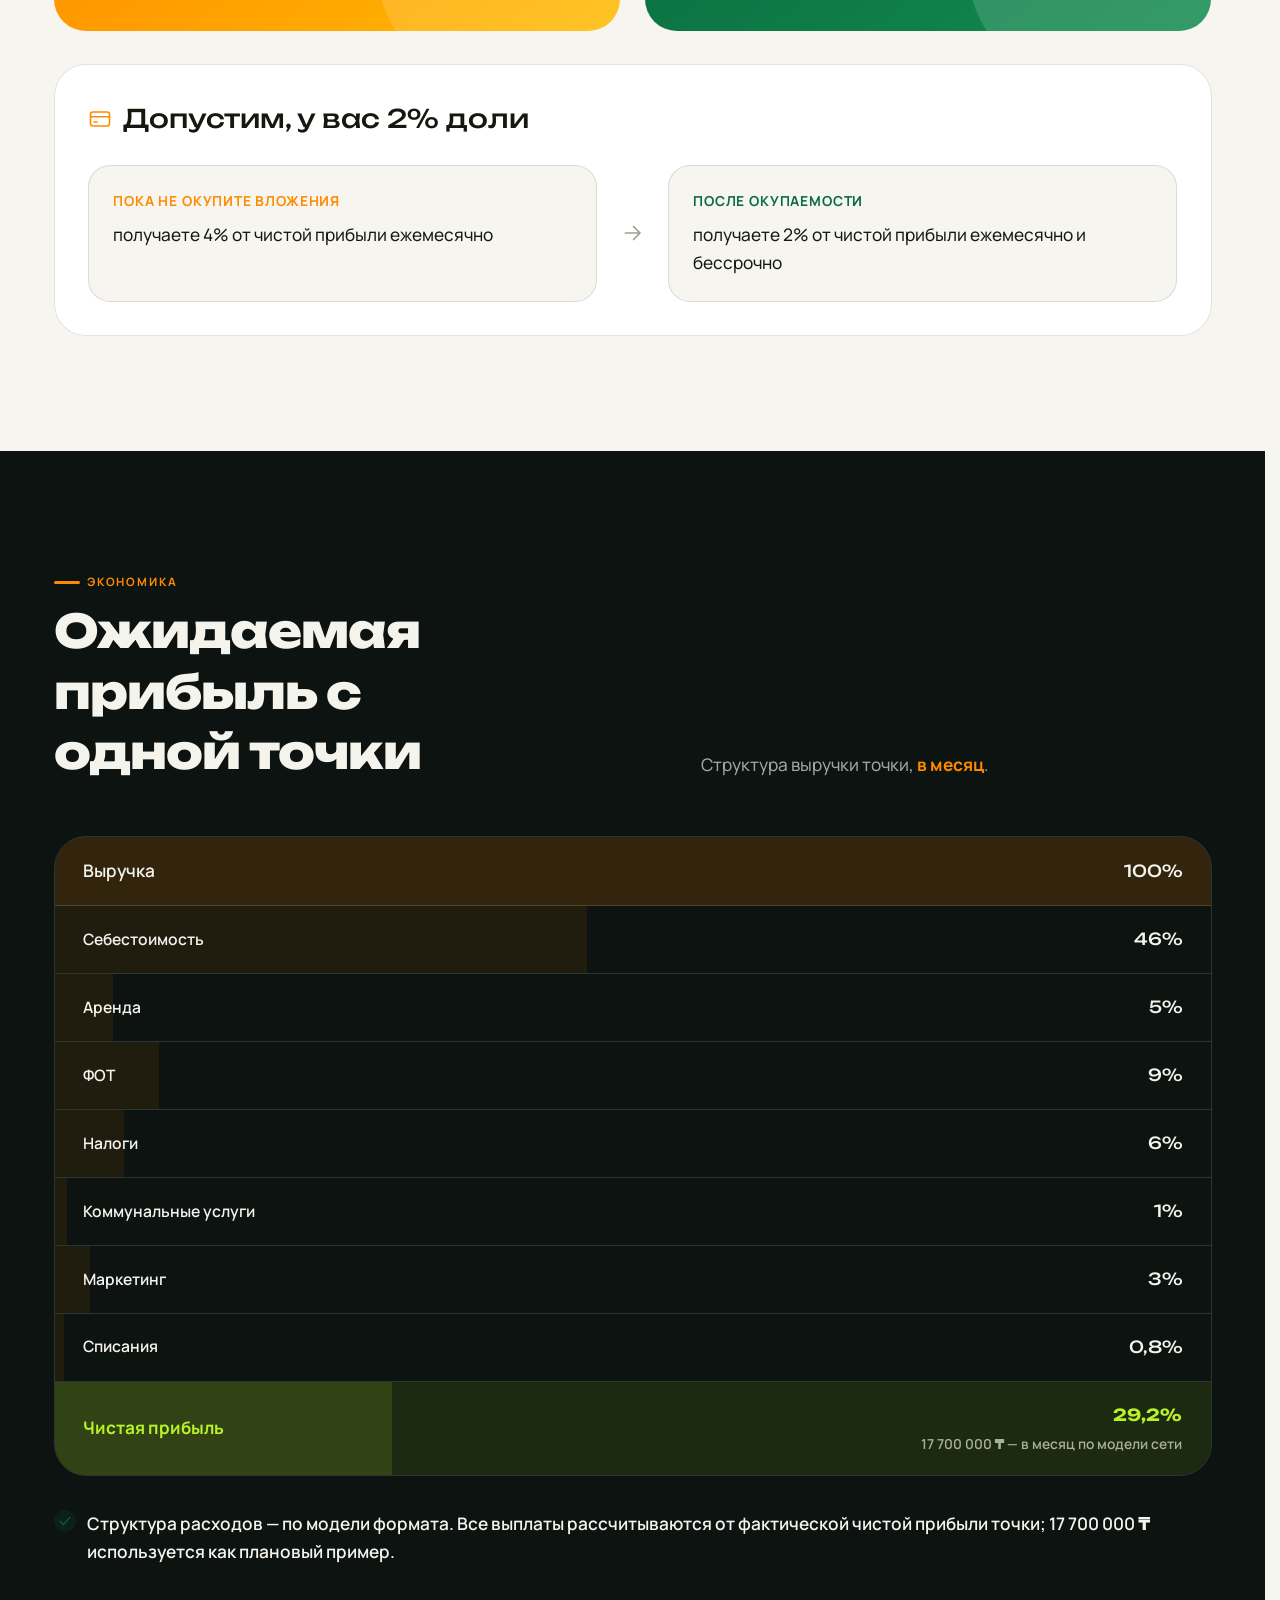
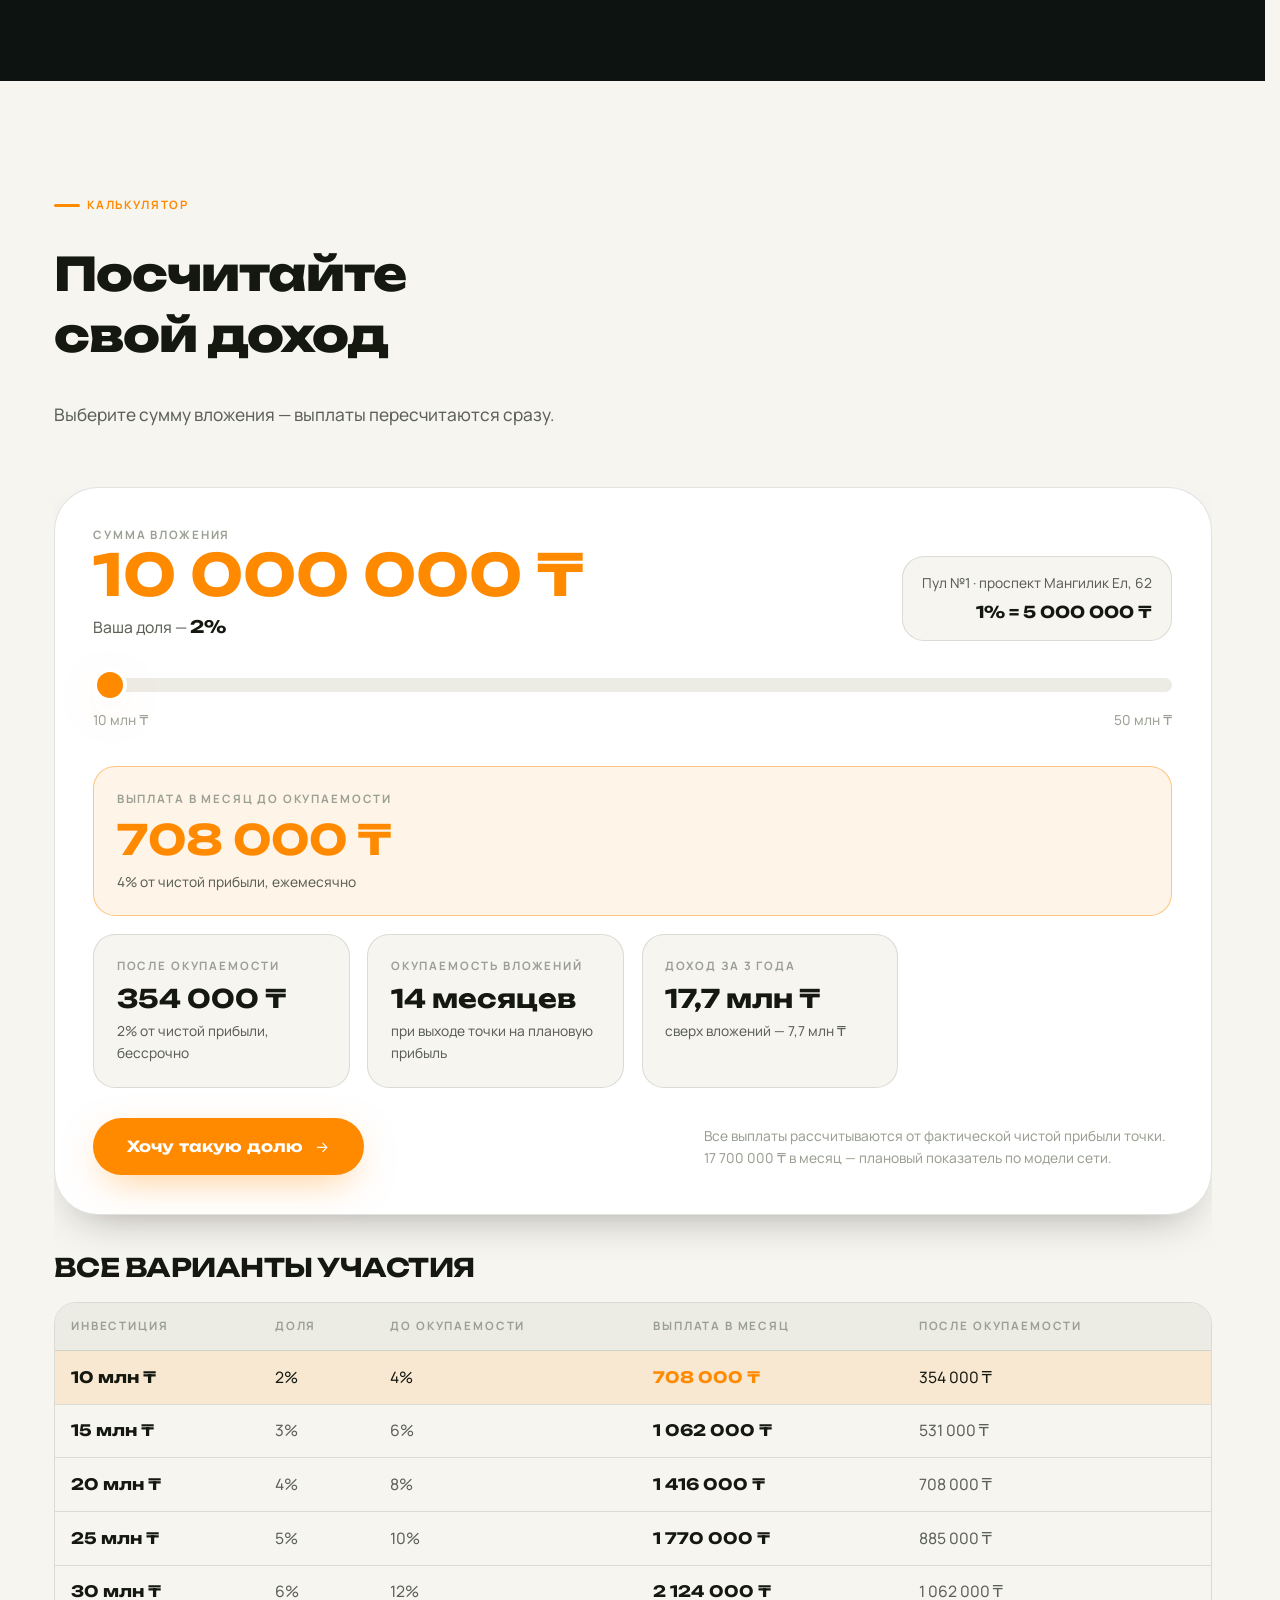
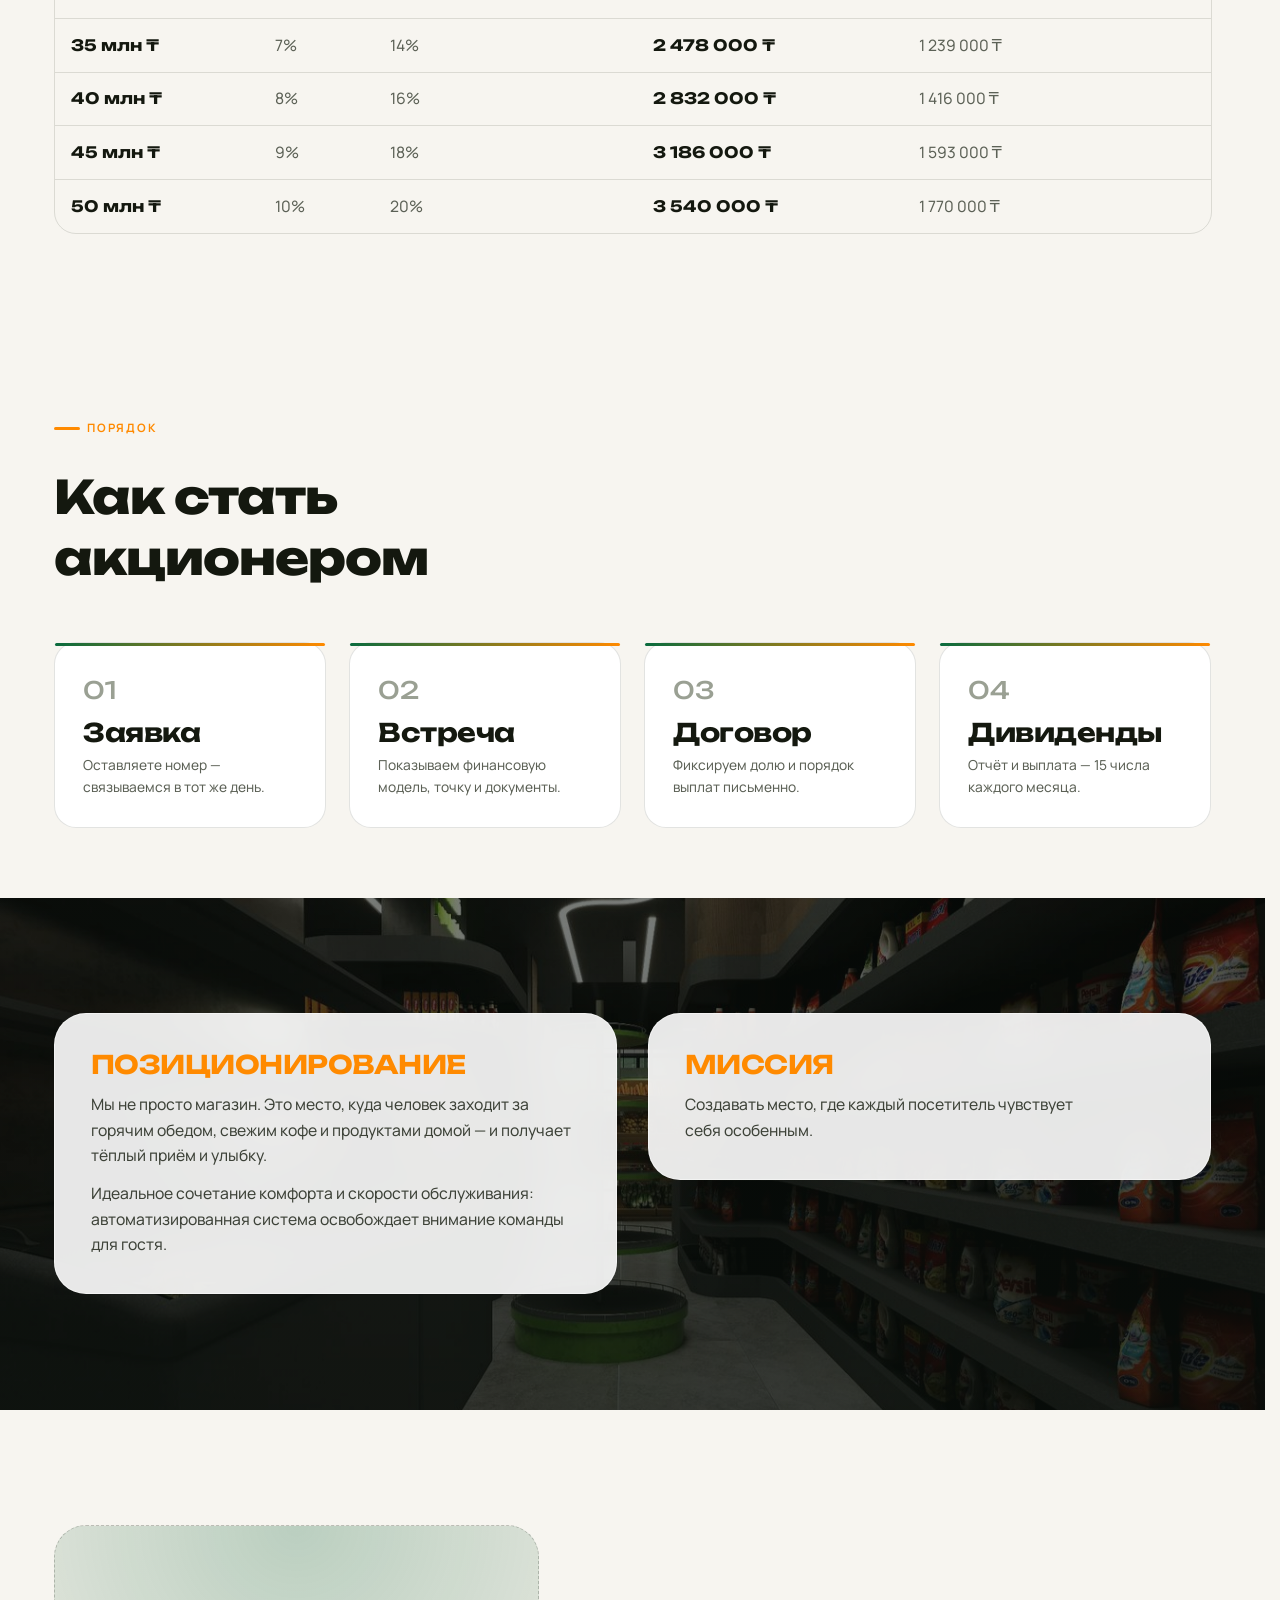
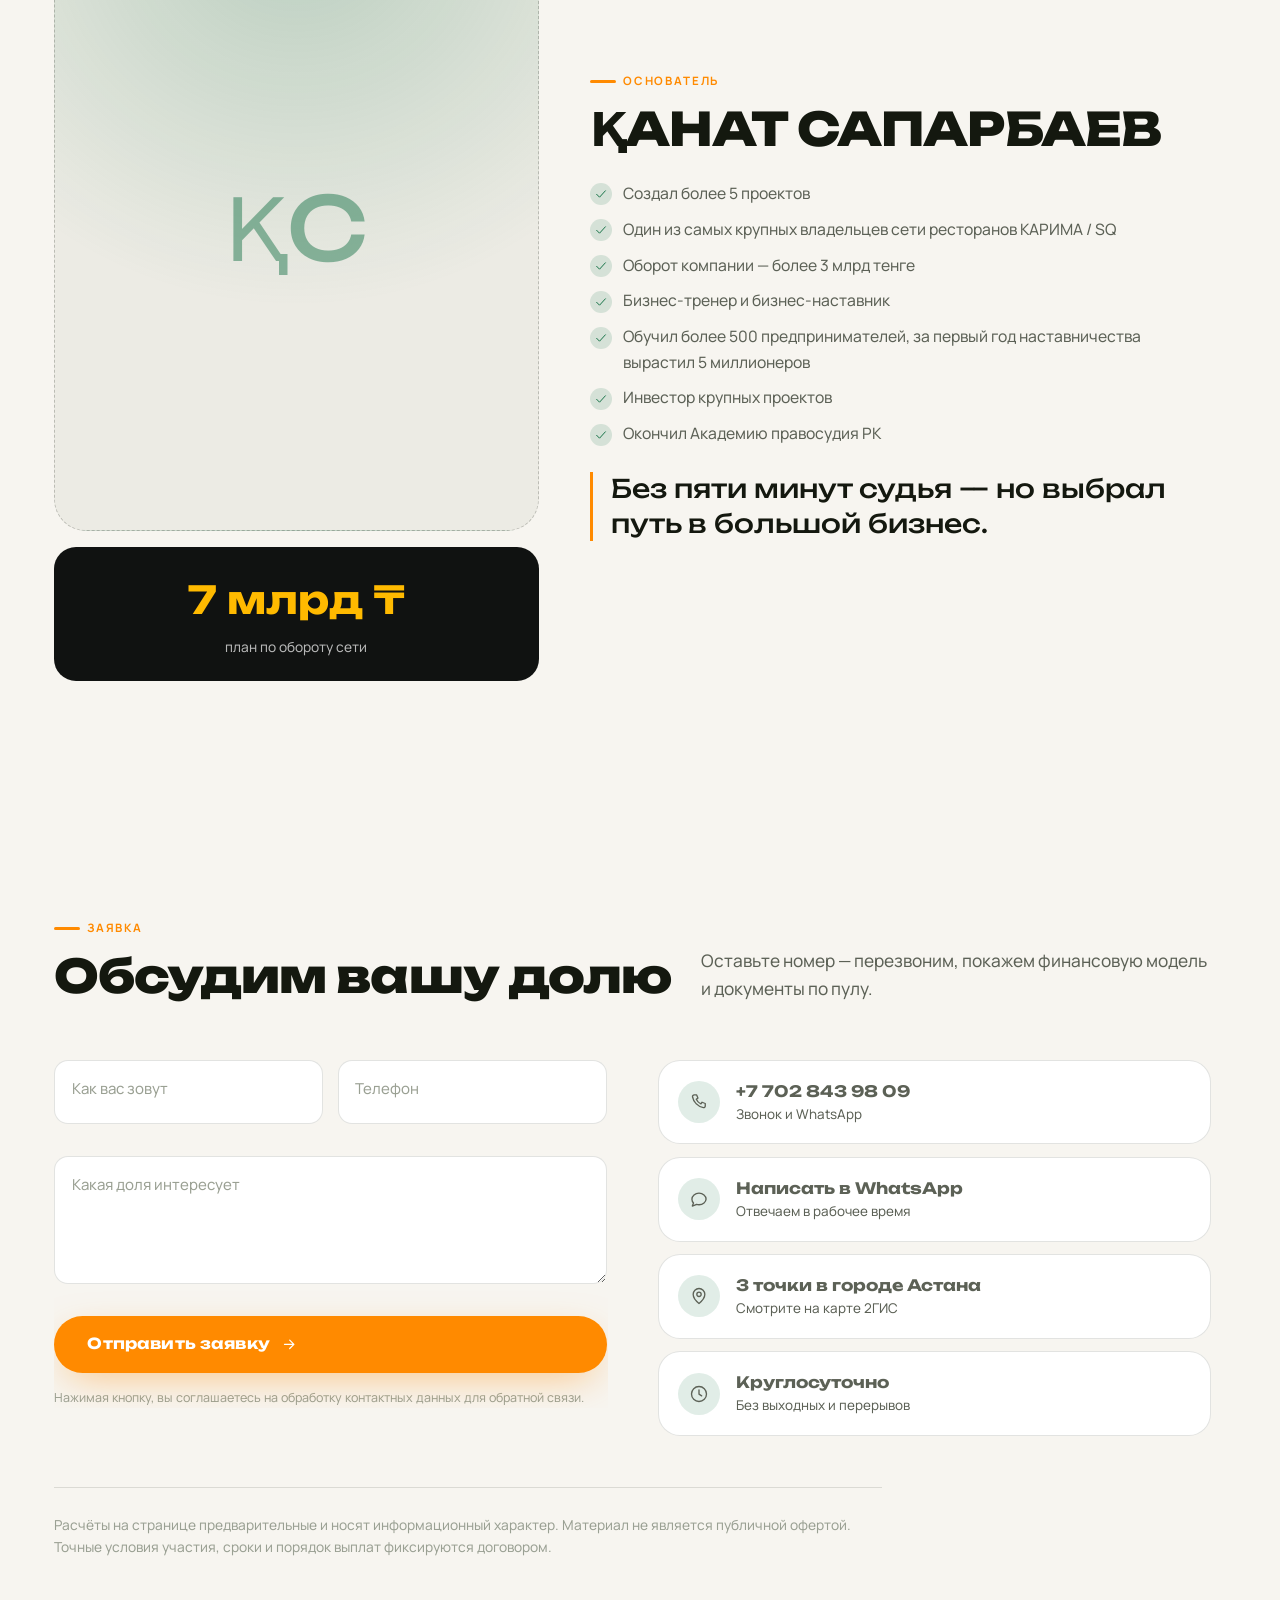
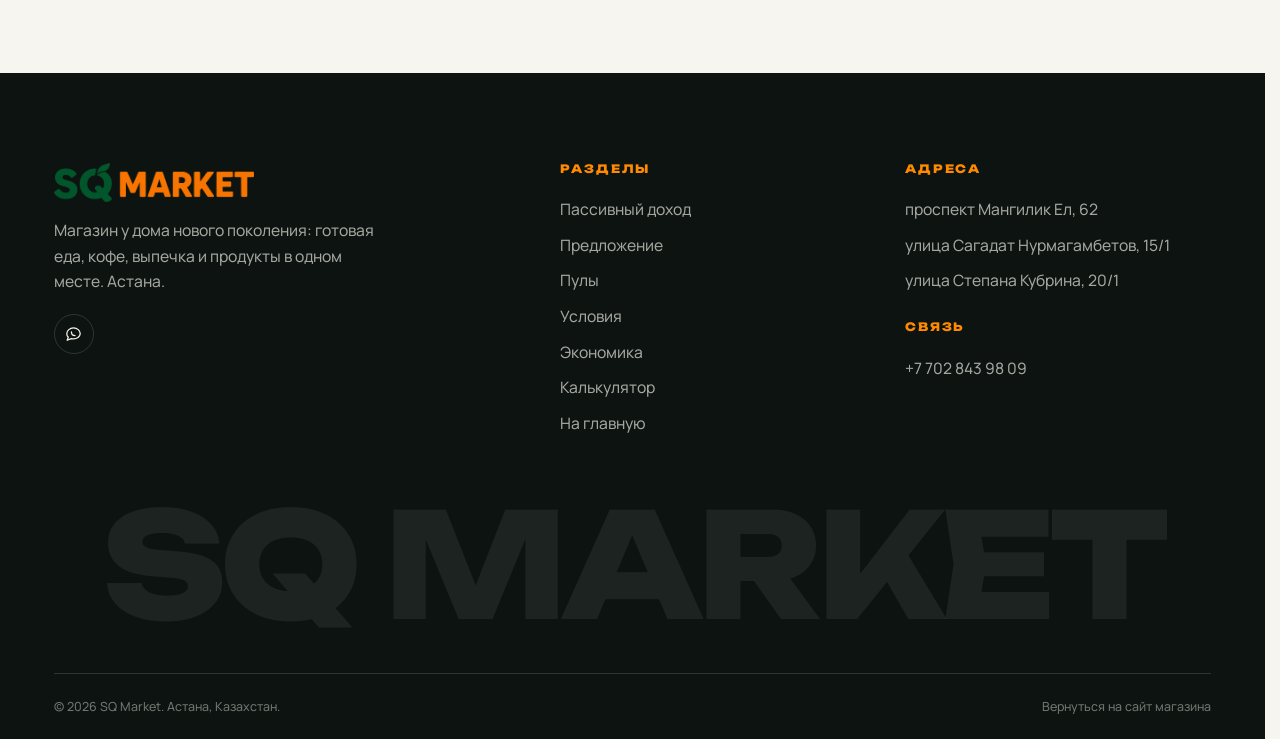
==== commit 9e73273e: "Домен sq-market.kz Файл CNAME подключает домен клиента к GitHub Pages; DNS-зона в ps.kz уже отдаёт в" ====
--- a/invest.html
+++ b/invest.html
@@ -4,14 +4,17 @@
 <meta charset="utf-8">
 <meta name="viewport" content="width=device-width, initial-scale=1">
 <title>Инвесторам — доля в сети SQ MARKET | Астана</title>
-<meta name="description" content="Станьте совладельцем точки сети SQ Market: до 30% доли, вход от 2%, дивиденды ежемесячно 15 числа. Управление, маркетинг и операционка — на управляющей компании. Калькулятор дохода.">
+<meta name="description" content="Станьте совладельцем точки сети SQ Market: вход от 10 млн ₸ (2%), до 10% доли на инвестора, двойные выплаты до окупаемости, дивиденды ежемесячно 15 числа. Управление и операционка — на управляющей компании. Калькулятор дохода.">
 <meta name="theme-color" content="#0a6b3e">
 
 <meta property="og:type" content="website">
 <meta property="og:title" content="Стань совладельцем сети SQ MARKET">
-<meta property="og:description" content="До 30% доли в точке. Вход от 2%. Дивиденды ежемесячно, 15 числа. Полностью пассивный доход.">
-<meta property="og:image" content="assets/img/facade-night.jpg">
+<meta property="og:description" content="Вход от 10 млн ₸. Двойные выплаты до окупаемости, дивиденды ежемесячно 15 числа. Полностью пассивный доход.">
+<meta property="og:url" content="https://sq-market.kz/invest.html">
+<!-- Полный адрес: с относительным путём WhatsApp и Telegram картинку превью не показывают -->
+<meta property="og:image" content="https://sq-market.kz/assets/img/facade-night.jpg">
 <meta property="og:locale" content="ru_RU">
+<link rel="canonical" href="https://sq-market.kz/invest.html">
 
 <link rel="icon" href="assets/img/favicon.png" type="image/png">
 <link rel="apple-touch-icon" href="assets/img/apple-touch-icon.png">
@@ -20,12 +23,12 @@
 <link rel="preconnect" href="https://fonts.gstatic.com" crossorigin>
 <link href="https://fonts.googleapis.com/css2?family=Manrope:wght@400;500;600;700&family=Unbounded:wght@600;700;800&display=swap" rel="stylesheet">
 
-<link rel="stylesheet" href="assets/css/tokens.css?v=29">
-<link rel="stylesheet" href="assets/css/base.css?v=29">
-<link rel="stylesheet" href="assets/css/components.css?v=29">
-<link rel="stylesheet" href="assets/css/sections.css?v=29">
-<link rel="stylesheet" href="assets/css/invest.css?v=29">
-<link rel="stylesheet" href="assets/css/mobile.css?v=29">
+<link rel="stylesheet" href="assets/css/tokens.css?v=30">
+<link rel="stylesheet" href="assets/css/base.css?v=30">
+<link rel="stylesheet" href="assets/css/components.css?v=30">
+<link rel="stylesheet" href="assets/css/sections.css?v=30">
+<link rel="stylesheet" href="assets/css/invest.css?v=30">
+<link rel="stylesheet" href="assets/css/mobile.css?v=30">
 </head>
 
 <body>
@@ -344,15 +347,15 @@
 <!-- ============================================================
      СКРИПТЫ. Порядок важен.
      ============================================================ -->
-<script src="assets/js/data.js?v=29"></script>
-<script src="assets/js/invest-data.js?v=29"></script>
-<script src="assets/js/icons.js?v=29"></script>
-<script src="assets/js/core.js?v=29"></script>
-<script src="assets/js/ui.js?v=29"></script>
-<script src="assets/js/modal.js?v=29"></script>
-<script src="assets/js/nav.js?v=29"></script>
-<script src="assets/js/map.js?v=29"></script>
-<script src="assets/js/render.js?v=29"></script>
-<script src="assets/js/invest.js?v=29"></script>
+<script src="assets/js/data.js?v=30"></script>
+<script src="assets/js/invest-data.js?v=30"></script>
+<script src="assets/js/icons.js?v=30"></script>
+<script src="assets/js/core.js?v=30"></script>
+<script src="assets/js/ui.js?v=30"></script>
+<script src="assets/js/modal.js?v=30"></script>
+<script src="assets/js/nav.js?v=30"></script>
+<script src="assets/js/map.js?v=30"></script>
+<script src="assets/js/render.js?v=30"></script>
+<script src="assets/js/invest.js?v=30"></script>
 </body>
 </html>
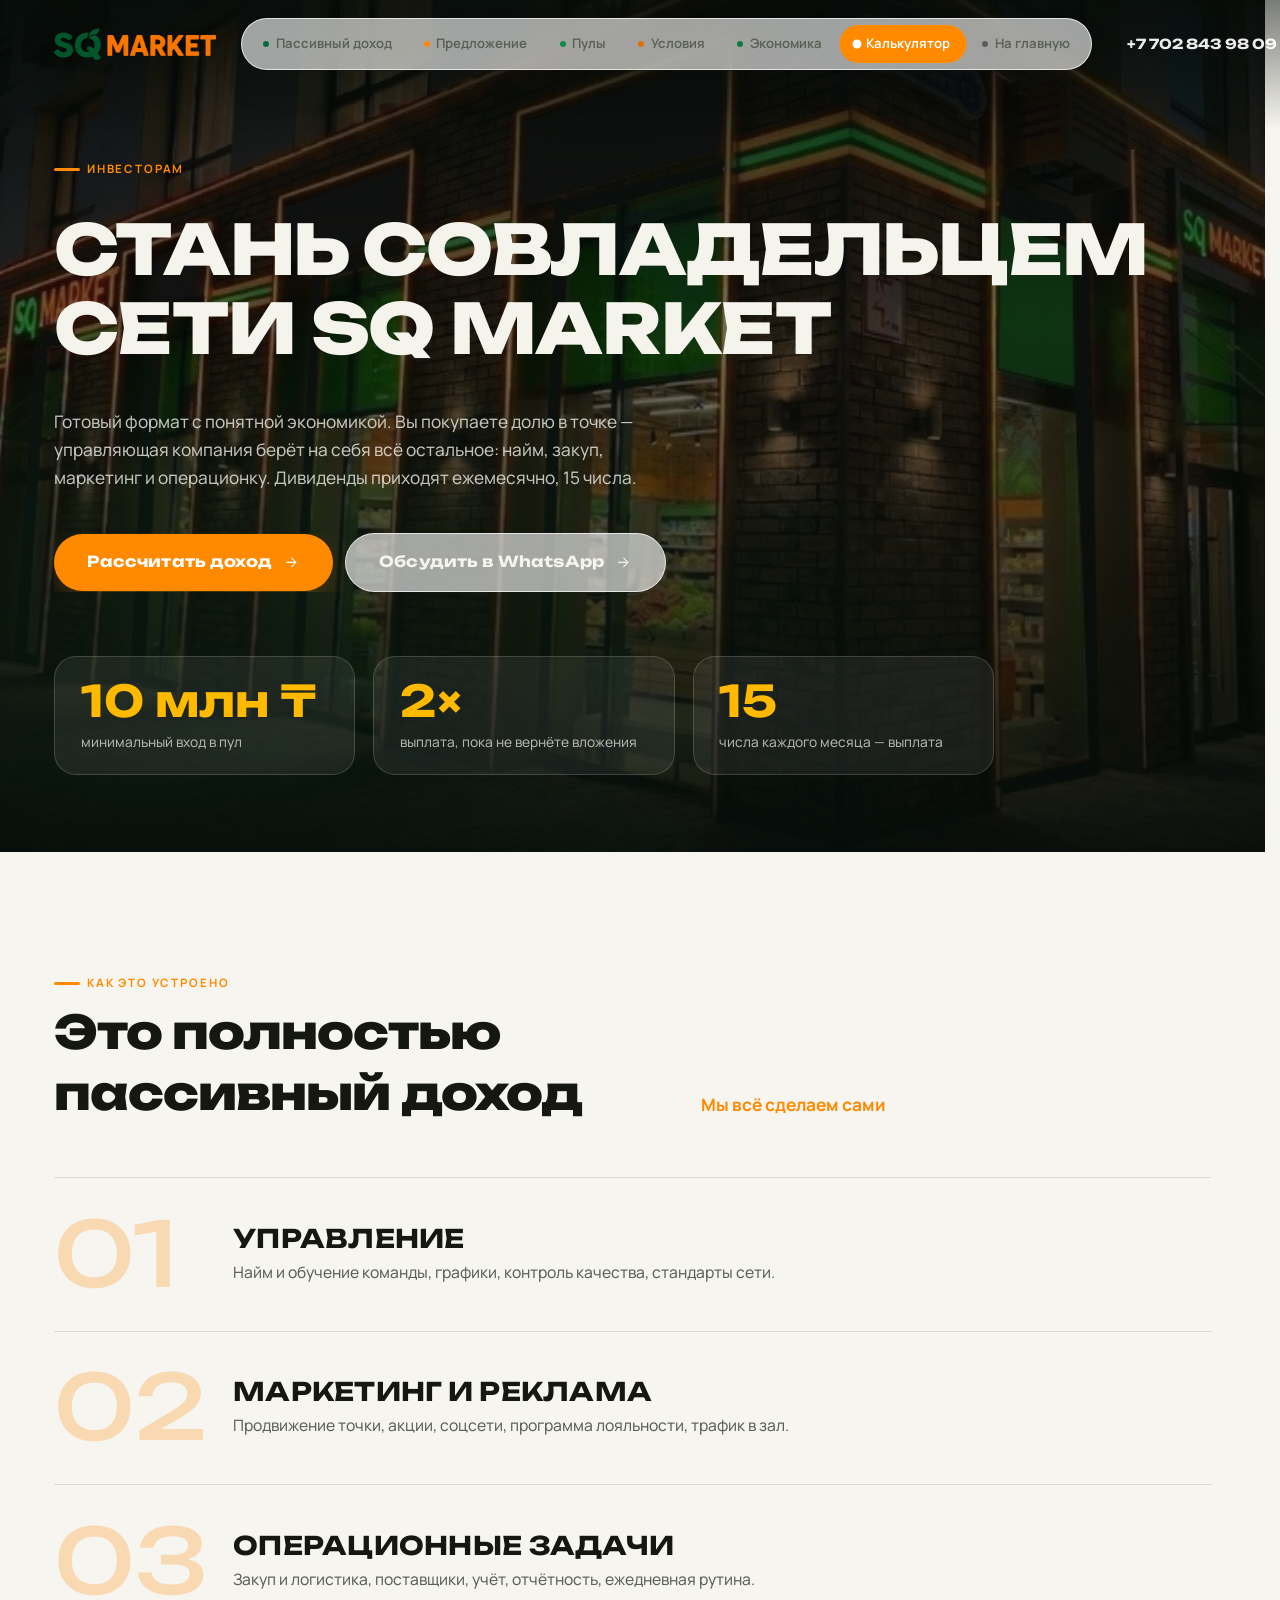
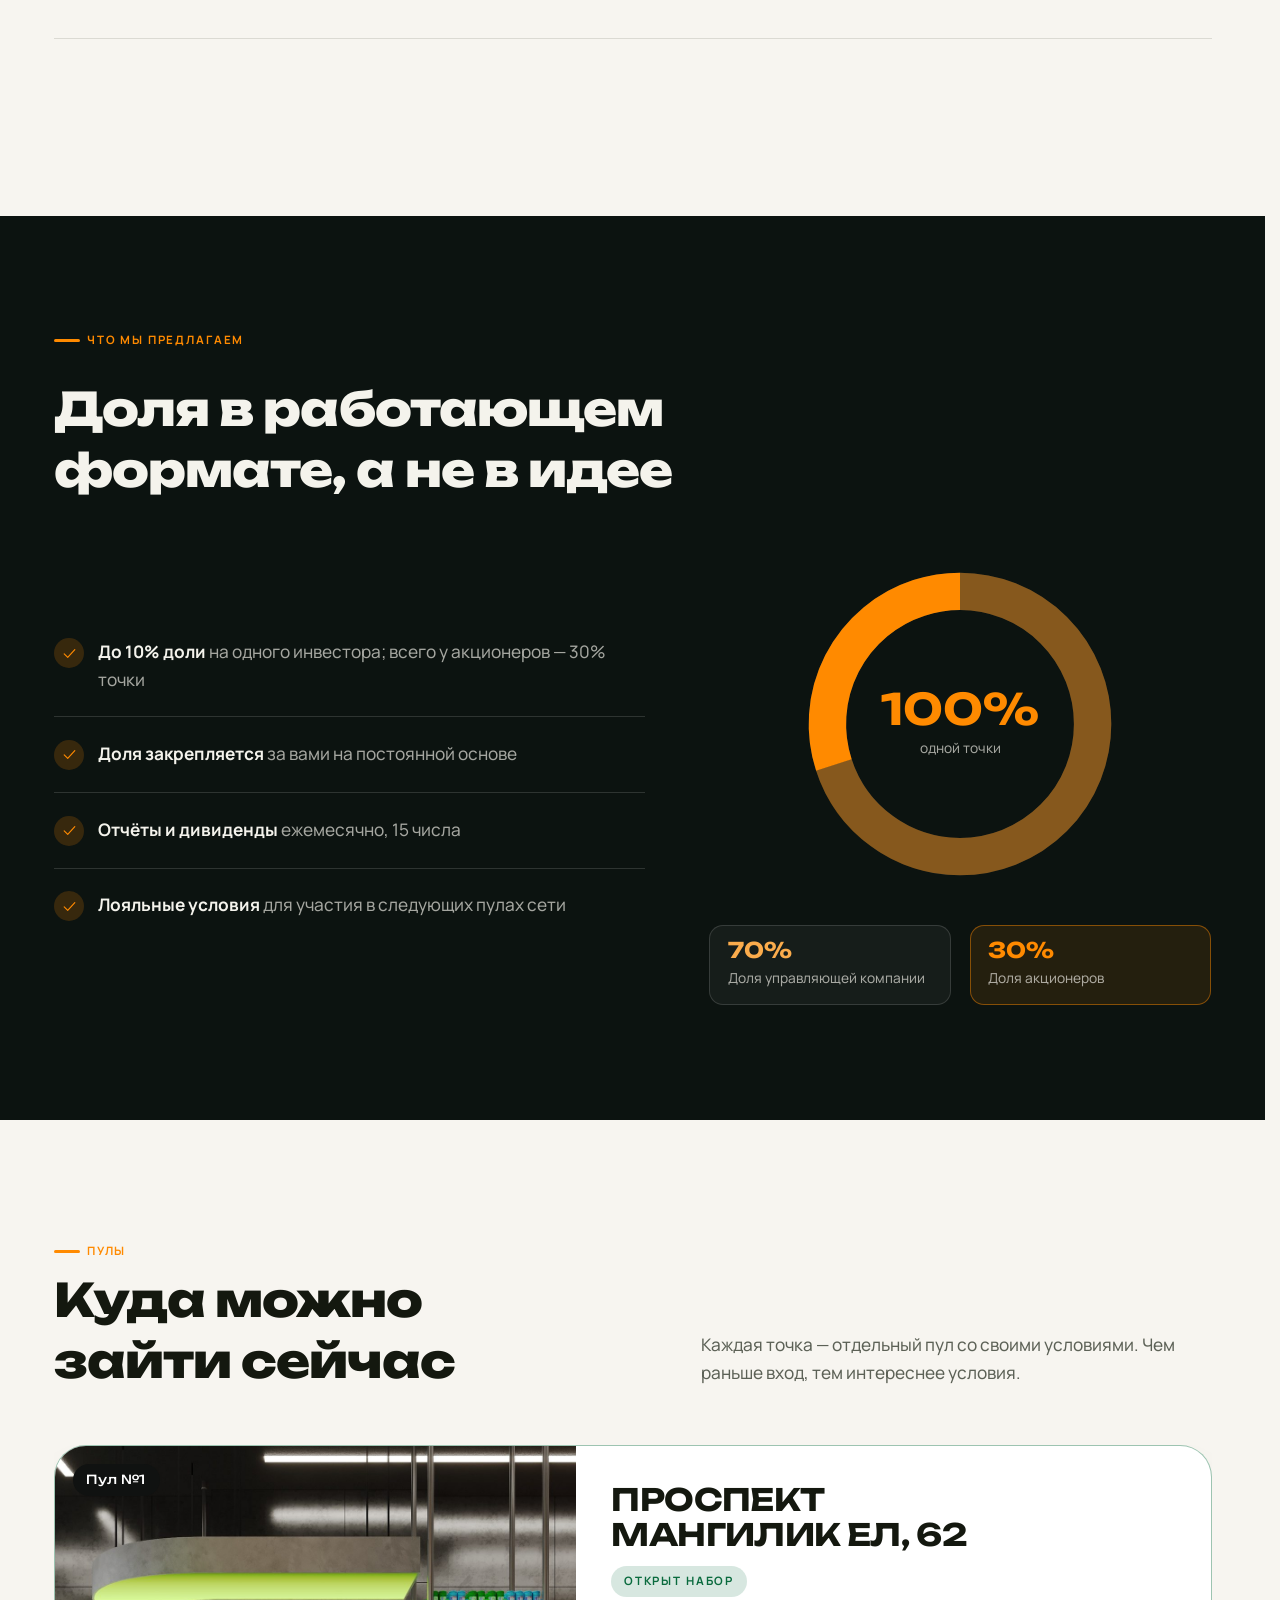
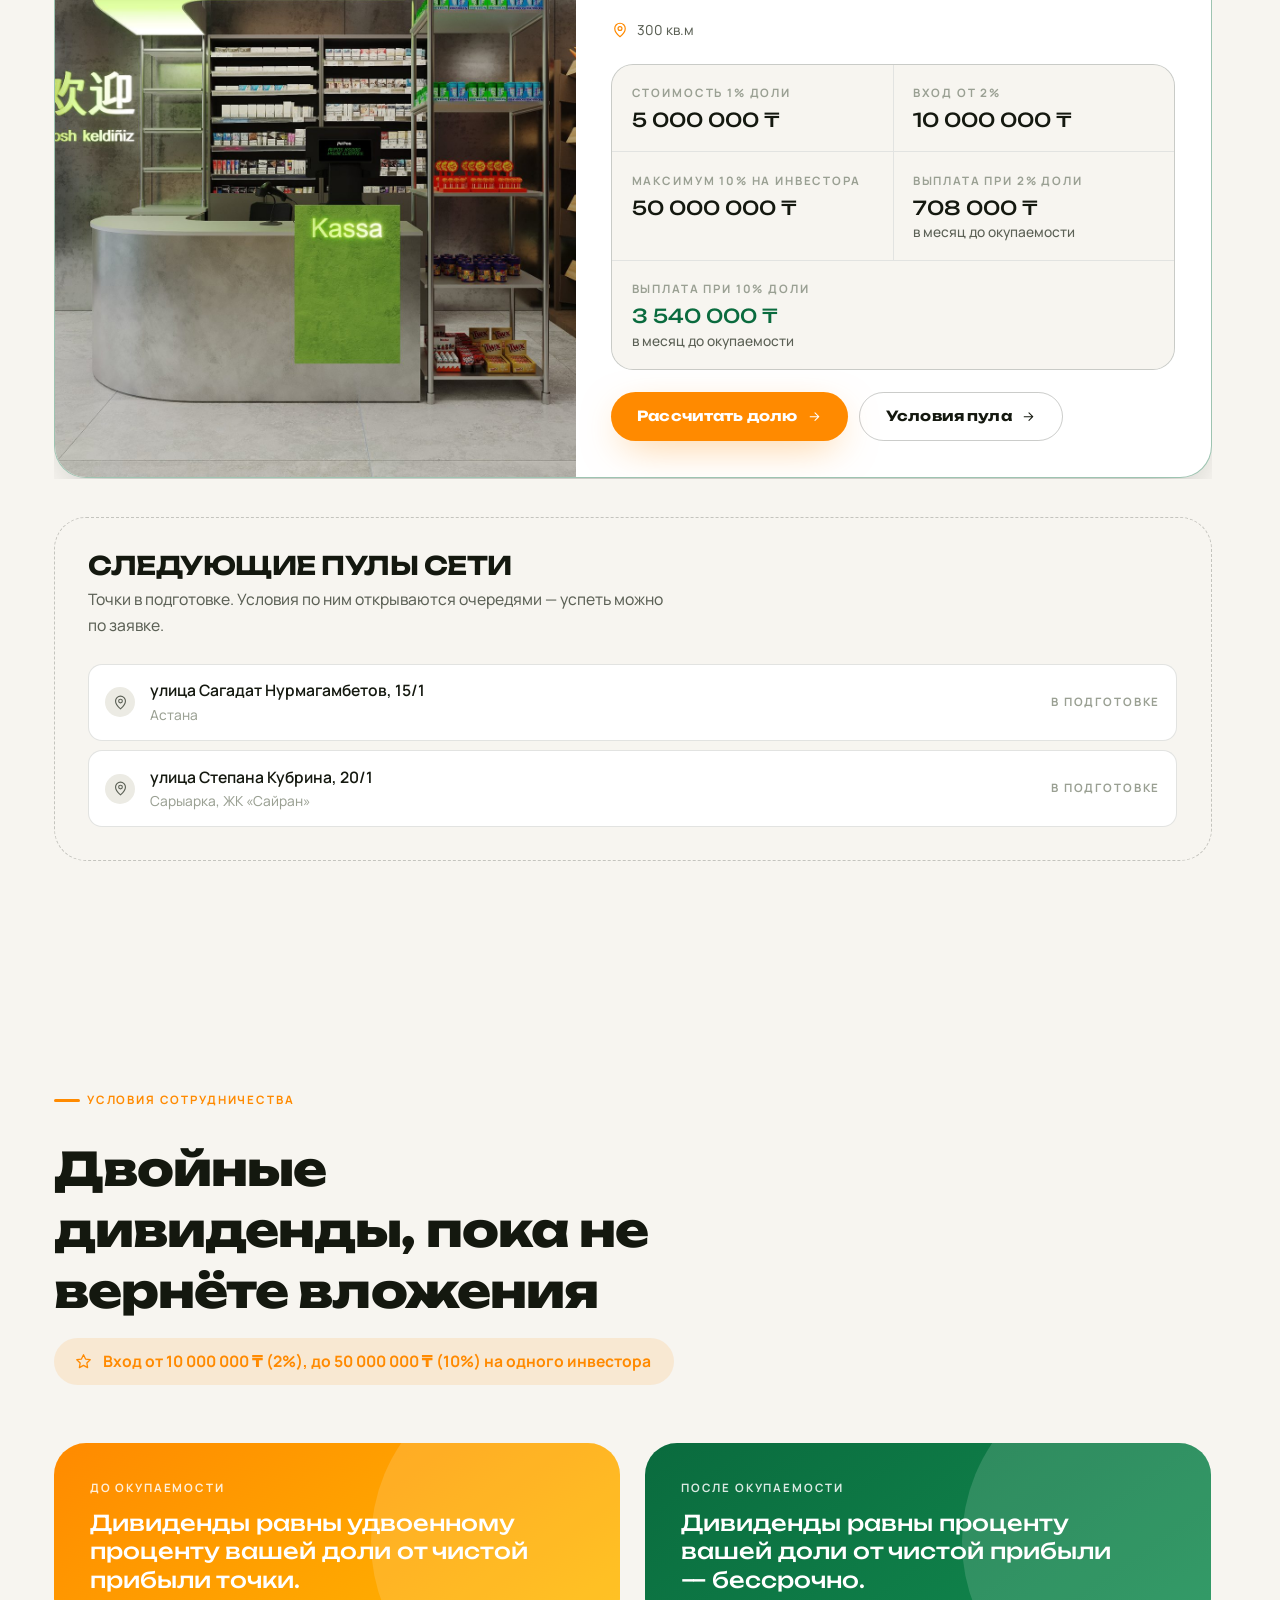
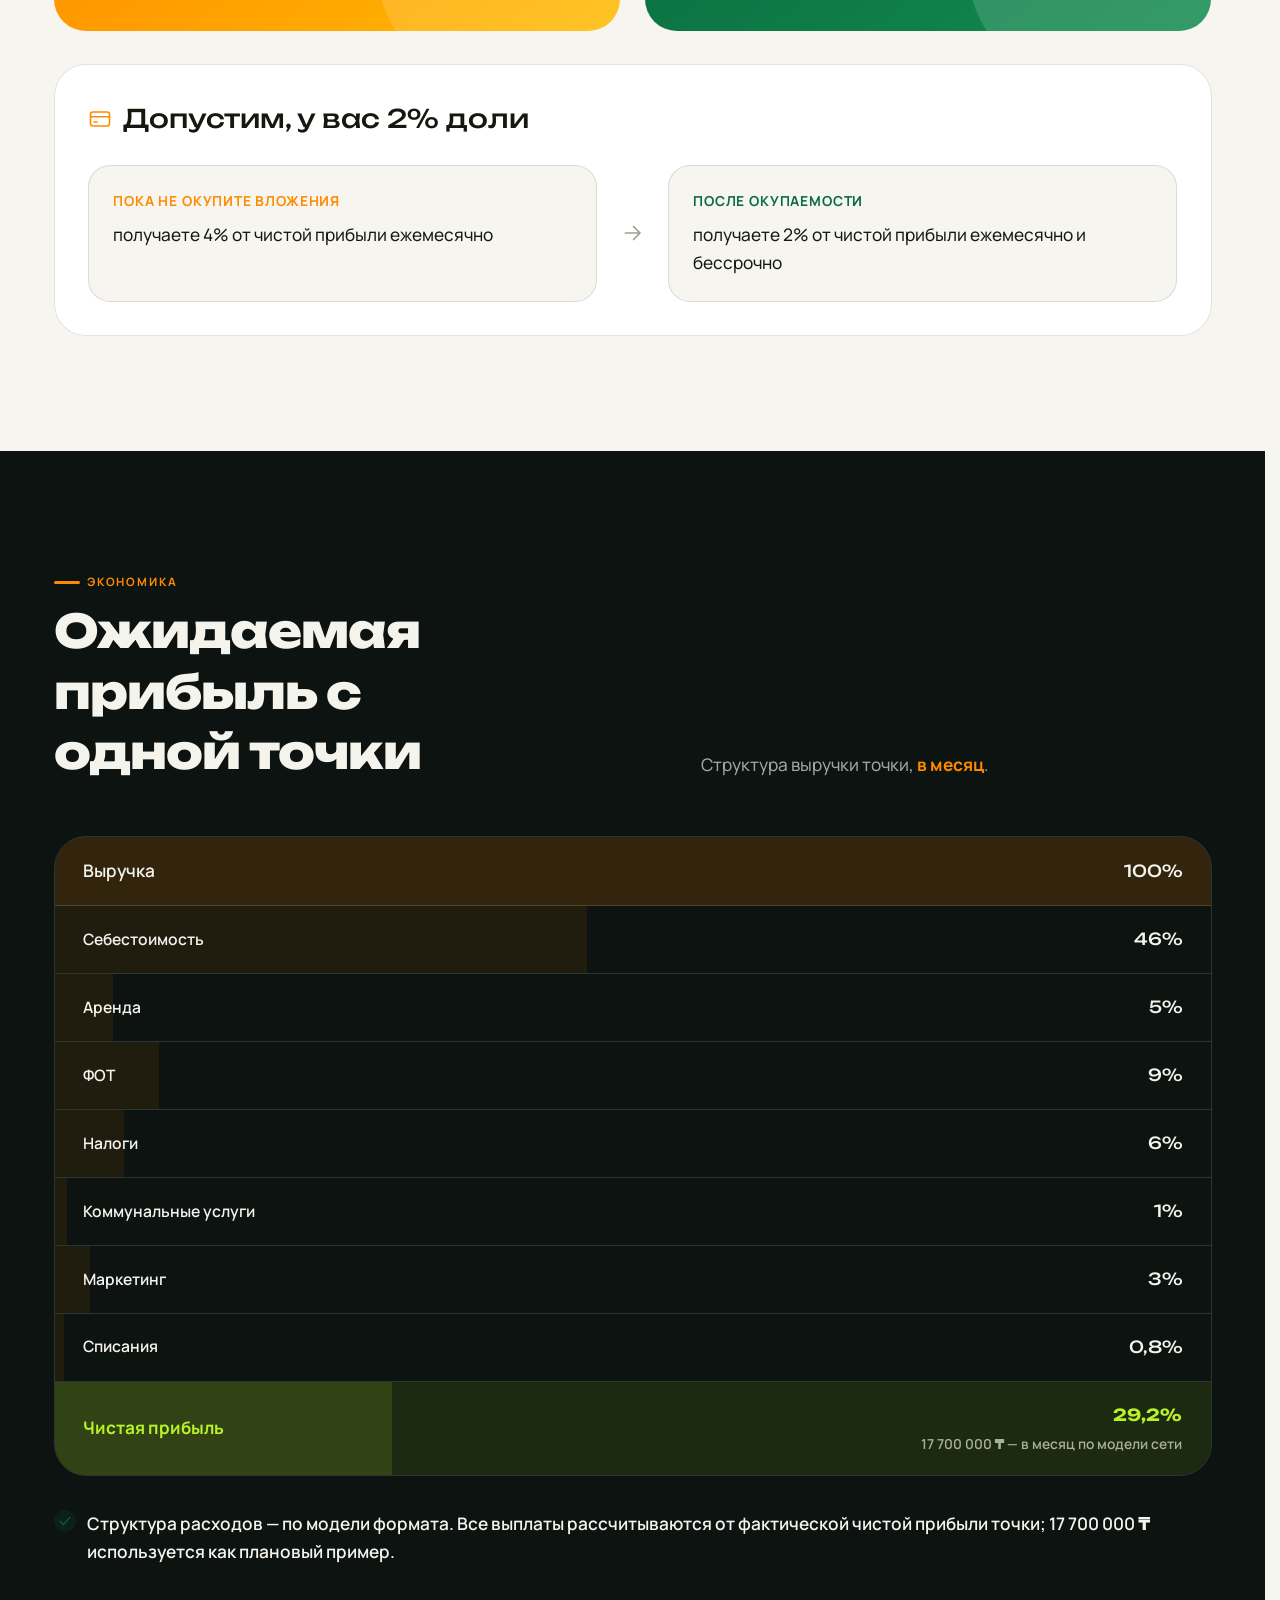
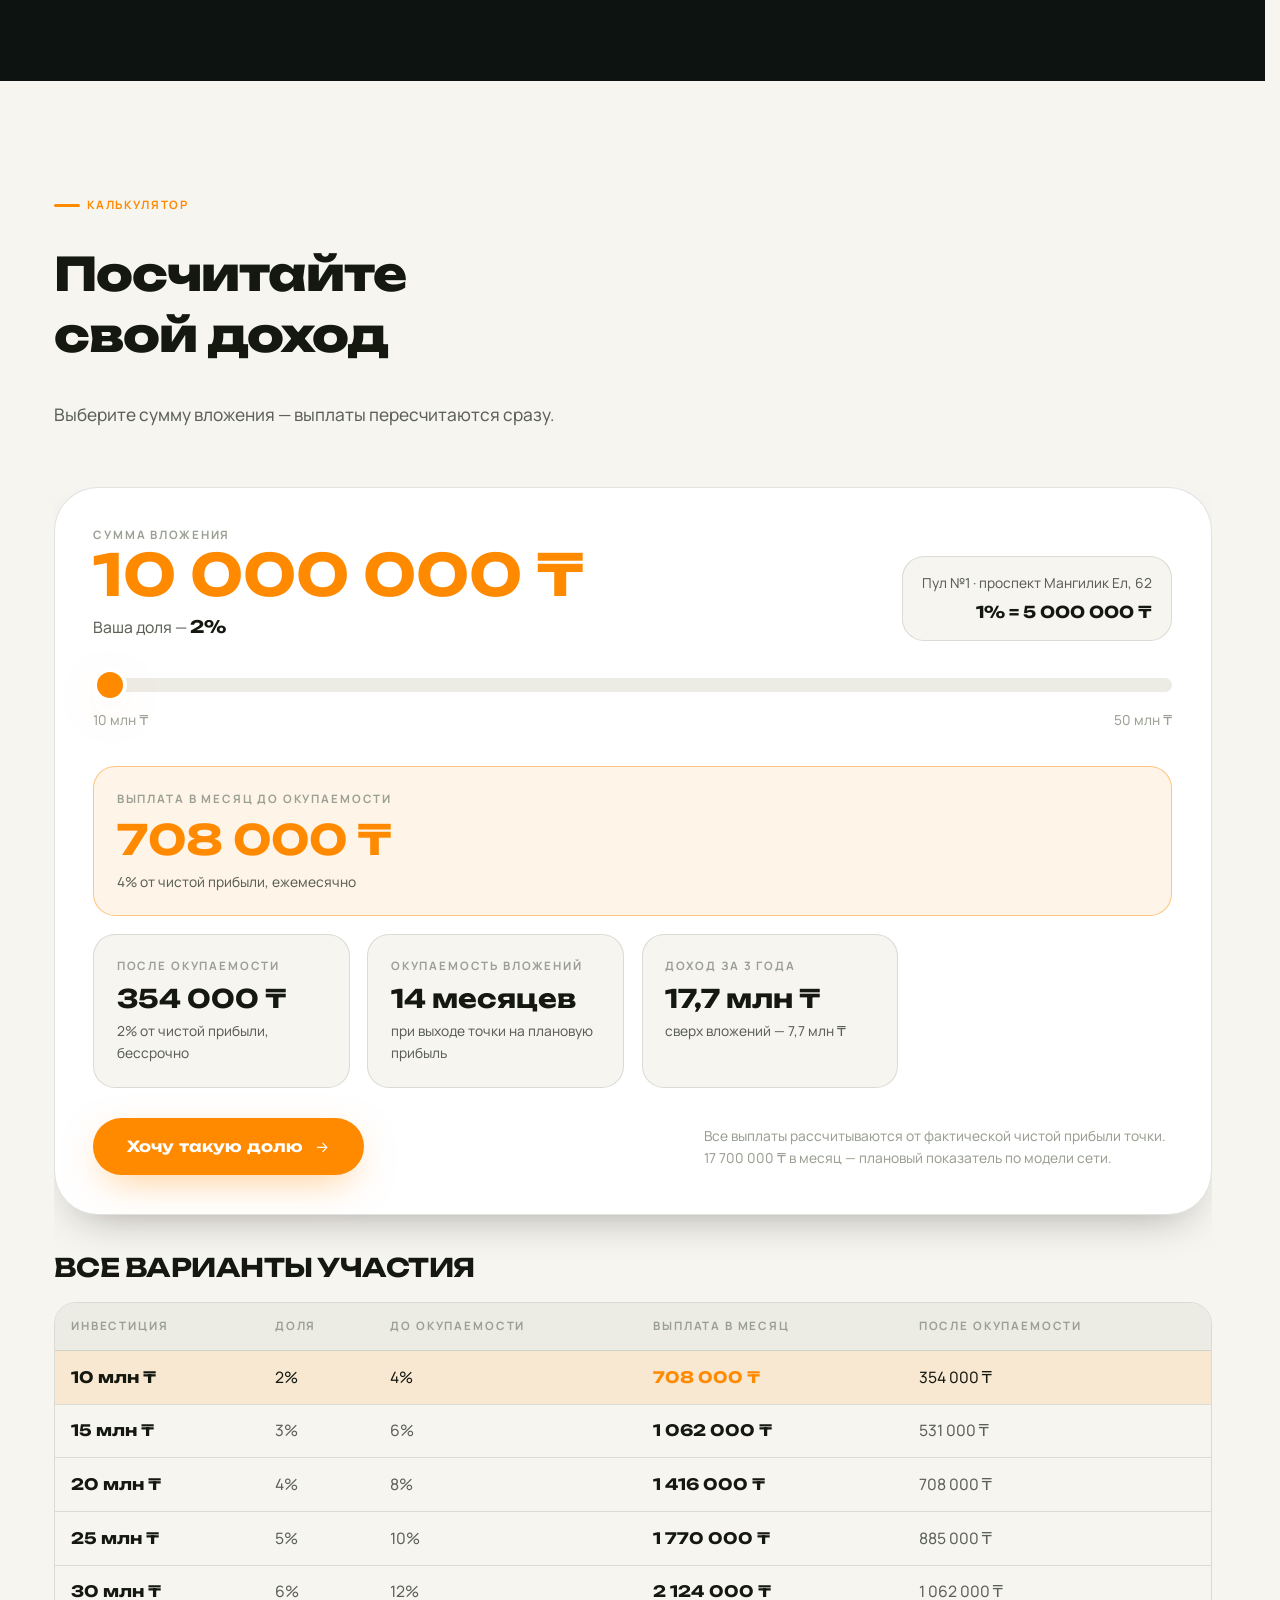
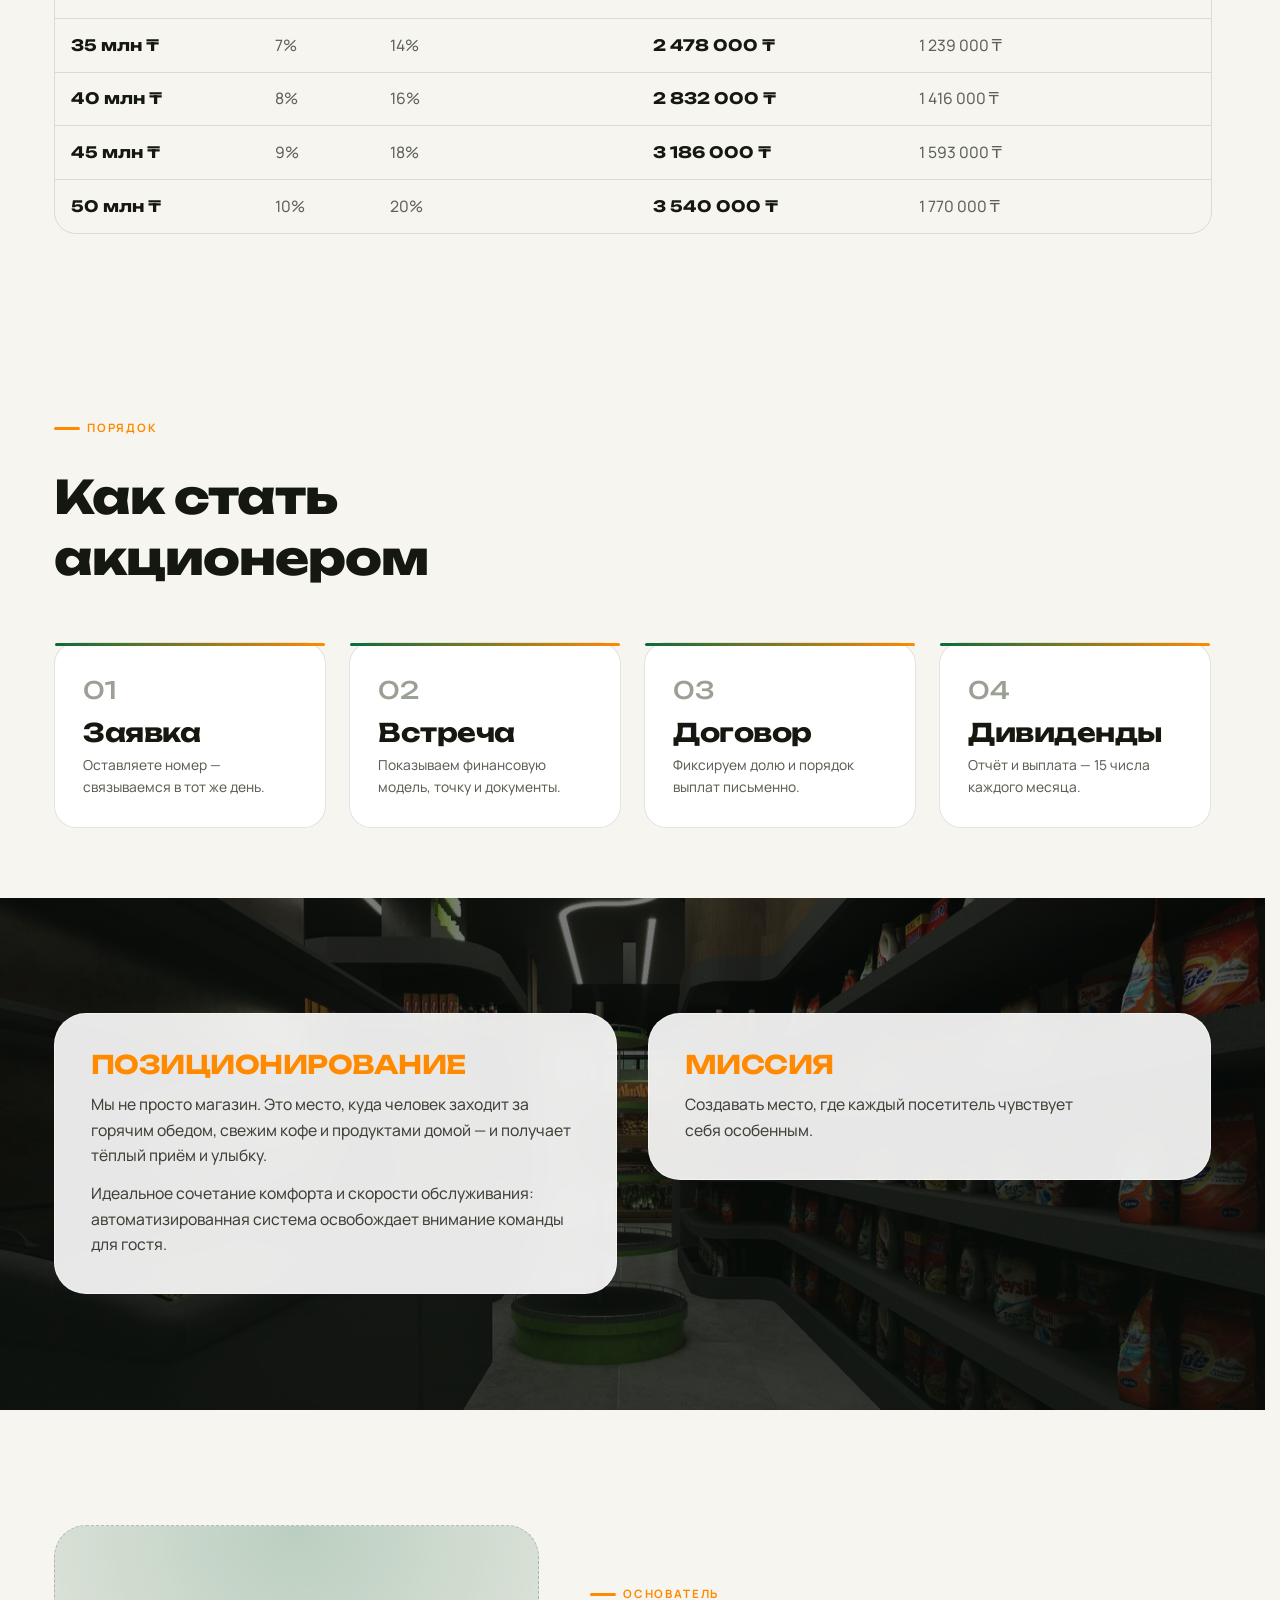
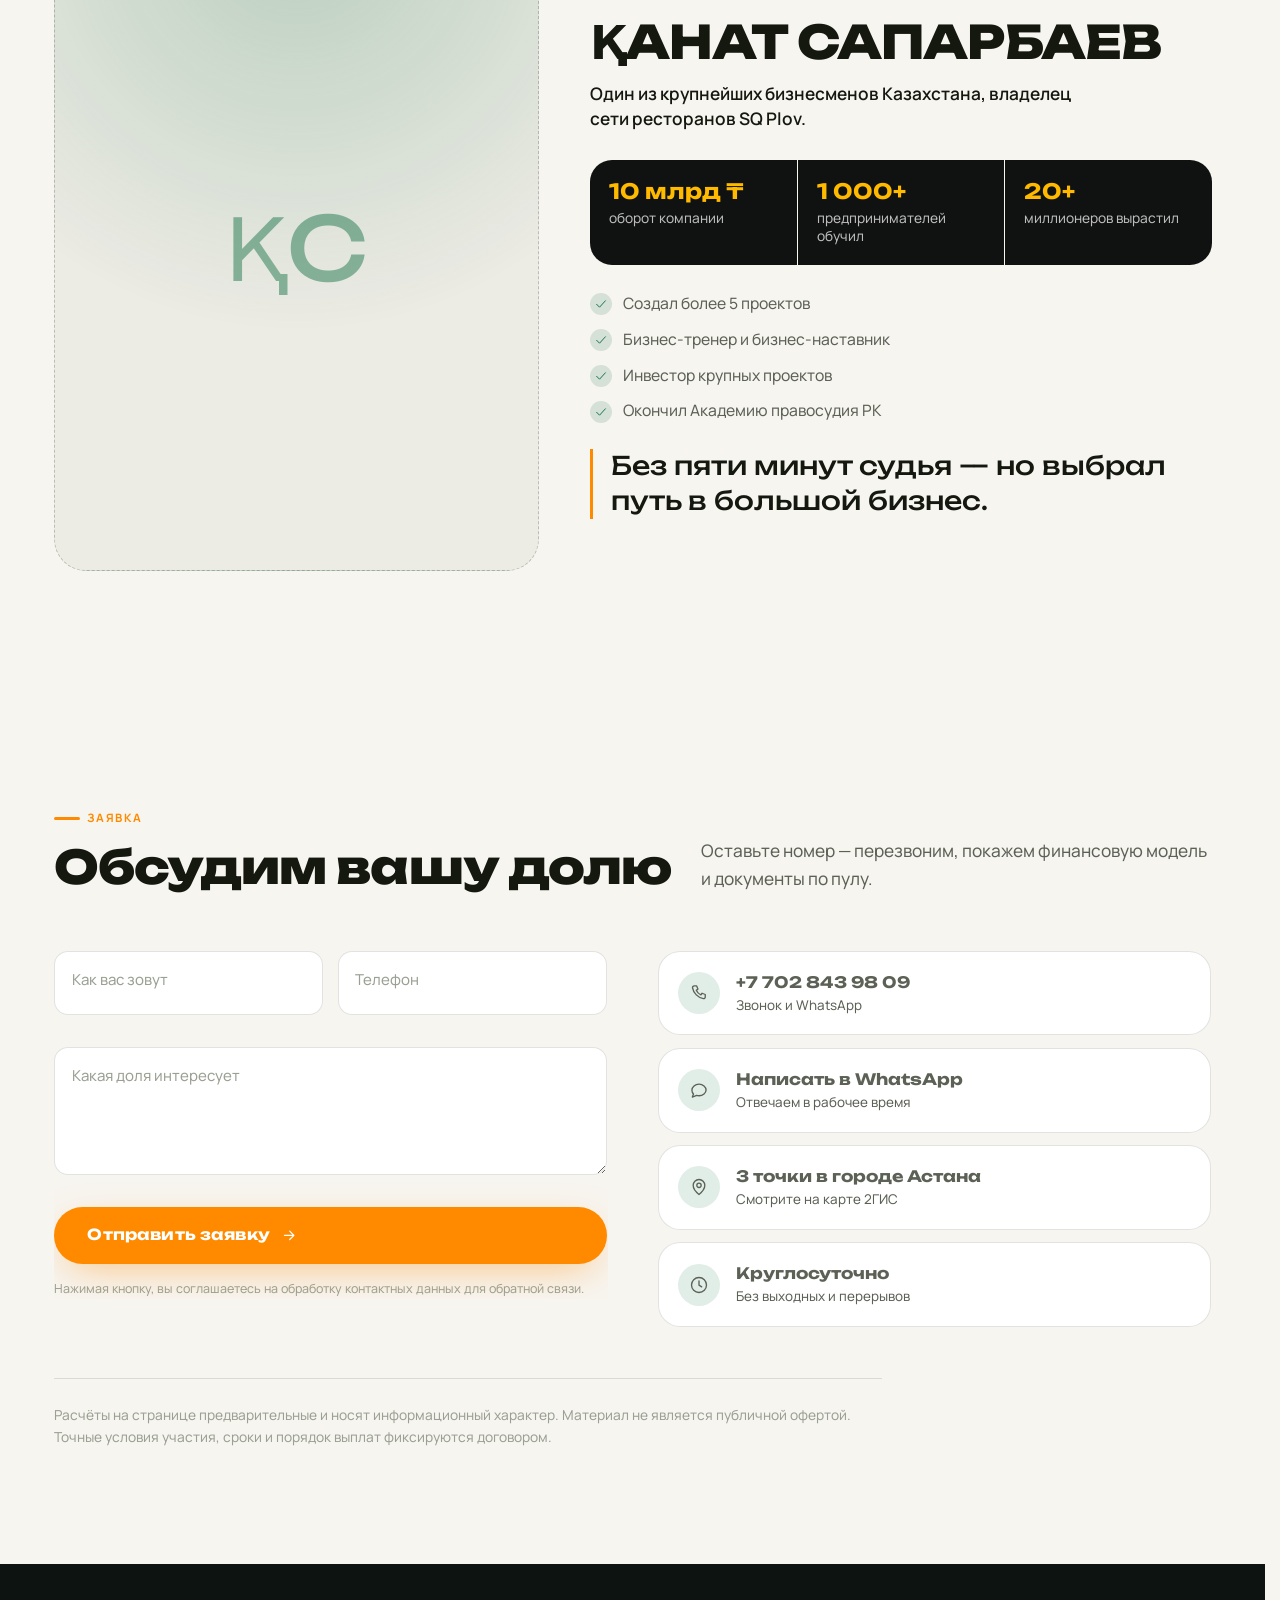
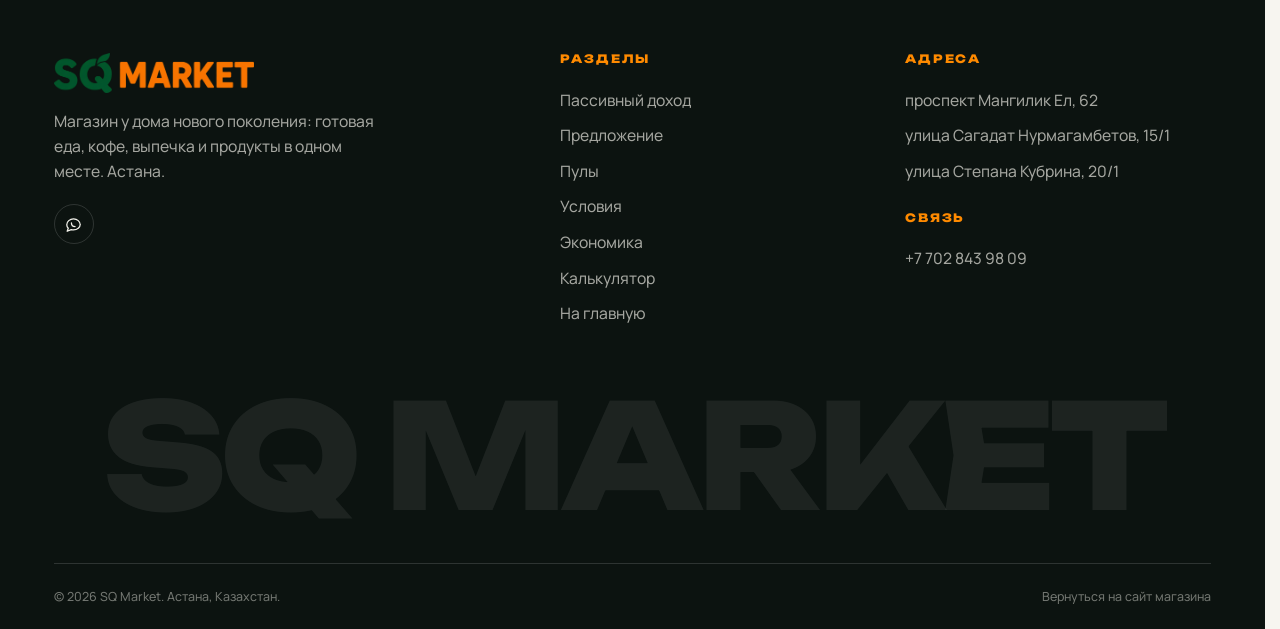
==== commit 9c1d4c57: "Основатель: новые цифры клиента — 10 млрд ₸, 1 000+ учеников, 20+ миллионеров Под именем — «Один из " ====
--- a/invest.html
+++ b/invest.html
@@ -23,12 +23,12 @@
 <link rel="preconnect" href="https://fonts.gstatic.com" crossorigin>
 <link href="https://fonts.googleapis.com/css2?family=Manrope:wght@400;500;600;700&family=Unbounded:wght@600;700;800&display=swap" rel="stylesheet">
 
-<link rel="stylesheet" href="assets/css/tokens.css?v=30">
-<link rel="stylesheet" href="assets/css/base.css?v=30">
-<link rel="stylesheet" href="assets/css/components.css?v=30">
-<link rel="stylesheet" href="assets/css/sections.css?v=30">
-<link rel="stylesheet" href="assets/css/invest.css?v=30">
-<link rel="stylesheet" href="assets/css/mobile.css?v=30">
+<link rel="stylesheet" href="assets/css/tokens.css?v=32">
+<link rel="stylesheet" href="assets/css/base.css?v=32">
+<link rel="stylesheet" href="assets/css/components.css?v=32">
+<link rel="stylesheet" href="assets/css/sections.css?v=32">
+<link rel="stylesheet" href="assets/css/invest.css?v=32">
+<link rel="stylesheet" href="assets/css/mobile.css?v=32">
 </head>
 
 <body>
@@ -347,15 +347,15 @@
 <!-- ============================================================
      СКРИПТЫ. Порядок важен.
      ============================================================ -->
-<script src="assets/js/data.js?v=30"></script>
-<script src="assets/js/invest-data.js?v=30"></script>
-<script src="assets/js/icons.js?v=30"></script>
-<script src="assets/js/core.js?v=30"></script>
-<script src="assets/js/ui.js?v=30"></script>
-<script src="assets/js/modal.js?v=30"></script>
-<script src="assets/js/nav.js?v=30"></script>
-<script src="assets/js/map.js?v=30"></script>
-<script src="assets/js/render.js?v=30"></script>
-<script src="assets/js/invest.js?v=30"></script>
+<script src="assets/js/data.js?v=32"></script>
+<script src="assets/js/invest-data.js?v=32"></script>
+<script src="assets/js/icons.js?v=32"></script>
+<script src="assets/js/core.js?v=32"></script>
+<script src="assets/js/ui.js?v=32"></script>
+<script src="assets/js/modal.js?v=32"></script>
+<script src="assets/js/nav.js?v=32"></script>
+<script src="assets/js/map.js?v=32"></script>
+<script src="assets/js/render.js?v=32"></script>
+<script src="assets/js/invest.js?v=32"></script>
 </body>
 </html>
--- a/assets/css/invest.css
+++ b/assets/css/invest.css
@@ -1071,7 +1071,8 @@
 
 .inv-founder__photo {
   position: relative;
-  aspect-ratio: 4 / 5;
+  /* Портрет в полный рост (оригинал 2:3) — рамка 3:4 почти ничего не срезает */
+  aspect-ratio: 3 / 4;
   border-radius: var(--r-lg);
   overflow: hidden;
   background:
@@ -1084,6 +1085,8 @@
   inset: 0;
   width: 100%; height: 100%;
   object-fit: cover;
+  /* лицо в верхней трети кадра — при обрезке режем больше снизу, чем сверху */
+  object-position: 50% 22%;
 }
 
 /* Заглушка, пока фото не прислали */
@@ -1100,30 +1103,51 @@
 .inv-founder__photo.is-empty { border: 1px dashed var(--line-strong); }
 .inv-founder__photo.is-empty .inv-founder__initials { display: grid; }
 
-.inv-founder__goal {
-  margin-top: 1rem;
-  padding: clamp(1rem, 2vw, 1.4rem);
+.inv-founder__body h2 { margin-top: 0.7rem; font-size: var(--fs-h2); text-transform: uppercase; }
+
+.inv-founder__lead {
+  margin-top: 0.8rem;
+  font-size: var(--fs-lead);
+  font-weight: 600;
+  line-height: 1.45;
+  color: var(--ink);
+  max-width: 44ch;
+}
+
+/* Три крупные цифры: оборот, ученики, миллионеры */
+.inv-founder__stats {
+  display: grid;
+  grid-template-columns: repeat(3, minmax(0, 1fr));
+  gap: 1px;
+  margin-top: clamp(1.2rem, 2.2vw, 1.8rem);
   border-radius: var(--r-md);
+  overflow: hidden;
+  background: rgba(255, 255, 255, 0.12);
+}
+
+.inv-founder__stats > div {
+  padding: clamp(0.9rem, 1.8vw, 1.3rem) clamp(0.8rem, 1.6vw, 1.2rem);
   background: var(--brand-black);
   color: #fff;
-  text-align: center;
-}
-
-.inv-founder__goal b {
-  display: block;
-  font-family: var(--font-display);
-  font-size: clamp(1.6rem, 3vw, 2.4rem);
+}
+
+.inv-founder__stats b {
+  display: block;
+  font-family: var(--font-display);
+  /* «10 млрд ₸» должно помещаться в треть колонки на любом десктопе */
+  font-size: clamp(1.05rem, 1.65vw, 1.55rem);
+  line-height: 1.05;
+  white-space: nowrap;
   color: var(--brand-orange-warm);
 }
 
-.inv-founder__goal span {
-  display: block;
-  margin-top: 0.3rem;
+.inv-founder__stats span {
+  display: block;
+  margin-top: 0.4rem;
   font-size: var(--fs-small);
-  color: rgba(255, 255, 255, 0.7);
-}
-
-.inv-founder__body h2 { margin-top: 0.7rem; font-size: var(--fs-h2); text-transform: uppercase; }
+  line-height: 1.3;
+  color: rgba(255, 255, 255, 0.72);
+}
 
 .inv-founder__facts { display: grid; gap: 0.65rem; margin-top: clamp(1.1rem, 2vw, 1.6rem); }
 
@@ -1300,7 +1324,9 @@
   .inv-calc__foot .btn { width: 100%; justify-content: center; }
 
   .inv-path { grid-template-columns: minmax(0, 1fr); }
-  .inv-founder__goal { margin-top: 0.8rem; }
+  /* Цифры основателя: оборот — на всю ширину, две остальные — под ним */
+  .inv-founder__stats { grid-template-columns: repeat(2, minmax(0, 1fr)); }
+  .inv-founder__stats > div:first-child { grid-column: 1 / -1; }
 }
 
 /* Меньше движения — оставляем только смысл */
